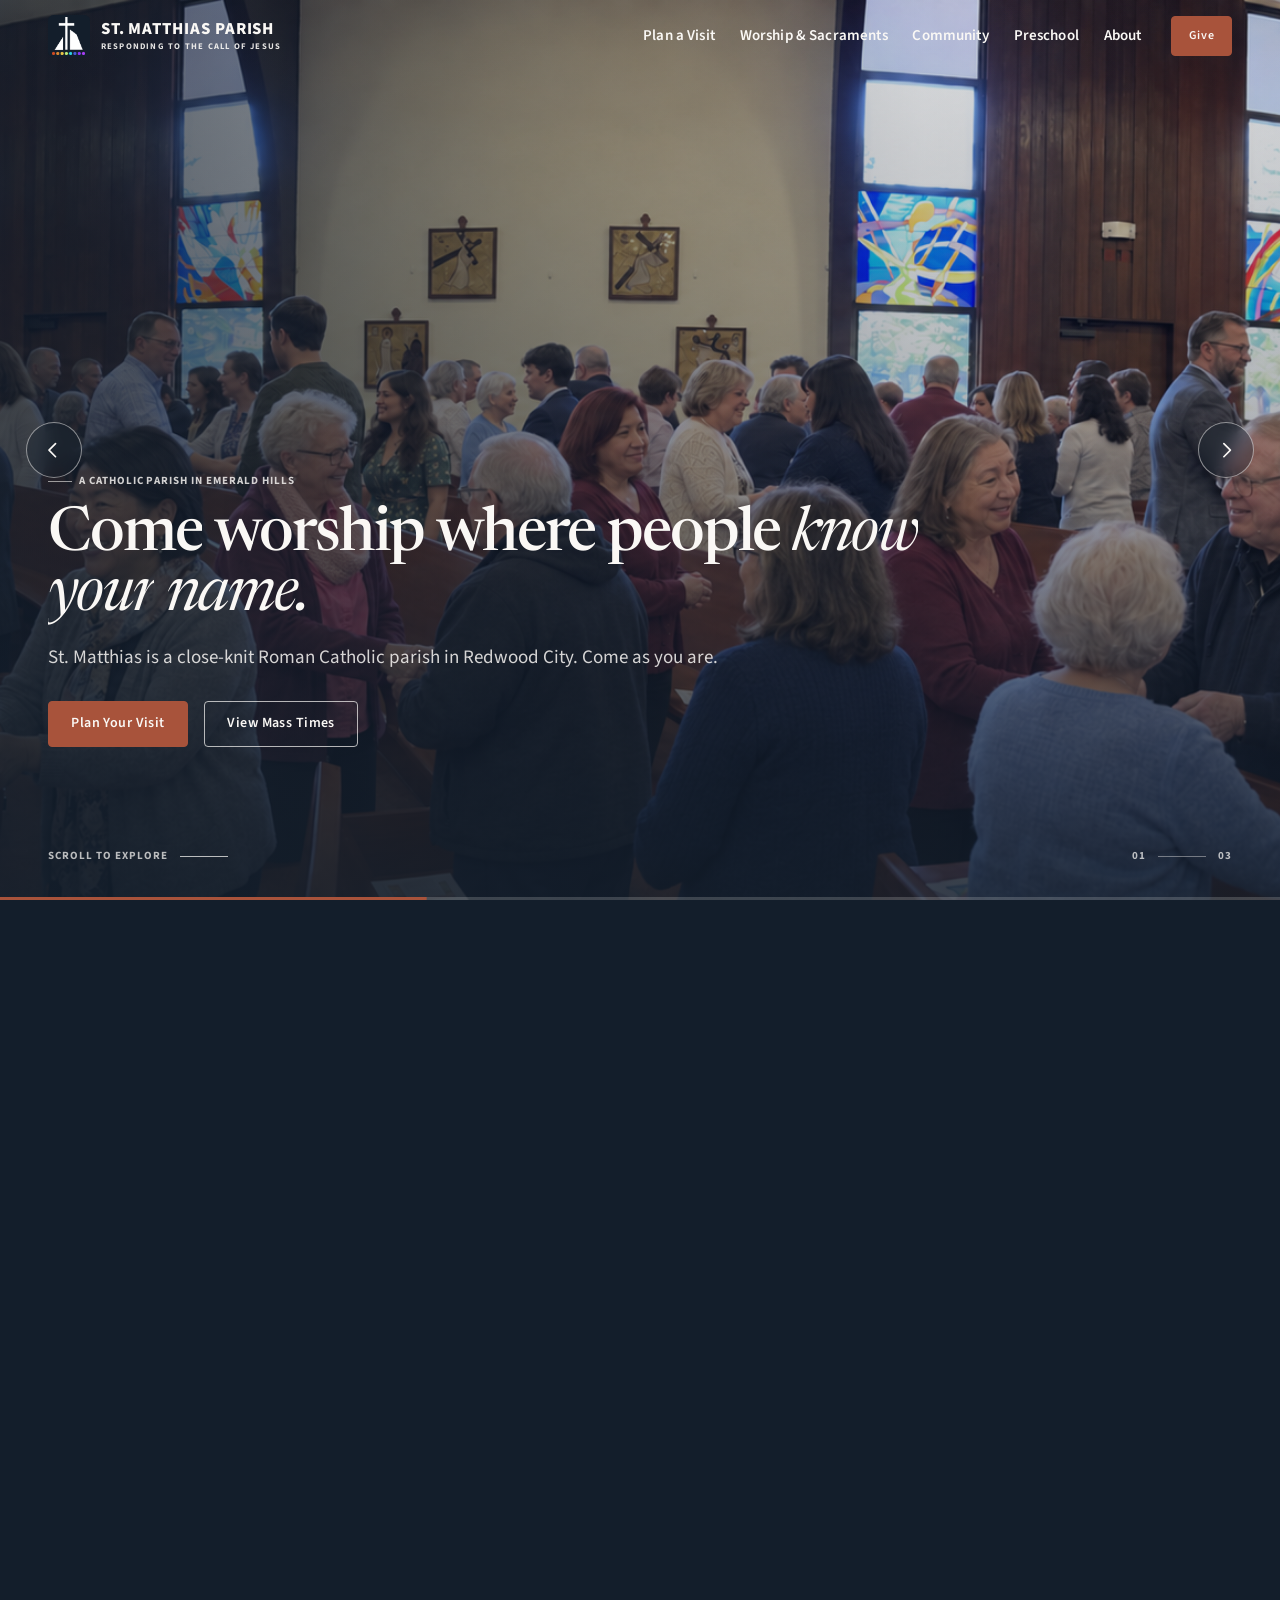
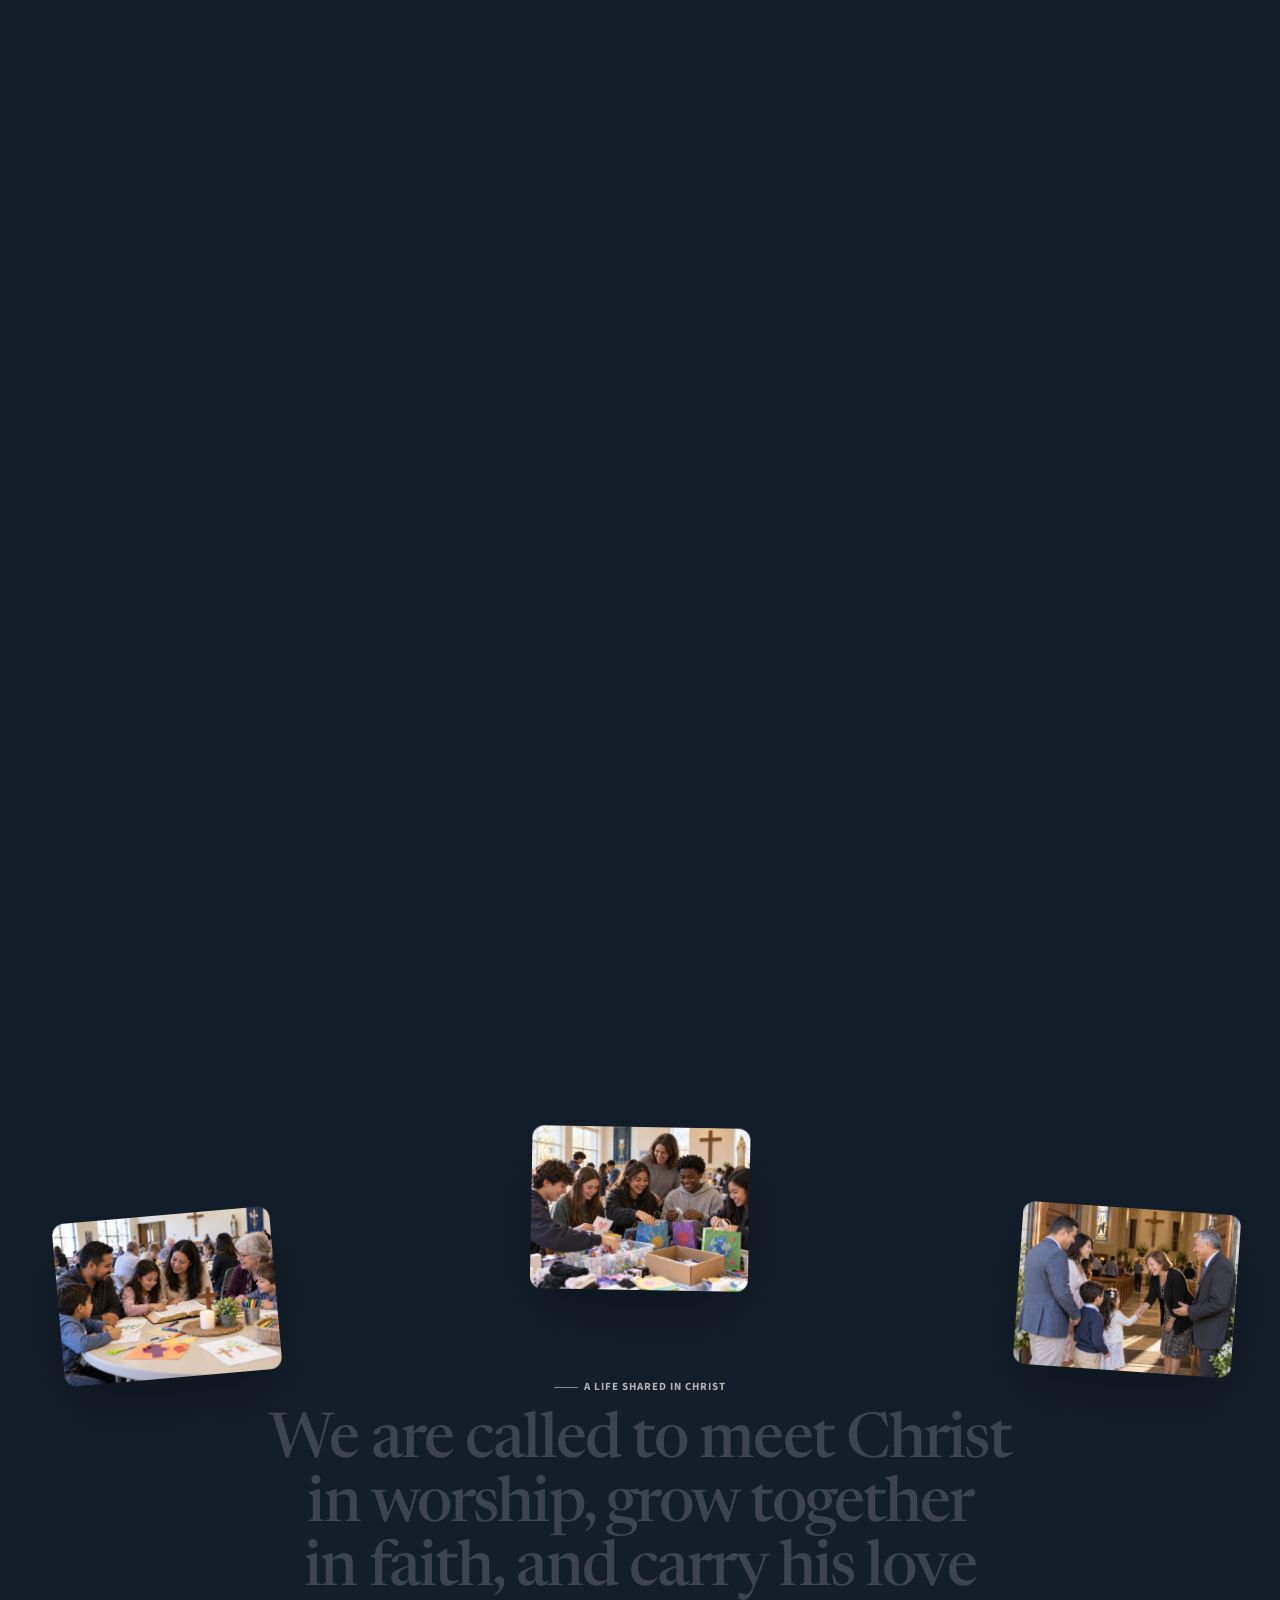
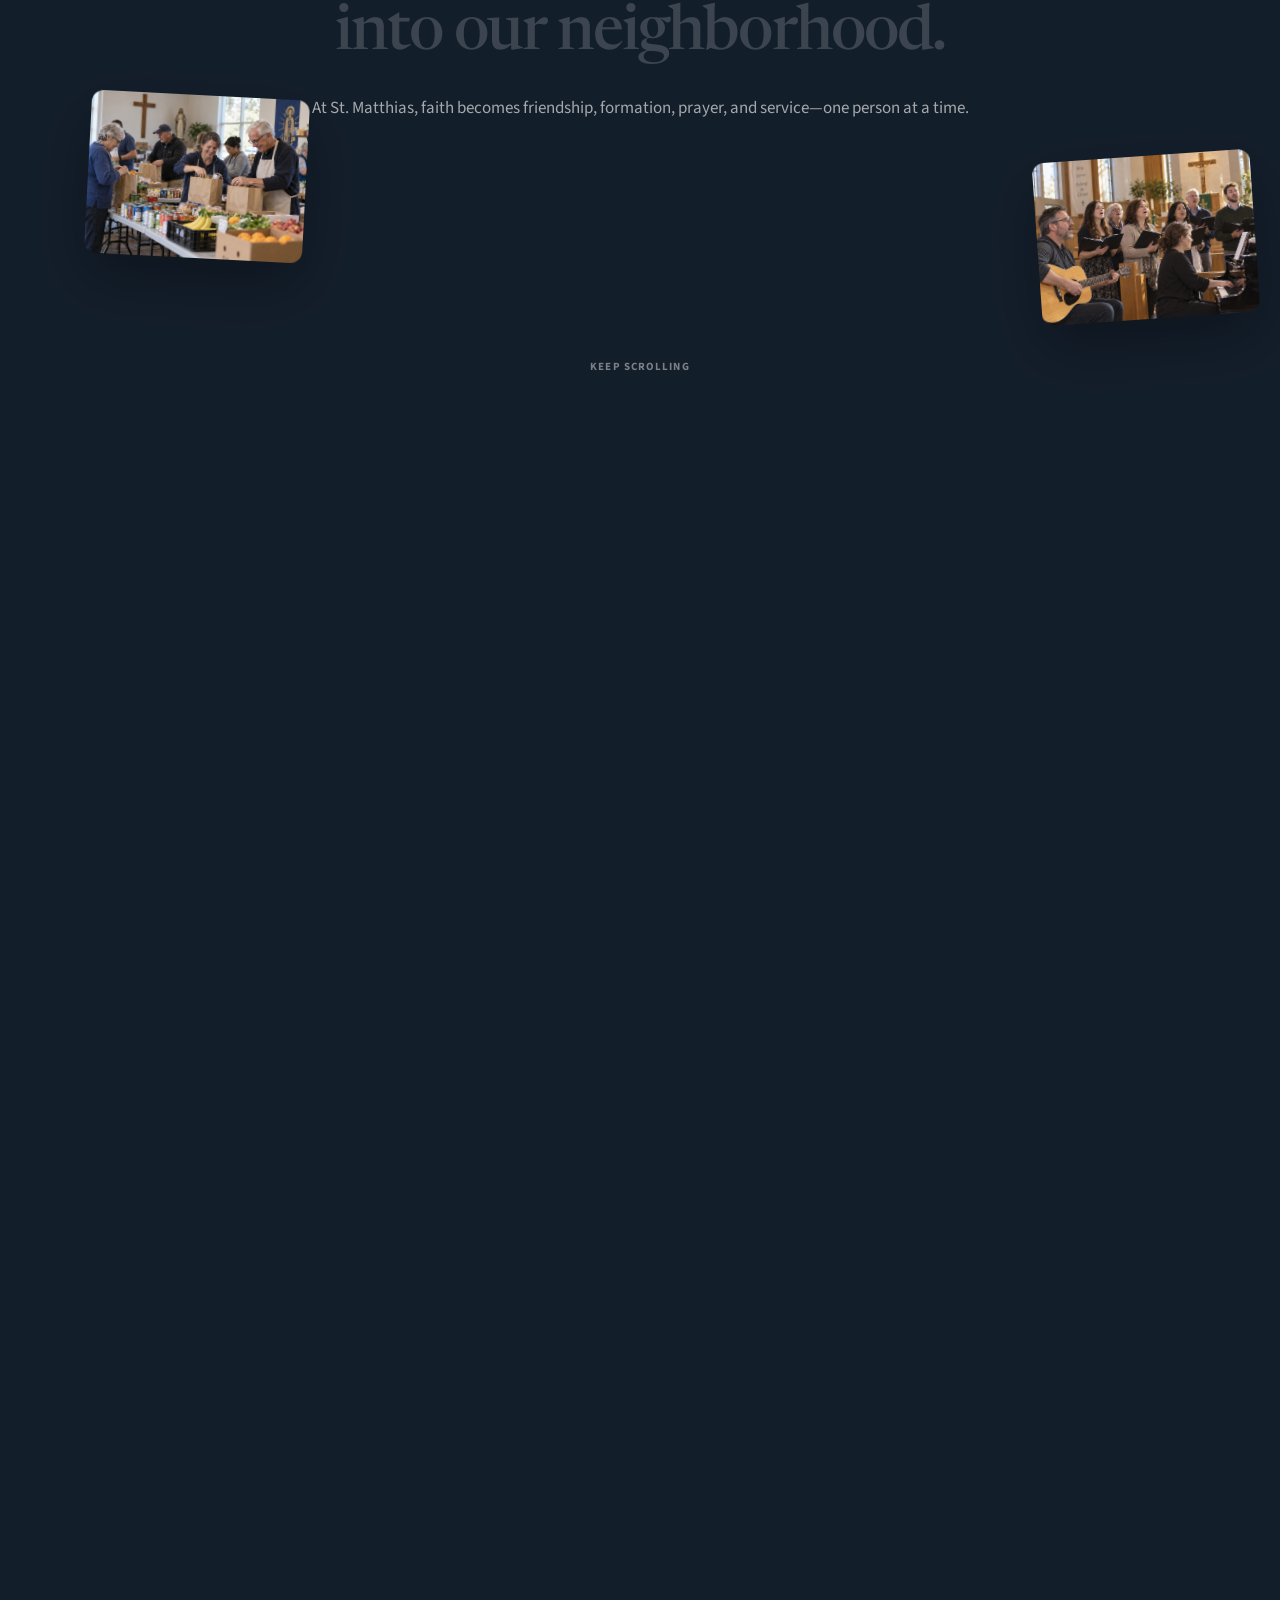
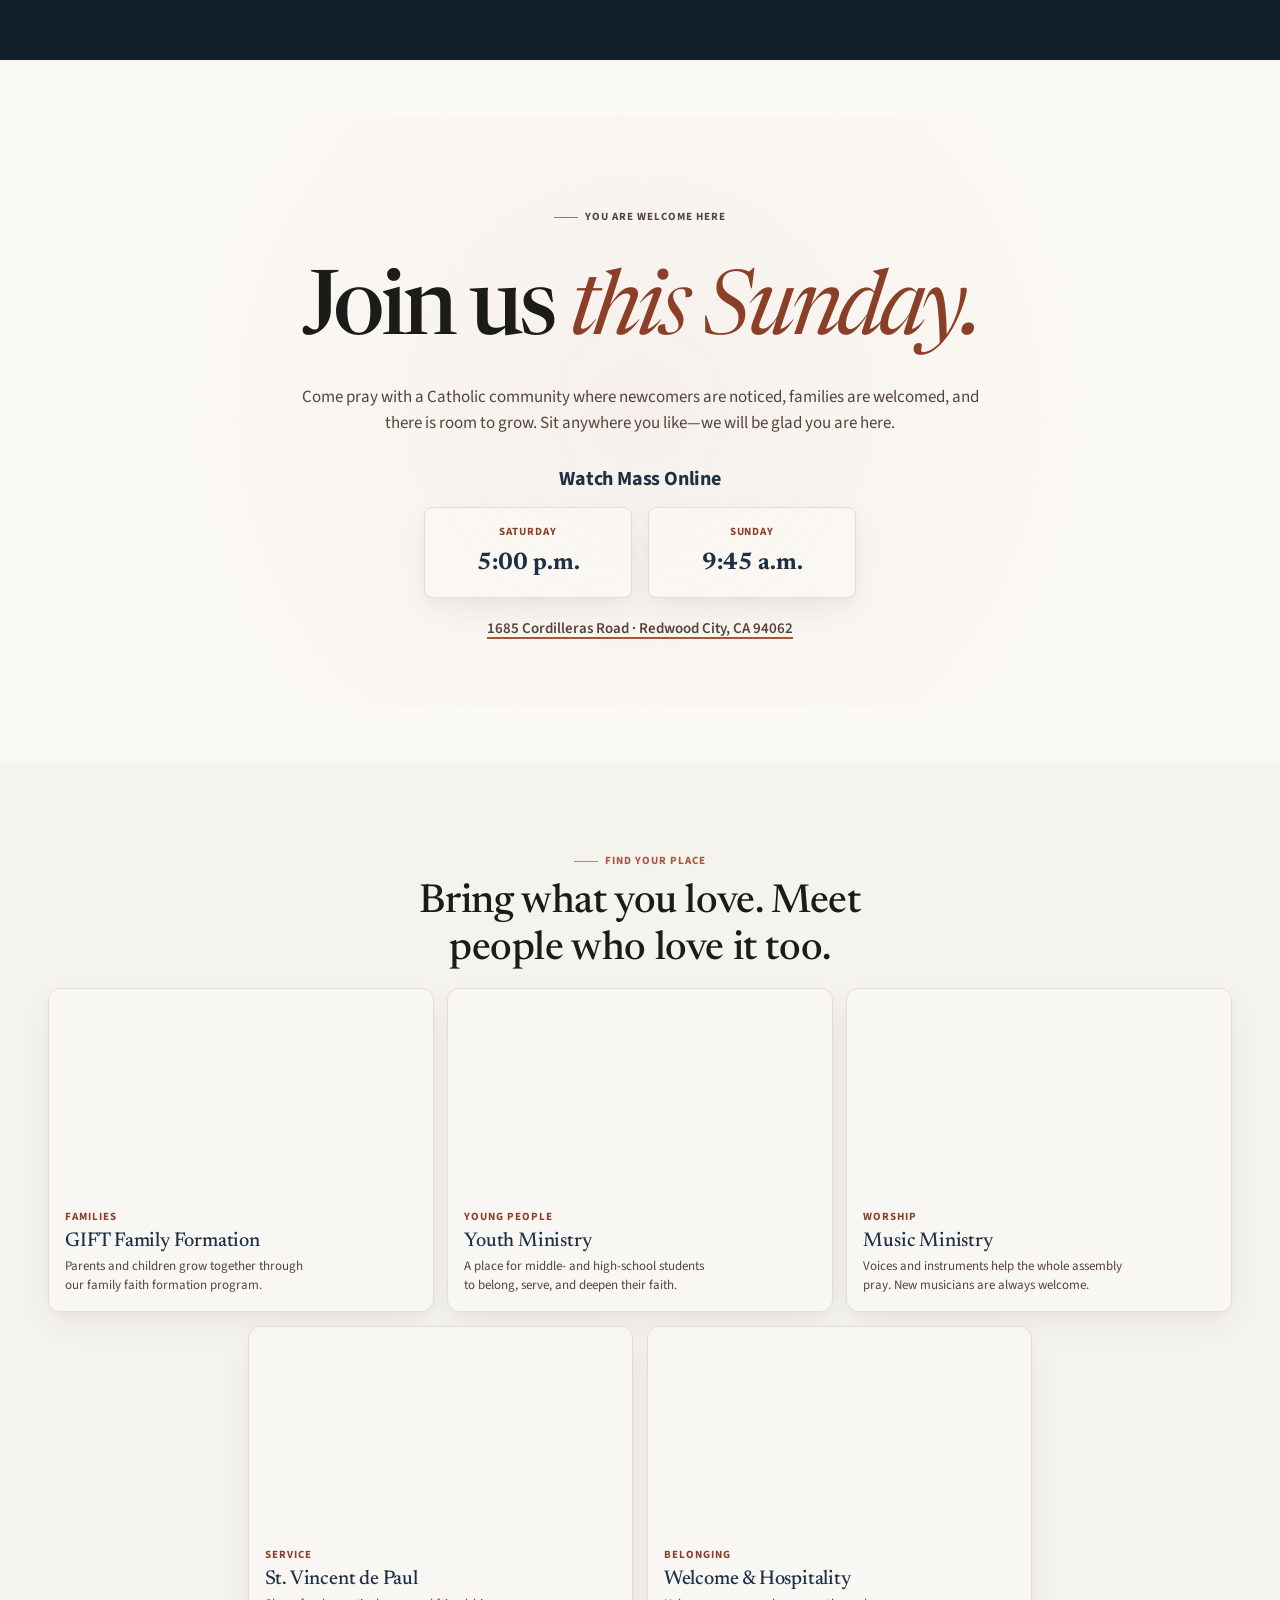
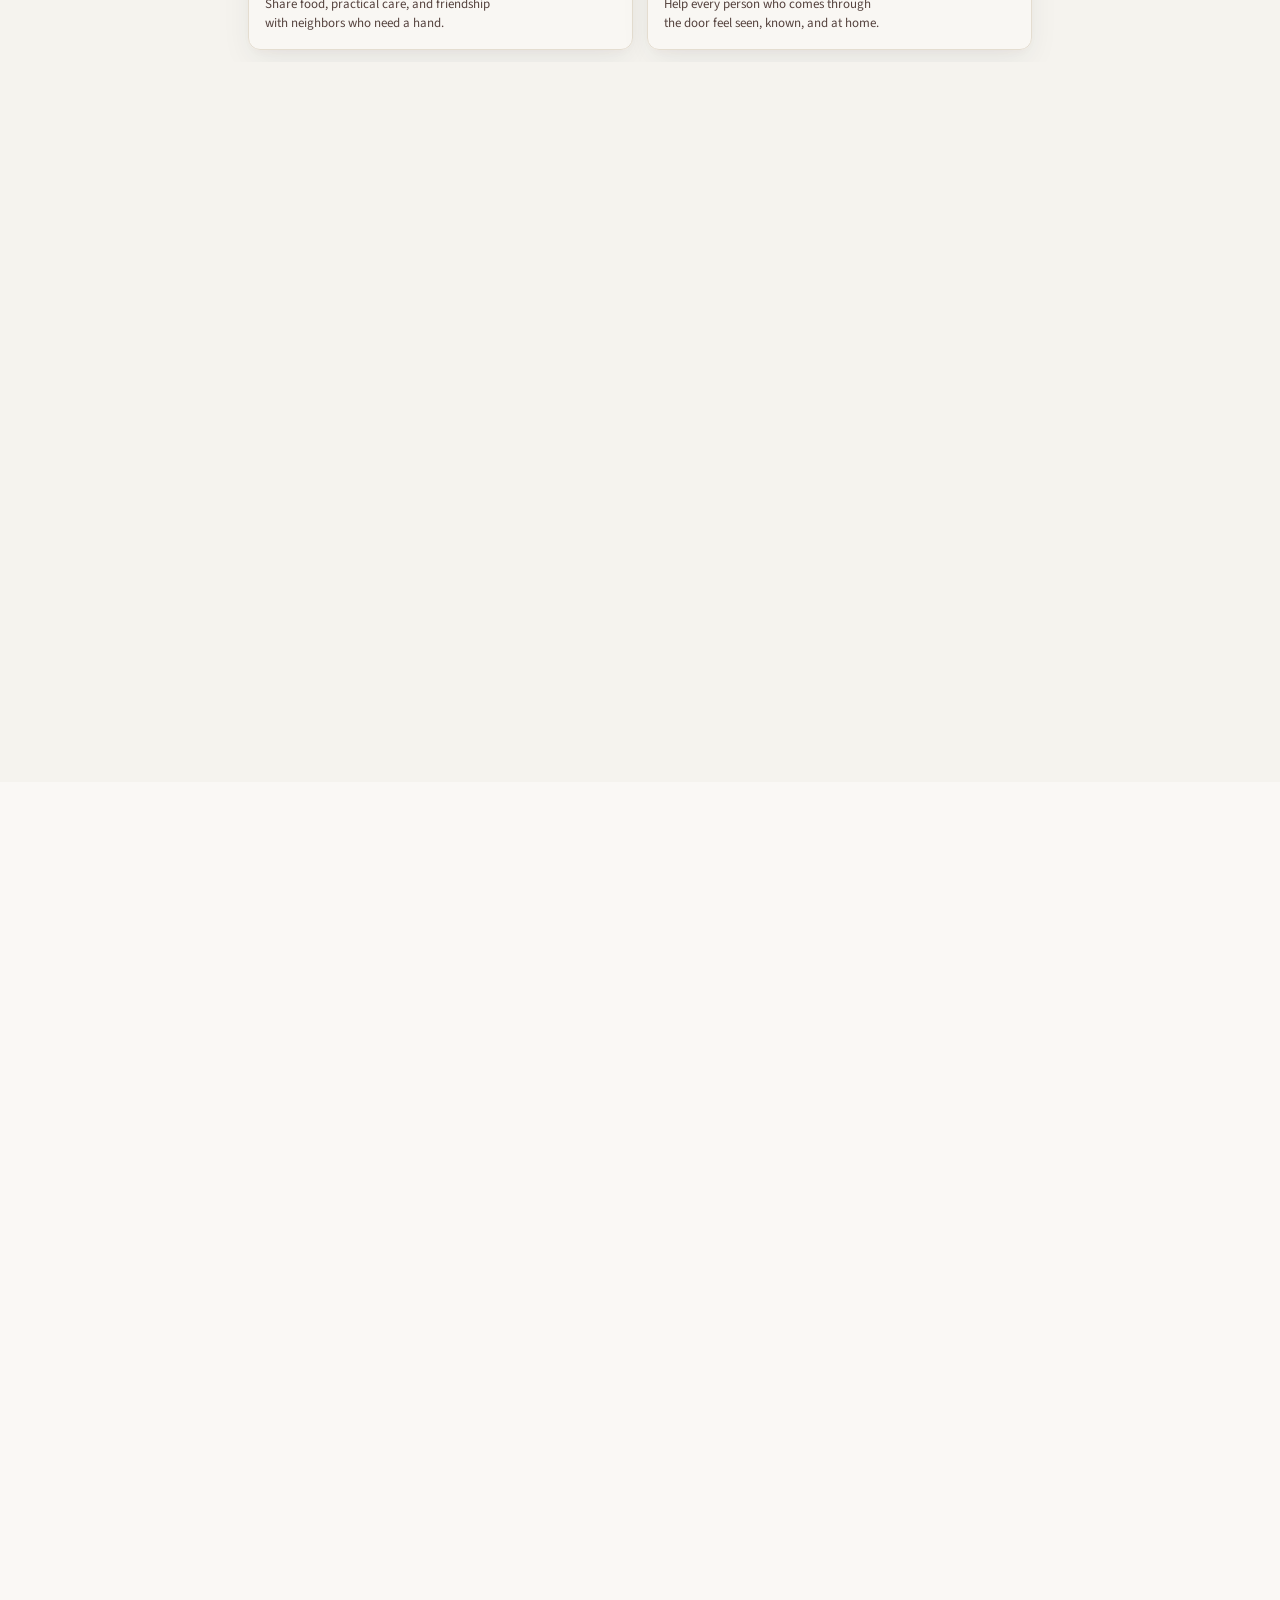
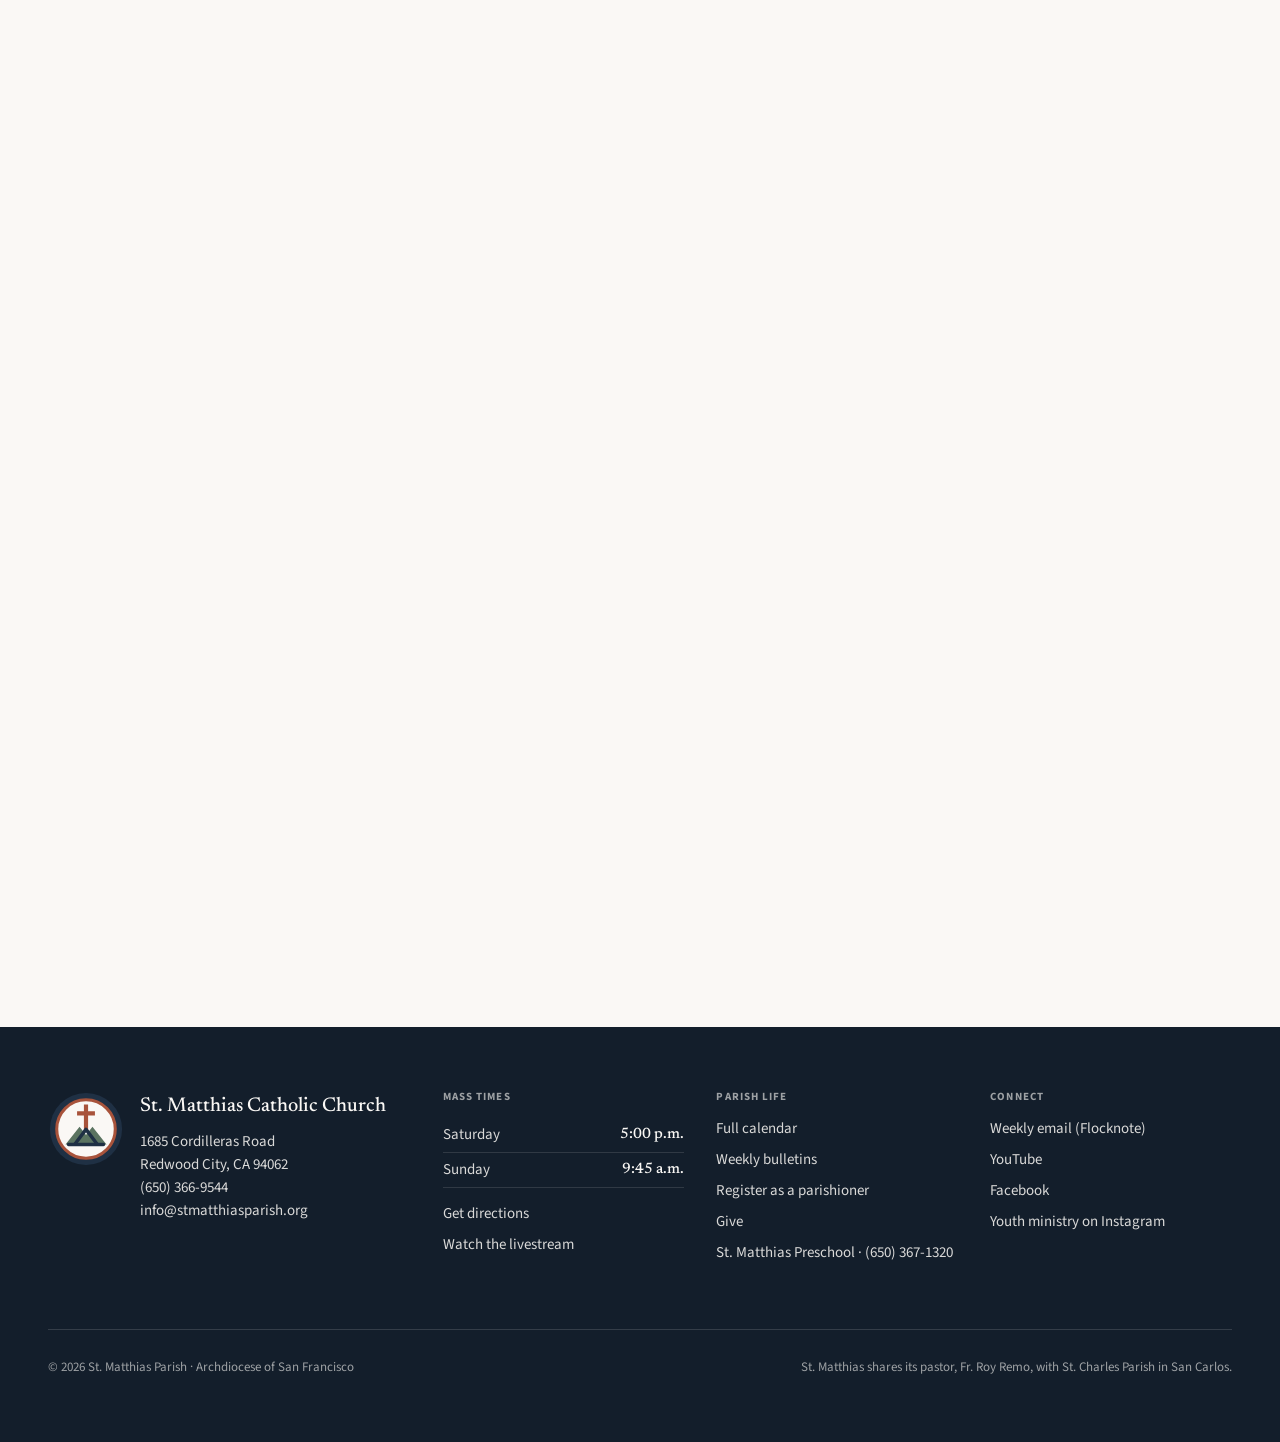
==== index.html @ 7cdb417c "Build St. Matthias concept homepage" ====
<!DOCTYPE html>
<html lang="en" data-direction="warm">
<head>
  <meta charset="utf-8">
  <meta name="viewport" content="width=device-width, initial-scale=1">
  <title>St. Matthias Catholic Church | Catholic Parish in Emerald Hills, Redwood City</title>
  <meta name="description" content="St. Matthias is a welcoming Catholic parish in the Emerald Hills of Redwood City, CA. Mass Saturday 5:00 p.m. and Sunday 9:45 a.m. at 1685 Cordilleras Road. Come as you are.">
  <meta property="og:title" content="St. Matthias Catholic Church, Redwood City">
  <meta property="og:description" content="A welcoming Catholic community in Emerald Hills. Mass Saturday 5:00 p.m. and Sunday 9:45 a.m.">
  <meta property="og:image" content="videos/hero-poster.jpg">
  <meta name="theme-color" content="#1F3044">
  <link rel="icon" href="images/LogoIcon.png" type="image/png">

  <link rel="preconnect" href="https://fonts.googleapis.com">
  <link rel="preconnect" href="https://fonts.gstatic.com" crossorigin>
  <link rel="stylesheet" href="https://fonts.googleapis.com/css2?family=Newsreader:ital,opsz,wght@0,6..72,400;0,6..72,500;0,6..72,600;1,6..72,400&family=Source+Sans+3:wght@400;600;700&display=swap">
  <link rel="stylesheet" href="css/tokens.css">
  <link rel="stylesheet" href="css/site.css">

  <!-- Concept review only: restore the chosen visual direction before first paint. -->
  <script>(function(){try{var d=localStorage.getItem("stm-direction");if(d)document.documentElement.setAttribute("data-direction",d);}catch(e){}})();</script>

  <script type="application/ld+json">
  {
    "@context": "https://schema.org",
    "@type": "Church",
    "name": "St. Matthias Catholic Church",
    "alternateName": "St. Matthias Parish",
    "url": "https://www.stmatthiasparish.org/",
    "telephone": "+1-650-366-9544",
    "email": "info@stmatthiasparish.org",
    "address": {
      "@type": "PostalAddress",
      "streetAddress": "1685 Cordilleras Road",
      "addressLocality": "Redwood City",
      "addressRegion": "CA",
      "postalCode": "94062",
      "addressCountry": "US"
    },
    "areaServed": ["Emerald Hills", "Redwood City", "San Mateo County"],
    "sameAs": [
      "https://www.facebook.com/StMatthiasCatholicChurch",
      "https://www.youtube.com/channel/UCRRy371aMVoldjaDoj8droA"
    ]
  }
  </script>
</head>
<body>
  <a class="skip-link" href="#main">Skip to content</a>

  <!-- ===== Header / navigation ===== -->
  <header class="site-header">
    <div class="container header-inner">
      <a class="brand" href="#main" aria-label="St. Matthias Parish home" data-load style="--d:0ms">
        <img class="brand-mark" src="images/LogoIcon.png" width="427" height="487" alt="">
        <span class="brand-text">
          <span class="brand-name">St. Matthias Parish</span>
          <span class="brand-tag">Responding to the Call of Jesus</span>
        </span>
      </a>

      <nav class="nav-primary" aria-label="Primary" data-load style="--d:120ms">
        <ul>
          <li><a href="#join-us">Plan a Visit</a></li>
          <li><a href="#join-us">Worship &amp; Sacraments</a></li>
          <li><a href="#ministries">Community</a></li>
          <li><a href="https://stmatthiaspreschool.org/" target="_blank" rel="noopener">Preschool</a></li>
          <li><a href="#about">About</a></li>
          <li><a class="btn btn-primary btn-sm nav-give" href="https://www.stmatthiasparish.org/online-donations/">Give</a></li>
        </ul>
      </nav>

      <button class="nav-toggle" type="button" aria-expanded="false" aria-controls="drawer" aria-label="Open menu" data-load style="--d:120ms">
        <span></span><span></span><span></span>
      </button>
    </div>
  </header>

  <!-- Mobile / tablet drawer -->
  <div class="drawer" id="drawer" aria-hidden="true">
    <div class="drawer-scrim"></div>
    <div class="drawer-panel" role="dialog" aria-modal="true" aria-label="Menu">
      <div class="drawer-top">
        <span class="drawer-title">St. Matthias Parish</span>
        <button class="drawer-close" type="button" aria-label="Close menu">
          <svg width="20" height="20" viewBox="0 0 20 20" aria-hidden="true"><path d="M4 4l12 12M16 4L4 16" stroke="currentColor" stroke-width="2" stroke-linecap="round"/></svg>
        </button>
      </div>
      <nav class="drawer-nav" aria-label="Mobile">
        <ul>
          <li><a href="#main">Home <span class="arr" aria-hidden="true">&rarr;</span></a></li>
          <li><a href="#join-us">Plan a Visit <span class="arr" aria-hidden="true">&rarr;</span></a></li>
          <li><a href="#join-us">Worship &amp; Sacraments <span class="arr" aria-hidden="true">&rarr;</span></a></li>
          <li><a href="#ministries">Community <span class="arr" aria-hidden="true">&rarr;</span></a></li>
          <li><a href="https://stmatthiaspreschool.org/" target="_blank" rel="noopener">Preschool <span class="arr" aria-hidden="true">&rarr;</span></a></li>
          <li><a href="#about">About <span class="arr" aria-hidden="true">&rarr;</span></a></li>
        </ul>
        <a class="btn btn-primary drawer-give" href="https://www.stmatthiasparish.org/online-donations/">Give</a>
      </nav>
      <div class="drawer-meta">
        <strong>Mass this weekend</strong>
        <div class="pills">
          <span class="pill"><span class="pill-day">Saturday</span><span class="pill-time">5:00 p.m.</span></span>
          <span class="pill"><span class="pill-day">Sunday</span><span class="pill-time">9:45 a.m.</span></span>
        </div>
        <address>1685 Cordilleras Road<br>Redwood City, CA 94062<br><a href="tel:+16503669544">(650) 366-9544</a></address>
      </div>
    </div>
  </div>

  <main id="main">
    <section class="scroll-hero" data-scroll-scene aria-labelledby="hero-title">
      <div class="scroll-hero-sticky">
        <article class="hero-scene is-active" data-scene>
          <img class="hero-scene-media" src="videos/hero-sign-of-peace-final.png" width="1928" height="815" alt="Parishioners sharing the sign of peace inside St. Matthias Church">
          <div class="hero-scene-shade"></div>
          <div class="container hero-scene-copy">
            <p class="overline" data-load style="--d:200ms">A Catholic parish in Emerald Hills</p>
            <h1 class="display" id="hero-title" data-split style="--d:320ms">Come worship where people <em>know your name.</em></h1>
            <p class="lede" data-load style="--d:900ms">St. Matthias is a close-knit Roman Catholic parish in Redwood City. Come as you are.</p>
            <div class="btn-row" data-load style="--d:1050ms">
              <a class="btn btn-primary" href="#join-us">Plan Your Visit</a>
              <a class="btn btn-ghost" href="#join-us">View Mass Times</a>
            </div>
          </div>
        </article>

        <article class="hero-scene" data-scene aria-hidden="true">
          <img class="hero-scene-media" src="images/generated/car-show.jpg" width="1680" height="945" alt="St. Matthias parishioners enjoying classic cars, food, and conversation in the church parking lot">
          <div class="hero-scene-shade"></div>
          <div class="container hero-scene-copy">
            <p class="overline">Coming up at St. Matthias</p>
            <h2 class="display">A day for chrome, <span class="hero-keep">conversation, and <em>community.</em></span></h2>
            <p class="lede">Classic cars, great food, music, raffles, and family fun with the Highlands Community Club.</p>
            <div class="hero-event-meta"><strong>Saturday, October 17</strong><span>9:00 a.m.–3:00 p.m.</span><span>Free admission</span></div>
          </div>
        </article>

        <article class="hero-scene" data-scene aria-hidden="true">
          <img class="hero-scene-media" src="images/generated/filipino-ministry.jpg" width="1680" height="945" alt="Filipino Ministry hosts welcoming parishioners over doughnuts and coffee in the parish hall">
          <div class="hero-scene-shade"></div>
          <div class="container hero-scene-copy">
            <p class="overline">Coming up at St. Matthias</p>
            <h2 class="display">Coffee, doughnuts, <span class="hero-keep">and a <em>Filipino welcome.</em></span></h2>
            <p class="lede">Meet the Filipino Ministry team and learn about its faith and community work after Sunday Mass.</p>
            <div class="hero-event-meta"><strong>Sunday, September 13</strong><span>After the 9:45 a.m. Mass</span><span>Fr. Lacey Hall</span></div>
          </div>
        </article>

        <button class="hero-arrow hero-arrow-prev" type="button" data-hero-prev aria-label="Show previous hero topic">
          <svg viewBox="0 0 24 24" aria-hidden="true"><path d="m14.5 5-7 7 7 7"/></svg>
        </button>
        <button class="hero-arrow hero-arrow-next" type="button" data-hero-next aria-label="Show next hero topic">
          <svg viewBox="0 0 24 24" aria-hidden="true"><path d="m9.5 5 7 7-7 7"/></svg>
        </button>

        <div class="container hero-chrome" aria-hidden="true">
          <span class="scroll-cue">Scroll to explore</span>
          <div class="scene-count"><span data-scene-current>01</span><i></i><span>03</span></div>
        </div>
        <div class="scene-progress" aria-hidden="true"><span></span></div>
      </div>
    </section>

    <div class="ministry-flight" data-ministry-flight aria-hidden="true">
      <img class="flight-image fi-1" data-flight-image src="images/generated/ministry-gift.jpg" alt="">
      <img class="flight-image fi-2" data-flight-image src="images/generated/ministry-youth.jpg" alt="">
      <img class="flight-image fi-3" data-flight-image src="images/generated/ministry-music.jpg" alt="">
      <img class="flight-image fi-4" data-flight-image src="images/generated/ministry-service.jpg" alt="">
      <img class="flight-image fi-5" data-flight-image src="images/generated/ministry-welcome.jpg" alt="">
    </div>

    <section class="mission-scroll on-dark" data-scrub data-word-light aria-labelledby="mission-title">
      <div class="mission-sticky">
        <div class="mission-images" aria-hidden="true">
          <img class="mission-image mi-1" src="images/generated/ministry-gift.jpg" alt="">
          <img class="mission-image mi-5" src="images/generated/ministry-youth.jpg" alt="">
          <img class="mission-image mi-4" src="images/generated/ministry-music.jpg" alt="">
          <img class="mission-image mi-3" src="images/generated/ministry-service.jpg" alt="">
          <img class="mission-image mi-2" src="images/generated/ministry-welcome.jpg" alt="">
        </div>
        <div class="container mission-copy">
          <p class="overline">A life shared in Christ</p>
          <h2 id="mission-title">We are called to meet Christ in worship, grow together in faith, and carry his love into our neighborhood.</h2>
          <p>At St. Matthias, faith becomes friendship, formation, prayer, and service—one person at a time.</p>
        </div>
        <p class="mission-hint" aria-hidden="true">Keep scrolling</p>
      </div>
    </section>

    <section class="sunday section" id="join-us" aria-labelledby="sunday-title">
      <div class="container sunday-inner" data-reveal>
        <p class="overline">You are welcome here</p>
        <h2 class="sunday-title" id="sunday-title">Join us <em>this Sunday.</em></h2>
        <p>Come pray with a Catholic community where newcomers are noticed, families are welcomed, and there is room to grow. Sit anywhere you like—we will be glad you are here.</p>
        <h3 class="watch-title">Watch Mass Online</h3>
        <div class="sunday-times" aria-label="Weekend Mass times">
          <a href="https://www.youtube.com/channel/UCRRy371aMVoldjaDoj8droA/live" target="_blank" rel="noopener" aria-label="Watch the Saturday 5:00 p.m. Mass online"><span>Saturday</span><strong>5:00 p.m.</strong></a>
          <a href="https://www.youtube.com/channel/UCRRy371aMVoldjaDoj8droA/live" target="_blank" rel="noopener" aria-label="Watch the Sunday 9:45 a.m. Mass online"><span>Sunday</span><strong>9:45 a.m.</strong></a>
        </div>
        <p class="sunday-address"><a href="https://www.google.com/maps/dir/?api=1&amp;destination=1685+Cordilleras+Road,+Redwood+City,+CA+94062" target="_blank" rel="noopener">1685 Cordilleras Road · Redwood City, CA 94062</a></p>
      </div>
    </section>

    <section class="ministry-scroll section-alt" id="ministries" data-scrub aria-labelledby="ministries-title">
      <div class="ministry-sticky">
        <div class="container ministry-heading">
          <p class="overline">Find your place</p>
          <h2 class="h-xl" id="ministries-title">Bring what you love. Meet people who love it too.</h2>
        </div>
        <div class="container ministry-grid">
          <article class="ministry-card" style="--from-x:-34vw;--from-y:-20vh;--turn:-8deg;--delay:0">
            <img src="images/generated/ministry-gift.jpg" alt="Families learning together in GIFT" loading="lazy">
            <div><span>Families</span><h3>GIFT Family Formation</h3><p>Parents and children grow together through our family faith formation program.</p></div>
          </article>
          <article class="ministry-card" style="--from-x:35vw;--from-y:-24vh;--turn:7deg;--delay:.06">
            <img src="images/generated/ministry-youth.jpg" alt="Teens collaborating in youth ministry" loading="lazy">
            <div><span>Young people</span><h3>Youth Ministry</h3><p>A place for middle- and high-school students to belong, serve, and deepen their faith.</p></div>
          </article>
          <article class="ministry-card" style="--from-x:-38vw;--from-y:28vh;--turn:-6deg;--delay:.12">
            <img src="images/generated/ministry-music.jpg" alt="Singers and musicians rehearsing in church" loading="lazy">
            <div><span>Worship</span><h3>Music Ministry</h3><p>Voices and instruments help the whole assembly pray. New musicians are always welcome.</p></div>
          </article>
          <article class="ministry-card" style="--from-x:38vw;--from-y:30vh;--turn:6deg;--delay:.18">
            <img src="images/generated/ministry-service.jpg" alt="Volunteers preparing groceries for neighbors" loading="lazy">
            <div><span>Service</span><h3>St. Vincent de Paul</h3><p>Share food, practical care, and friendship with neighbors who need a hand.</p></div>
          </article>
          <article class="ministry-card" style="--from-x:0vw;--from-y:-35vh;--turn:-7deg;--delay:.24">
            <img src="images/generated/ministry-welcome.jpg" alt="Parish greeters welcoming a family" loading="lazy">
            <div><span>Belonging</span><h3>Welcome &amp; Hospitality</h3><p>Help every person who comes through the door feel seen, known, and at home.</p></div>
          </article>
        </div>
      </div>
    </section>

    <section class="events-scroll" id="events" data-scrub aria-labelledby="events-title">
      <div class="events-sticky">
        <div class="container events-intro">
          <p class="overline">What&rsquo;s coming up</p>
          <h2 class="h-xl" id="events-title">Come for an event. Leave knowing someone.</h2>
          <a class="btn btn-secondary" href="https://www.stmatthiasparish.org/calendar/">See All Events</a>
        </div>
        <div class="event-stack">
          <article class="event-poster ep-1">
            <img src="images/generated/ministry-music.jpg" alt="Parishioners gathered in prayer inside the church" loading="lazy">
            <div><time datetime="2026-09-17T10:00">September 17 · 10:00 a.m.</time><h3>Rosary for Peace</h3><p>Gather in the church to pray the Rosary together for peace in our world.</p></div>
          </article>
          <article class="event-poster ep-2">
            <img src="images/generated/ministry-welcome.jpg" alt="A family being welcomed at church" loading="lazy">
            <div><time datetime="2026-09-12">September 12–13</time><h3>Welcome Weekend</h3><p>Hospitality after both Masses, with Mexican food and a piñata Saturday and coffee, doughnuts, and fellowship Sunday.</p></div>
          </article>
          <article class="event-poster ep-3">
            <img src="images/generated/filipino-ministry.jpg" alt="Filipino Ministry hosts sharing coffee and doughnuts with parishioners" loading="lazy">
            <div><time datetime="2026-09-13">September 13 · after 9:45 Mass</time><h3>Filipino Ministry Invitation</h3><p>Meet the ministry team and learn about its faith and community work during Doughnut Sunday.</p></div>
          </article>
          <article class="event-poster ep-4">
            <img src="images/generated/car-show.jpg" alt="Classic cars and parishioners at the St. Matthias car show" loading="lazy">
            <div><time datetime="2026-10-17">October 17 · 9:00 a.m.–3:00 p.m.</time><h3>Community Car Show</h3><p>Amazing cars, great food, music, raffles, and family fun. Admission is free and all are welcome.</p></div>
          </article>
          <article class="event-poster ep-5">
            <img src="images/generated/ministry-service.jpg" alt="Parish volunteers sharing food and practical care with neighbors" loading="lazy">
            <div><time datetime="2026-09-24T19:00">September 24 · 7:00 p.m.</time><h3>The Catholic Worker Movement</h3><p>St. Vincent de Paul presents an evening in Fr. Lacey Hall on faith, dignity, and service.</p></div>
          </article>
        </div>
      </div>
    </section>
  </main>

  <!-- ===== 9. Footer ===== -->
  <footer class="site-footer on-dark" id="about">
    <div class="container">
      <div class="footer-grid">
        <div class="footer-brand">
          <img class="footer-badge" src="images/logo-badge-bold.svg" width="400" height="400" alt="St. Matthias Parish. Responding to the Call of Jesus." loading="lazy">
          <div>
            <strong>St. Matthias Catholic Church</strong>
            <address>1685 Cordilleras Road<br>Redwood City, CA 94062<br>
              <a href="tel:+16503669544">(650) 366-9544</a><br>
              <a href="mailto:info@stmatthiasparish.org">info@stmatthiasparish.org</a></address>
          </div>
        </div>
        <div>
          <h2>Mass times</h2>
          <ul class="footer-times">
            <li><span>Saturday</span><strong>5:00 p.m.</strong></li>
            <li><span>Sunday</span><strong>9:45 a.m.</strong></li>
          </ul>
          <ul class="footer-links" style="margin-top:.9rem">
            <li><a href="https://www.google.com/maps/dir/?api=1&amp;destination=1685+Cordilleras+Road,+Redwood+City,+CA+94062" target="_blank" rel="noopener">Get directions</a></li>
            <li><a href="https://www.youtube.com/channel/UCRRy371aMVoldjaDoj8droA" target="_blank" rel="noopener">Watch the livestream</a></li>
          </ul>
        </div>
        <div>
          <h2>Parish life</h2>
          <ul class="footer-links">
            <li><a href="/community/calendar/">Full calendar</a></li>
            <li><a href="/about/bulletins/">Weekly bulletins</a></li>
            <li><a href="http://stmatthias.flocknote.com/" target="_blank" rel="noopener">Register as a parishioner</a></li>
            <li><a href="https://www.stmatthiasparish.org/online-donations/">Give</a></li>
            <li><a href="https://stmatthiaspreschool.org/" target="_blank" rel="noopener">St. Matthias Preschool</a> &middot; <a href="tel:+16503671320">(650) 367-1320</a></li>
          </ul>
        </div>
        <div>
          <h2>Connect</h2>
          <ul class="footer-links">
            <li><a href="http://stmatthias.flocknote.com/" target="_blank" rel="noopener">Weekly email (Flocknote)</a></li>
            <li><a href="https://www.youtube.com/channel/UCRRy371aMVoldjaDoj8droA" target="_blank" rel="noopener">YouTube</a></li>
            <li><a href="https://www.facebook.com/StMatthiasCatholicChurch" target="_blank" rel="noopener">Facebook</a></li>
            <li><a href="https://www.instagram.com/st_matthias_youth/" target="_blank" rel="noopener">Youth ministry on Instagram</a></li>
          </ul>
        </div>
      </div>
      <div class="footer-bottom">
        <span>&copy; 2026 St. Matthias Parish &middot; Archdiocese of San Francisco</span>
        <span>St. Matthias shares its pastor, Fr. Roy Remo, with <a href="https://www.stcharlesparish.org/" target="_blank" rel="noopener">St. Charles Parish</a> in San Carlos.</span>
      </div>
    </div>
  </footer>

  <div class="coming-soon-toast" id="coming-soon-toast" role="status" aria-live="polite" aria-atomic="true"></div>

  <script src="js/nav.js" defer></script>
  <script src="js/motion.js" defer></script>
</body>
</html>
---- css/tokens.css ----
/* ------------------------------------------------------------------
   St. Matthias Parish — design tokens
   Source of truth: docs/DESIGN.md ("Sanctuary Editorial")
   ------------------------------------------------------------------ */

:root {
  /* Palette */
  --surface: #fbf9f4;
  --surface-low: #f5f3ee;
  --surface-container: #f0eee9;
  --surface-high: #eae8e3;
  --surface-highest: #e4e2dd;
  --on-surface: #1b1c19;
  --on-surface-variant: #55433e;
  --inverse-surface: #30312e;
  --inverse-on-surface: #f2f1ec;
  --outline: #88726d;
  --outline-variant: #dbc1ba;

  --primary: #893c26;
  --primary-container: #a8533b;
  --on-primary: #ffffff;
  --secondary: #4f6076;
  --tertiary: #405947;
  --tertiary-container: #58715e;

  --terracotta: #A8533B;
  --terracotta-deep: #8B3E28;
  --terracotta-soft: #F4ECE9;
  --navy: #1F3044;
  --navy-deep: #131E2B;
  --navy-soft: #EAEFF5;
  --sage: #5A7360;
  --sage-moss: #3F5344;
  --sage-wash: #EDF2EE;
  --stone-linen: #EDE8DE;
  --stone-parchment: #FAF8F5;
  --parchment: #F7F5F0;
  --charcoal-ink: #1E1E1C;
  --warm-border: #E4DDD0;

  /* Type */
  --font-display: "Newsreader", "Iowan Old Style", Georgia, serif;
  --font-body: "Source Sans 3", "Source Sans Pro", "Helvetica Neue", Arial, sans-serif;

  --display-lg: clamp(2.375rem, 1.9rem + 2.1vw, 3.5rem);   /* 38 → 56 */
  --display-lh: 1.12;
  --headline-xl: clamp(1.875rem, 1.55rem + 1.2vw, 2.5rem); /* 30 → 40 */
  --headline-lg: clamp(1.625rem, 1.45rem + 0.6vw, 2rem);   /* 26 → 32 */
  --headline-md: 1.5rem;                                   /* 24 */
  --headline-sm: 1.25rem;                                  /* 20 */
  --body-xl: 1.1875rem;                                    /* 19/30 */
  --body-lg: 1.0625rem;                                    /* 17/26 */
  --body-md: 0.9375rem;                                    /* 15/24 */
  --body-sm: 0.8125rem;                                    /* 13/20 */
  --label-lg: 0.875rem;                                    /* 14/20 .04em */
  --label-md: 0.75rem;                                     /* 12/18 .05em */
  --label-sm: 0.6875rem;                                   /* 11/16 .06em */

  /* Shape */
  --r-sm: 0.125rem;
  --r: 0.25rem;
  --r-md: 0.375rem;
  --r-lg: 0.5rem;
  --r-xl: 0.75rem;
  --r-full: 9999px;

  /* Space */
  --gutter: 1rem;
  --margin: 1.25rem;
  --s-xs: 0.25rem;
  --s-sm: 0.5rem;
  --s-md: 1rem;
  --s-lg: 1.75rem;
  --s-xl: 2.5rem;
  --s-2xl: 4rem;
  --s-3xl: 6rem;

  --container: 1200px;
  --reading: 760px;

  /* Elevation */
  --shadow-float: 0 12px 32px -4px rgba(31, 48, 68, 0.08), 0 4px 12px -2px rgba(168, 83, 59, 0.04);
  --shadow-lift: 0 18px 40px -8px rgba(31, 48, 68, 0.14), 0 6px 16px -4px rgba(168, 83, 59, 0.06);

  /* Motion */
  --ease-out: cubic-bezier(0.22, 1, 0.36, 1);
  --ease-in-out: cubic-bezier(0.65, 0, 0.35, 1);
  --dur-fast: 200ms;
  --dur: 480ms;
  --dur-slow: 900ms;

  /* Component-level knobs (visual directions override these) */
  --section-pad: var(--s-2xl);
  --header-h: 4rem;
  --card-bg: var(--stone-parchment);
  --card-border: var(--warm-border);
  --card-radius: var(--r-lg);
  --overline-color: var(--terracotta);
  --pill-bg: var(--sage-wash);
  --pill-fg: var(--sage-moss);
  --band-bg: var(--navy);
  --band-fg: var(--stone-parchment);
  --hero-overlay-a: rgba(19, 30, 43, 0.62);
  --hero-overlay-b: rgba(19, 30, 43, 0.18);
  --tile-rot: 1;
  --tile-filter: none;
  --heading-weight: 500;
}

@media (min-width: 768px) {
  :root {
    --gutter: 1.5rem;
    --margin: 2rem;
    --section-pad: 5rem;
  }
}

@media (min-width: 1024px) {
  :root {
    --gutter: 2rem;
    --margin: 3rem;
    --section-pad: var(--s-3xl);
    --header-h: 4.5rem;
  }
}
---- css/site.css ----
/* ------------------------------------------------------------------
   St. Matthias Parish — homepage + navigation
   Depends on tokens.css. Concept build: homepage and nav only.
   ------------------------------------------------------------------ */

/* ===== Base ===== */
*,
*::before,
*::after { box-sizing: border-box; }

html {
  -webkit-text-size-adjust: 100%;
  scroll-padding-top: calc(var(--header-h) + 1rem);
}
@media (prefers-reduced-motion: no-preference) {
  html { scroll-behavior: smooth; }
}

body {
  margin: 0;
  background: var(--surface);
  color: var(--on-surface);
  font-family: var(--font-body);
  font-size: var(--body-lg);
  line-height: 1.53;
  -webkit-font-smoothing: antialiased;
  text-rendering: optimizeLegibility;
}

h1, h2, h3, h4 {
  margin: 0;
  font-family: var(--font-display);
  font-weight: var(--heading-weight);
  font-optical-sizing: auto;
  line-height: 1.15;
  letter-spacing: -0.01em;
  text-wrap: balance;
}
p { margin: 0; text-wrap: pretty; }
ul, ol { margin: 0; padding: 0; list-style: none; }
img, video, svg { display: block; max-width: 100%; }
img { height: auto; } /* width/height attributes only reserve space */
a { color: inherit; text-decoration-color: var(--terracotta); text-underline-offset: 4px; }
button { font: inherit; color: inherit; background: none; border: 0; padding: 0; cursor: pointer; }
address { font-style: normal; }
:focus-visible { outline: 2px solid var(--terracotta); outline-offset: 3px; border-radius: 2px; }

.visually-hidden {
  position: absolute !important;
  width: 1px; height: 1px;
  overflow: hidden;
  clip: rect(0 0 0 0);
  clip-path: inset(50%);
  white-space: nowrap;
}
.skip-link {
  position: fixed; top: .75rem; left: .75rem; z-index: 100;
  padding: .6rem 1rem;
  background: var(--navy); color: var(--stone-parchment);
  border-radius: var(--r);
  transform: translateY(-200%);
  transition: transform var(--dur-fast);
}
.skip-link:focus { transform: none; }

.container { width: min(100% - 2 * var(--margin), var(--container)); margin-inline: auto; }
.section { padding-block: var(--section-pad); }
.section-alt { background: var(--surface-low); }
.section-head { max-width: var(--reading); }

/* ===== Type ===== */
.overline {
  display: inline-flex; align-items: center; gap: .6em;
  margin-bottom: var(--s-md);
  font-family: var(--font-body);
  font-size: var(--label-sm); font-weight: 700;
  letter-spacing: .09em; text-transform: uppercase;
  color: var(--overline-color);
}
.overline::before { content: ""; width: 1.5rem; height: 1px; background: currentColor; opacity: .7; }
.display { font-size: var(--display-lg); line-height: var(--display-lh); }
.display em { font-style: italic; font-weight: 400; }
.h-xl { font-size: var(--headline-xl); line-height: 1.18; }
.h-lg { font-size: var(--headline-lg); line-height: 1.25; }
.h-md { font-size: var(--headline-md); line-height: 1.3; }
.lede { margin-top: var(--s-md); font-size: var(--body-xl); line-height: 1.58; color: var(--on-surface-variant); max-width: 38rem; }
.copy { margin-top: var(--s-md); color: var(--on-surface-variant); max-width: 36rem; }
.copy + .copy { margin-top: .9rem; }
.note { font-size: var(--body-sm); line-height: 1.55; color: var(--on-surface-variant); }

/* ===== Buttons and links ===== */
.btn {
  --btn-bg: transparent; --btn-fg: var(--navy); --btn-bd: var(--navy);
  display: inline-flex; align-items: center; justify-content: center; gap: .5rem;
  min-height: 2.9rem; padding: .7rem 1.4rem;
  border: 1.5px solid var(--btn-bd); border-radius: var(--btn-radius, var(--r));
  background: var(--btn-bg); color: var(--btn-fg);
  font-family: var(--font-body); font-size: var(--label-lg); font-weight: 600;
  letter-spacing: .03em; line-height: 1.2; text-decoration: none; white-space: nowrap;
  transition: background var(--dur-fast), color var(--dur-fast), border-color var(--dur-fast),
              transform var(--dur-fast), box-shadow var(--dur-fast);
}
.btn:hover { transform: translateY(-2px); box-shadow: var(--shadow-float); }
.btn:active { transform: none; }
.btn-primary { --btn-bg: var(--terracotta); --btn-fg: var(--stone-parchment); --btn-bd: var(--terracotta); }
.btn-primary:hover { --btn-bg: var(--terracotta-deep); --btn-bd: var(--terracotta-deep); }
.btn-secondary:hover { --btn-bg: var(--navy-soft); }
.btn-ghost { --btn-fg: var(--stone-parchment); --btn-bd: rgba(250, 248, 245, .7); }
.btn-ghost:hover { --btn-bg: rgba(250, 248, 245, .12); --btn-bd: var(--stone-parchment); }
.btn-sm { min-height: 2.5rem; padding: .5rem 1.05rem; font-size: var(--label-md); letter-spacing: .05em; }
.btn-row { display: flex; flex-wrap: wrap; align-items: center; gap: .75rem 1rem; margin-top: var(--s-lg); }

.link {
  font-weight: 600; text-decoration: underline;
  text-decoration-thickness: 1.5px; text-decoration-color: var(--terracotta); text-underline-offset: 4px;
  transition: color var(--dur-fast);
}
.link:hover { color: var(--terracotta-deep); }
.link-arrow {
  display: inline-flex; align-items: center; gap: .4em;
  font-weight: 600; color: var(--terracotta-deep); text-decoration: none;
}
.link-arrow .arr { transition: transform var(--dur-fast) var(--ease-out); }
.link-arrow:hover .arr { transform: translateX(4px); }
.link-arrow:hover { text-decoration: underline; text-decoration-thickness: 1.5px; }

.coming-soon-toast {
  position: fixed; left: 50%; bottom: 1.25rem; z-index: 80;
  width: max-content; max-width: calc(100vw - 2rem);
  padding: .8rem 1rem; border-radius: var(--r-md);
  color: var(--stone-parchment); background: var(--navy-deep);
  box-shadow: var(--shadow-float); font-size: var(--body-md); font-weight: 600;
  opacity: 0; pointer-events: none;
  transform: translate(-50%, .75rem);
  transition: opacity var(--dur-fast), transform var(--dur) var(--ease-out);
}
.coming-soon-toast.is-visible { opacity: 1; transform: translate(-50%, 0); }

/* Mass-time pills */
.pills { display: flex; flex-wrap: wrap; gap: .75rem; }
.pill {
  display: inline-flex; flex-direction: column; gap: .15rem;
  padding: .8rem 1.15rem; border-radius: var(--r-md);
  background: var(--pill-bg); color: var(--pill-fg);
}
.pill-day { font-size: var(--label-sm); font-weight: 700; letter-spacing: .09em; text-transform: uppercase; opacity: .85; }
.pill-time { font-family: var(--font-display); font-size: var(--headline-md); font-weight: 500; line-height: 1.1; }

.live {
  display: inline-flex; align-items: center; gap: .5rem;
  font-size: var(--label-md); font-weight: 700; letter-spacing: .06em; text-transform: uppercase;
  color: var(--terracotta-deep); text-decoration: none;
}
.live::before {
  content: ""; width: .5rem; height: .5rem; border-radius: 50%; background: var(--terracotta);
  animation: pulse 2.4s ease-out infinite;
}
@keyframes pulse {
  0% { box-shadow: 0 0 0 0 rgba(168, 83, 59, .45); }
  70% { box-shadow: 0 0 0 8px rgba(168, 83, 59, 0); }
  100% { box-shadow: 0 0 0 0 rgba(168, 83, 59, 0); }
}

/* Cards */
.card {
  position: relative;
  display: flex; flex-direction: column; gap: .6rem;
  padding: var(--s-lg);
  background: var(--card-bg); border: 1px solid var(--card-border); border-radius: var(--card-radius);
  transition: transform var(--dur) var(--ease-out), box-shadow var(--dur) var(--ease-out), border-color var(--dur-fast);
}
.card:hover { transform: translateY(-3px); box-shadow: var(--shadow-float); border-color: var(--outline-variant); }
.card .eyebrow { font-size: var(--label-sm); font-weight: 700; letter-spacing: .09em; text-transform: uppercase; color: var(--overline-color); }
.card h3 { font-size: var(--headline-sm); font-weight: 600; line-height: 1.35; }
.card p { font-size: var(--body-md); line-height: 1.6; color: var(--on-surface-variant); }
.card .link-arrow { margin-top: auto; padding-top: .6rem; font-size: var(--body-md); }
.card-link::after { content: ""; position: absolute; inset: 0; border-radius: inherit; }

/* Marker for unverified content */
.needs-confirm {
  display: inline;
  padding: .1em .45em;
  font: 700 var(--label-sm) / 1.5 var(--font-body); letter-spacing: .04em;
  color: var(--terracotta-deep); background: var(--terracotta-soft);
  border: 1px dashed var(--terracotta); border-radius: var(--r-sm);
  -webkit-box-decoration-break: clone; box-decoration-break: clone;
}
.on-dark .needs-confirm { color: #F3D9CF; background: rgba(168, 83, 59, .22); border-color: rgba(243, 217, 207, .6); }

/* ===== Header ===== */
.site-header {
  position: fixed; top: 0; left: 0; right: 0; z-index: 50;
  height: var(--header-h);
  color: var(--stone-parchment);
  --nav-ink: var(--stone-parchment); --nav-line: var(--stone-parchment);
  transition: color var(--dur) var(--ease-out);
}
.site-header::before {
  content: ""; position: absolute; inset: 0;
  background: rgba(247, 245, 240, .92);
  -webkit-backdrop-filter: blur(10px); backdrop-filter: blur(10px);
  border-bottom: 1px solid var(--warm-border);
  opacity: 0; transition: opacity var(--dur) var(--ease-out);
}
.site-header.is-solid { color: var(--on-surface); --nav-ink: var(--on-surface); --nav-line: var(--terracotta); --brand-tag: var(--terracotta); }
.site-header.is-solid::before { opacity: 1; }
.header-inner { position: relative; display: flex; align-items: center; justify-content: space-between; gap: var(--s-lg); height: 100%; }

.brand { display: inline-flex; align-items: center; gap: .7rem; height: 2.6rem; color: inherit; text-decoration: none; }
.brand-mark {
  width: 2.6rem;
  height: 2.6rem;
  padding: .12rem;
  flex: none;
  object-fit: contain;
  background: var(--navy-deep);
  border-radius: .35rem;
}
.brand-text { display: flex; flex-direction: column; justify-content: center; gap: .3rem; height: 2.6rem; }
.brand-name { font-family: var(--font-body); font-size: 1.05rem; font-weight: 800; line-height: 1; letter-spacing: .055em; text-transform: uppercase; white-space: nowrap; }
.brand-tag { font-size: .54rem; font-weight: 700; line-height: 1; letter-spacing: .14em; text-transform: uppercase; white-space: nowrap; color: var(--brand-tag, currentColor); opacity: .9; }
@media (max-width: 380px) { .brand-tag { display: none; } }

.nav-primary { display: none; }
.nav-primary ul { display: flex; align-items: center; gap: .15rem; }
.nav-primary a:not(.btn) {
  position: relative; display: inline-block; padding: .5rem .7rem;
  font-size: var(--body-md); font-weight: 600; letter-spacing: .01em;
  color: var(--nav-ink); text-decoration: none;
}
.nav-primary a:not(.btn)::after {
  content: ""; position: absolute; left: .7rem; right: .7rem; bottom: .2rem; height: 1.5px;
  background: var(--nav-line); transform: scaleX(0); transform-origin: left;
  transition: transform var(--dur) var(--ease-out);
}
.nav-primary a:not(.btn):hover::after,
.nav-primary a[aria-current="page"]::after { transform: scaleX(1); }
.nav-give { margin-left: 1rem; }
@media (min-width: 1024px) { .nav-primary { display: flex; align-items: center; } }

.nav-toggle {
  display: inline-flex; flex-direction: column; justify-content: center; gap: 6px;
  width: 2.75rem; height: 2.75rem; padding: 0 .65rem; border-radius: var(--r); color: inherit;
}
.nav-toggle span { display: block; height: 2px; width: 100%; background: currentColor; border-radius: 2px; }
@media (min-width: 1024px) { .nav-toggle { display: none; } }

/* ===== Mobile drawer ===== */
.drawer { position: fixed; inset: 0; z-index: 60; visibility: hidden; pointer-events: none; }
.drawer.is-open { visibility: visible; pointer-events: auto; }
.drawer-scrim { position: absolute; inset: 0; background: rgba(19, 30, 43, .55); opacity: 0; transition: opacity var(--dur) var(--ease-out); }
.drawer-panel {
  position: absolute; top: 0; right: 0; bottom: 0;
  width: min(100%, 26rem);
  display: flex; flex-direction: column;
  padding: 1rem var(--margin) 2rem;
  background: var(--parchment); color: var(--on-surface);
  box-shadow: var(--shadow-lift);
  overflow-y: auto;
  transform: translateX(100%);
  transition: transform var(--dur-slow) var(--ease-out), visibility 0s linear var(--dur-slow);
}
.drawer.is-open .drawer-scrim { opacity: 1; }
.drawer.is-open .drawer-panel { transform: none; }
.drawer-top { display: flex; align-items: center; justify-content: space-between; min-height: calc(var(--header-h) - 1rem); }
.drawer-title { font-family: var(--font-display); font-size: var(--headline-sm); color: var(--navy); }
.drawer-close { display: grid; place-items: center; width: 2.75rem; height: 2.75rem; border-radius: var(--r); }
.drawer-nav { margin-top: var(--s-md); }
.drawer-nav li { border-top: 1px solid var(--warm-border); opacity: 0; transform: translateX(14px); transition: opacity .5s var(--ease-out), transform .6s var(--ease-out); transition-delay: calc(120ms + var(--i, 0) * 40ms); }
.drawer-nav li:last-child { border-bottom: 1px solid var(--warm-border); }
.drawer.is-open .drawer-nav li { opacity: 1; transform: none; }
.drawer-nav li a {
  display: flex; align-items: center; justify-content: space-between; gap: 1rem;
  padding: .9rem 0;
  font-family: var(--font-display); font-size: var(--headline-md); font-weight: 500;
  color: var(--navy); text-decoration: none;
}
.drawer-nav li a .arr { font-family: var(--font-body); color: var(--terracotta); }
.drawer-give { width: 100%; margin-top: var(--s-lg); }
.drawer-meta { margin-top: auto; padding-top: var(--s-xl); font-size: var(--body-md); color: var(--on-surface-variant); }
.drawer-meta .pills { margin-top: .75rem; }
.drawer-meta address { margin-top: var(--s-md); line-height: 1.5; }
html.drawer-open { overflow: hidden; }

/* ===== Hero ===== */
.hero {
  position: relative; isolation: isolate;
  display: flex; flex-direction: column; justify-content: flex-end;
  min-height: 100svh;
  background: var(--navy-deep); color: var(--stone-parchment);
  overflow: clip;
}
.hero-media { position: absolute; inset: 0; z-index: -1; transform: translate3d(0, var(--hero-y, 0px), 0); will-change: transform; }
.hero-media video, .hero-media img { width: 100%; height: 100%; object-fit: cover; object-position: center; }
.hero-media::after {
  content: ""; position: absolute; inset: 0;
  background:
    linear-gradient(180deg, var(--hero-overlay-b) 0%, rgba(19, 30, 43, .32) 45%, var(--hero-overlay-a) 100%),
    linear-gradient(90deg, rgba(19, 30, 43, .45) 0%, rgba(19, 30, 43, 0) 60%);
}
.hero-content {
  position: relative;
  padding-top: calc(var(--header-h) + var(--s-2xl));
  padding-bottom: var(--s-xl);
  opacity: var(--hero-fade, 1);
  transform: translate3d(0, calc(var(--hero-y, 0px) * -.35), 0);
}
.hero-grid { display: grid; gap: var(--s-xl) var(--gutter); }
.hero .overline { color: rgba(250, 248, 245, .85); }
.hero h1 { max-width: 12.5em; }
.hero .lede { color: rgba(250, 248, 245, .86); max-width: 34rem; }
.hero-aside { display: flex; flex-direction: column; gap: .6rem; align-items: flex-start; font-size: var(--body-md); color: rgba(250, 248, 245, .8); }
.hero-aside strong { display: block; font-family: var(--font-display); font-size: var(--headline-sm); font-weight: 500; color: var(--stone-parchment); }
.hero-aside .live { color: rgba(250, 248, 245, .9); }
.hero-bottom {
  position: relative;
  display: flex; justify-content: space-between; align-items: center; gap: 1rem;
  padding-bottom: 4rem; /* clears the concept switcher */
  font-size: var(--label-sm); font-weight: 700; letter-spacing: .09em; text-transform: uppercase;
  color: rgba(250, 248, 245, .7);
}
.scroll-cue { display: inline-flex; align-items: center; gap: .75rem; }
.scroll-cue::after { content: ""; width: 3rem; height: 1px; background: currentColor; animation: cue 2.6s var(--ease-in-out) infinite; }
@keyframes cue {
  0% { transform: scaleX(0); transform-origin: left; }
  45% { transform: scaleX(1); transform-origin: left; }
  55% { transform: scaleX(1); transform-origin: right; }
  100% { transform: scaleX(0); transform-origin: right; }
}
@media (min-width: 1024px) {
  .hero-grid { grid-template-columns: 7fr 5fr; align-items: end; }
  .hero-aside { align-items: flex-end; text-align: right; padding-bottom: .4rem; }
}

/* Word-mask reveal for the hero headline */
.js .split .w { display: inline-block; overflow: hidden; vertical-align: bottom; padding: .1em 0 .14em; margin: -.1em 0 -.14em; }
.js .split .w > span {
  display: inline-block;
  transform: translateY(125%);
  transition: transform 1.1s var(--ease-out);
  transition-delay: calc(var(--d, 0ms) + var(--i, 0) * 42ms);
}
.js.is-ready .split .w > span { transform: none; }

/* Page-load stagger */
.js [data-load] { opacity: 0; transform: translateY(16px); transition: opacity .9s var(--ease-out), transform 1s var(--ease-out); transition-delay: var(--d, 0ms); }
.js.is-ready [data-load] { opacity: 1; transform: none; }
.js .site-header [data-load] { transform: translateY(-10px); }
.js.is-ready .site-header [data-load] { transform: none; }

/* Scroll reveals */
.js [data-reveal] {
  opacity: 0; transform: translateY(28px) rotate(var(--rv-rot, 0deg));
  transition: opacity .8s var(--ease-out), transform 1s var(--ease-out);
  transition-delay: var(--d, 0ms);
}
.js [data-reveal].is-in { opacity: 1; transform: none; }
.js [data-reveal-stagger] > * {
  opacity: 0; transform: translateY(24px) rotate(var(--rv-rot, 0deg));
  transition: opacity .8s var(--ease-out), transform 1s var(--ease-out);
  transition-delay: calc(var(--i, 0) * 90ms);
}
.js [data-reveal-stagger].is-in > * { opacity: 1; transform: none; }

/* ===== Mass times ===== */
.mass-grid { display: grid; gap: var(--s-xl) var(--gutter); }
.mass-main .pills { margin-top: var(--s-lg); }
.mass-main .live { margin-top: var(--s-md); }
.mass-card { display: flex; flex-direction: column; gap: 1.1rem; }
.mass-card h3 { font-family: var(--font-body); font-size: var(--label-sm); font-weight: 700; letter-spacing: .09em; text-transform: uppercase; color: var(--sage-moss); }
.mass-card address { font-family: var(--font-display); font-size: var(--headline-sm); line-height: 1.4; color: var(--navy); }
.mass-card dl { display: grid; grid-template-columns: auto 1fr; gap: .5rem 1rem; font-size: var(--body-md); }
.mass-card dt { font-weight: 700; color: var(--on-surface); }
.mass-card dd { margin: 0; color: var(--on-surface-variant); }
.mass-card .note { padding-top: 1rem; border-top: 1px solid var(--warm-border); }
@media (min-width: 1024px) {
  .mass-grid { grid-template-columns: 7fr 5fr; align-items: start; }
}

/* ===== Why people come: scroll collage ===== */
.collage { --p: 0; position: relative; background: var(--surface); }
.collage-center { max-width: var(--reading); }
.collage-center .copy { max-width: none; }
.collage-stage { display: grid; grid-template-columns: 1fr 1fr; gap: var(--gutter); width: min(100% - 2 * var(--margin), var(--container)); margin: var(--s-xl) auto 0; }
.tile { margin: 0; }
.tile-img { overflow: hidden; aspect-ratio: var(--ar, 4 / 3); background: var(--stone-linen); border-radius: var(--card-radius); box-shadow: var(--shadow-lift); }
.tile-img img { width: 100%; height: 100%; object-fit: cover; filter: var(--tile-filter); }
.tile figcaption { display: flex; align-items: baseline; gap: .5rem; margin-top: .65rem; font-size: var(--label-md); font-weight: 600; letter-spacing: .02em; line-height: 1.4; color: var(--on-surface-variant); }
.tile figcaption::before { content: ""; flex: none; width: .4rem; height: .4rem; border-radius: 50%; background: var(--terracotta); transform: translateY(-.1rem); }
.collage-stage .tile:nth-child(2n) { margin-top: 2.5rem; }
.collage-stage .tile:nth-child(5) { grid-column: 1 / -1; width: min(100%, 28rem); margin-inline: auto; margin-top: 0; }

@media (min-width: 1024px) {
  .collage { height: 280vh; }
  .collage-sticky { position: sticky; top: 0; height: 100vh; overflow: hidden; }
  .collage-stage { position: absolute; inset: 0; display: block; width: auto; margin: 0; }
  .collage-center {
    position: absolute; left: 50%; top: 50%; z-index: 2;
    width: min(32rem, 40vw);
    translate: -50% -54%; /* not transform: the reveal animates transform */
    text-align: center;
  }
  .collage-center .overline { justify-content: center; }
  .collage-center .copy { margin-inline: auto; }
  .collage-stage .tile { margin: 0; }
  .collage-stage .tile:nth-child(5) { width: var(--w); margin: 0; }
  .tile {
    position: absolute; top: var(--top); left: var(--left); width: var(--w);
    --pi: clamp(0, calc((var(--p) - var(--s)) / .5), 1);
    transform:
      translate3d(calc(var(--dx) * (1 - var(--pi))), calc(var(--dy) * (1 - var(--pi))), 0)
      rotate(calc((var(--rot) * (1 - var(--pi)) + var(--rest, 0deg) * var(--pi)) * var(--tile-rot)))
      scale(calc(.7 + .3 * var(--pi)));
    opacity: clamp(0, calc(var(--pi) * 4), 1);
    will-change: transform;
  }
  .tile figcaption { opacity: clamp(0, calc((var(--pi) - .78) * 5), 1); transform: translateY(calc((1 - var(--pi)) * 10px)); }
  .collage-scrub-hint {
    position: absolute; left: 50%; bottom: 1.25rem; z-index: 2; translate: -50% 0;
    font-size: var(--label-sm); font-weight: 700; letter-spacing: .09em; text-transform: uppercase;
    color: var(--on-surface-variant);
    opacity: calc(1 - var(--p) * 1.6);
  }
}
@media (min-width: 1024px) and (max-height: 720px) {
  .tile { width: calc(var(--w) * .8); }
  .collage-center { width: min(28rem, 36vw); }
}
.collage-scrub-hint { display: none; }
@media (min-width: 1024px) { .collage-scrub-hint { display: block; } }

/* ===== New here ===== */
.newhere-grid { display: grid; gap: var(--s-xl) var(--gutter); }
.arch { overflow: hidden; aspect-ratio: 4 / 5; border-radius: 4rem 4rem var(--card-radius) var(--card-radius); background: var(--stone-linen); box-shadow: var(--shadow-float); }
.arch img { width: 100%; height: 100%; object-fit: cover; filter: var(--tile-filter); }
.checks { display: grid; gap: .75rem; margin-top: var(--s-lg); }
.checks li { position: relative; padding-left: 1.75rem; color: var(--on-surface-variant); font-size: var(--body-md); line-height: 1.6; }
.checks li::before { content: ""; position: absolute; left: 0; top: .55em; width: .9rem; height: .5rem; border-left: 2px solid var(--sage); border-bottom: 2px solid var(--sage); transform: rotate(-45deg); }
@media (min-width: 1024px) {
  .newhere-grid { grid-template-columns: 5fr 7fr; align-items: center; }
  .newhere-grid > .arch { margin-right: var(--s-xl); }
}

/* ===== Events ===== */
.events-head { display: flex; flex-wrap: wrap; align-items: end; justify-content: space-between; gap: var(--s-md) var(--s-xl); }
.events-grid { display: grid; gap: var(--gutter); margin-top: var(--s-xl); }
.event { --rv-rot: -1.5deg; }
.event-date { display: flex; align-items: baseline; gap: .5rem; color: var(--navy); }
.event-date .day { font-family: var(--font-display); font-size: 2.75rem; font-weight: 500; line-height: 1; letter-spacing: -.02em; }
.event-date .mon { font-size: var(--label-md); font-weight: 700; letter-spacing: .09em; text-transform: uppercase; color: var(--terracotta-deep); }
.event-meta { font-size: var(--body-sm); font-weight: 600; letter-spacing: .01em; color: var(--sage-moss); }
@media (min-width: 768px) { .events-grid { grid-template-columns: repeat(3, 1fr); } }

/* ===== Find your place ===== */
.places { display: grid; gap: var(--gutter); margin-top: var(--s-xl); }
@media (min-width: 768px) {
  .places { grid-template-columns: repeat(6, 1fr); }
  .places > * { grid-column: span 3; }
}
@media (min-width: 1024px) {
  .places > :nth-child(-n + 3) { grid-column: span 2; }
}

/* ===== Newsletter band ===== */
.band { padding-block: var(--s-2xl); background: var(--band-bg); color: var(--band-fg); }
.band-inner { display: grid; gap: var(--s-lg); align-items: center; }
.band .overline { color: var(--band-overline, rgba(250, 248, 245, .8)); }
.band .copy { color: inherit; opacity: .85; }
.band .btn { --btn-bg: var(--band-fg); --btn-fg: var(--band-bg); --btn-bd: var(--band-fg); }
.band .btn:hover { --btn-bg: #fff; }
.band-action { display: flex; flex-direction: column; gap: .75rem; align-items: flex-start; }
.band-action .note { color: inherit; opacity: .7; }
@media (min-width: 1024px) {
  .band-inner { grid-template-columns: 7fr 5fr; }
  .band-action { align-items: flex-end; text-align: right; }
}

/* ===== Giving ===== */
.give-grid { display: grid; gap: var(--s-xl) var(--gutter); }
.trust h3 { font-family: var(--font-body); font-size: var(--label-sm); font-weight: 700; letter-spacing: .09em; text-transform: uppercase; color: var(--sage-moss); }
.trust dl { display: grid; gap: .9rem; margin-top: .25rem; }
.trust dt { font-weight: 700; }
.trust dd { margin: .15rem 0 0; font-size: var(--body-md); line-height: 1.6; color: var(--on-surface-variant); }
.trust .note { padding-top: 1rem; border-top: 1px solid var(--warm-border); }
@media (min-width: 1024px) {
  .give-grid { grid-template-columns: 7fr 5fr; align-items: start; }
}

/* ===== Footer ===== */
.site-footer { padding-block: var(--s-2xl); background: var(--navy-deep); color: rgba(250, 248, 245, .86); font-size: var(--body-md); }
.footer-grid { display: grid; gap: var(--s-xl) var(--gutter); }
.footer-brand { display: flex; gap: 1rem; align-items: flex-start; }
.footer-badge { width: 4.75rem; flex: none; }
.footer-brand strong { display: block; font-family: var(--font-display); font-size: var(--headline-sm); font-weight: 500; color: var(--stone-parchment); }
.footer-brand address { margin-top: .5rem; line-height: 1.55; }
.site-footer h2 { margin-bottom: .9rem; font-family: var(--font-body); font-size: var(--label-sm); font-weight: 700; letter-spacing: .1em; text-transform: uppercase; color: rgba(250, 248, 245, .6); }
.site-footer a { text-decoration: none; }
.site-footer a:hover { text-decoration: underline; text-decoration-thickness: 1.5px; text-decoration-color: var(--terracotta); }
.footer-links li + li { margin-top: .5rem; }
.footer-times li { display: flex; justify-content: space-between; gap: 1rem; padding: .35rem 0; border-bottom: 1px solid rgba(250, 248, 245, .12); }
.footer-times strong { font-family: var(--font-display); font-weight: 500; color: var(--stone-parchment); }
.footer-bottom {
  display: flex; flex-wrap: wrap; justify-content: space-between; gap: .75rem 2rem;
  margin-top: var(--s-2xl); padding-top: var(--s-lg);
  border-top: 1px solid rgba(250, 248, 245, .14);
  font-size: var(--body-sm); color: rgba(250, 248, 245, .6);
}
@media (min-width: 768px) { .footer-grid { grid-template-columns: 1.5fr 1fr 1fr 1fr; } }

/* ===== Concept-only direction switcher ===== */
.concept-switch {
  position: fixed; left: .75rem; bottom: .75rem; z-index: 40;
  display: flex; align-items: center; gap: .15rem;
  padding: .25rem .25rem .25rem .8rem;
  background: var(--parchment); color: var(--on-surface-variant);
  border: 1px solid var(--warm-border); border-radius: var(--r-full);
  box-shadow: var(--shadow-float);
  font-size: var(--label-sm); font-weight: 700; letter-spacing: .07em; text-transform: uppercase;
}
.concept-switch > span { margin-right: .4rem; opacity: .7; }
.concept-switch button { padding: .4rem .7rem; border-radius: var(--r-full); font: inherit; letter-spacing: inherit; color: inherit; transition: background var(--dur-fast), color var(--dur-fast); }
.concept-switch button:hover { background: var(--navy-soft); }
.concept-switch button[aria-pressed="true"] { background: var(--navy); color: var(--stone-parchment); }

/* ===== Visual directions (override tokens) ===== */
html[data-direction="quiet"] {
  --surface: #FAF8F5;
  --surface-low: #F4F1EA;
  --section-pad: clamp(4.5rem, 3.5rem + 3.5vw, 7rem);
  --heading-weight: 400;
  --tile-rot: 0;
  --card-bg: var(--surface);
  --card-border: var(--navy-soft);
  --card-radius: var(--r);
  --overline-color: var(--navy);
  --pill-bg: var(--navy-soft);
  --pill-fg: var(--navy);
  --band-bg: var(--stone-linen);
  --band-fg: var(--navy);
  --band-overline: var(--terracotta);
  --hero-overlay-a: rgba(19, 30, 43, .74);
  --hero-overlay-b: rgba(19, 30, 43, .3);
  --tile-filter: saturate(.8) contrast(1.04);
  --btn-radius: var(--r-sm);
}
html[data-direction="quiet"] h1, html[data-direction="quiet"] h2 { letter-spacing: -.015em; }
html[data-direction="quiet"] .overline::before { display: none; }
html[data-direction="quiet"] .card:hover { transform: none; box-shadow: none; border-color: var(--outline-variant); }
html[data-direction="quiet"] .tile-img { box-shadow: var(--shadow-float); }
html[data-direction="quiet"] .band .btn:hover { --btn-bg: var(--navy-deep); }
@media (min-width: 1024px) { html[data-direction="quiet"] .collage-center { width: min(30rem, 36vw); } }

html[data-direction="hub"] {
  --section-pad: clamp(3.5rem, 3rem + 1.5vw, 4.5rem);
  --heading-weight: 600;
  --card-bg: var(--navy-soft);
  --card-border: transparent;
  --card-radius: var(--r-xl);
  --overline-color: var(--sage-moss);
  --pill-bg: var(--terracotta-soft);
  --pill-fg: var(--terracotta-deep);
  --band-bg: var(--sage-moss);
  --band-fg: var(--stone-parchment);
  --hero-overlay-a: rgba(31, 48, 68, .66);
  --hero-overlay-b: rgba(63, 83, 68, .16);
  --tile-rot: 1.4;
  --tile-filter: saturate(1.08);
  --btn-radius: var(--r-full);
}
html[data-direction="hub"] .places > :nth-child(2n) { --card-bg: var(--sage-wash); }
html[data-direction="hub"] .places > :nth-child(3n) { --card-bg: var(--terracotta-soft); }
html[data-direction="hub"] .event { --card-bg: var(--stone-parchment); --card-border: var(--warm-border); }
html[data-direction="hub"] .mass-card, html[data-direction="hub"] .trust { --card-bg: var(--sage-wash); }
html[data-direction="hub"] .section-alt { background: var(--stone-linen); }
html[data-direction="hub"] .arch { border-radius: var(--r-xl); }
html[data-direction="hub"] .overline::before { width: .5rem; height: .5rem; border-radius: 50%; opacity: 1; }
@media (min-width: 768px) { html[data-direction="hub"] .section-pad-tight { padding-block: 3.5rem; } }

/* ===== Reduced motion ===== */
@media (prefers-reduced-motion: reduce) {
  html { scroll-behavior: auto; }
  .js [data-reveal], .js [data-reveal-stagger] > *, .js [data-load], .js .split .w > span {
    opacity: 1 !important; transform: none !important; transition: none !important;
  }
  .collage { --p: 1 !important; }
  .live::before, .scroll-cue::after { animation: none; }
  .hero-media, .hero-content { transform: none !important; opacity: 1 !important; }
  .btn:hover, .card:hover { transform: none; }
  .drawer-panel, .drawer-scrim, .drawer-nav li { transition: none; }
}

/* ===== Narrative scroll homepage ===== */
.scroll-hero {
  --hero-p: 0;
  position: relative;
  height: 300svh;
  background: var(--navy-deep);
}
.scroll-hero-sticky {
  position: sticky;
  top: 0;
  height: 100svh;
  overflow: clip;
  background: var(--navy-deep);
}
.hero-scene {
  position: absolute;
  inset: 0;
  display: flex;
  align-items: flex-end;
  color: var(--stone-parchment);
  opacity: 0;
  visibility: hidden;
  transition: opacity 700ms var(--ease-in-out), visibility 700ms;
}
.hero-scene.is-active { opacity: 1; visibility: visible; }
.hero-scene-media {
  position: absolute;
  inset: 0;
  width: 100%;
  height: 100%;
  object-fit: cover;
  object-position: center;
  transform: scale(1.045);
  transition: transform 2.2s var(--ease-out);
}
.hero-scene.is-active .hero-scene-media { transform: scale(1); }
.hero-scene-shade {
  position: absolute;
  inset: 0;
  background:
    linear-gradient(180deg, rgba(19, 30, 43, .08) 0%, rgba(19, 30, 43, .28) 48%, rgba(19, 30, 43, .84) 100%),
    linear-gradient(90deg, rgba(19, 30, 43, .7) 0%, rgba(19, 30, 43, .08) 72%);
}
.hero-scene-copy {
  position: relative;
  z-index: 2;
  padding-top: calc(var(--header-h) + var(--s-xl));
  padding-bottom: clamp(8rem, 17vh, 11rem);
}
.hero-scene-copy > * { max-width: 52rem; }
.hero-scene-copy .overline { color: rgba(250, 248, 245, .82); }
.hero-scene-copy .lede { max-width: 50rem; color: rgba(250, 248, 245, .84); }
.hero-scene-copy .display { max-width: 55rem; font-size: clamp(2.7rem, 4.8vw, 5.2rem); line-height: .98; letter-spacing: -.035em; text-wrap: pretty; }
.hero-keep { white-space: nowrap; }
.hero-event-meta { display: flex; flex-wrap: wrap; gap: .75rem 1.3rem; margin-top: var(--s-lg); font-size: var(--body-md); }
.hero-event-meta strong { color: var(--stone-parchment); }
.hero-event-meta span { color: rgba(250, 248, 245, .76); }
.hero-event-meta span + span::before { content: "·"; margin-right: 1.3rem; }
.hero-arrow {
  position: absolute;
  top: 50%;
  z-index: 5;
  display: grid;
  place-items: center;
  width: 3.5rem;
  height: 3.5rem;
  border: 1px solid rgba(250, 248, 245, .5);
  border-radius: 50%;
  color: var(--stone-parchment);
  background: rgba(19, 30, 43, .34);
  -webkit-backdrop-filter: blur(8px);
  backdrop-filter: blur(8px);
  transform: translateY(-50%);
  transition: background var(--dur-fast), border-color var(--dur-fast), transform var(--dur-fast);
}
.hero-arrow-prev { left: clamp(.8rem, 2vw, 2rem); }
.hero-arrow-next { right: clamp(.8rem, 2vw, 2rem); }
.hero-arrow svg { width: 1.4rem; height: 1.4rem; fill: none; stroke: currentColor; stroke-width: 1.8; stroke-linecap: round; stroke-linejoin: round; }
.hero-arrow:hover { border-color: var(--stone-parchment); background: rgba(19, 30, 43, .62); transform: translateY(-50%) scale(1.05); }
.hero-arrow:active { transform: translateY(-50%); }
.hero-chrome {
  position: absolute;
  left: 50%;
  bottom: 2.2rem;
  z-index: 3;
  display: flex;
  justify-content: space-between;
  align-items: center;
  translate: -50% 0;
  color: rgba(250, 248, 245, .72);
  font-size: var(--label-sm);
  font-weight: 700;
  letter-spacing: .09em;
  text-transform: uppercase;
}
.scene-count { display: flex; align-items: center; gap: .75rem; }
.scene-count i { display: block; width: 3rem; height: 1px; background: currentColor; opacity: .55; }
.scene-progress { position: absolute; left: 0; right: 0; bottom: 0; z-index: 4; height: 3px; background: rgba(250, 248, 245, .18); }
.scene-progress span { display: block; width: 100%; height: 100%; background: var(--terracotta); transform: scaleX(var(--hero-p)); transform-origin: left; }

.mission-scroll {
  --p: 0;
  position: relative;
  height: 240svh;
  background: var(--navy-deep);
  color: var(--stone-parchment);
}
.mission-sticky { position: sticky; top: 0; height: 100svh; overflow: clip; }
.mission-copy {
  position: absolute;
  inset: 0;
  z-index: 30;
  display: grid;
  place-content: center;
  text-align: center;
  pointer-events: none;
}
.mission-copy .overline { justify-self: center; color: rgba(250, 248, 245, .68); }
.mission-copy h2 {
  width: min(12.8em, 78vw);
  margin-inline: auto;
  font-size: clamp(2.35rem, 4.9vw, 5.4rem);
  line-height: 1.02;
  letter-spacing: -.03em;
}
.mission-copy h2 .lit-word { color: rgba(250, 248, 245, .18); transition: color 240ms linear; }
.mission-copy h2 .lit-word.is-lit { color: var(--stone-parchment); }
.mission-copy > p:last-child { max-width: 43rem; margin: var(--s-lg) auto 0; color: rgba(250, 248, 245, .63); }
.mission-image {
  position: absolute;
  z-index: 1;
  width: clamp(8.5rem, 17vw, 15rem);
  aspect-ratio: 4 / 3;
  object-fit: cover;
  border-radius: var(--r-xl);
  box-shadow: 0 24px 60px rgba(0, 0, 0, .32);
  opacity: 1;
  transform: rotate(var(--tilt));
  will-change: transform;
}
.mi-1 { left: calc(3vw + 20px); top: calc(15vh - 20px); --tilt: -5deg; }
.mi-2 { right: max(0px, calc(5vw - 20px)); top: 12vh; --tilt: 4deg; }
.mi-3 { left: calc(10vw - 40px); bottom: calc(18vh - 20px); --tilt: 3deg; }
.mi-4 { right: 2vw; bottom: 9vh; --tilt: -4deg; }
.mi-5 { left: 50%; top: 3vh; --tilt: 1deg; translate: -50% 0; }
.mission-hint { position: absolute; left: 50%; bottom: 1.5rem; translate: -50% 0; color: rgba(250,248,245,.45); font-size: var(--label-sm); font-weight: 700; letter-spacing: .1em; text-transform: uppercase; opacity: calc(1 - var(--p) * 2); }

.ministry-flight {
  position: fixed;
  inset: 0;
  z-index: 20;
  pointer-events: none;
  visibility: hidden;
}
.flight-image {
  position: absolute;
  left: 0;
  top: 0;
  width: clamp(8.5rem, 16vw, 14rem);
  aspect-ratio: 4 / 3;
  object-fit: cover;
  border-radius: var(--r-xl);
  box-shadow: 0 24px 60px rgba(0, 0, 0, .3);
  transform-origin: center;
  will-change: left, top, width, height, transform, opacity, filter;
}
@media (min-width: 768px) {
  .js .mission-images { visibility: visible; }
}

.sunday {
  position: relative;
  isolation: isolate;
  min-height: 78svh;
  display: grid;
  place-items: center;
  overflow: clip;
}
.sunday::before { content: ""; position: absolute; inset: 8% 0; z-index: -1; background: radial-gradient(circle at center, var(--terracotta-soft), transparent 64%); opacity: .7; }
.sunday-inner { position: relative; z-index: 30; max-width: 48rem; text-align: center; }
.sunday-inner .overline { justify-content: center; margin-bottom: clamp(2rem, 5vh, 3.5rem); }
.sunday-title { font-size: clamp(3.3rem, 7vw, 7rem); line-height: .95; letter-spacing: -.045em; }
.sunday-title em { font-weight: 400; color: var(--terracotta-deep); }
.sunday-inner > p { max-width: 44rem; margin: var(--s-lg) auto 0; color: var(--on-surface-variant); }
.watch-title { margin-top: 2rem; font-family: var(--font-body); font-size: var(--headline-sm); font-weight: 700; color: var(--navy); }
.sunday-times { display: flex; justify-content: center; flex-wrap: wrap; gap: 1rem; margin-top: 1rem; }
.sunday-times a { min-width: 13rem; padding: 1rem 1.5rem; border: 1px solid var(--warm-border); border-radius: var(--r-lg); background: rgba(250,248,245,.82); text-decoration: none; box-shadow: var(--shadow-float); transition: transform var(--dur) var(--ease-out), border-color var(--dur-fast); }
.sunday-times a:hover { transform: translateY(-3px); border-color: var(--terracotta); }
.sunday-times span { display: block; color: var(--terracotta-deep); font-size: var(--label-sm); font-weight: 700; letter-spacing: .09em; text-transform: uppercase; }
.sunday-times strong { display: block; margin-top: .25rem; font-family: var(--font-display); font-size: var(--headline-md); color: var(--navy); }
.sunday-inner .sunday-address { margin-top: 1.25rem; font-size: var(--body-md); }
.sunday-address a { font-weight: 600; text-decoration-color: var(--terracotta); text-decoration-thickness: 1.5px; }

.ministry-scroll { --p: 0; position: relative; height: 180svh; }
.ministry-sticky {
  position: sticky;
  top: 0;
  height: 100svh;
  display: grid;
  grid-template-rows: auto minmax(0, 1fr);
  padding: calc(var(--header-h) + .65rem) 0 .75rem;
  overflow: clip;
}
.ministry-heading { position: relative; z-index: 30; text-align: center; }
.ministry-heading .overline { justify-content: center; margin-bottom: .6rem; }
.ministry-heading h2 { max-width: 19em; margin-inline: auto; }
.ministry-grid {
  display: grid;
  grid-template-columns: repeat(6, 1fr);
  grid-template-rows: repeat(2, minmax(0, 1fr));
  min-height: 0;
  gap: .85rem;
  margin-top: .85rem;
}
.ministry-card {
  --cp: clamp(0, calc((var(--p) - var(--delay)) / .48), 1);
  grid-column: span 2;
  display: grid;
  grid-template-rows: minmax(0, 2fr) auto;
  min-width: 0;
  min-height: 0;
  padding: .55rem;
  background: rgba(250, 248, 245, .78);
  border: 1px solid var(--warm-border);
  border-radius: var(--r-xl);
  box-shadow: var(--shadow-float);
  overflow: hidden;
}
.ministry-card:nth-child(4) { grid-column: 2 / span 2; }
.ministry-card img {
  width: 100%;
  height: 100%;
  min-height: 0;
  aspect-ratio: auto;
  object-fit: cover;
  border-radius: var(--r-lg);
  opacity: 1;
}
.ministry-card > div { padding: .55rem .45rem .45rem; opacity: 1; transform: none; }
.ministry-card span { color: var(--terracotta-deep); font-size: var(--label-sm); font-weight: 700; letter-spacing: .09em; text-transform: uppercase; }
.ministry-card h3 { margin-top: .15rem; font-size: var(--headline-sm); color: var(--navy); }
.ministry-card p { margin-top: .25rem; color: var(--on-surface-variant); font-size: var(--body-sm); line-height: 1.45; text-wrap: balance; }

.events-scroll { --p: 0; position: relative; height: 205svh; background: var(--stone-parchment); }
.events-sticky { position: sticky; top: 0; height: 100svh; overflow: clip; }
.events-intro {
  position: absolute;
  top: calc(var(--header-h) + min(52vh, 32rem));
  left: 50%;
  width: min(100% - 2 * var(--margin), var(--container));
  text-align: center;
  opacity: clamp(0, calc((var(--p) - .08) * 3.2), 1);
  transform: translate(-50%, calc((1 - var(--p)) * 2rem));
  will-change: opacity, transform;
}
.events-intro .overline { justify-content: center; margin-bottom: .65rem; }
.events-intro h2 { max-width: 18em; margin-inline: auto; }
.events-intro .btn { margin-top: 1rem; }
.event-stack {
  position: absolute;
  top: calc(var(--header-h) + .8rem);
  left: 50%;
  width: min(112vw, 104rem);
  height: min(48vh, 30rem);
  transform: translateX(-50%);
  perspective: 1200px;
}
.event-poster {
  position: absolute;
  left: var(--fan-x);
  top: var(--fan-y);
  z-index: var(--fan-z);
  width: clamp(14.5rem, 23vw, 21rem);
  height: calc(100% - 2.4rem);
  background: var(--navy-deep);
  color: var(--stone-parchment);
  border-radius: var(--r-xl);
  overflow: hidden;
  box-shadow: 0 24px 54px rgba(31, 48, 68, .24);
  translate: -50% 0;
  transform: rotate(var(--fan-tilt));
  transform-origin: 50% 88%;
  will-change: opacity, transform;
}
.ep-1 { --fan-x: 7%; --fan-y: 2.4rem; --fan-z: 1; --fan-tilt: -8deg; }
.ep-2 { --fan-x: 28.5%; --fan-y: .8rem; --fan-z: 2; --fan-tilt: -4deg; }
.ep-3 { --fan-x: 50%; --fan-y: 0; --fan-z: 3; --fan-tilt: 0deg; }
.ep-4 { --fan-x: 71.5%; --fan-y: .8rem; --fan-z: 2; --fan-tilt: 4deg; }
.ep-5 { --fan-x: 93%; --fan-y: 2.4rem; --fan-z: 1; --fan-tilt: 8deg; }
.event-poster::after {
  content: "";
  position: absolute;
  inset: 35% 0 0;
  background: linear-gradient(to bottom, transparent, rgba(19, 31, 47, .93) 64%, var(--navy-deep));
  pointer-events: none;
}
.event-poster img { width: 100%; height: 100%; object-fit: cover; }
.event-poster > div { position: absolute; inset: auto 0 0; z-index: 1; padding: 1rem 1.05rem 1.1rem; }
.event-poster time { color: #EAC7BC; font-size: var(--label-sm); font-weight: 700; letter-spacing: .08em; text-transform: uppercase; }
.event-poster h3 { margin-top: .25rem; font-size: clamp(1.25rem, 1.8vw, var(--headline-md)); line-height: 1.12; }
.event-poster p { margin-top: .35rem; color: rgba(250, 248, 245, .76); font-size: clamp(.72rem, .85vw, var(--body-sm)); line-height: 1.42; display: -webkit-box; overflow: hidden; -webkit-line-clamp: 2; -webkit-box-orient: vertical; }

@media (max-width: 767px) {
  .hero-keep { white-space: normal; }
  .ministry-flight { display: none; }
  .mission-scroll, .ministry-scroll, .events-scroll { height: auto; }
  .mission-sticky, .ministry-sticky, .events-sticky { position: relative; height: auto; overflow: visible; }
  .ministry-sticky { display: block; }
  .scroll-hero { height: 100svh; min-height: 42rem; }
  .scroll-hero-sticky { position: relative; height: 100%; min-height: 42rem; overflow: clip; }
  .hero-scene { position: absolute; inset: 0; min-height: 0; opacity: 0; visibility: hidden; }
  .hero-scene.is-active { opacity: 1; visibility: visible; }
  .hero-scene-copy { padding-bottom: 5rem; }
  .hero-scene-copy .display { font-size: clamp(2.65rem, 13vw, 4.5rem); }
  .hero-arrow { top: 46%; width: 2.8rem; height: 2.8rem; }
  .hero-arrow-prev { left: .65rem; }
  .hero-arrow-next { right: .65rem; }
  .hero-chrome, .scene-progress, .mission-hint { display: none; }
  .mission-sticky { min-height: 100svh; padding-block: 6rem; }
  .mission-copy { position: relative; min-height: 65svh; }
  .mission-copy h2 { width: min(13em, 92vw); font-size: clamp(2.3rem, 10vw, 4rem); }
  .mission-copy h2 .lit-word { color: var(--stone-parchment); }
  .mission-images { display: grid; grid-template-columns: repeat(2, 1fr); gap: .75rem; width: min(100% - 2 * var(--margin), 34rem); margin: 0 auto; }
  .mission-image { position: static; width: 100%; opacity: 1; transform: none; translate: none; }
  .mission-image:last-child { grid-column: 1 / -1; width: 55%; justify-self: center; }
  .sunday { min-height: auto; padding-block: 5rem; }
  .ministry-sticky, .events-sticky { padding-block: 5rem; }
  .events-sticky { display: flex; flex-direction: column; }
  .events-intro { position: static; order: 0; width: min(100% - 2 * var(--margin), var(--container)); margin-inline: auto; opacity: 1; transform: none; }
  .event-stack { position: static; order: 1; width: min(100% - 2 * var(--margin), var(--container)); height: auto; margin: 2rem auto 0; display: grid; grid-template-columns: 1fr; gap: 1rem; transform: none; }
  .ministry-grid { grid-template-columns: 1fr; grid-template-rows: none; }
  .ministry-card, .ministry-card:nth-child(4) { grid-column: auto; min-height: 18rem; }
  .ministry-card img, .ministry-card > div, .event-poster { opacity: 1; transform: none; }
  .event-poster { position: relative; left: auto; top: auto; width: 100%; height: auto; min-height: 32rem; translate: none; }
}

@media (min-width: 768px) and (max-height: 760px) {
  .ministry-sticky, .events-sticky { padding-top: calc(var(--header-h) + .7rem); }
  .ministry-grid { margin-top: .8rem; }
  .ministry-card { padding: .5rem; }
  .ministry-card img { aspect-ratio: 16 / 5.2; }
  .ministry-card > div { padding: .45rem .4rem .35rem; }
  .ministry-card p { font-size: .75rem; line-height: 1.35; }
  .event-poster { height: calc(100% - 2rem); }
}

@media (min-width: 1024px) and (max-height: 760px) {
  .ministry-grid { grid-template-columns: repeat(10, 1fr); grid-template-rows: minmax(0, 1fr); }
  .ministry-card,
  .ministry-card:nth-child(4) { grid-column: span 2; }
}

@media (prefers-reduced-motion: reduce) {
  .ministry-flight { display: none; }
  .js .mission-images { visibility: visible; }
  .mission-scroll, .ministry-scroll, .events-scroll { height: auto; }
  .mission-sticky, .ministry-sticky, .events-sticky { position: relative; height: auto; overflow: visible; }
  .ministry-sticky { display: block; }
  .scroll-hero { height: 100svh; min-height: 42rem; }
  .scroll-hero-sticky { position: relative; height: 100%; min-height: 42rem; overflow: clip; }
  .hero-scene { position: absolute; inset: 0; min-height: 0; opacity: 0; visibility: hidden; transition: none; }
  .hero-scene.is-active { opacity: 1; visibility: visible; }
  .hero-arrow { transition: none; }
  .hero-chrome, .scene-progress, .mission-hint { display: none; }
  .mission-sticky { min-height: 100svh; padding-block: 6rem; }
  .mission-copy { position: relative; min-height: 70svh; }
  .mission-copy h2 .lit-word { color: var(--stone-parchment); }
  .mission-image, .ministry-card img, .ministry-card > div, .event-poster { opacity: 1; transform: none; transition: none; }
  .ministry-sticky, .events-sticky { padding-block: 5rem; }
  .ministry-grid { grid-template-rows: none; }
  .events-sticky { display: flex; flex-direction: column; }
  .events-intro { position: static; order: 0; width: min(100% - 2 * var(--margin), var(--container)); margin-inline: auto; opacity: 1; transform: none; }
  .event-stack { position: static; order: 1; width: min(100% - 2 * var(--margin), var(--container)); height: auto; margin: 2rem auto 0; display: grid; grid-template-columns: repeat(auto-fit, minmax(min(100%, 17rem), 1fr)); gap: 1rem; transform: none; }
  .event-poster { position: relative; left: auto; top: auto; width: auto; height: auto; min-height: 30rem; translate: none; }
}
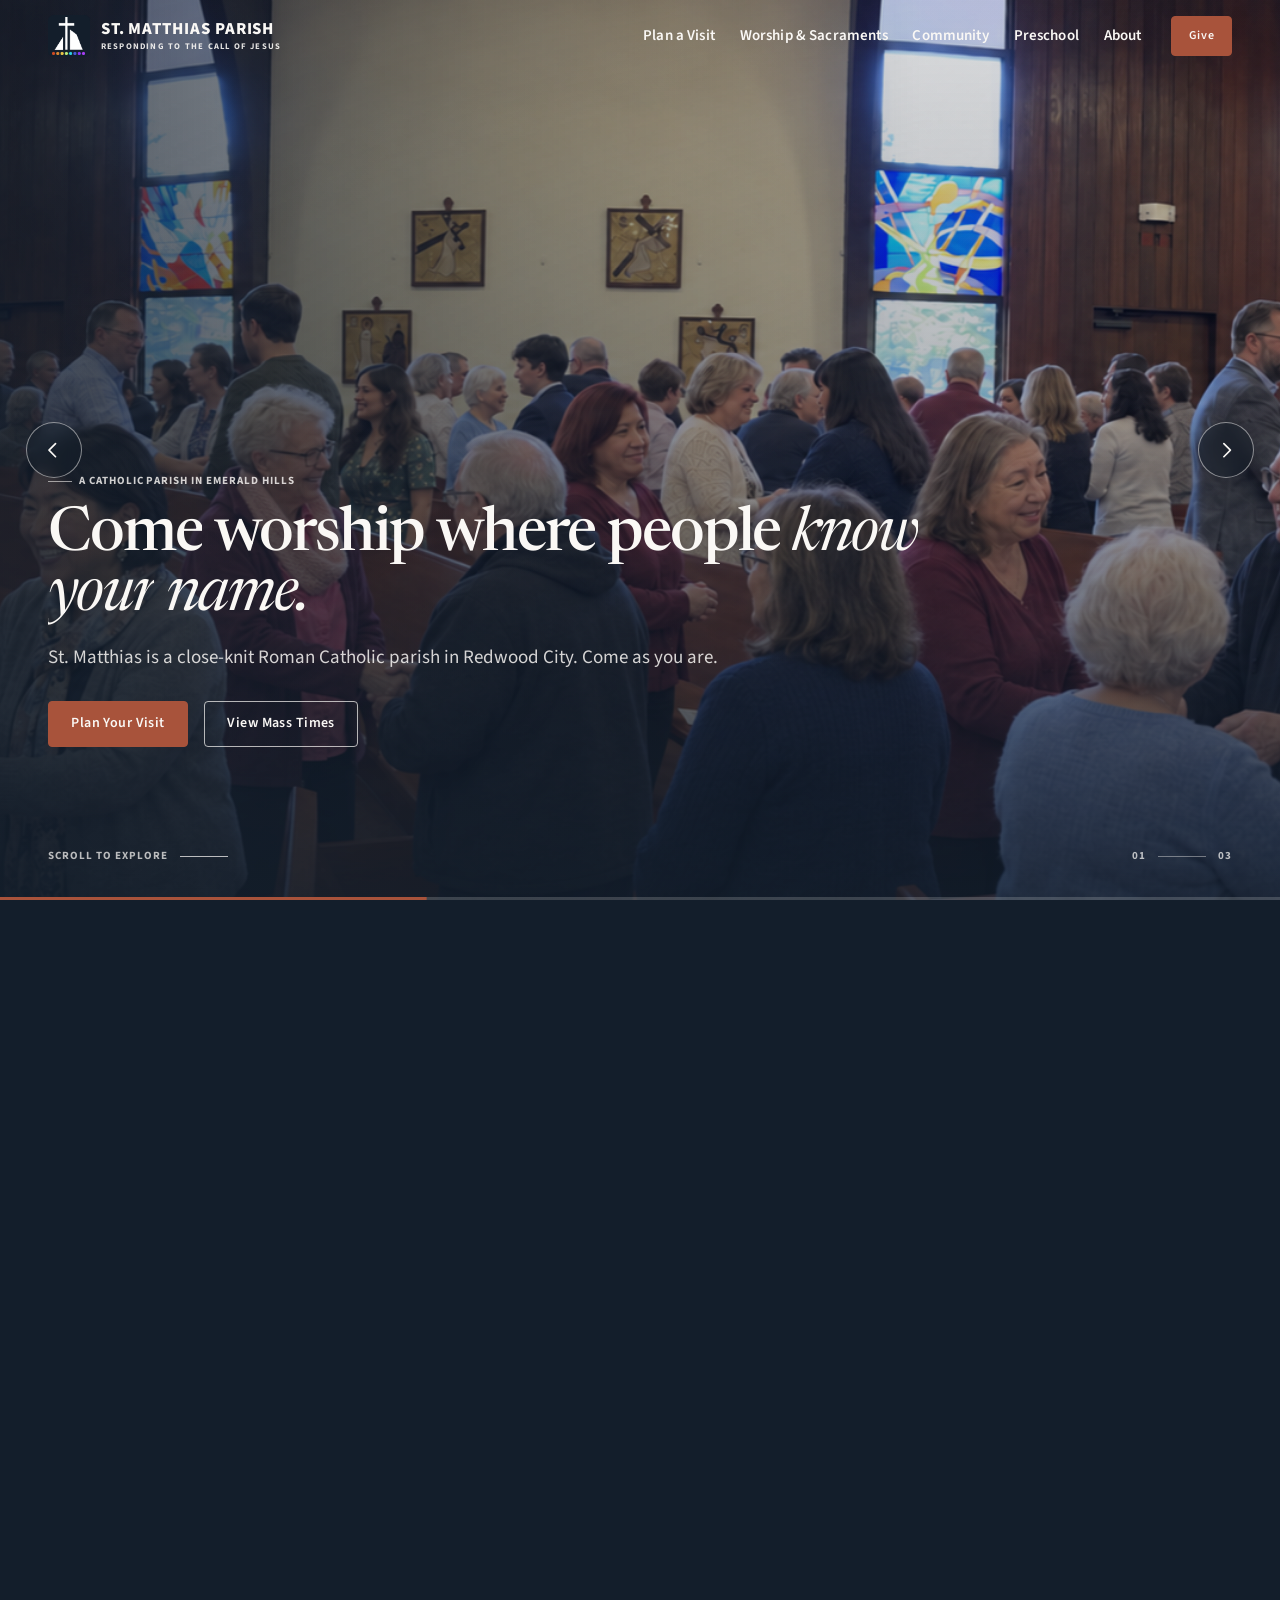
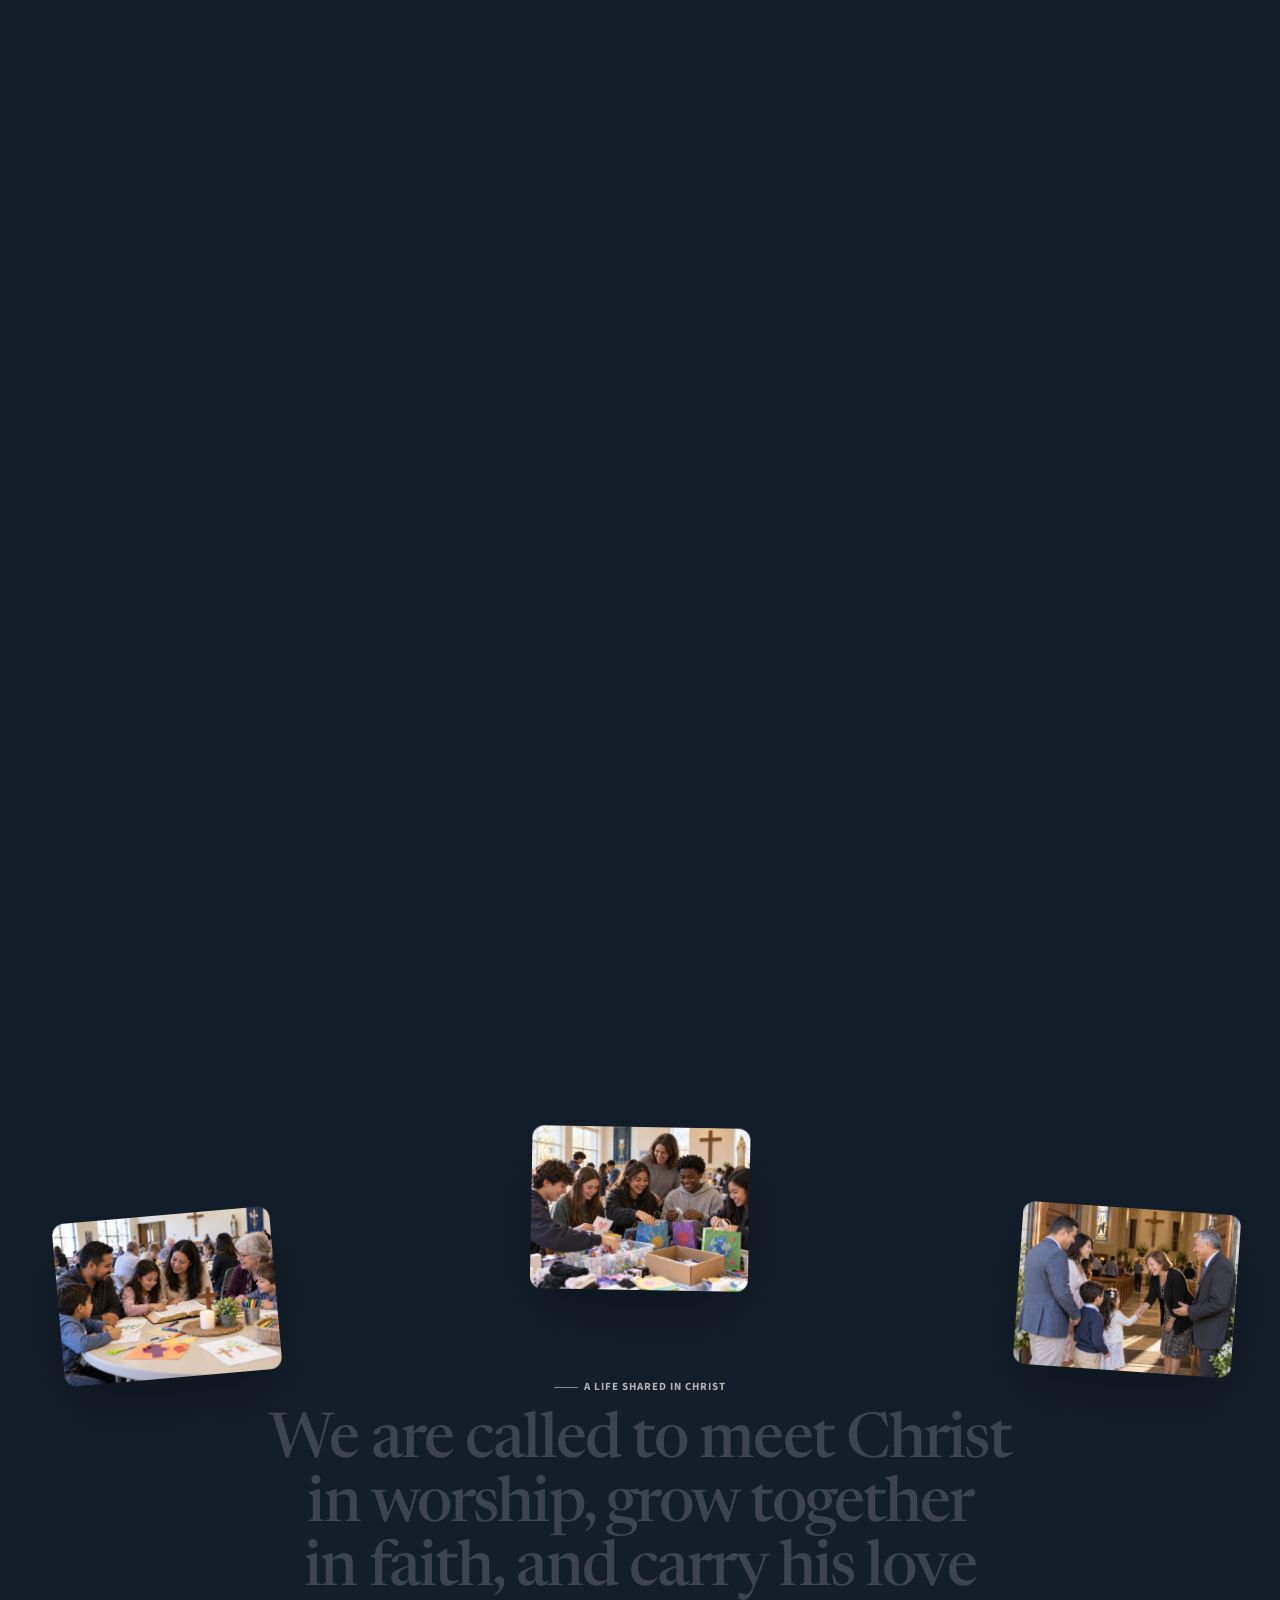
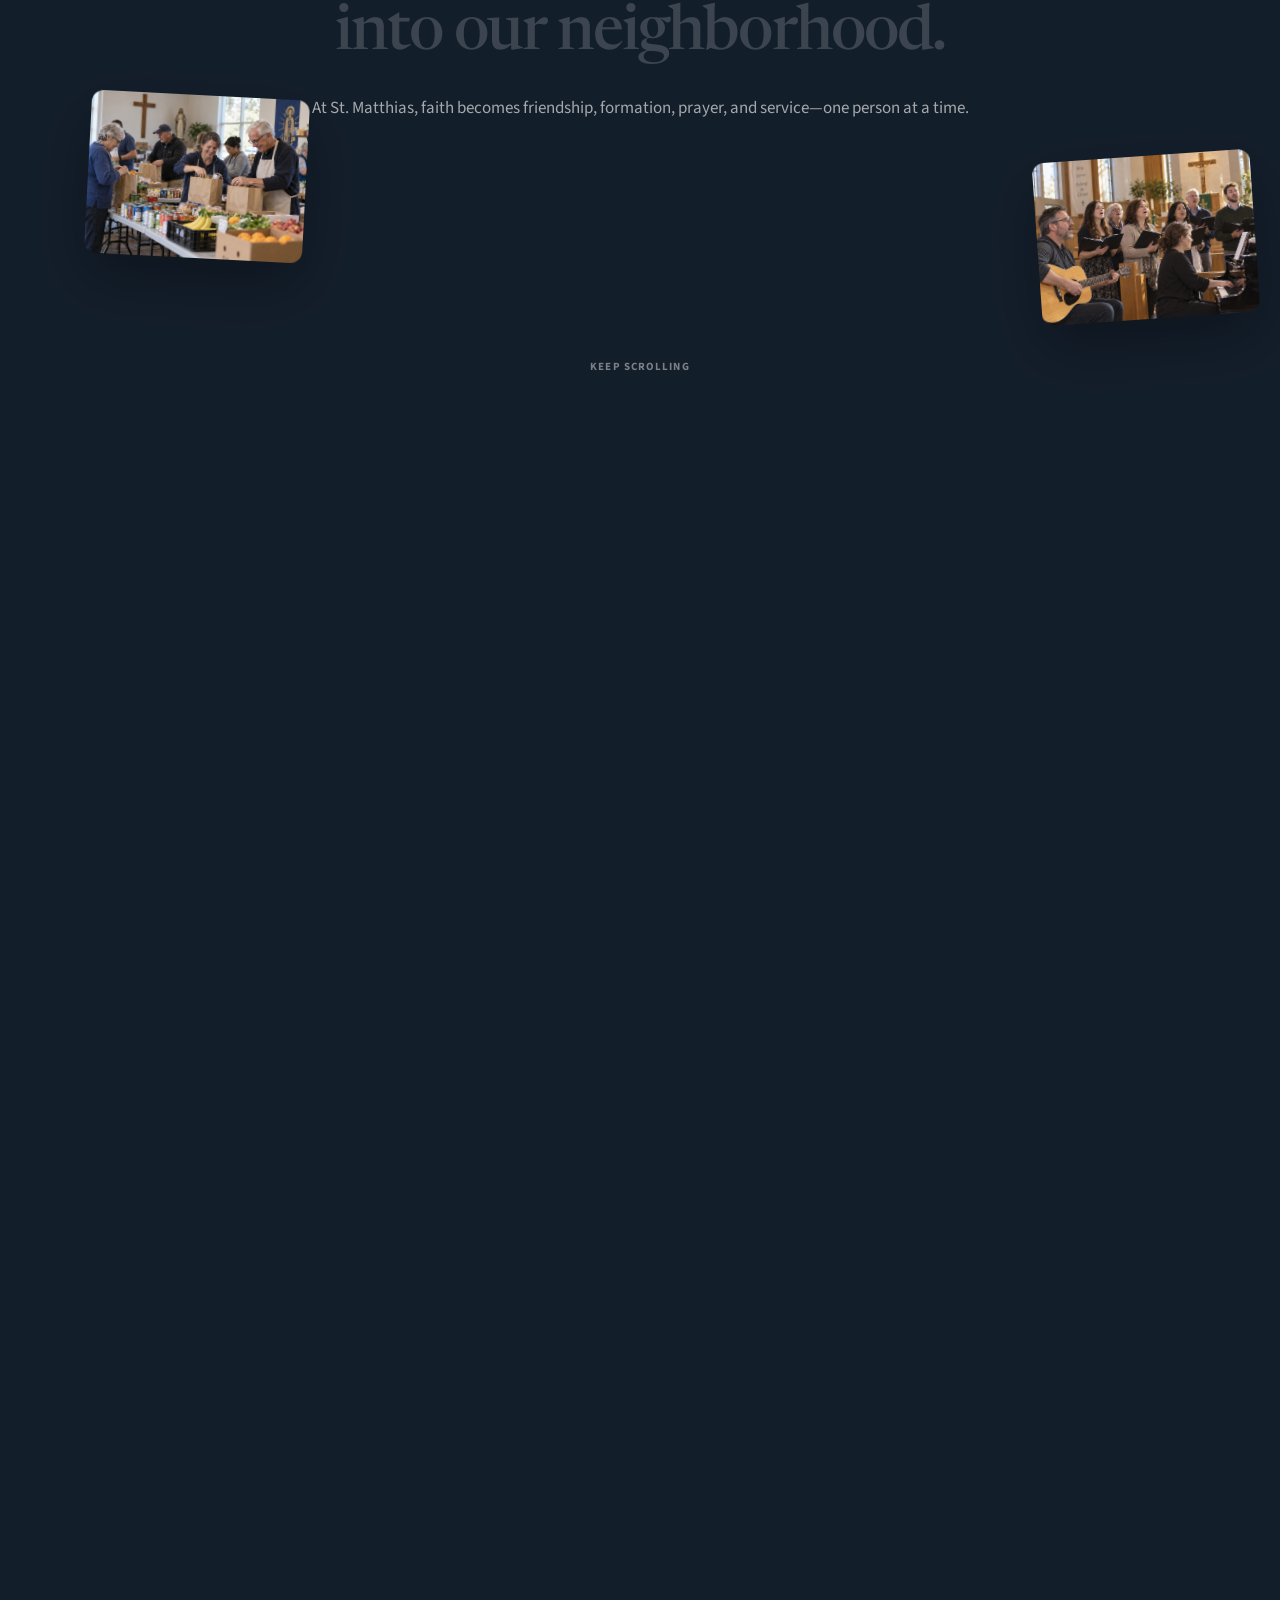
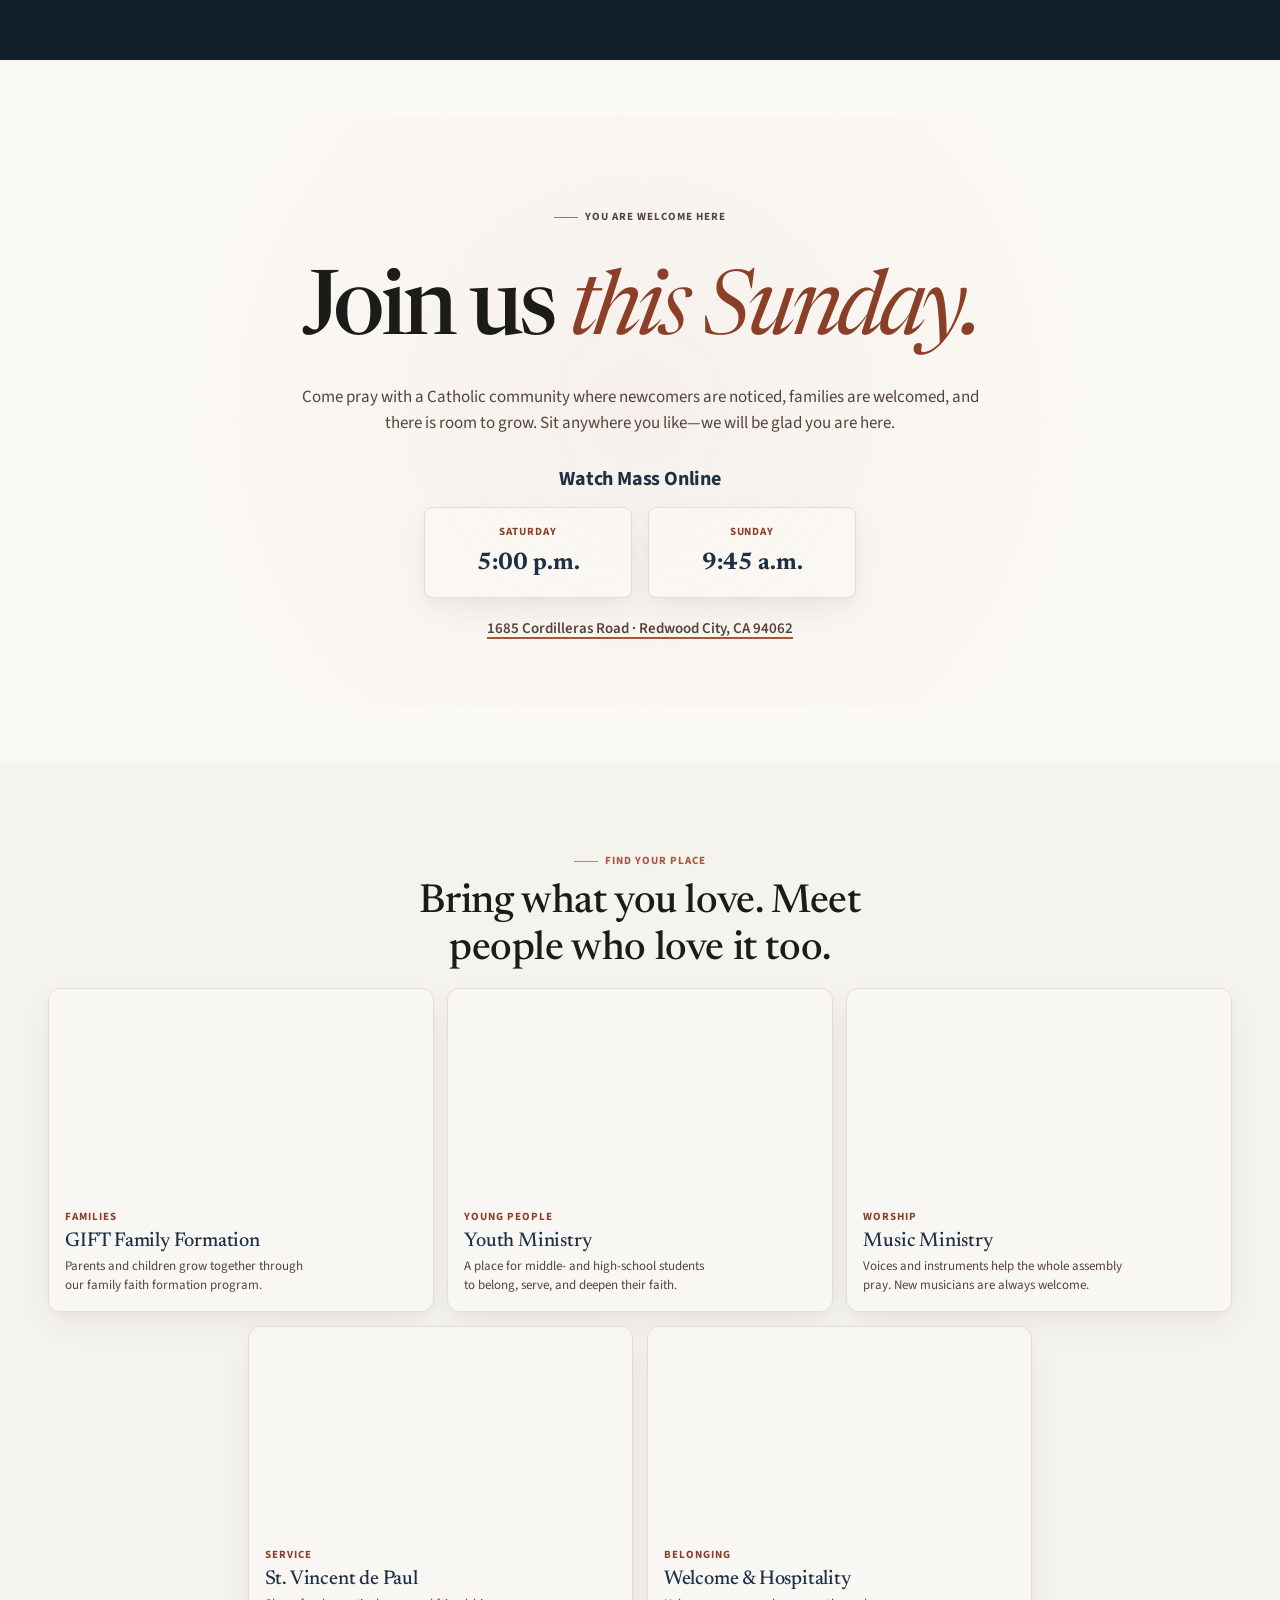
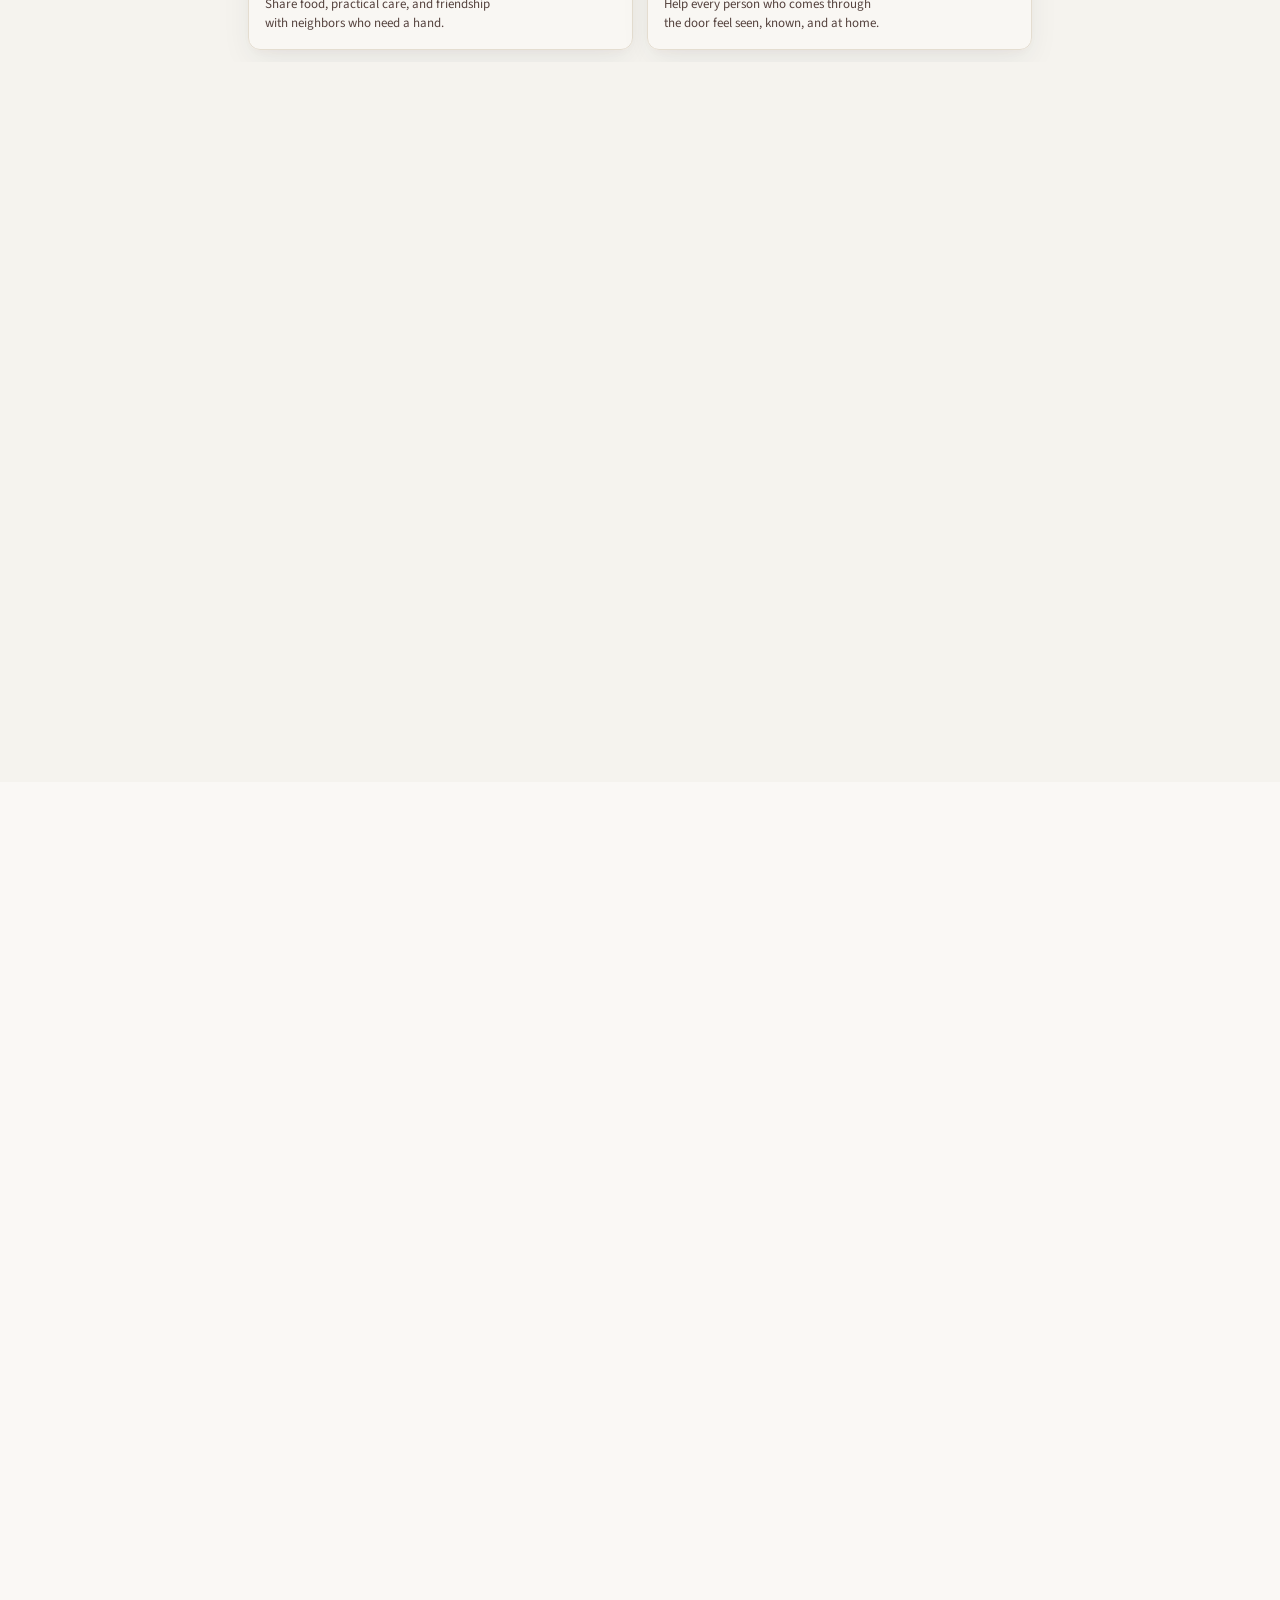
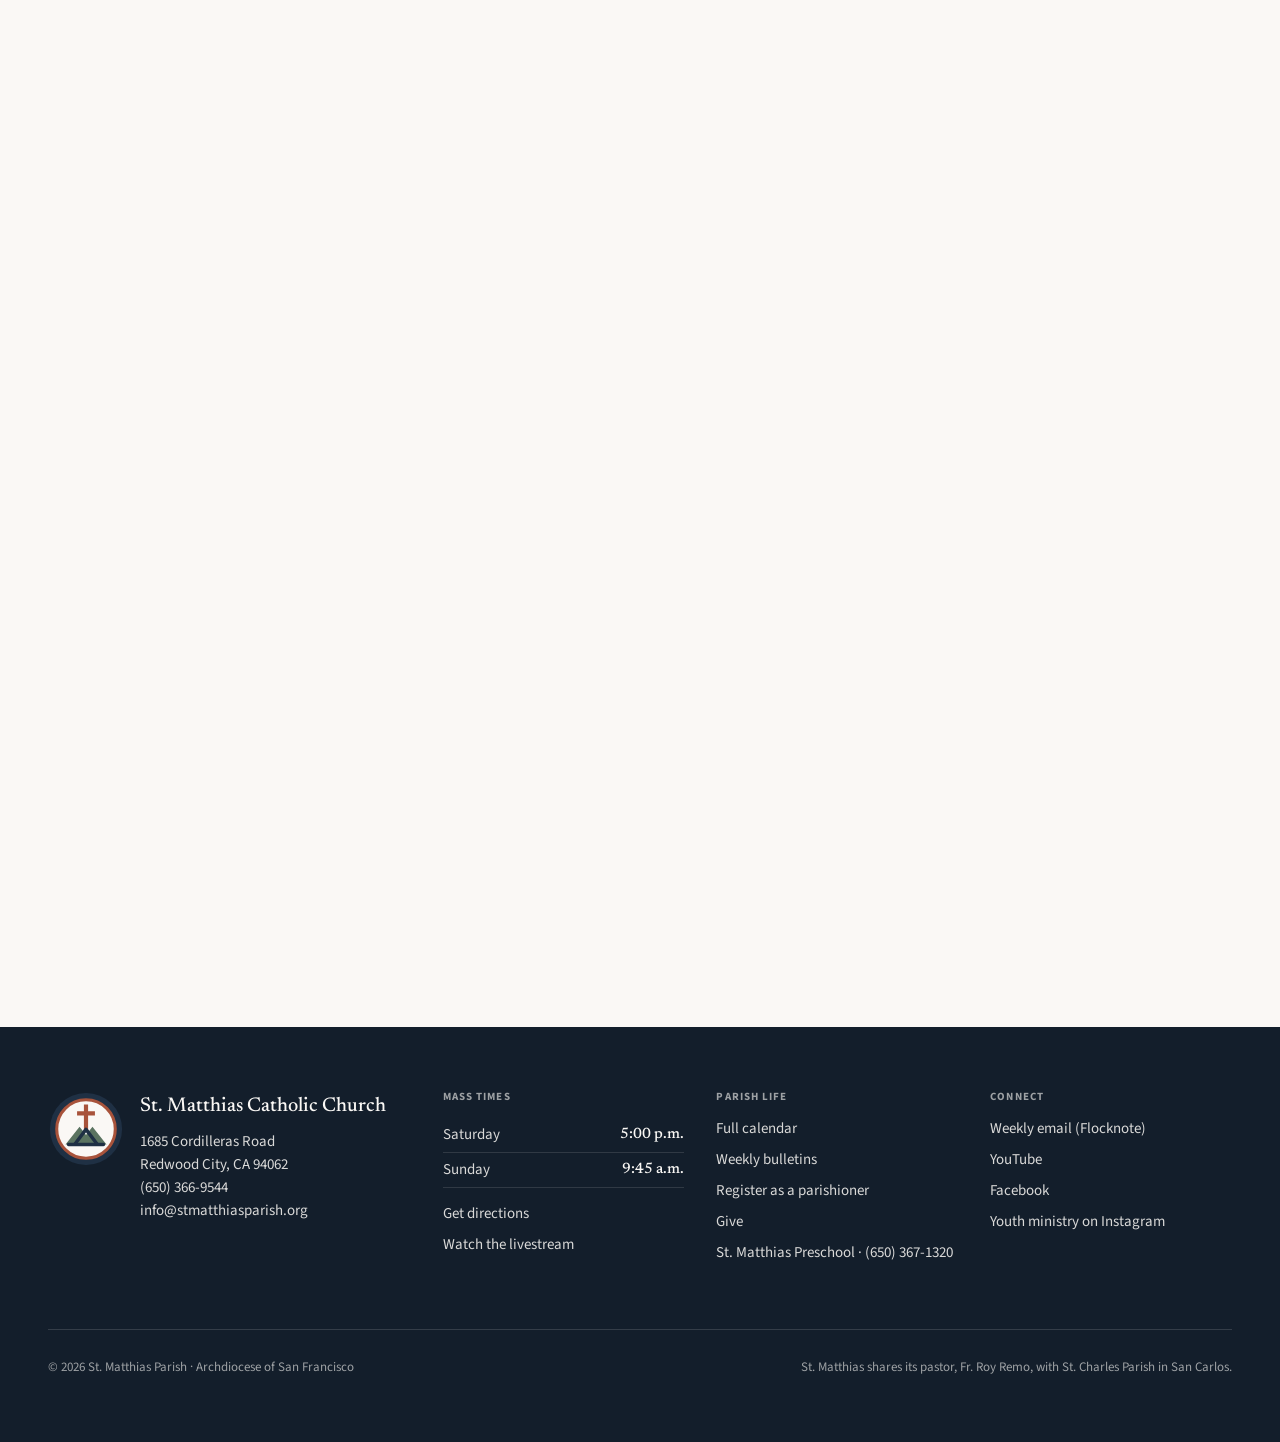
==== commit f6694c54: "Refine hero carousel motion" ====
--- a/index.html
+++ b/index.html
@@ -111,7 +111,7 @@
   <main id="main">
     <section class="scroll-hero" data-scroll-scene aria-labelledby="hero-title">
       <div class="scroll-hero-sticky">
-        <article class="hero-scene is-active" data-scene>
+        <article class="hero-scene is-active" data-scene data-hero-motion="pan">
           <img class="hero-scene-media" src="videos/hero-sign-of-peace-final.png" width="1928" height="815" alt="Parishioners sharing the sign of peace inside St. Matthias Church">
           <div class="hero-scene-shade"></div>
           <div class="container hero-scene-copy">
@@ -125,7 +125,7 @@
           </div>
         </article>
 
-        <article class="hero-scene" data-scene aria-hidden="true">
+        <article class="hero-scene" data-scene data-hero-motion="zoom" data-hero-framing="right" aria-hidden="true">
           <img class="hero-scene-media" src="images/generated/car-show.jpg" width="1680" height="945" alt="St. Matthias parishioners enjoying classic cars, food, and conversation in the church parking lot">
           <div class="hero-scene-shade"></div>
           <div class="container hero-scene-copy">
@@ -136,7 +136,7 @@
           </div>
         </article>
 
-        <article class="hero-scene" data-scene aria-hidden="true">
+        <article class="hero-scene" data-scene data-hero-motion="zoom" aria-hidden="true">
           <img class="hero-scene-media" src="images/generated/filipino-ministry.jpg" width="1680" height="945" alt="Filipino Ministry hosts welcoming parishioners over doughnuts and coffee in the parish hall">
           <div class="hero-scene-shade"></div>
           <div class="container hero-scene-copy">
--- a/css/site.css
+++ b/css/site.css
@@ -592,6 +592,8 @@
 /* ===== Narrative scroll homepage ===== */
 .scroll-hero {
   --hero-p: 0;
+  --hero-motion-duration: 10s;
+  --hero-crossfade-duration: 1.2s;
   position: relative;
   height: 300svh;
   background: var(--navy-deep);
@@ -611,9 +613,15 @@
   color: var(--stone-parchment);
   opacity: 0;
   visibility: hidden;
-  transition: opacity 700ms var(--ease-in-out), visibility 700ms;
-}
-.hero-scene.is-active { opacity: 1; visibility: visible; }
+  transition:
+    opacity var(--hero-crossfade-duration) var(--ease-in-out),
+    visibility 0s linear var(--hero-crossfade-duration);
+}
+.hero-scene.is-active {
+  opacity: 1;
+  visibility: visible;
+  transition-delay: 0s;
+}
 .hero-scene-media {
   position: absolute;
   inset: 0;
@@ -621,10 +629,35 @@
   height: 100%;
   object-fit: cover;
   object-position: center;
-  transform: scale(1.045);
-  transition: transform 2.2s var(--ease-out);
-}
-.hero-scene.is-active .hero-scene-media { transform: scale(1); }
+  transform: translate3d(0, 0, 0) scale(1);
+  transform-origin: center;
+  will-change: transform;
+}
+.hero-scene[data-hero-motion="pan"] .hero-scene-media {
+  transform: translate3d(-4%, 0, 0) scale(1.08);
+}
+.hero-scene[data-hero-motion="zoom"] .hero-scene-media {
+  object-position: 58% center;
+  transform-origin: 58% center;
+}
+.hero-scene[data-hero-framing="right"] .hero-scene-media {
+  object-position: right center;
+  transform-origin: right center;
+}
+.hero-scene[data-hero-motion="pan"]:is(.is-active, .is-leaving) .hero-scene-media {
+  animation: hero-pan-right var(--hero-motion-duration) linear forwards;
+}
+.hero-scene[data-hero-motion="zoom"]:is(.is-active, .is-leaving) .hero-scene-media {
+  animation: hero-zoom-in var(--hero-motion-duration) linear forwards;
+}
+@keyframes hero-pan-right {
+  from { transform: translate3d(-4%, 0, 0) scale(1.08); }
+  to { transform: translate3d(0, 0, 0) scale(1.08); }
+}
+@keyframes hero-zoom-in {
+  from { transform: translate3d(0, 0, 0) scale(1); }
+  to { transform: translate3d(0, 0, 0) scale(1.06); }
+}
 .hero-scene-shade {
   position: absolute;
   inset: 0;
@@ -951,6 +984,7 @@
   .scroll-hero-sticky { position: relative; height: 100%; min-height: 42rem; overflow: clip; }
   .hero-scene { position: absolute; inset: 0; min-height: 0; opacity: 0; visibility: hidden; transition: none; }
   .hero-scene.is-active { opacity: 1; visibility: visible; }
+  .hero-scene-media { animation: none !important; transform: none !important; }
   .hero-arrow { transition: none; }
   .hero-chrome, .scene-progress, .mission-hint { display: none; }
   .mission-sticky { min-height: 100svh; padding-block: 6rem; }
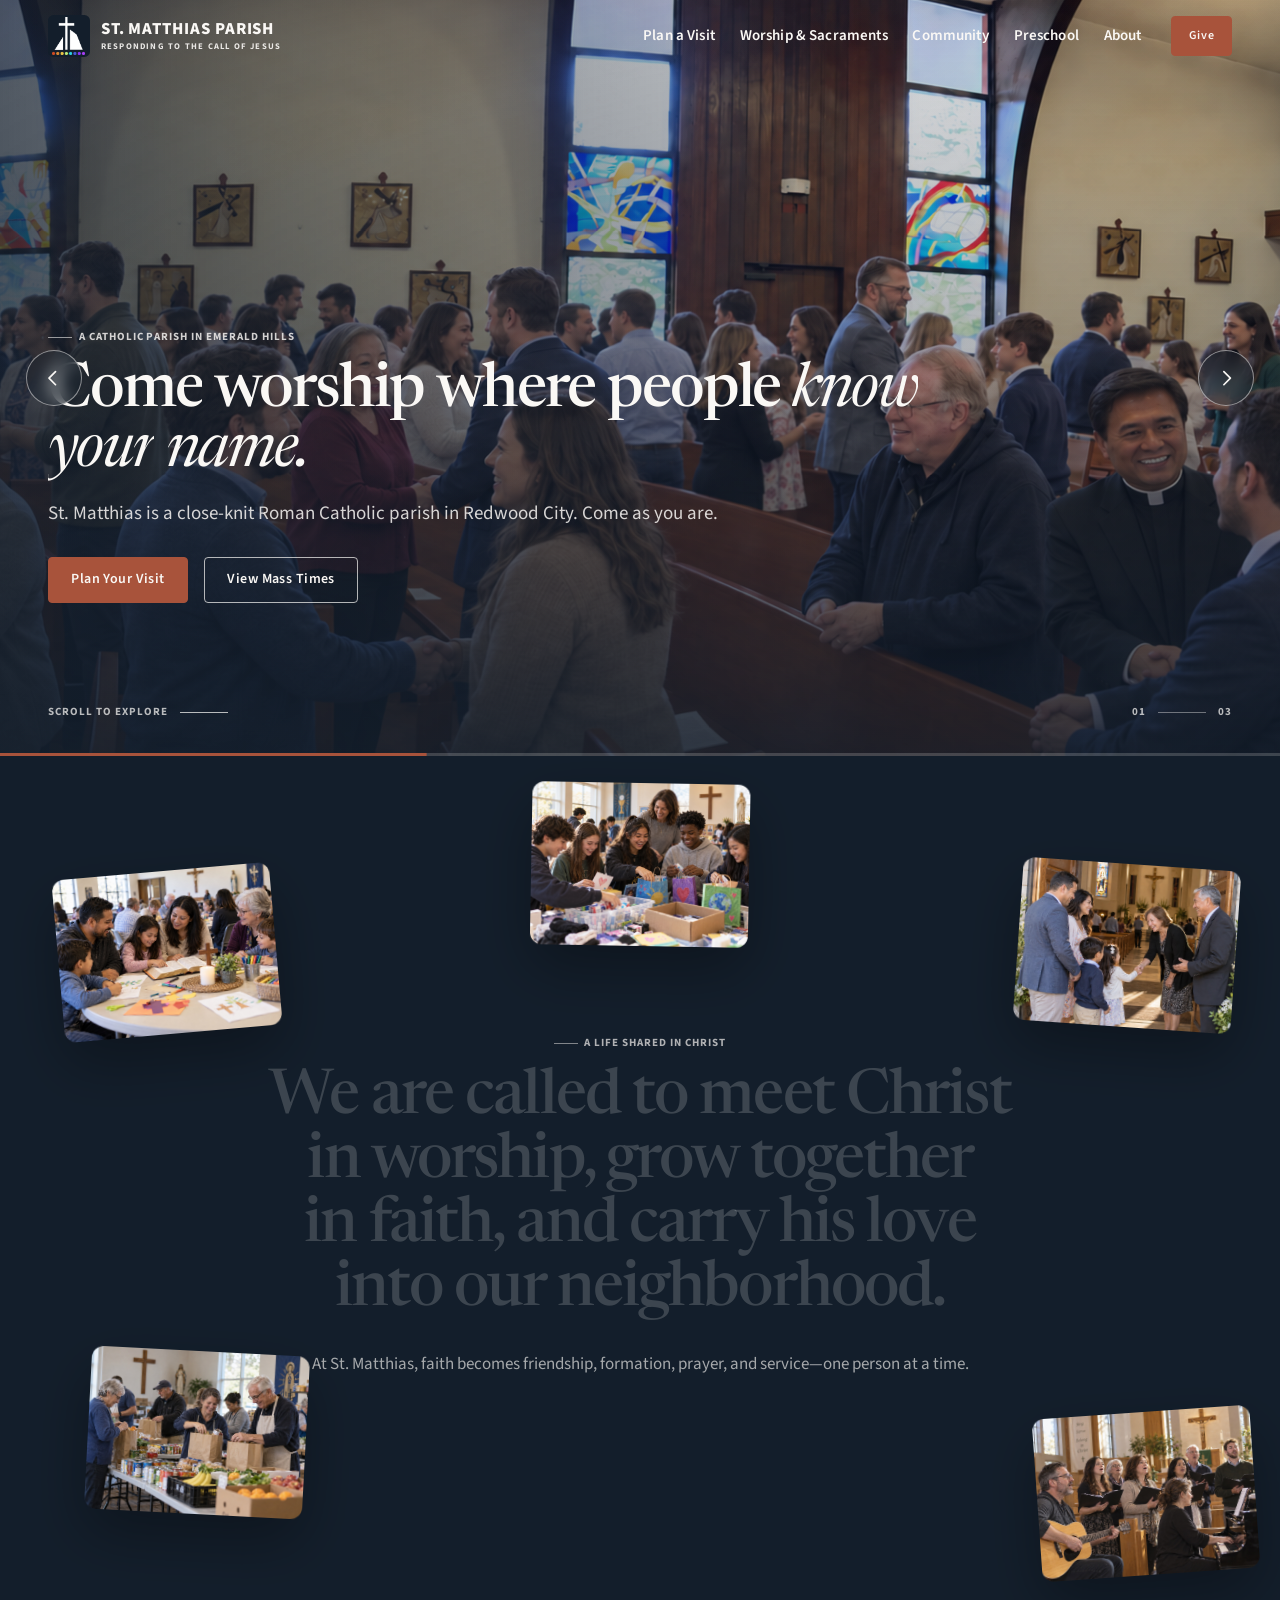
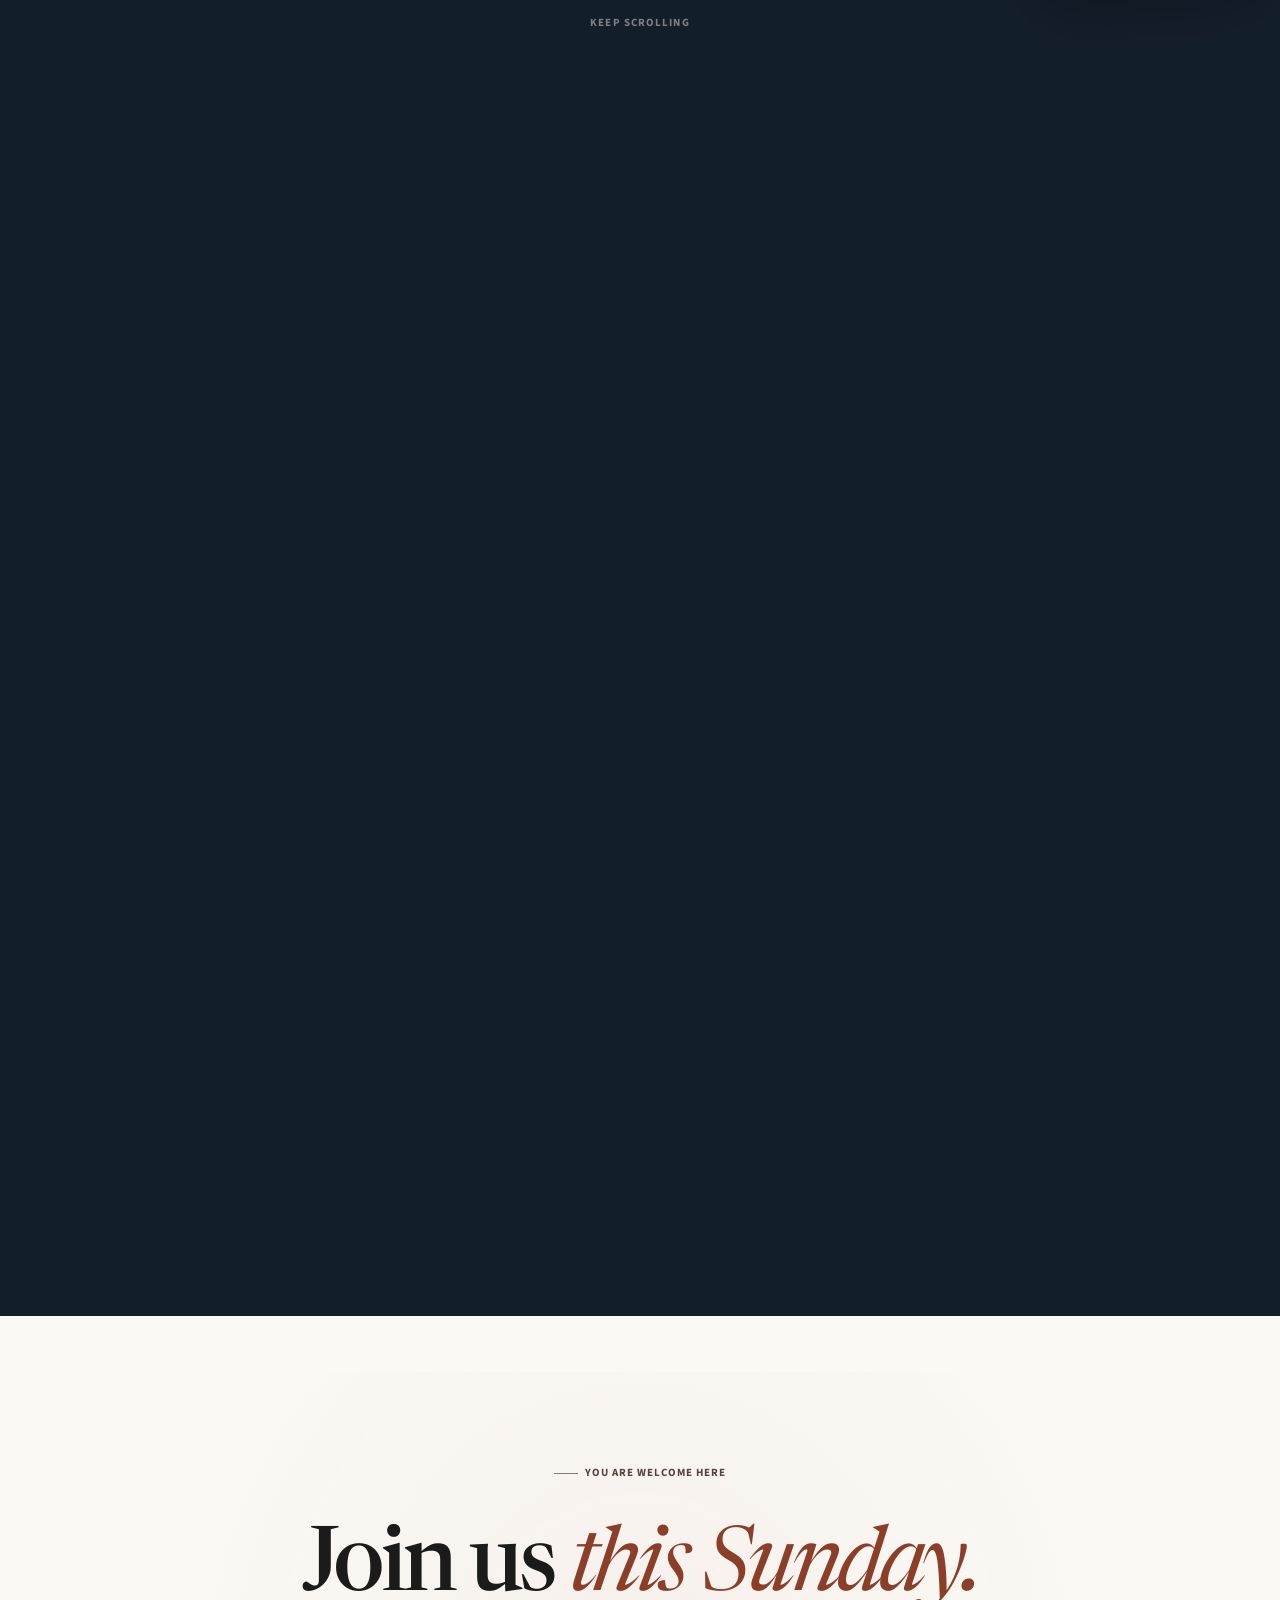
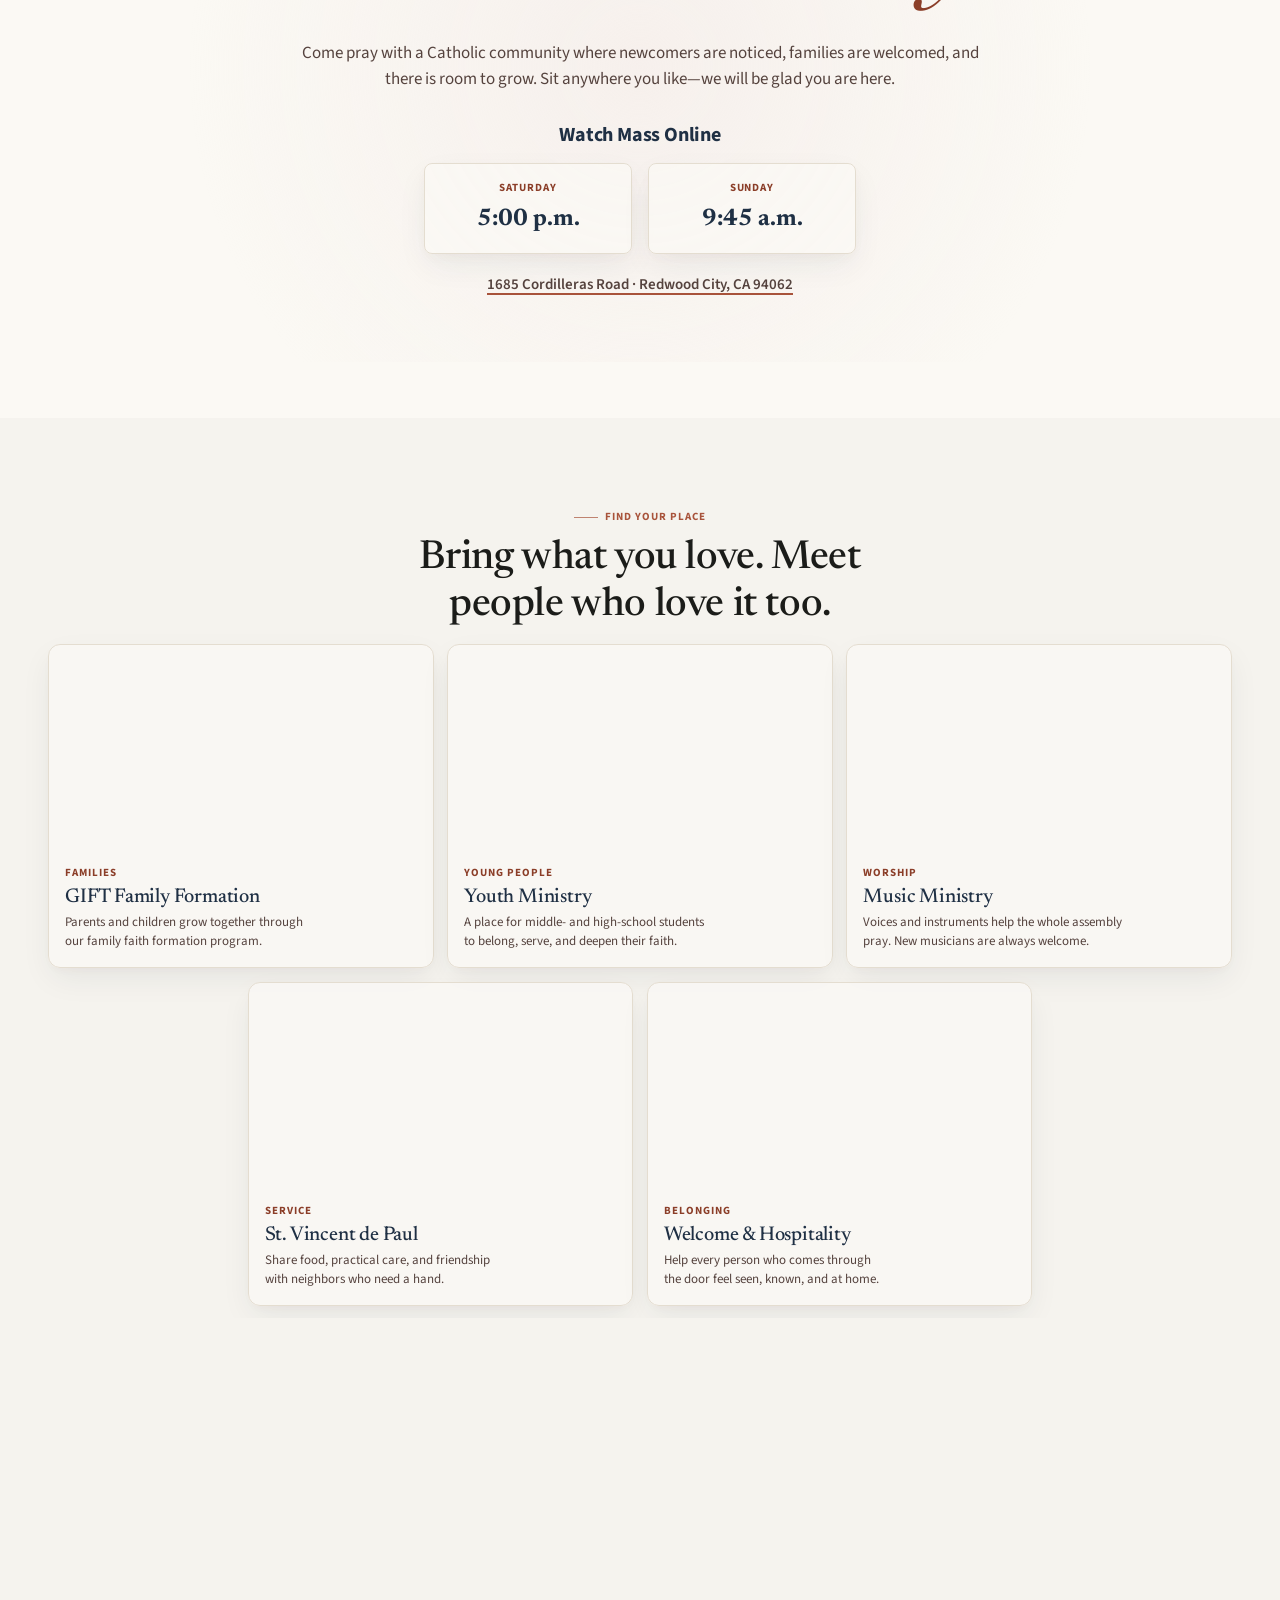
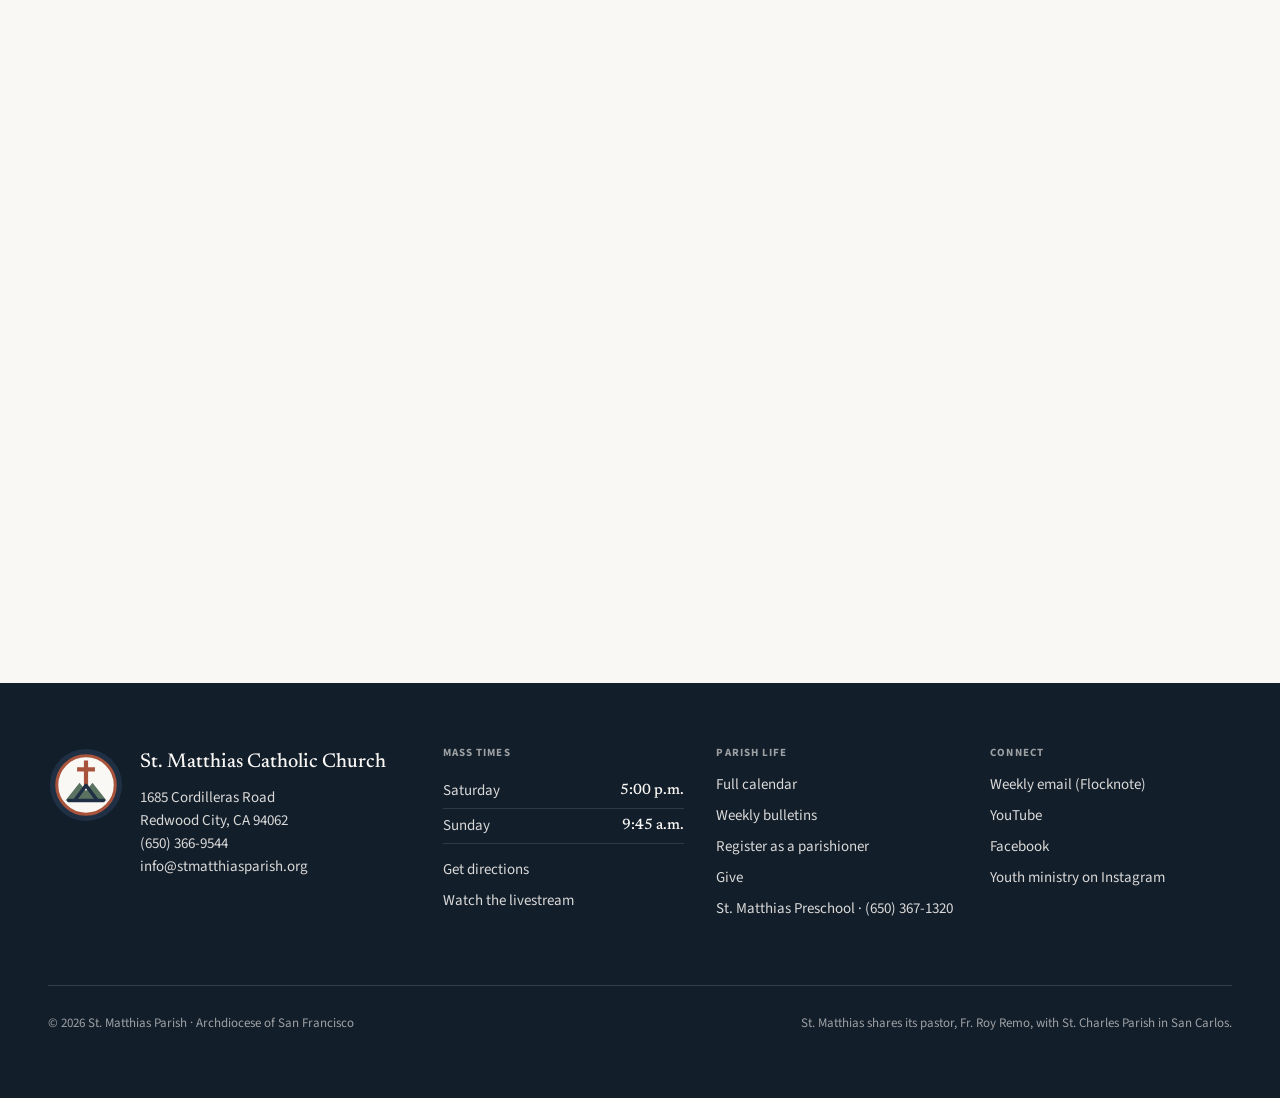
==== commit 4615b860: "Update hero imagery and opening layout" ====
--- a/index.html
+++ b/index.html
@@ -112,7 +112,7 @@
     <section class="scroll-hero" data-scroll-scene aria-labelledby="hero-title">
       <div class="scroll-hero-sticky">
         <article class="hero-scene is-active" data-scene data-hero-motion="pan">
-          <img class="hero-scene-media" src="videos/hero-sign-of-peace-final.png" width="1928" height="815" alt="Parishioners sharing the sign of peace inside St. Matthias Church">
+          <img class="hero-scene-media" src="images/Congregation-v2.png" width="1926" height="816" alt="A multigenerational congregation sharing the sign of peace inside St. Matthias Church">
           <div class="hero-scene-shade"></div>
           <div class="container hero-scene-copy">
             <p class="overline" data-load style="--d:200ms">A Catholic parish in Emerald Hills</p>
--- a/css/site.css
+++ b/css/site.css
@@ -593,15 +593,15 @@
 .scroll-hero {
   --hero-p: 0;
   --hero-motion-duration: 10s;
+  --hero-pan-duration: 15s;
   --hero-crossfade-duration: 1.2s;
   position: relative;
-  height: 300svh;
+  height: 84svh;
   background: var(--navy-deep);
 }
 .scroll-hero-sticky {
-  position: sticky;
-  top: 0;
-  height: 100svh;
+  position: relative;
+  height: 100%;
   overflow: clip;
   background: var(--navy-deep);
 }
@@ -634,7 +634,8 @@
   will-change: transform;
 }
 .hero-scene[data-hero-motion="pan"] .hero-scene-media {
-  transform: translate3d(-4%, 0, 0) scale(1.08);
+  object-position: 0% 50%;
+  transform: scale(1.04);
 }
 .hero-scene[data-hero-motion="zoom"] .hero-scene-media {
   object-position: 58% center;
@@ -645,14 +646,14 @@
   transform-origin: right center;
 }
 .hero-scene[data-hero-motion="pan"]:is(.is-active, .is-leaving) .hero-scene-media {
-  animation: hero-pan-right var(--hero-motion-duration) linear forwards;
+  animation: hero-pan-right var(--hero-pan-duration) linear forwards;
 }
 .hero-scene[data-hero-motion="zoom"]:is(.is-active, .is-leaving) .hero-scene-media {
   animation: hero-zoom-in var(--hero-motion-duration) linear forwards;
 }
 @keyframes hero-pan-right {
-  from { transform: translate3d(-4%, 0, 0) scale(1.08); }
-  to { transform: translate3d(0, 0, 0) scale(1.08); }
+  from { object-position: 0% 50%; transform: scale(1.04); }
+  to { object-position: 100% 50%; transform: scale(1.04); }
 }
 @keyframes hero-zoom-in {
   from { transform: translate3d(0, 0, 0) scale(1); }
@@ -930,8 +931,8 @@
   .mission-scroll, .ministry-scroll, .events-scroll { height: auto; }
   .mission-sticky, .ministry-sticky, .events-sticky { position: relative; height: auto; overflow: visible; }
   .ministry-sticky { display: block; }
-  .scroll-hero { height: 100svh; min-height: 42rem; }
-  .scroll-hero-sticky { position: relative; height: 100%; min-height: 42rem; overflow: clip; }
+  .scroll-hero { height: 84svh; min-height: 0; }
+  .scroll-hero-sticky { position: relative; height: 100%; min-height: 0; overflow: clip; }
   .hero-scene { position: absolute; inset: 0; min-height: 0; opacity: 0; visibility: hidden; }
   .hero-scene.is-active { opacity: 1; visibility: visible; }
   .hero-scene-copy { padding-bottom: 5rem; }
@@ -980,8 +981,8 @@
   .mission-scroll, .ministry-scroll, .events-scroll { height: auto; }
   .mission-sticky, .ministry-sticky, .events-sticky { position: relative; height: auto; overflow: visible; }
   .ministry-sticky { display: block; }
-  .scroll-hero { height: 100svh; min-height: 42rem; }
-  .scroll-hero-sticky { position: relative; height: 100%; min-height: 42rem; overflow: clip; }
+  .scroll-hero { height: 84svh; min-height: 0; }
+  .scroll-hero-sticky { position: relative; height: 100%; min-height: 0; overflow: clip; }
   .hero-scene { position: absolute; inset: 0; min-height: 0; opacity: 0; visibility: hidden; transition: none; }
   .hero-scene.is-active { opacity: 1; visibility: visible; }
   .hero-scene-media { animation: none !important; transform: none !important; }
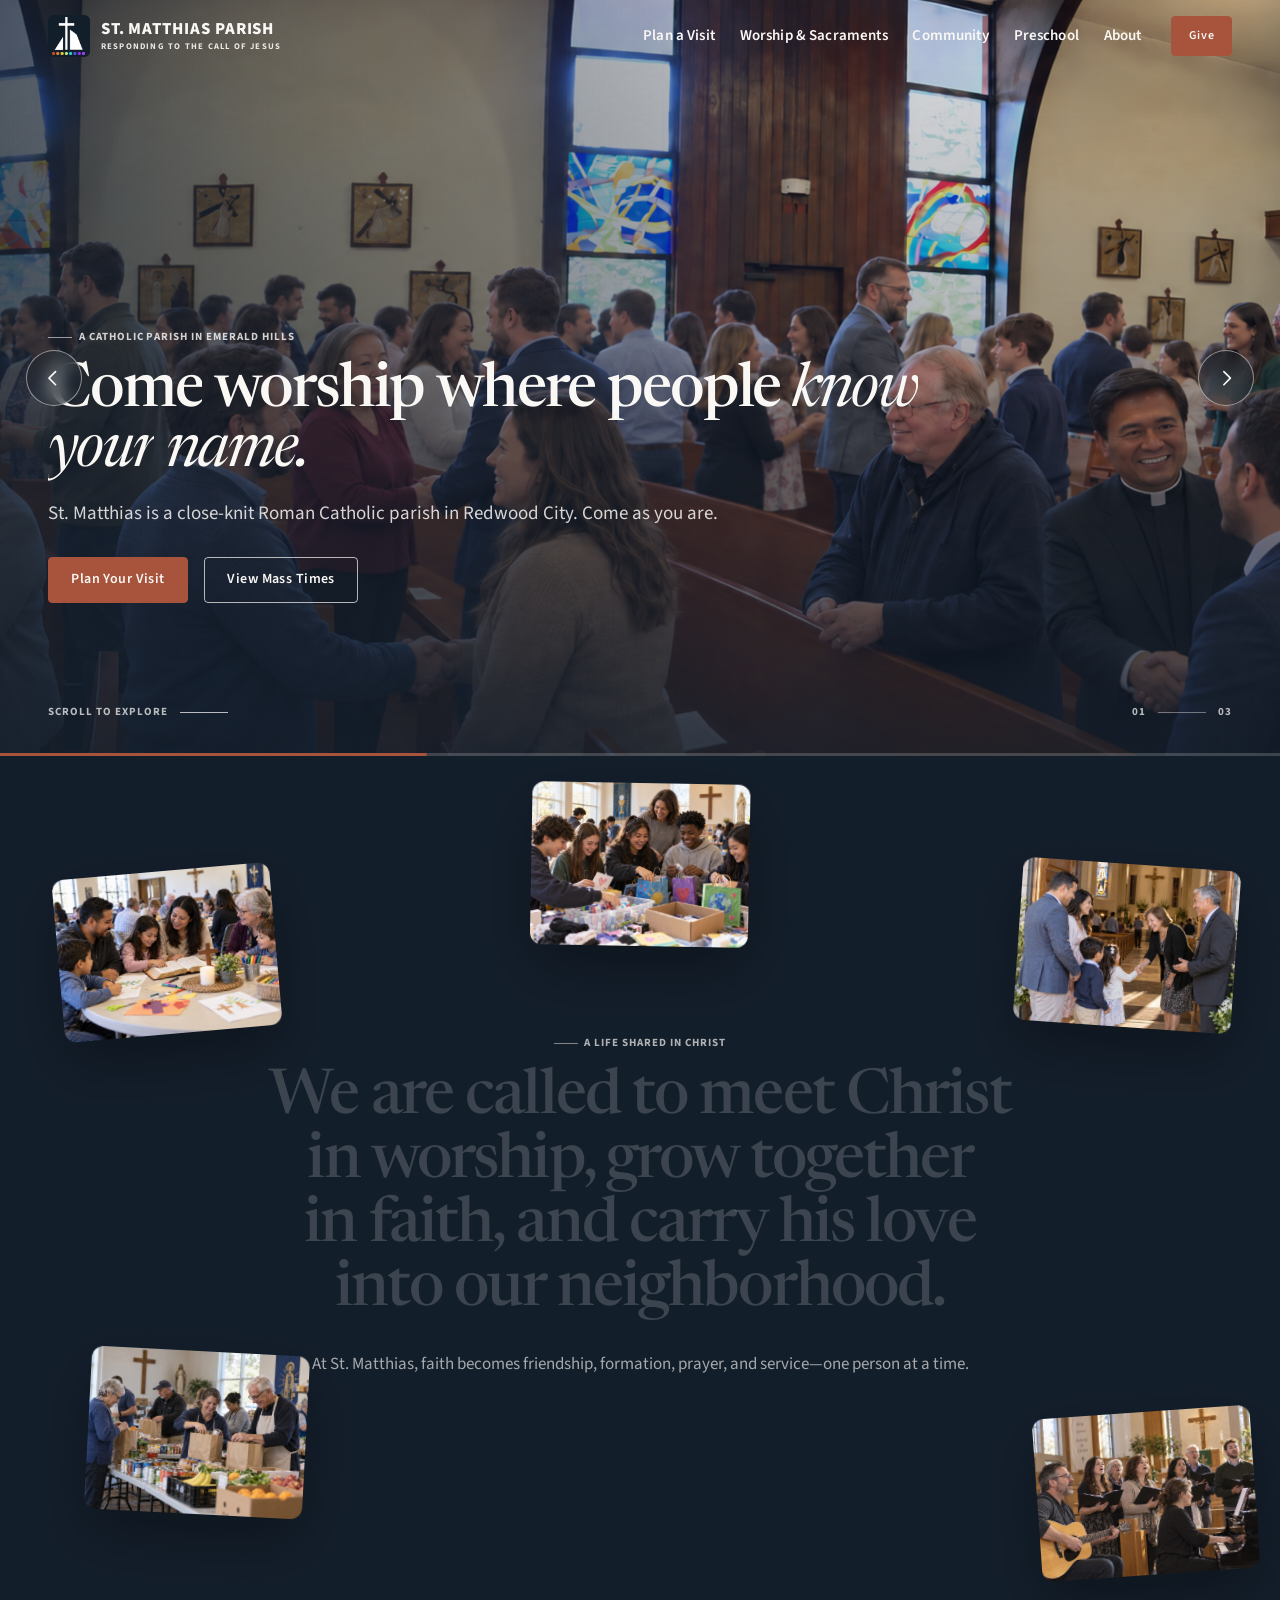
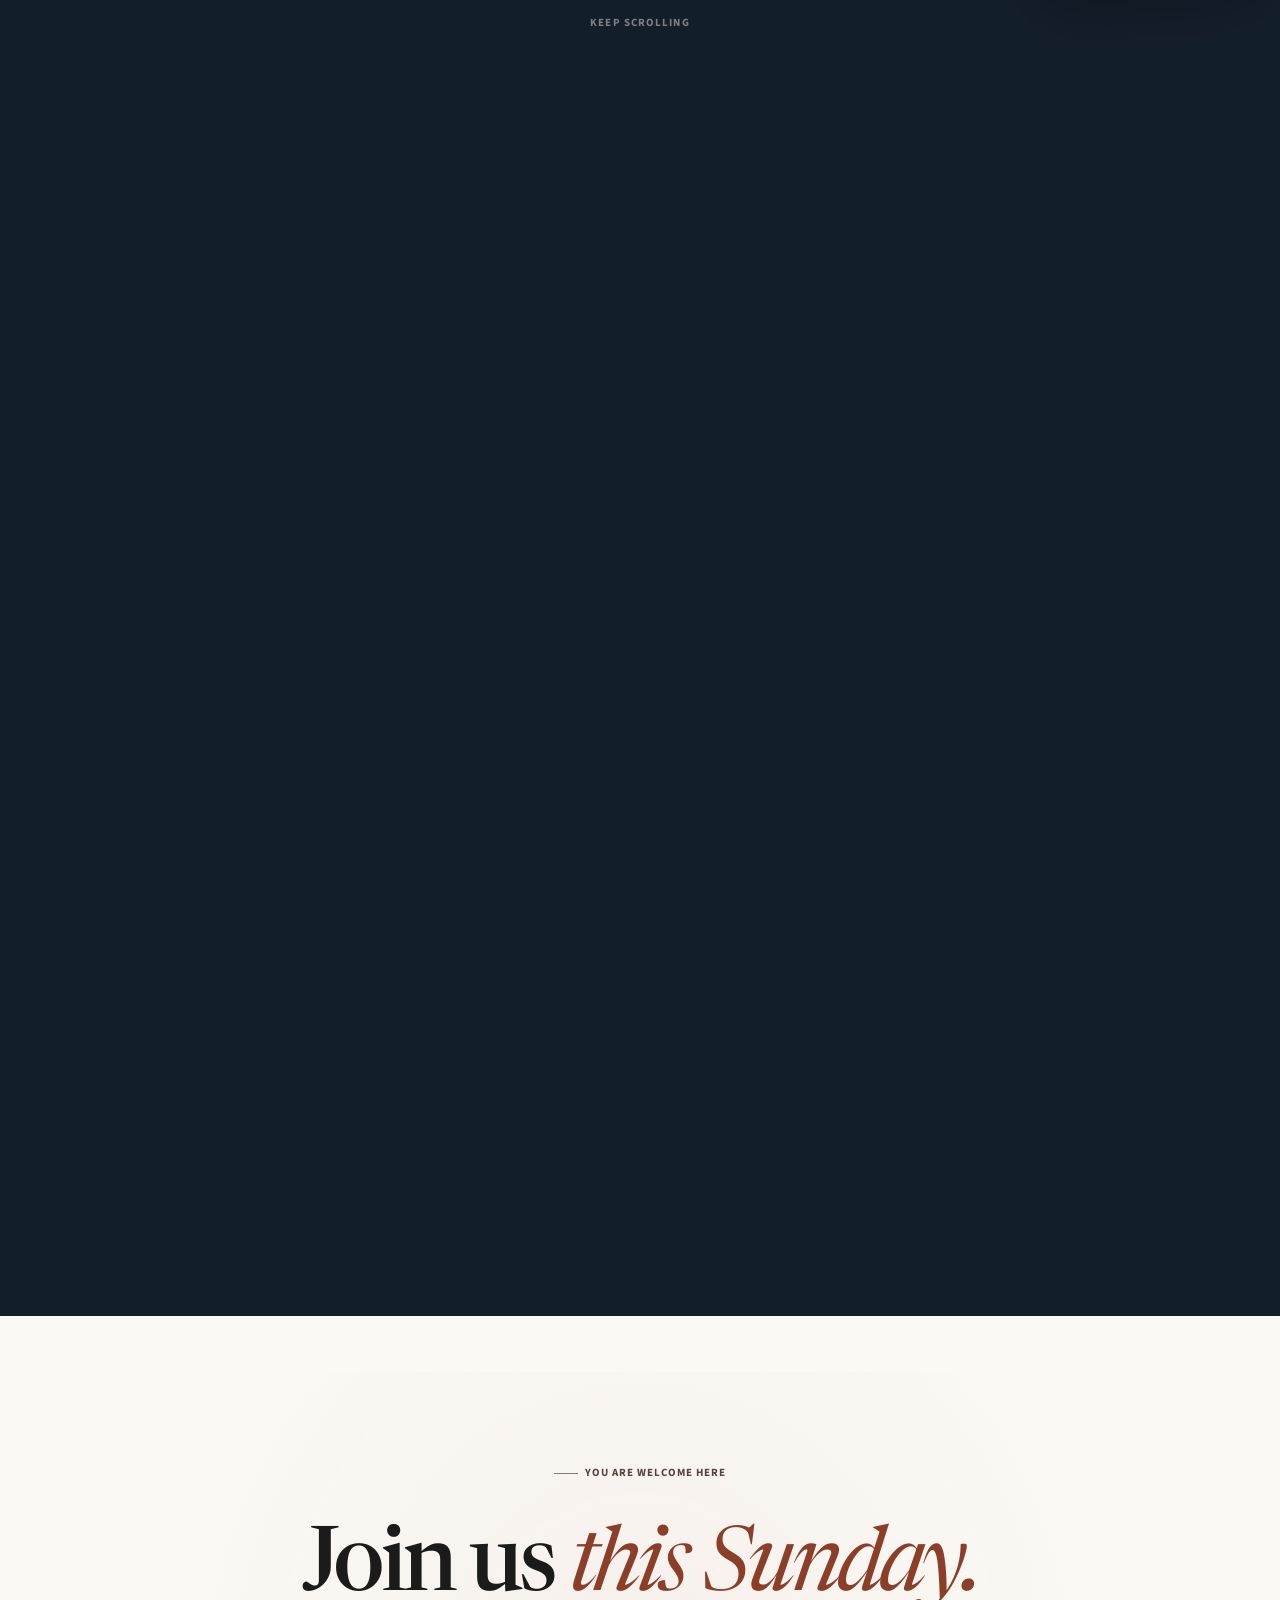
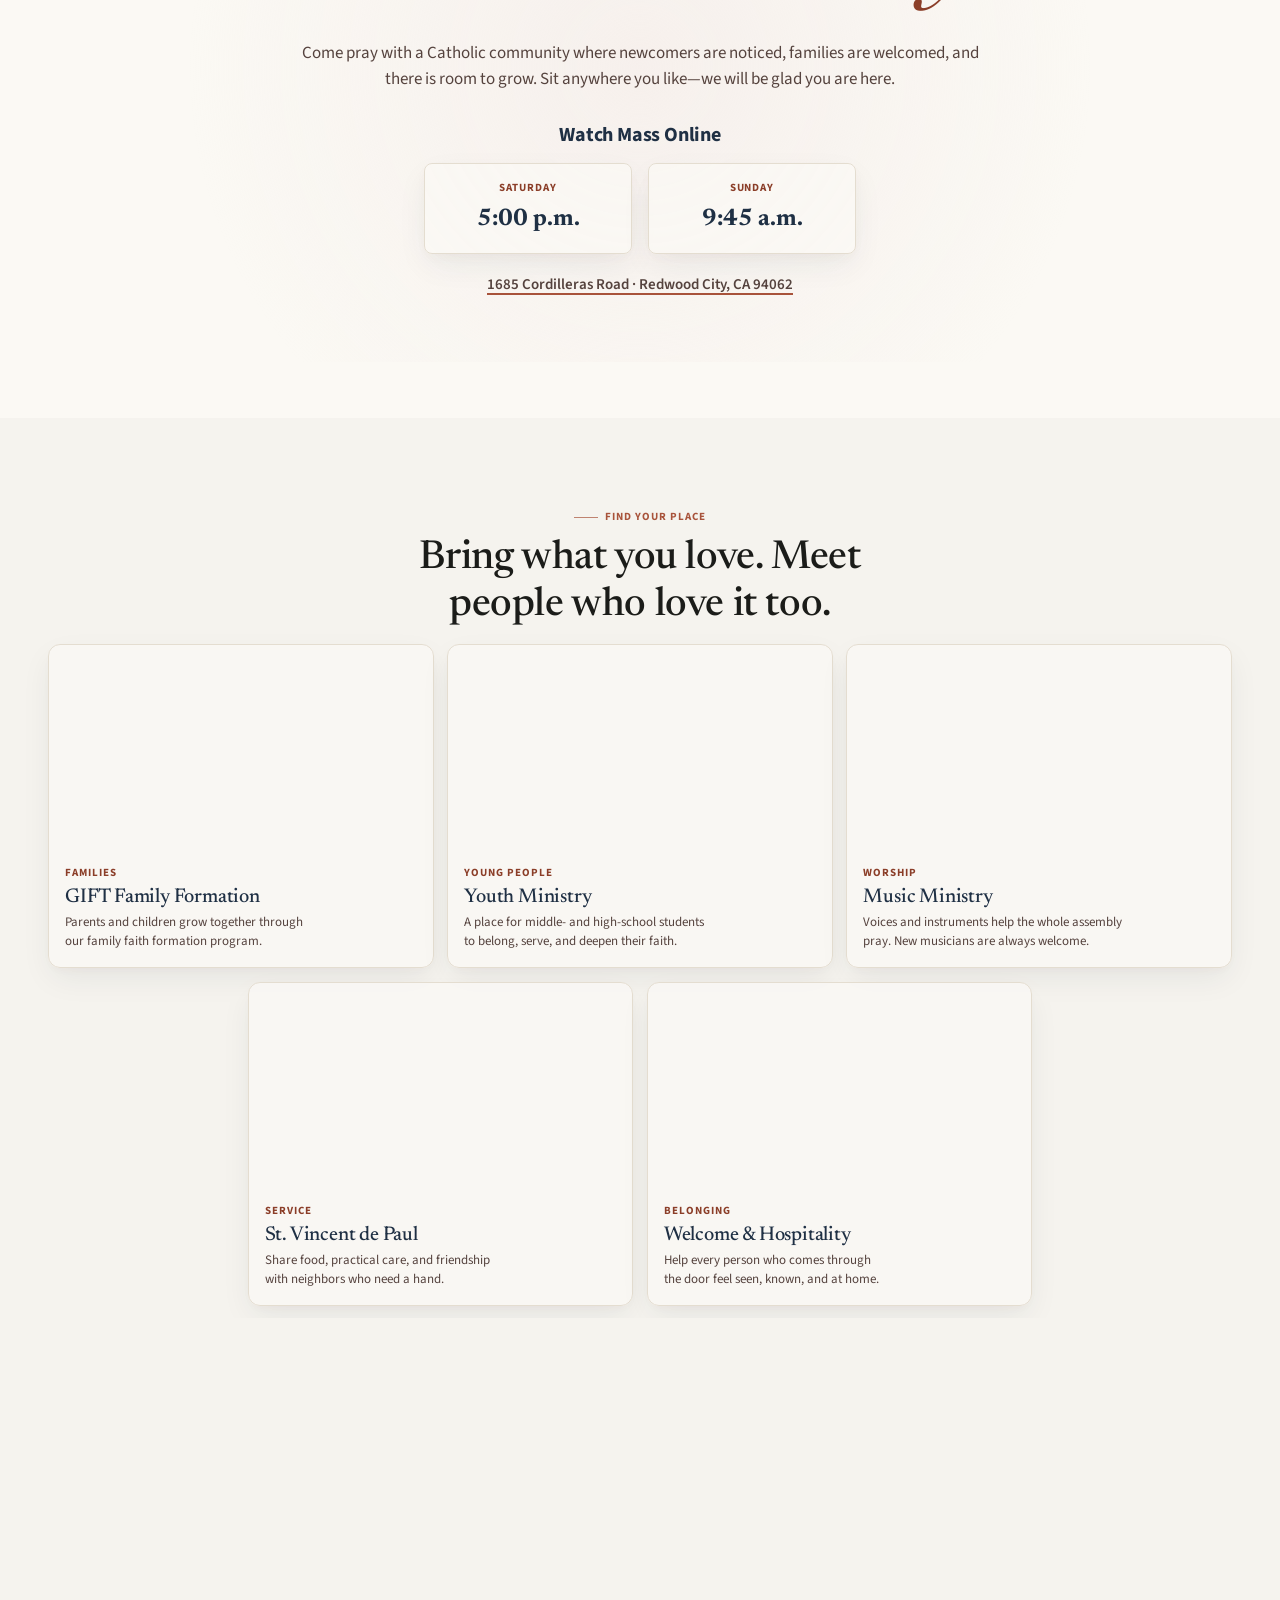
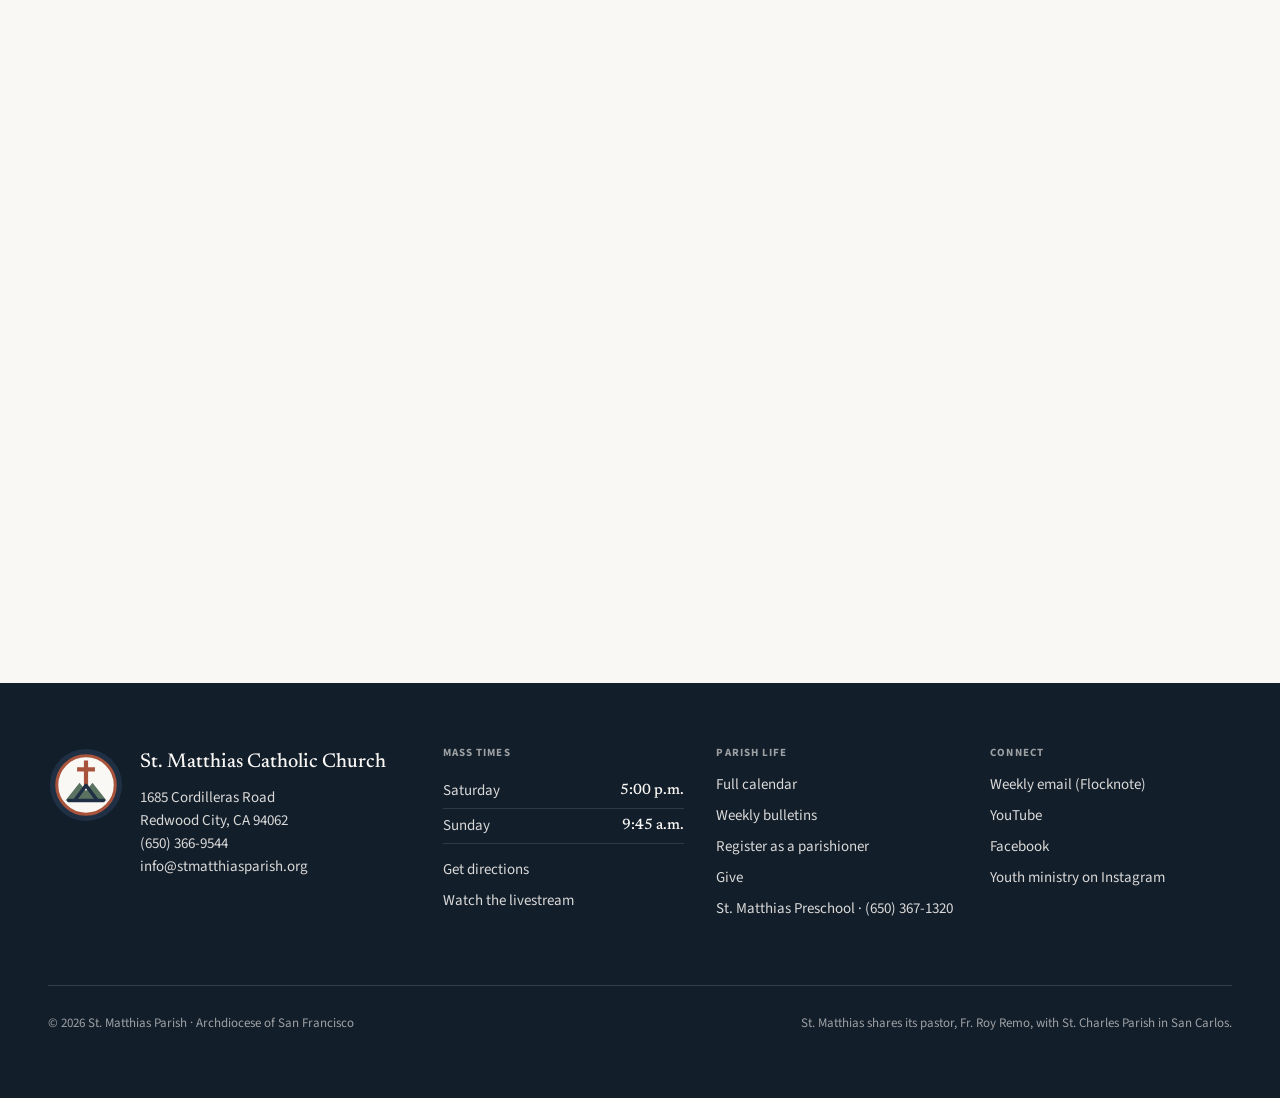
==== commit b1eebbd5: "Correct hero image anatomy" ====
--- a/index.html
+++ b/index.html
@@ -112,7 +112,7 @@
     <section class="scroll-hero" data-scroll-scene aria-labelledby="hero-title">
       <div class="scroll-hero-sticky">
         <article class="hero-scene is-active" data-scene data-hero-motion="pan">
-          <img class="hero-scene-media" src="images/Congregation-v2.png" width="1926" height="816" alt="A multigenerational congregation sharing the sign of peace inside St. Matthias Church">
+          <img class="hero-scene-media" src="images/Congregation-v3.png" width="1926" height="816" alt="A multigenerational congregation sharing the sign of peace inside St. Matthias Church">
           <div class="hero-scene-shade"></div>
           <div class="container hero-scene-copy">
             <p class="overline" data-load style="--d:200ms">A Catholic parish in Emerald Hills</p>
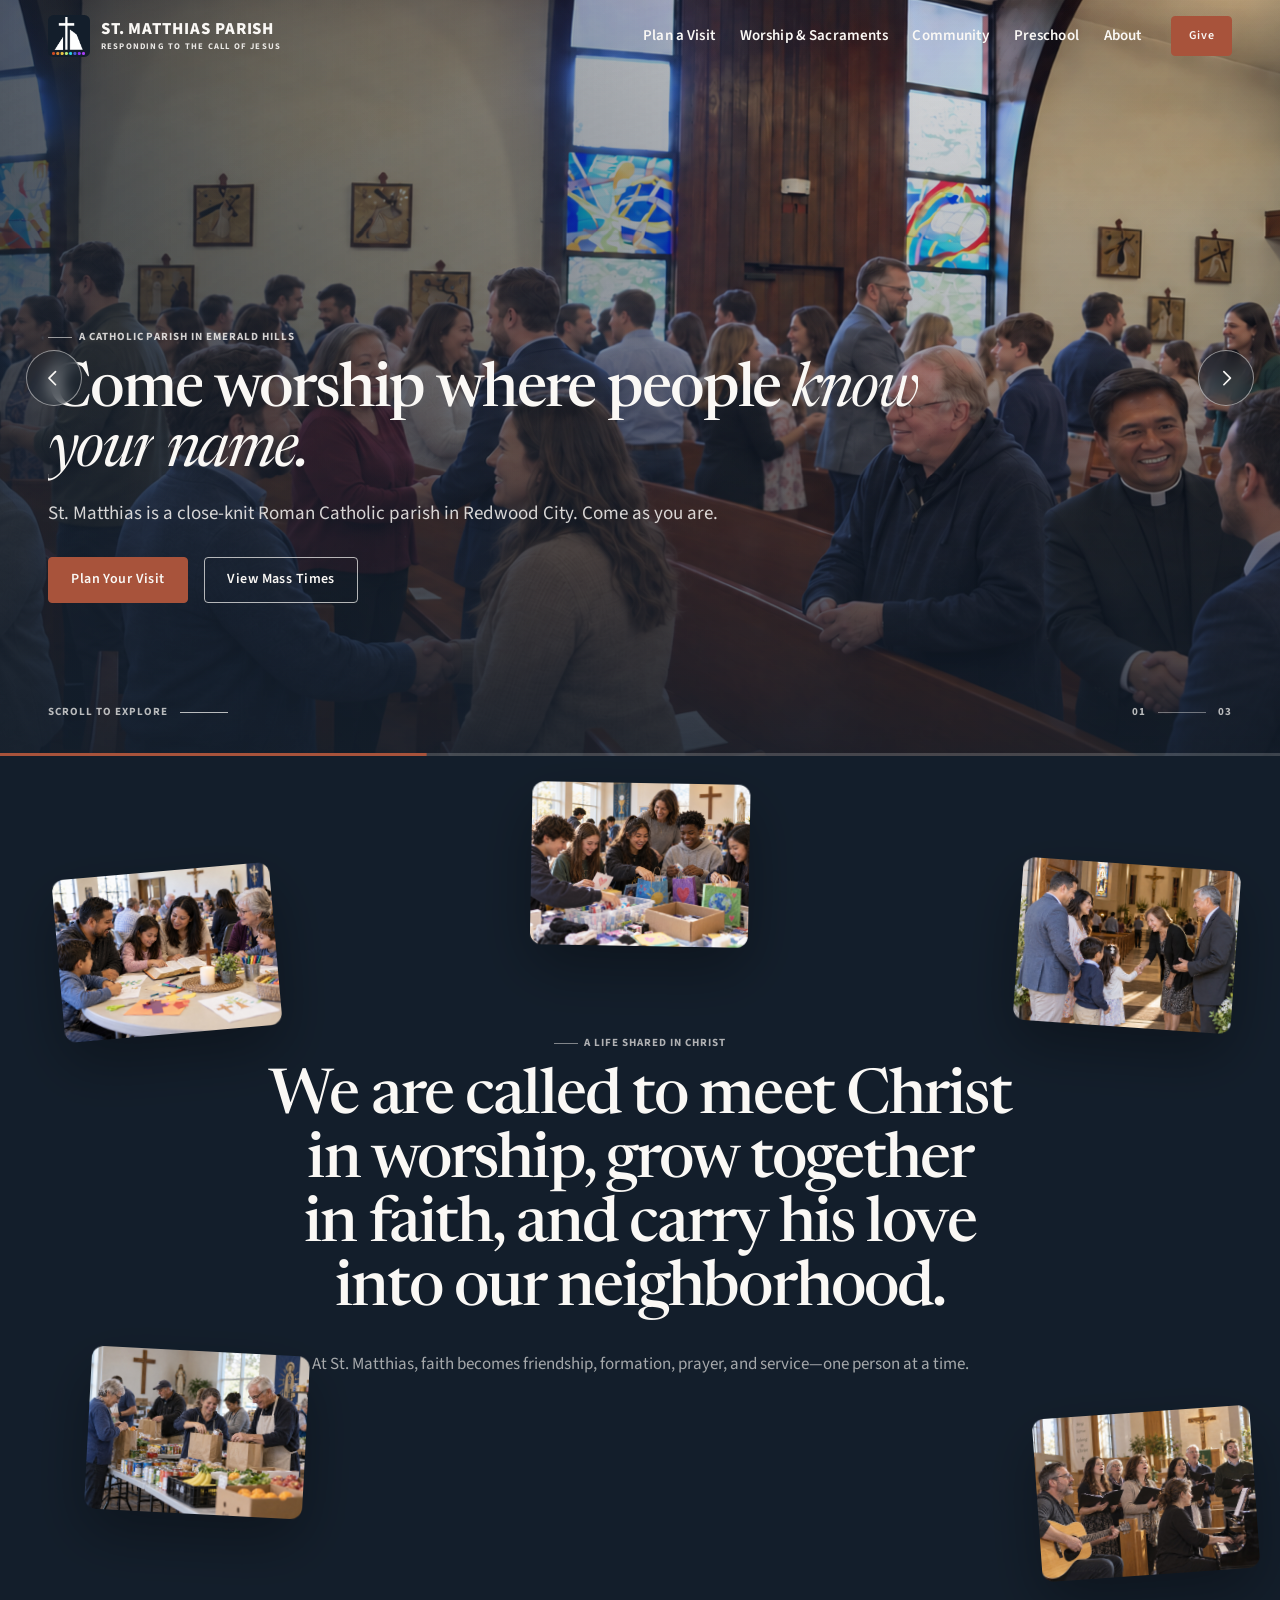
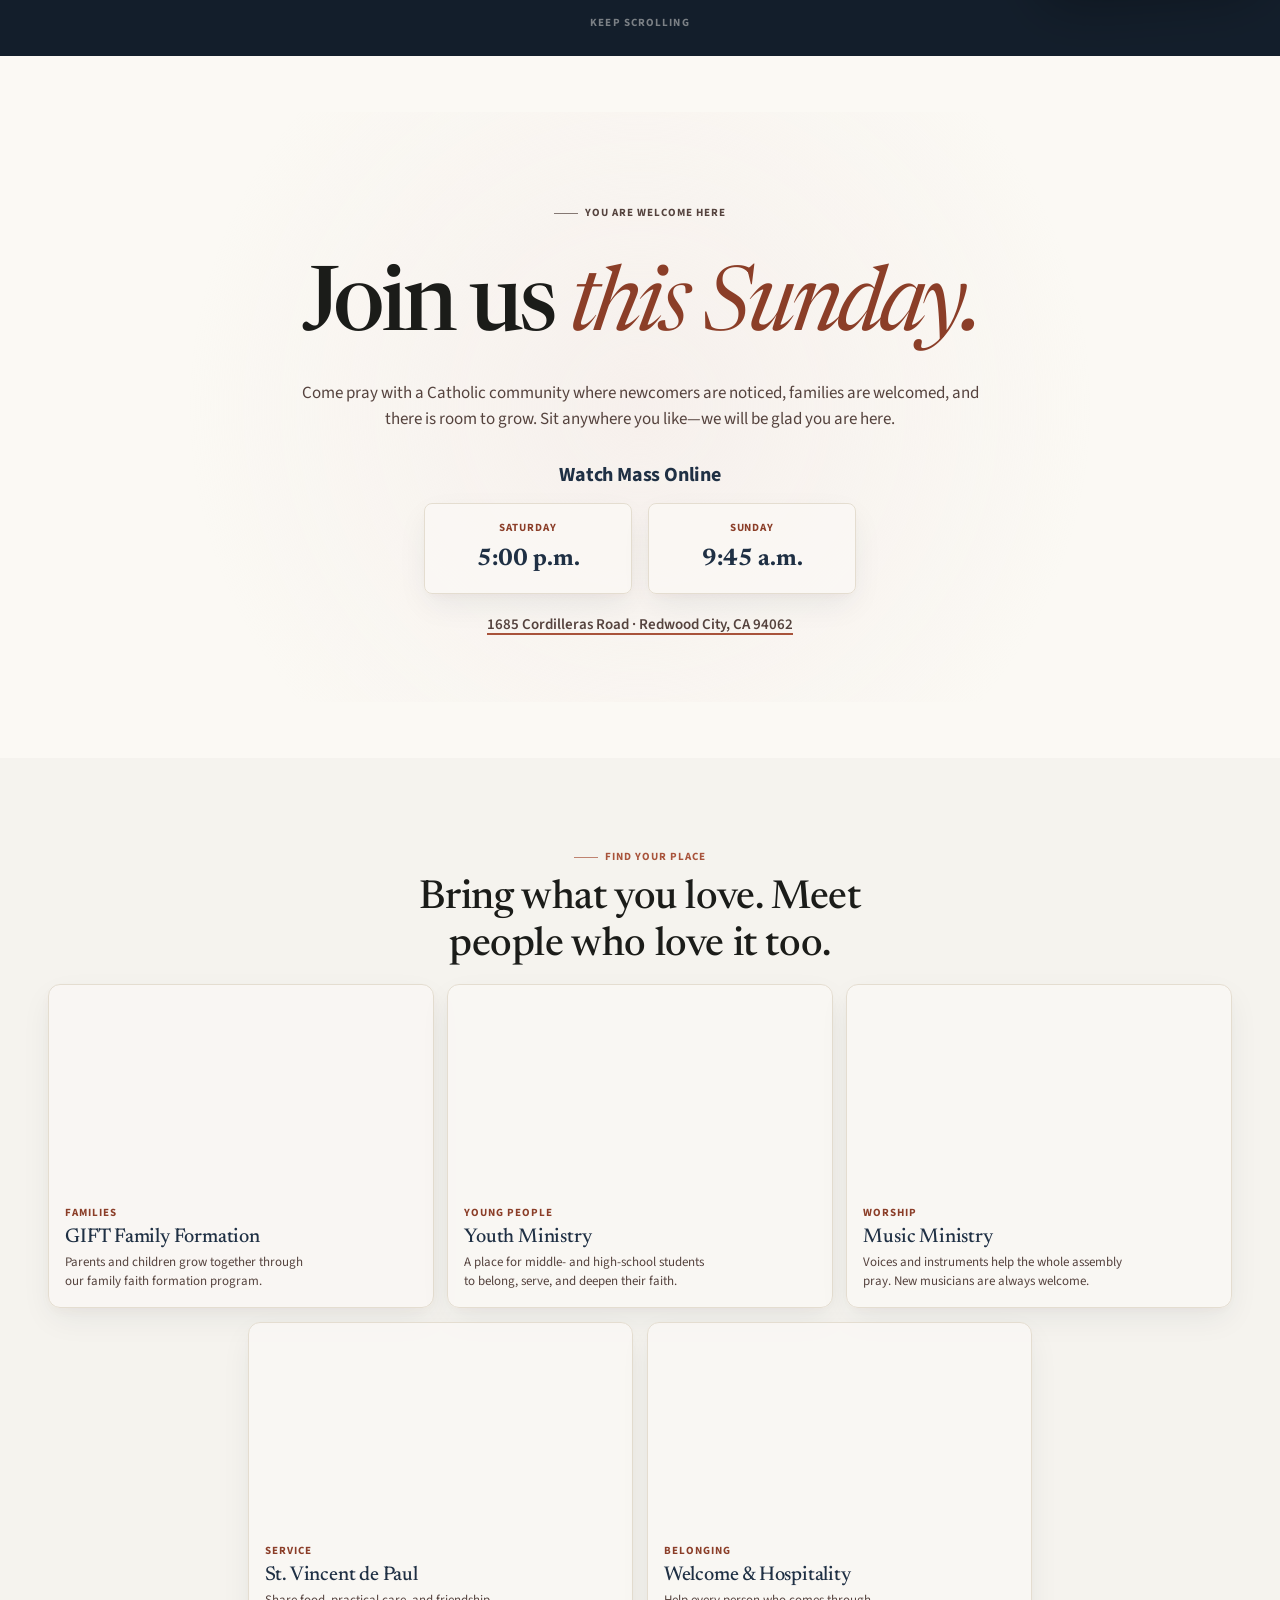
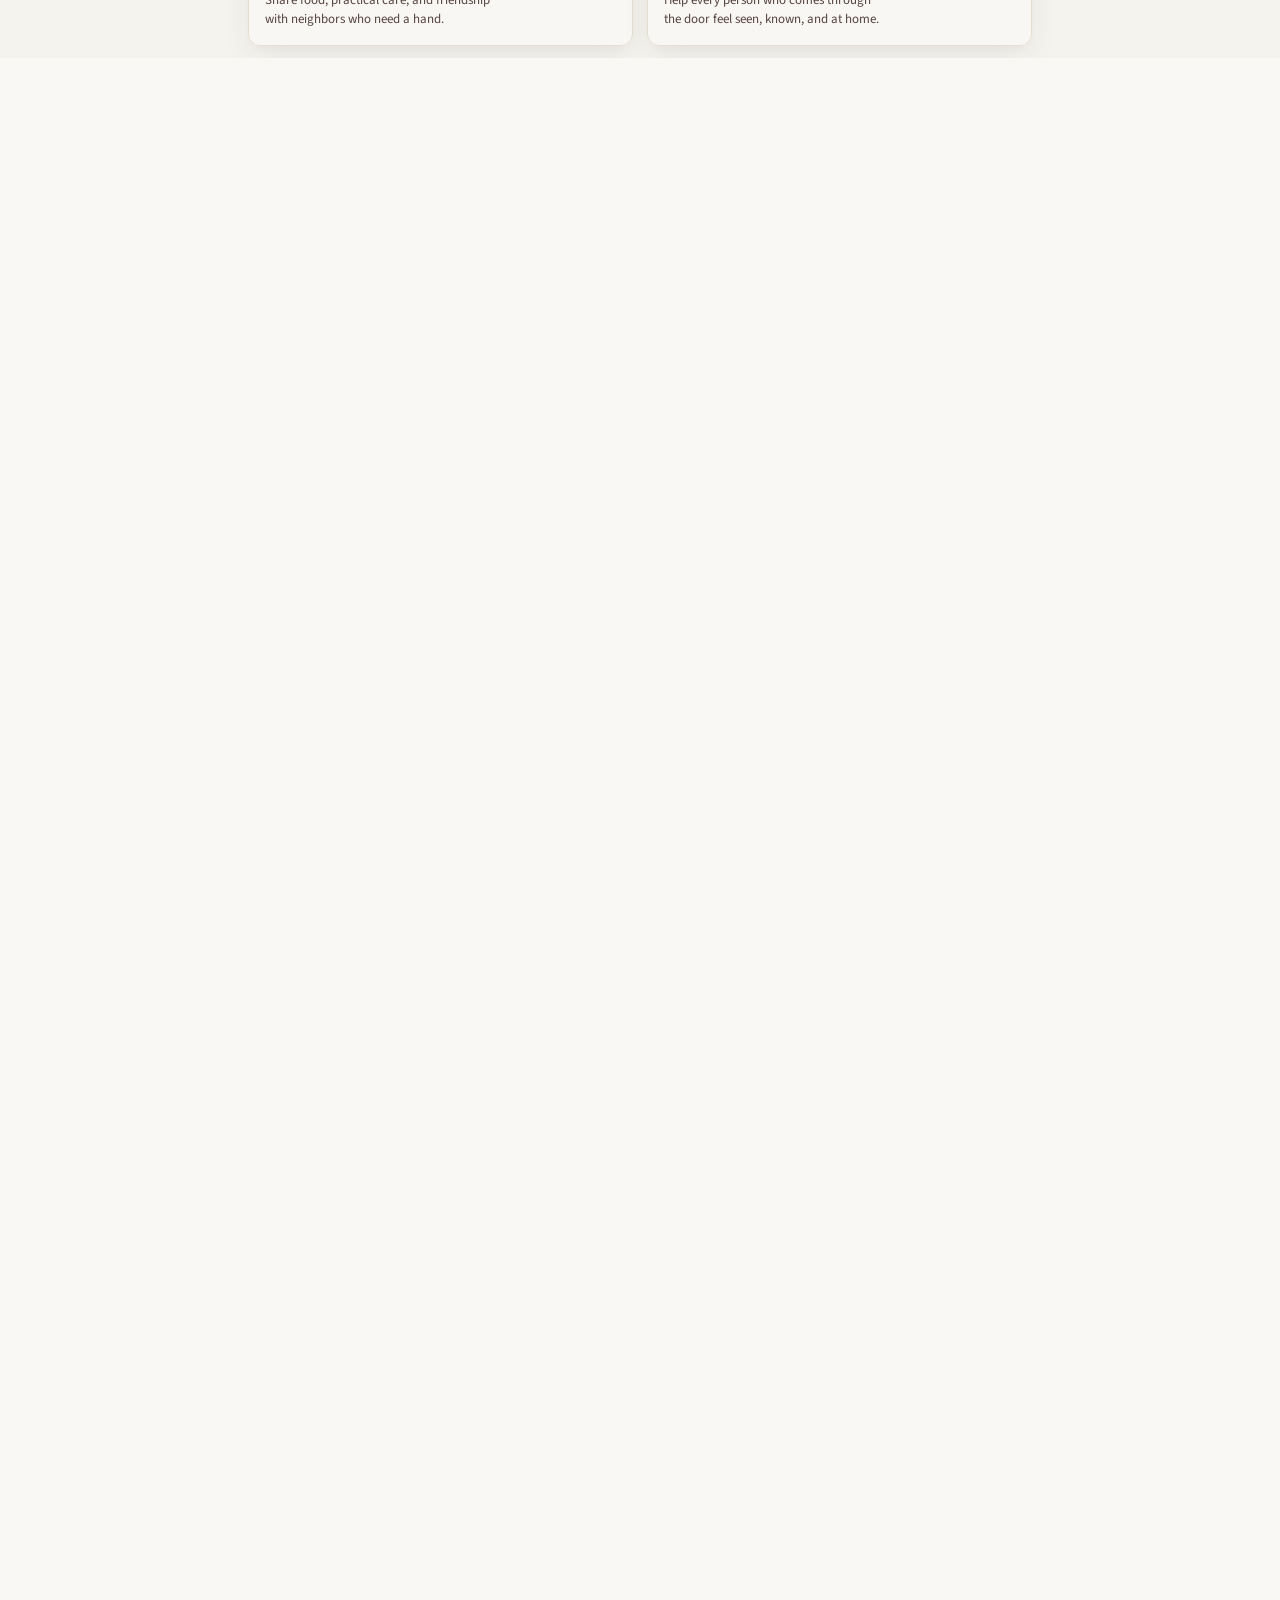
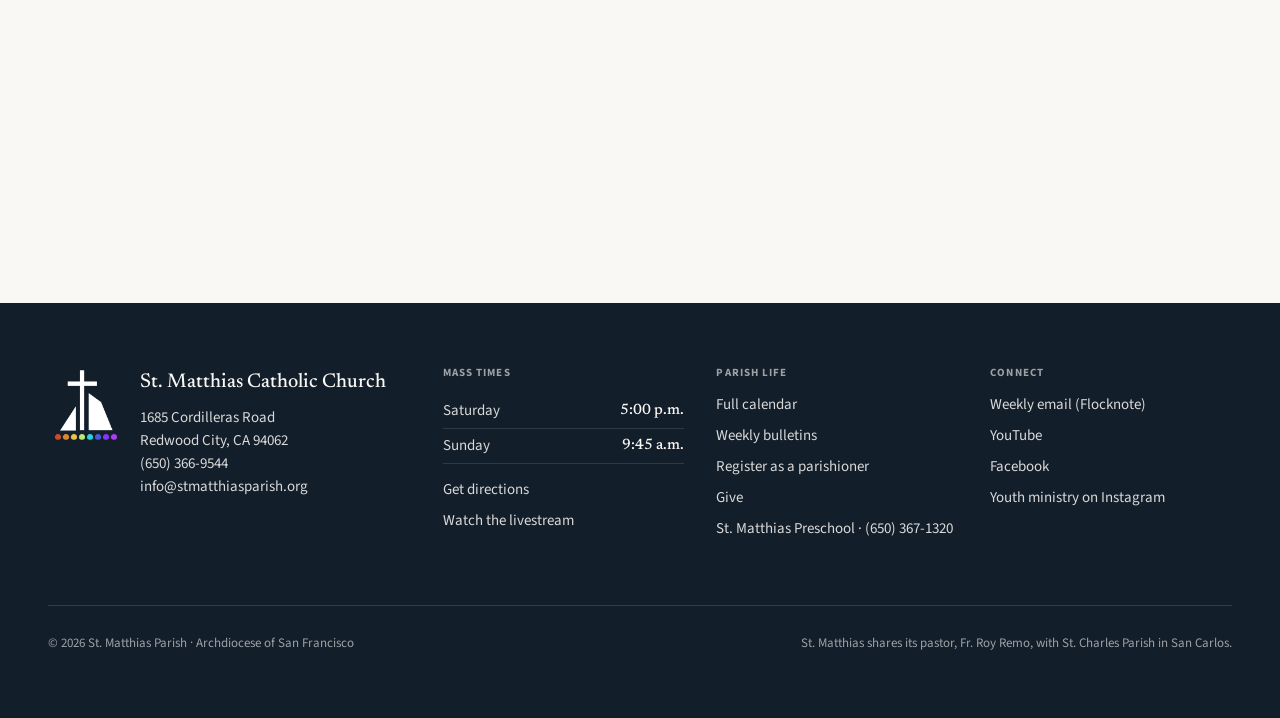
==== commit 72b803ec: "Match footer and header logos" ====
--- a/index.html
+++ b/index.html
@@ -271,7 +271,7 @@
     <div class="container">
       <div class="footer-grid">
         <div class="footer-brand">
-          <img class="footer-badge" src="images/logo-badge-bold.svg" width="400" height="400" alt="St. Matthias Parish. Responding to the Call of Jesus." loading="lazy">
+          <img class="footer-badge" src="images/LogoIcon.png" width="427" height="487" alt="St. Matthias Parish logo" loading="lazy">
           <div>
             <strong>St. Matthias Catholic Church</strong>
             <address>1685 Cordilleras Road<br>Redwood City, CA 94062<br>
--- a/css/site.css
+++ b/css/site.css
@@ -490,7 +490,7 @@
 .site-footer { padding-block: var(--s-2xl); background: var(--navy-deep); color: rgba(250, 248, 245, .86); font-size: var(--body-md); }
 .footer-grid { display: grid; gap: var(--s-xl) var(--gutter); }
 .footer-brand { display: flex; gap: 1rem; align-items: flex-start; }
-.footer-badge { width: 4.75rem; flex: none; }
+.footer-badge { width: 4.75rem; height: 4.75rem; padding: .2rem; flex: none; object-fit: contain; border-radius: .5rem; }
 .footer-brand strong { display: block; font-family: var(--font-display); font-size: var(--headline-sm); font-weight: 500; color: var(--stone-parchment); }
 .footer-brand address { margin-top: .5rem; line-height: 1.55; }
 .site-footer h2 { margin-bottom: .9rem; font-family: var(--font-body); font-size: var(--label-sm); font-weight: 700; letter-spacing: .1em; text-transform: uppercase; color: rgba(250, 248, 245, .6); }
@@ -726,11 +726,11 @@
 .mission-scroll {
   --p: 0;
   position: relative;
-  height: 240svh;
+  height: 100svh;
   background: var(--navy-deep);
   color: var(--stone-parchment);
 }
-.mission-sticky { position: sticky; top: 0; height: 100svh; overflow: clip; }
+.mission-sticky { position: relative; height: 100svh; overflow: clip; }
 .mission-copy {
   position: absolute;
   inset: 0;
@@ -748,8 +748,8 @@
   line-height: 1.02;
   letter-spacing: -.03em;
 }
-.mission-copy h2 .lit-word { color: rgba(250, 248, 245, .18); transition: color 240ms linear; }
-.mission-copy h2 .lit-word.is-lit { color: var(--stone-parchment); }
+.mission-copy h2 .lit-word { color: var(--stone-parchment); opacity: var(--word-light, .18); }
+.mission-copy h2 .lit-word.is-lit { opacity: 1; }
 .mission-copy > p:last-child { max-width: 43rem; margin: var(--s-lg) auto 0; color: rgba(250, 248, 245, .63); }
 .mission-image {
   position: absolute;
@@ -816,10 +816,9 @@
 .sunday-inner .sunday-address { margin-top: 1.25rem; font-size: var(--body-md); }
 .sunday-address a { font-weight: 600; text-decoration-color: var(--terracotta); text-decoration-thickness: 1.5px; }
 
-.ministry-scroll { --p: 0; position: relative; height: 180svh; }
+.ministry-scroll { --p: 0; position: relative; height: 100svh; }
 .ministry-sticky {
-  position: sticky;
-  top: 0;
+  position: relative;
   height: 100svh;
   display: grid;
   grid-template-rows: auto minmax(0, 1fr);
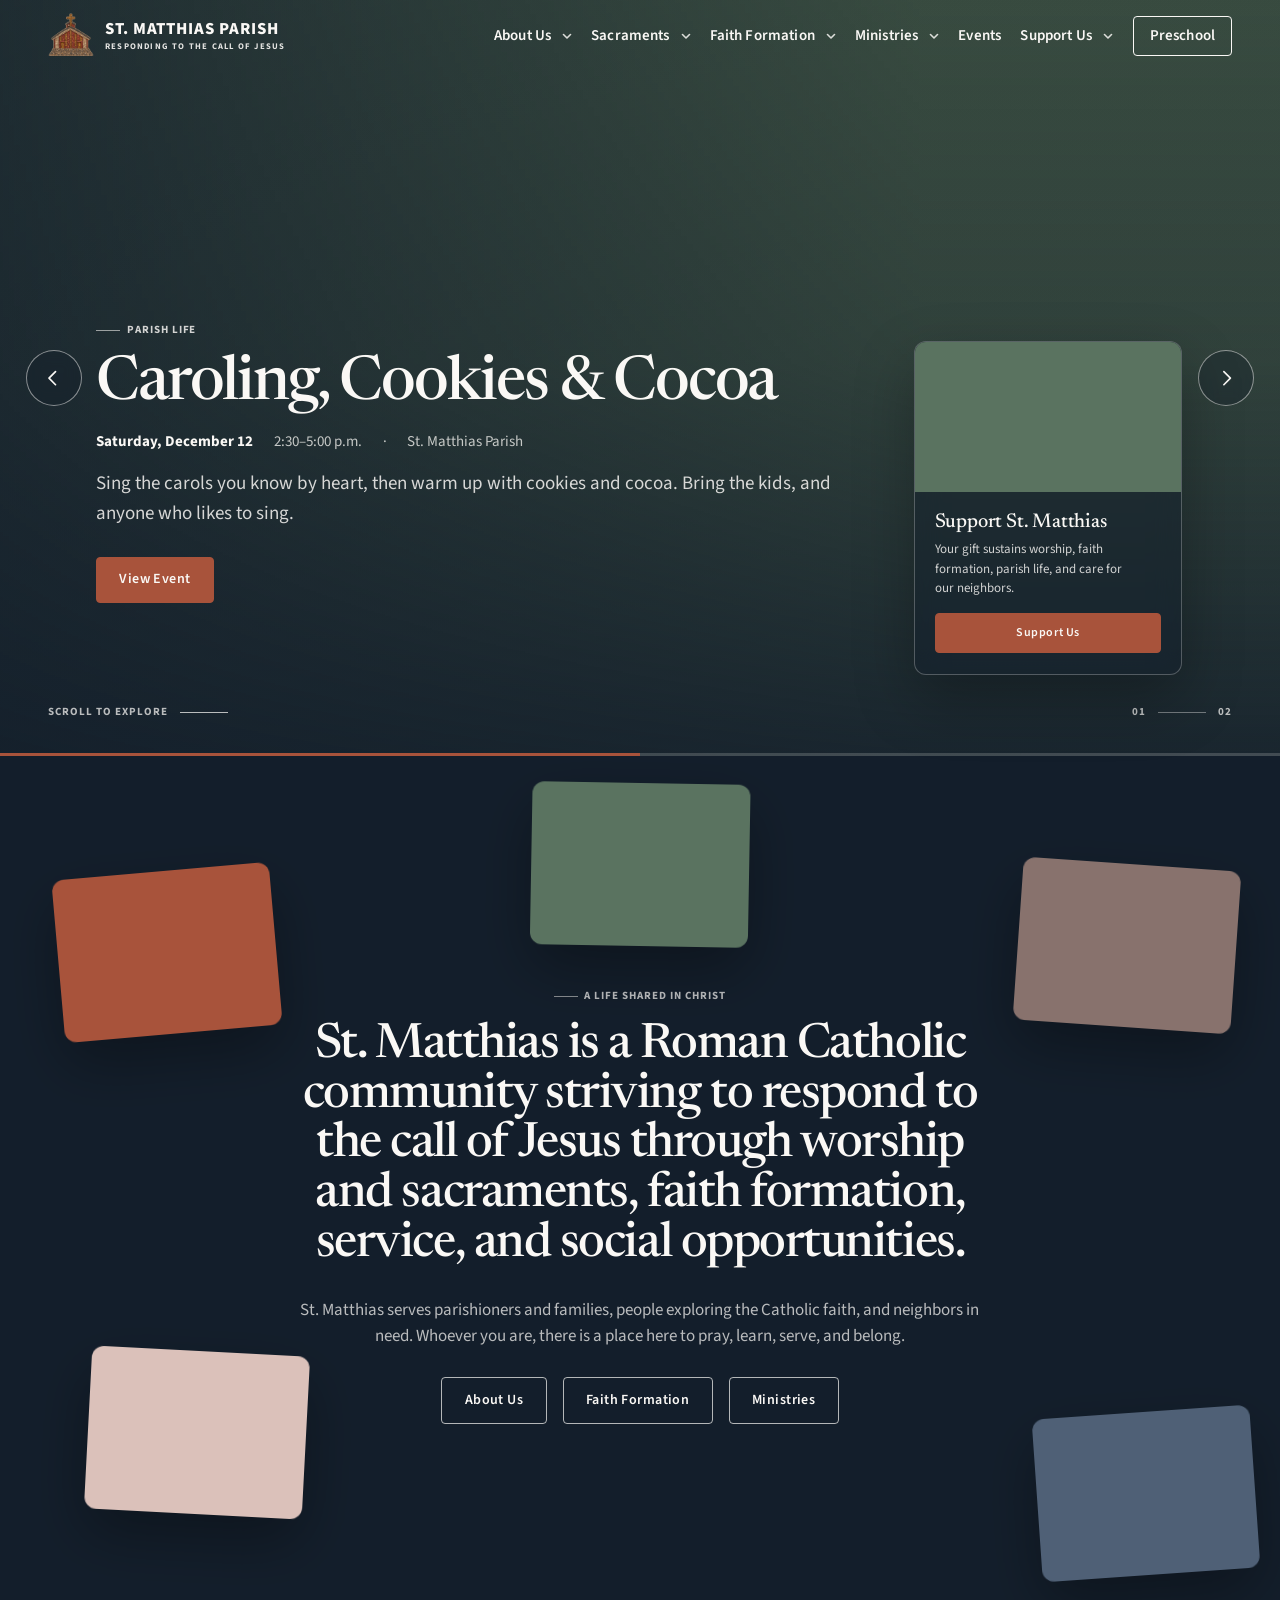
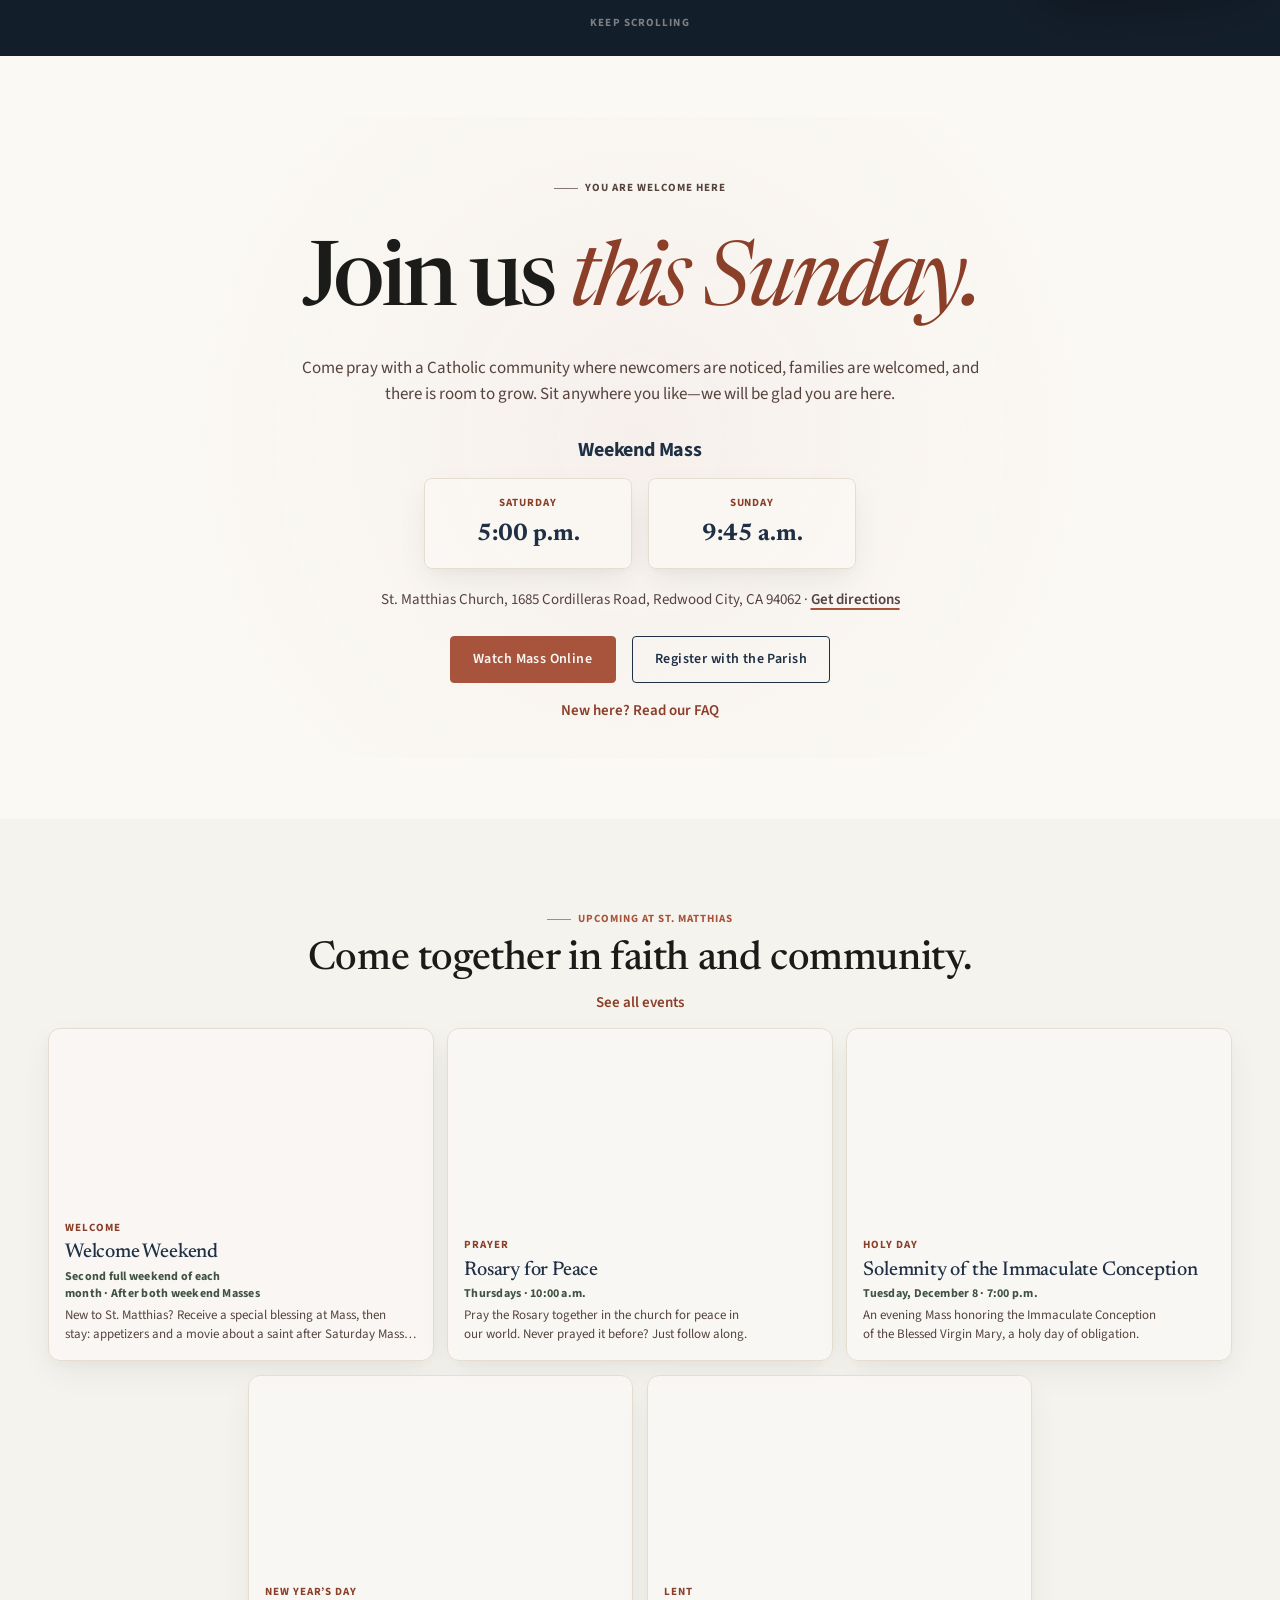
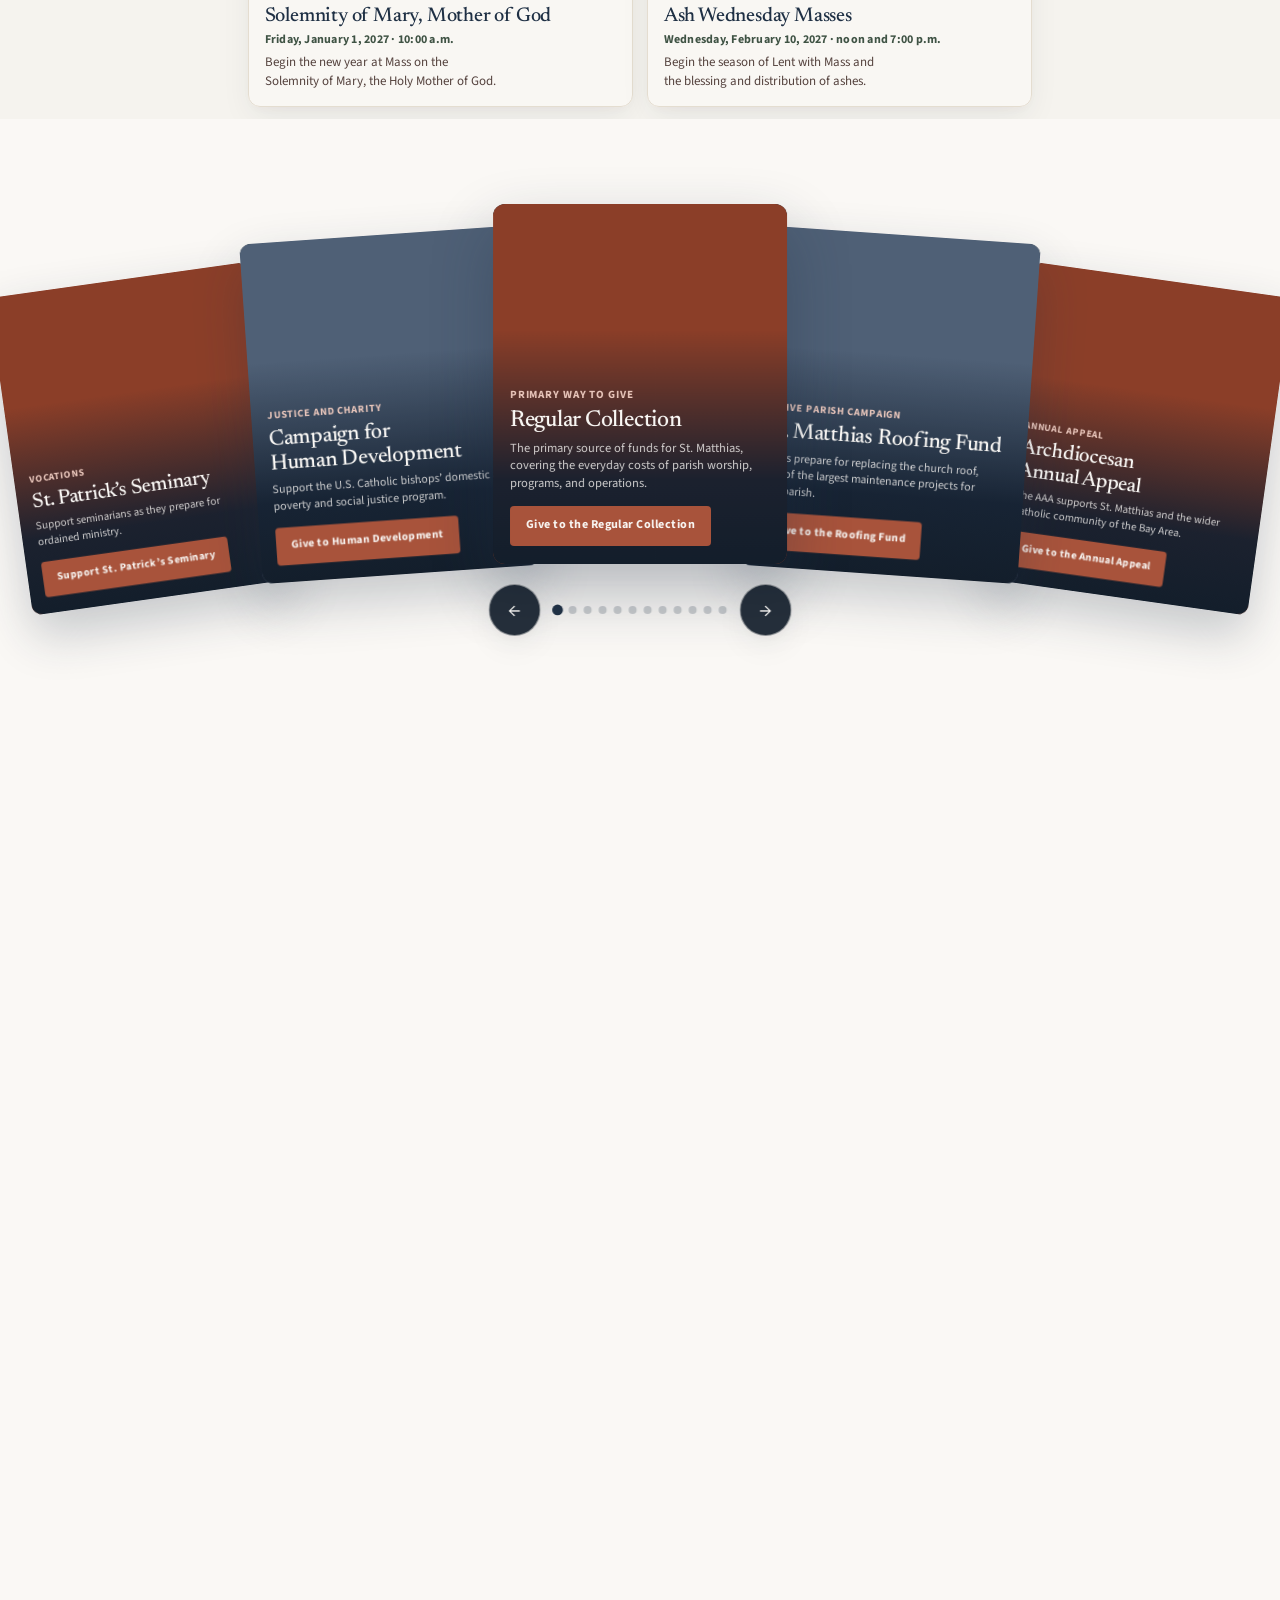
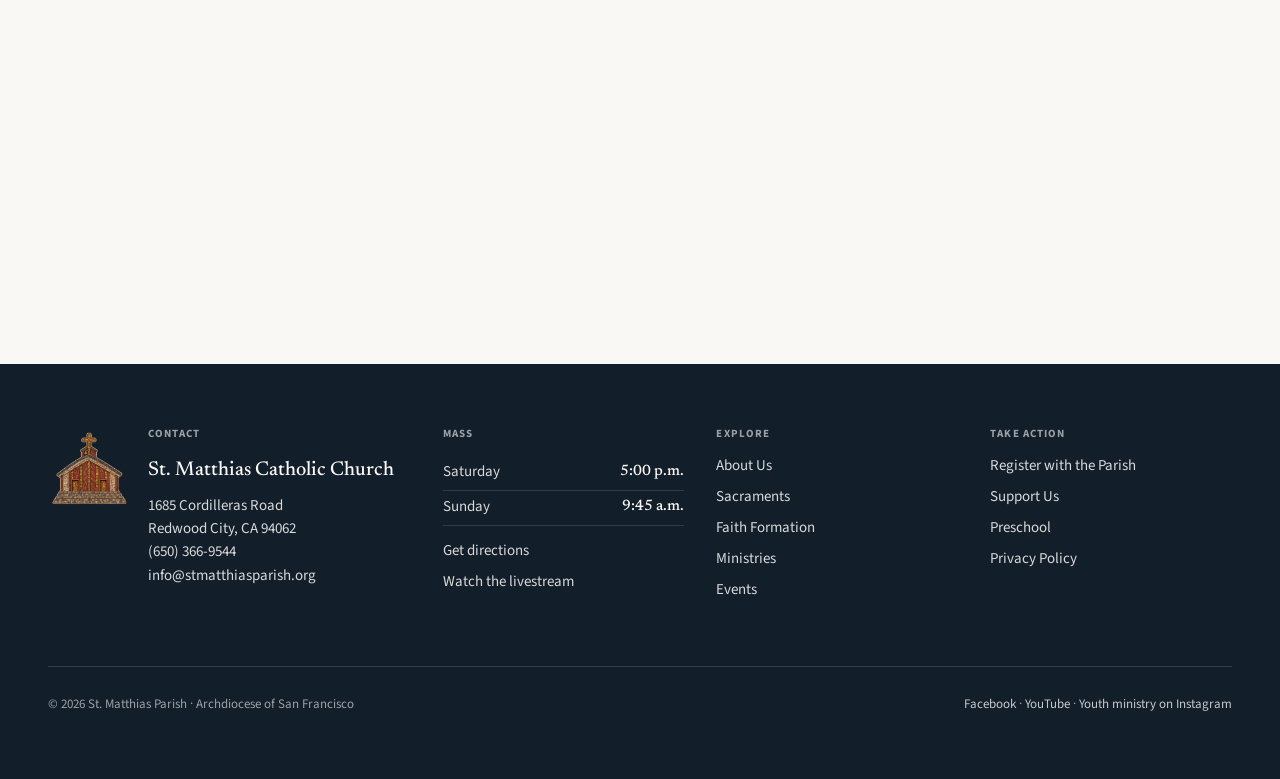
==== commit 7205b9ae: "Build out secondary pages, redesign Support Us, and update the logo - Add About Us, Sacraments, Fait" ====
--- a/index.html
+++ b/index.html
@@ -4,21 +4,18 @@
   <meta charset="utf-8">
   <meta name="viewport" content="width=device-width, initial-scale=1">
   <title>St. Matthias Catholic Church | Catholic Parish in Emerald Hills, Redwood City</title>
-  <meta name="description" content="St. Matthias is a welcoming Catholic parish in the Emerald Hills of Redwood City, CA. Mass Saturday 5:00 p.m. and Sunday 9:45 a.m. at 1685 Cordilleras Road. Come as you are.">
+  <meta name="description" content="St. Matthias is a Roman Catholic community in Redwood City responding to the call of Jesus through worship and sacraments, faith formation, service, and social opportunities. Mass Saturday 5:00 p.m. and Sunday 9:45 a.m.">
   <meta property="og:title" content="St. Matthias Catholic Church, Redwood City">
-  <meta property="og:description" content="A welcoming Catholic community in Emerald Hills. Mass Saturday 5:00 p.m. and Sunday 9:45 a.m.">
-  <meta property="og:image" content="videos/hero-poster.jpg">
+  <meta property="og:description" content="A Roman Catholic community in the Emerald Hills of Redwood City. Mass Saturday 5:00 p.m. and Sunday 9:45 a.m.">
+  <meta property="og:image" content="/images/NewLogo_Aged.png">
   <meta name="theme-color" content="#1F3044">
-  <link rel="icon" href="images/LogoIcon.png" type="image/png">
+  <link rel="icon" href="/images/logo-icon.png" type="image/png">
 
   <link rel="preconnect" href="https://fonts.googleapis.com">
   <link rel="preconnect" href="https://fonts.gstatic.com" crossorigin>
   <link rel="stylesheet" href="https://fonts.googleapis.com/css2?family=Newsreader:ital,opsz,wght@0,6..72,400;0,6..72,500;0,6..72,600;1,6..72,400&family=Source+Sans+3:wght@400;600;700&display=swap">
-  <link rel="stylesheet" href="css/tokens.css">
-  <link rel="stylesheet" href="css/site.css">
-
-  <!-- Concept review only: restore the chosen visual direction before first paint. -->
-  <script>(function(){try{var d=localStorage.getItem("stm-direction");if(d)document.documentElement.setAttribute("data-direction",d);}catch(e){}})();</script>
+  <link rel="stylesheet" href="/css/tokens.css">
+  <link rel="stylesheet" href="/css/site.css">
 
   <script type="application/ld+json">
   {
@@ -26,7 +23,7 @@
     "@type": "Church",
     "name": "St. Matthias Catholic Church",
     "alternateName": "St. Matthias Parish",
-    "url": "https://www.stmatthiasparish.org/",
+    "description": "A Roman Catholic community in the Archdiocese of San Francisco striving to respond to the call of Jesus through worship and sacraments, faith formation, service, and social opportunities.",
     "telephone": "+1-650-366-9544",
     "email": "info@stmatthiasparish.org",
     "address": {
@@ -48,278 +45,433 @@
 <body>
   <a class="skip-link" href="#main">Skip to content</a>
 
-  <!-- ===== Header / navigation ===== -->
-  <header class="site-header">
-    <div class="container header-inner">
-      <a class="brand" href="#main" aria-label="St. Matthias Parish home" data-load style="--d:0ms">
-        <img class="brand-mark" src="images/LogoIcon.png" width="427" height="487" alt="">
-        <span class="brand-text">
-          <span class="brand-name">St. Matthias Parish</span>
-          <span class="brand-tag">Responding to the Call of Jesus</span>
-        </span>
-      </a>
-
-      <nav class="nav-primary" aria-label="Primary" data-load style="--d:120ms">
-        <ul>
-          <li><a href="#join-us">Plan a Visit</a></li>
-          <li><a href="#join-us">Worship &amp; Sacraments</a></li>
-          <li><a href="#ministries">Community</a></li>
-          <li><a href="https://stmatthiaspreschool.org/" target="_blank" rel="noopener">Preschool</a></li>
-          <li><a href="#about">About</a></li>
-          <li><a class="btn btn-primary btn-sm nav-give" href="https://www.stmatthiasparish.org/online-donations/">Give</a></li>
-        </ul>
-      </nav>
-
-      <button class="nav-toggle" type="button" aria-expanded="false" aria-controls="drawer" aria-label="Open menu" data-load style="--d:120ms">
-        <span></span><span></span><span></span>
+<!-- build:header -->
+<header class="site-header">
+  <div class="container header-inner">
+    <a class="brand" href="/" aria-label="St. Matthias Parish home" data-load style="--d:0ms">
+      <img class="brand-mark" src="/images/logo-icon.png" width="256" height="256" alt="">
+      <span class="brand-text"><span class="brand-name">St. Matthias Parish</span><span class="brand-tag">Responding to the Call of Jesus</span></span>
+    </a>
+    <nav class="nav-primary" aria-label="Primary" data-load style="--d:120ms">
+      <ul class="nav-list">
+        <li class="nav-item has-sub"><a class="nav-link" href="/about-us/">About Us</a><button class="sub-toggle" type="button" aria-expanded="false" aria-controls="sub-about-us"><span class="visually-hidden">About Us menu</span><svg class="chev" viewBox="0 0 12 12" width="12" height="12" aria-hidden="true" focusable="false"><path d="M2.5 4.5 6 8l3.5-3.5" fill="none" stroke="currentColor" stroke-width="1.6" stroke-linecap="round" stroke-linejoin="round"/></svg></button><ul class="subnav" id="sub-about-us"><li><a href="/about-us/#mission">Our Parish &amp; Mission</a></li><li><a href="/about-us/#staff-leadership">Staff &amp; Leadership</a></li><li><a href="/about-us/#faq">New Here? FAQ</a></li><li><a href="/about-us/#contact">Contact &amp; Nonprofit Information</a></li></ul></li>
+        <li class="nav-item has-sub"><a class="nav-link" href="/sacraments/">Sacraments</a><button class="sub-toggle" type="button" aria-expanded="false" aria-controls="sub-sacraments"><span class="visually-hidden">Sacraments menu</span><svg class="chev" viewBox="0 0 12 12" width="12" height="12" aria-hidden="true" focusable="false"><path d="M2.5 4.5 6 8l3.5-3.5" fill="none" stroke="currentColor" stroke-width="1.6" stroke-linecap="round" stroke-linejoin="round"/></svg></button><ul class="subnav" id="sub-sacraments"><li><a href="/sacraments/#baptism">Baptism</a></li><li><a href="/sacraments/#reconciliation">Reconciliation</a></li><li><a href="/sacraments/#first-communion">First Communion &amp; Eucharist</a></li><li><a href="/sacraments/#confirmation">Confirmation</a></li><li><a href="/sacraments/#marriage">Marriage</a></li><li><a href="/sacraments/#anointing-of-the-sick">Anointing of the Sick</a></li><li><a href="/sacraments/#holy-orders">Holy Orders &amp; Vocations</a></li></ul></li>
+        <li class="nav-item has-sub"><a class="nav-link" href="/faith-formation/">Faith Formation</a><button class="sub-toggle" type="button" aria-expanded="false" aria-controls="sub-faith-formation"><span class="visually-hidden">Faith Formation menu</span><svg class="chev" viewBox="0 0 12 12" width="12" height="12" aria-hidden="true" focusable="false"><path d="M2.5 4.5 6 8l3.5-3.5" fill="none" stroke="currentColor" stroke-width="1.6" stroke-linecap="round" stroke-linejoin="round"/></svg></button><ul class="subnav" id="sub-faith-formation"><li><a href="/faith-formation/#children-families">Children &amp; Families</a></li><li><a href="/faith-formation/#youth">Youth</a></li><li><a href="/faith-formation/#adults">Adults</a></li><li><a href="/faith-formation/#becoming-catholic">Becoming Catholic</a></li></ul></li>
+        <li class="nav-item has-sub"><a class="nav-link" href="/ministries/">Ministries</a><button class="sub-toggle" type="button" aria-expanded="false" aria-controls="sub-ministries"><span class="visually-hidden">Ministries menu</span><svg class="chev" viewBox="0 0 12 12" width="12" height="12" aria-hidden="true" focusable="false"><path d="M2.5 4.5 6 8l3.5-3.5" fill="none" stroke="currentColor" stroke-width="1.6" stroke-linecap="round" stroke-linejoin="round"/></svg></button><ul class="subnav" id="sub-ministries"><li><a href="/ministries/#worship">Worship at Mass</a></li><li><a href="/ministries/#service">Serve Our Neighbors</a></li><li><a href="/ministries/#welcome">Welcome &amp; Community</a></li><li><a href="/ministries/#care">Care &amp; Support</a></li><li><a href="/ministries/#parish-support">Help the Parish</a></li></ul></li>
+        <li class="nav-item"><a class="nav-link" href="/events/">Events</a></li>
+        <li class="nav-item has-sub nav-item-support"><a class="nav-link" href="/support-us/">Support Us</a><button class="sub-toggle" type="button" aria-expanded="false" aria-controls="sub-support-us"><span class="visually-hidden">Support Us menu</span><svg class="chev" viewBox="0 0 12 12" width="12" height="12" aria-hidden="true" focusable="false"><path d="M2.5 4.5 6 8l3.5-3.5" fill="none" stroke="currentColor" stroke-width="1.6" stroke-linecap="round" stroke-linejoin="round"/></svg></button><ul class="subnav" id="sub-support-us"><li><a href="/support-us/#regular-collection">Regular Collection</a></li><li><a href="/support-us/#roofing-fund">St. Matthias Roofing Fund</a></li><li><a href="/support-us/#annual-appeal">Archdiocesan Annual Appeal</a></li><li><a href="/support-us/#building-fund">Building Fund</a></li><li><a href="/support-us/#st-vincent-de-paul">St. Vincent de Paul</a></li><li><a href="/support-us/#faith-formation">Faith Formation</a></li><li><a href="/support-us/#mass-stipend">Mass Stipend</a></li><li><a href="/support-us/#flower-offering">Flower Offering</a></li><li><a href="/support-us/#holy-days">Holy Days — All Saints &amp; All Souls</a></li><li><a href="/support-us/#world-mission-sunday">World Mission Sunday</a></li><li><a href="/support-us/#st-patricks-seminary">St. Patrick’s Seminary</a></li><li><a href="/support-us/#human-development">Campaign for Human Development</a></li></ul></li>
+        <li class="nav-item nav-item-external"><a class="nav-link nav-external" href="https://stmatthiaspreschool.org/" target="_blank" rel="noopener">Preschool<span class="visually-hidden"> (opens in a new tab)</span></a></li>
+      </ul>
+    </nav>
+    <button class="nav-toggle" type="button" aria-expanded="false" aria-controls="drawer" aria-label="Open menu" data-load style="--d:120ms">
+      <span></span><span></span><span></span>
+    </button>
+  </div>
+</header>
+
+<div class="drawer" id="drawer" aria-hidden="true">
+  <div class="drawer-scrim"></div>
+  <div class="drawer-panel" role="dialog" aria-modal="true" aria-label="Menu">
+    <div class="drawer-top">
+      <a class="drawer-title" href="/">St. Matthias Parish</a>
+      <button class="drawer-close" type="button" aria-label="Close menu">
+        <svg width="20" height="20" viewBox="0 0 20 20" aria-hidden="true"><path d="M4 4l12 12M16 4L4 16" stroke="currentColor" stroke-width="2" stroke-linecap="round"/></svg>
       </button>
     </div>
-  </header>
-
-  <!-- Mobile / tablet drawer -->
-  <div class="drawer" id="drawer" aria-hidden="true">
-    <div class="drawer-scrim"></div>
-    <div class="drawer-panel" role="dialog" aria-modal="true" aria-label="Menu">
-      <div class="drawer-top">
-        <span class="drawer-title">St. Matthias Parish</span>
-        <button class="drawer-close" type="button" aria-label="Close menu">
-          <svg width="20" height="20" viewBox="0 0 20 20" aria-hidden="true"><path d="M4 4l12 12M16 4L4 16" stroke="currentColor" stroke-width="2" stroke-linecap="round"/></svg>
-        </button>
-      </div>
-      <nav class="drawer-nav" aria-label="Mobile">
-        <ul>
-          <li><a href="#main">Home <span class="arr" aria-hidden="true">&rarr;</span></a></li>
-          <li><a href="#join-us">Plan a Visit <span class="arr" aria-hidden="true">&rarr;</span></a></li>
-          <li><a href="#join-us">Worship &amp; Sacraments <span class="arr" aria-hidden="true">&rarr;</span></a></li>
-          <li><a href="#ministries">Community <span class="arr" aria-hidden="true">&rarr;</span></a></li>
-          <li><a href="https://stmatthiaspreschool.org/" target="_blank" rel="noopener">Preschool <span class="arr" aria-hidden="true">&rarr;</span></a></li>
-          <li><a href="#about">About <span class="arr" aria-hidden="true">&rarr;</span></a></li>
-        </ul>
-        <a class="btn btn-primary drawer-give" href="https://www.stmatthiasparish.org/online-donations/">Give</a>
-      </nav>
-      <div class="drawer-meta">
-        <strong>Mass this weekend</strong>
-        <div class="pills">
-          <span class="pill"><span class="pill-day">Saturday</span><span class="pill-time">5:00 p.m.</span></span>
-          <span class="pill"><span class="pill-day">Sunday</span><span class="pill-time">9:45 a.m.</span></span>
-        </div>
-        <address>1685 Cordilleras Road<br>Redwood City, CA 94062<br><a href="tel:+16503669544">(650) 366-9544</a></address>
-      </div>
+    <nav class="drawer-nav" aria-label="Mobile">
+      <ul>
+        <li class="drawer-item"><div class="drawer-row"><a href="/about-us/">About Us</a><button class="drawer-sub-toggle" type="button" aria-expanded="false" aria-controls="dsub-about-us"><span class="visually-hidden">Show About Us links</span><svg class="chev" viewBox="0 0 12 12" width="12" height="12" aria-hidden="true" focusable="false"><path d="M2.5 4.5 6 8l3.5-3.5" fill="none" stroke="currentColor" stroke-width="1.6" stroke-linecap="round" stroke-linejoin="round"/></svg></button></div><ul class="drawer-sub" id="dsub-about-us" hidden><li><a href="/about-us/#mission">Our Parish &amp; Mission</a></li><li><a href="/about-us/#staff-leadership">Staff &amp; Leadership</a></li><li><a href="/about-us/#faq">New Here? FAQ</a></li><li><a href="/about-us/#contact">Contact &amp; Nonprofit Information</a></li></ul></li>
+        <li class="drawer-item"><div class="drawer-row"><a href="/sacraments/">Sacraments</a><button class="drawer-sub-toggle" type="button" aria-expanded="false" aria-controls="dsub-sacraments"><span class="visually-hidden">Show Sacraments links</span><svg class="chev" viewBox="0 0 12 12" width="12" height="12" aria-hidden="true" focusable="false"><path d="M2.5 4.5 6 8l3.5-3.5" fill="none" stroke="currentColor" stroke-width="1.6" stroke-linecap="round" stroke-linejoin="round"/></svg></button></div><ul class="drawer-sub" id="dsub-sacraments" hidden><li><a href="/sacraments/#baptism">Baptism</a></li><li><a href="/sacraments/#reconciliation">Reconciliation</a></li><li><a href="/sacraments/#first-communion">First Communion &amp; Eucharist</a></li><li><a href="/sacraments/#confirmation">Confirmation</a></li><li><a href="/sacraments/#marriage">Marriage</a></li><li><a href="/sacraments/#anointing-of-the-sick">Anointing of the Sick</a></li><li><a href="/sacraments/#holy-orders">Holy Orders &amp; Vocations</a></li></ul></li>
+        <li class="drawer-item"><div class="drawer-row"><a href="/faith-formation/">Faith Formation</a><button class="drawer-sub-toggle" type="button" aria-expanded="false" aria-controls="dsub-faith-formation"><span class="visually-hidden">Show Faith Formation links</span><svg class="chev" viewBox="0 0 12 12" width="12" height="12" aria-hidden="true" focusable="false"><path d="M2.5 4.5 6 8l3.5-3.5" fill="none" stroke="currentColor" stroke-width="1.6" stroke-linecap="round" stroke-linejoin="round"/></svg></button></div><ul class="drawer-sub" id="dsub-faith-formation" hidden><li><a href="/faith-formation/#children-families">Children &amp; Families</a></li><li><a href="/faith-formation/#youth">Youth</a></li><li><a href="/faith-formation/#adults">Adults</a></li><li><a href="/faith-formation/#becoming-catholic">Becoming Catholic</a></li></ul></li>
+        <li class="drawer-item"><div class="drawer-row"><a href="/ministries/">Ministries</a><button class="drawer-sub-toggle" type="button" aria-expanded="false" aria-controls="dsub-ministries"><span class="visually-hidden">Show Ministries links</span><svg class="chev" viewBox="0 0 12 12" width="12" height="12" aria-hidden="true" focusable="false"><path d="M2.5 4.5 6 8l3.5-3.5" fill="none" stroke="currentColor" stroke-width="1.6" stroke-linecap="round" stroke-linejoin="round"/></svg></button></div><ul class="drawer-sub" id="dsub-ministries" hidden><li><a href="/ministries/#worship">Worship at Mass</a></li><li><a href="/ministries/#service">Serve Our Neighbors</a></li><li><a href="/ministries/#welcome">Welcome &amp; Community</a></li><li><a href="/ministries/#care">Care &amp; Support</a></li><li><a href="/ministries/#parish-support">Help the Parish</a></li></ul></li>
+        <li class="drawer-item"><div class="drawer-row"><a href="/events/">Events</a></div></li>
+        <li class="drawer-item drawer-item-support"><div class="drawer-row"><a href="/support-us/">Support Us</a><button class="drawer-sub-toggle" type="button" aria-expanded="false" aria-controls="dsub-support-us"><span class="visually-hidden">Show Support Us links</span><svg class="chev" viewBox="0 0 12 12" width="12" height="12" aria-hidden="true" focusable="false"><path d="M2.5 4.5 6 8l3.5-3.5" fill="none" stroke="currentColor" stroke-width="1.6" stroke-linecap="round" stroke-linejoin="round"/></svg></button></div><ul class="drawer-sub" id="dsub-support-us" hidden><li><a href="/support-us/#regular-collection">Regular Collection</a></li><li><a href="/support-us/#roofing-fund">St. Matthias Roofing Fund</a></li><li><a href="/support-us/#annual-appeal">Archdiocesan Annual Appeal</a></li><li><a href="/support-us/#building-fund">Building Fund</a></li><li><a href="/support-us/#st-vincent-de-paul">St. Vincent de Paul</a></li><li><a href="/support-us/#faith-formation">Faith Formation</a></li><li><a href="/support-us/#mass-stipend">Mass Stipend</a></li><li><a href="/support-us/#flower-offering">Flower Offering</a></li><li><a href="/support-us/#holy-days">Holy Days — All Saints &amp; All Souls</a></li><li><a href="/support-us/#world-mission-sunday">World Mission Sunday</a></li><li><a href="/support-us/#st-patricks-seminary">St. Patrick’s Seminary</a></li><li><a href="/support-us/#human-development">Campaign for Human Development</a></li></ul></li>
+        <li class="drawer-item drawer-item-external"><div class="drawer-row"><a href="https://stmatthiaspreschool.org/" target="_blank" rel="noopener">Preschool<span class="visually-hidden"> (opens in a new tab)</span></a></div></li>
+      </ul>
+    </nav>
+    <div class="drawer-meta">
+      <strong>Mass this weekend</strong>
+      <div class="pills"><span class="pill"><span class="pill-day">Saturday</span><span class="pill-time">5:00 p.m.</span></span><span class="pill"><span class="pill-day">Sunday</span><span class="pill-time">9:45 a.m.</span></span></div>
+      <address>1685 Cordilleras Road<br>Redwood City, CA 94062<br><a href="tel:+16503669544">(650) 366-9544</a></address>
     </div>
   </div>
+</div>
+<!-- /build:header -->
 
   <main id="main">
-    <section class="scroll-hero" data-scroll-scene aria-labelledby="hero-title">
+    <h1 class="visually-hidden">St. Matthias Catholic Church, a Roman Catholic parish in Emerald Hills, Redwood City</h1>
+
+    <!-- 1. Hero carousel: featured upcoming events from data/events.json -->
+    <section class="scroll-hero" data-scroll-scene aria-label="Featured upcoming events">
       <div class="scroll-hero-sticky">
-        <article class="hero-scene is-active" data-scene data-hero-motion="pan">
-          <img class="hero-scene-media" src="images/Congregation-v3.png" width="1926" height="816" alt="A multigenerational congregation sharing the sign of peace inside St. Matthias Church">
-          <div class="hero-scene-shade"></div>
-          <div class="container hero-scene-copy">
-            <p class="overline" data-load style="--d:200ms">A Catholic parish in Emerald Hills</p>
-            <h1 class="display" id="hero-title" data-split style="--d:320ms">Come worship where people <em>know your name.</em></h1>
-            <p class="lede" data-load style="--d:900ms">St. Matthias is a close-knit Roman Catholic parish in Redwood City. Come as you are.</p>
-            <div class="btn-row" data-load style="--d:1050ms">
-              <a class="btn btn-primary" href="#join-us">Plan Your Visit</a>
-              <a class="btn btn-ghost" href="#join-us">View Mass Times</a>
-            </div>
-          </div>
-        </article>
-
-        <article class="hero-scene" data-scene data-hero-motion="zoom" data-hero-framing="right" aria-hidden="true">
-          <img class="hero-scene-media" src="images/generated/car-show.jpg" width="1680" height="945" alt="St. Matthias parishioners enjoying classic cars, food, and conversation in the church parking lot">
-          <div class="hero-scene-shade"></div>
-          <div class="container hero-scene-copy">
-            <p class="overline">Coming up at St. Matthias</p>
-            <h2 class="display">A day for chrome, <span class="hero-keep">conversation, and <em>community.</em></span></h2>
-            <p class="lede">Classic cars, great food, music, raffles, and family fun with the Highlands Community Club.</p>
-            <div class="hero-event-meta"><strong>Saturday, October 17</strong><span>9:00 a.m.–3:00 p.m.</span><span>Free admission</span></div>
-          </div>
-        </article>
-
-        <article class="hero-scene" data-scene data-hero-motion="zoom" aria-hidden="true">
-          <img class="hero-scene-media" src="images/generated/filipino-ministry.jpg" width="1680" height="945" alt="Filipino Ministry hosts welcoming parishioners over doughnuts and coffee in the parish hall">
-          <div class="hero-scene-shade"></div>
-          <div class="container hero-scene-copy">
-            <p class="overline">Coming up at St. Matthias</p>
-            <h2 class="display">Coffee, doughnuts, <span class="hero-keep">and a <em>Filipino welcome.</em></span></h2>
-            <p class="lede">Meet the Filipino Ministry team and learn about its faith and community work after Sunday Mass.</p>
-            <div class="hero-event-meta"><strong>Sunday, September 13</strong><span>After the 9:45 a.m. Mass</span><span>Fr. Lacey Hall</span></div>
-          </div>
-        </article>
-
-        <button class="hero-arrow hero-arrow-prev" type="button" data-hero-prev aria-label="Show previous hero topic">
+<!-- build:home-hero -->
+<article class="hero-scene is-active" data-scene data-hero-motion="pan" data-event-end="2026-11-08T10:45:00-08:00" aria-labelledby="hero-event-masses-of-remembrance">
+  <div class="hero-scene-media media-ph ph-navy" data-image-slot="featured-event-1" aria-hidden="true"></div>
+  <div class="hero-scene-shade"></div>
+  <div class="container hero-scene-copy">
+    <p class="overline" data-load style="--d:200ms">Worship</p>
+    <h2 class="display" id="hero-event-masses-of-remembrance" data-split style="--d:320ms">Masses of Remembrance</h2>
+    <p class="hero-event-meta" data-load style="--d:760ms"><strong><time datetime="2026-11-07T17:00:00-08:00">November 7–8</time></strong><span>Saturday 5:00 p.m. · Sunday 9:45 a.m.</span><span>St. Matthias Church</span></p>
+    <p class="lede" data-load style="--d:900ms">Each November the Church prays for all who have died. Come remember the people you love at either weekend Mass, or join Sunday’s Mass online.</p>
+    <div class="btn-row" data-load style="--d:1050ms"><a class="btn btn-primary" href="/events/#masses-of-remembrance">View Event<span class="visually-hidden">: Masses of Remembrance</span></a></div>
+  </div>
+</article>
+<article class="hero-scene" data-scene data-hero-motion="zoom" data-event-end="2026-12-12T17:00:00-08:00" aria-hidden="true" aria-labelledby="hero-event-caroling-cookies-cocoa">
+  <div class="hero-scene-media media-ph ph-moss" data-image-slot="featured-event-2" aria-hidden="true"></div>
+  <div class="hero-scene-shade"></div>
+  <div class="container hero-scene-copy">
+    <p class="overline">Parish life</p>
+    <h2 class="display" id="hero-event-caroling-cookies-cocoa">Caroling, Cookies &amp; Cocoa</h2>
+    <p class="hero-event-meta"><strong><time datetime="2026-12-12T14:30:00-08:00">Saturday, December 12</time></strong><span>2:30–5:00 p.m.</span><span>St. Matthias Parish</span></p>
+    <p class="lede">Sing the carols you know by heart, then warm up with cookies and cocoa. Bring the kids, and anyone who likes to sing.</p>
+    <div class="btn-row"><a class="btn btn-primary" href="/events/#caroling-cookies-cocoa">View Event<span class="visually-hidden">: Caroling, Cookies &amp; Cocoa</span></a></div>
+  </div>
+</article>
+<article class="hero-scene" data-scene data-hero-motion="zoom" data-event-end="2026-12-24T22:00:00-08:00" aria-hidden="true" aria-labelledby="hero-event-christmas-eve-masses">
+  <div class="hero-scene-media media-ph ph-clay" data-image-slot="featured-event-3" aria-hidden="true"></div>
+  <div class="hero-scene-shade"></div>
+  <div class="container hero-scene-copy">
+    <p class="overline">Christmas</p>
+    <h2 class="display" id="hero-event-christmas-eve-masses">Christmas Eve Masses</h2>
+    <p class="hero-event-meta"><strong><time datetime="2026-12-24T16:00:00-08:00">Thursday, December 24</time></strong><span>4:00 p.m. and 9:00 p.m.</span><span>St. Matthias Church</span></p>
+    <p class="lede">Welcome the birth of Jesus Christ at an afternoon or evening Mass. Visiting family and friends are welcome too.</p>
+    <div class="btn-row"><a class="btn btn-primary" href="/events/#christmas-eve-masses">View Event<span class="visually-hidden">: Christmas Eve Masses</span></a></div>
+  </div>
+</article>
+<article class="hero-scene" data-scene-fallback hidden aria-labelledby="hero-fallback-title">
+  <div class="hero-scene-media media-ph ph-navy" data-image-slot="featured-event-fallback" aria-hidden="true"></div>
+  <div class="hero-scene-shade"></div>
+  <div class="container hero-scene-copy">
+    <p class="overline">Join us this weekend</p>
+    <h2 class="display" id="hero-fallback-title">Mass at St. Matthias</h2>
+    <p class="hero-event-meta"><strong>Saturday 5:00 p.m.</strong><span>Sunday 9:45 a.m.</span><span>St. Matthias Church</span></p>
+    <div class="btn-row"><a class="btn btn-primary" href="/events/">See Upcoming Events</a></div>
+  </div>
+</article>
+<!-- /build:home-hero -->
+
+        <button class="hero-arrow hero-arrow-prev" type="button" data-hero-prev aria-label="Show previous featured event">
           <svg viewBox="0 0 24 24" aria-hidden="true"><path d="m14.5 5-7 7 7 7"/></svg>
         </button>
-        <button class="hero-arrow hero-arrow-next" type="button" data-hero-next aria-label="Show next hero topic">
+        <button class="hero-arrow hero-arrow-next" type="button" data-hero-next aria-label="Show next featured event">
           <svg viewBox="0 0 24 24" aria-hidden="true"><path d="m9.5 5 7 7-7 7"/></svg>
         </button>
 
         <div class="container hero-chrome" aria-hidden="true">
           <span class="scroll-cue">Scroll to explore</span>
-          <div class="scene-count"><span data-scene-current>01</span><i></i><span>03</span></div>
+          <div class="scene-count"><span data-scene-current>01</span><i></i><!-- build:home-hero-count -->
+<span data-scene-total>03</span>
+<!-- /build:home-hero-count --></div>
         </div>
         <div class="scene-progress" aria-hidden="true"><span></span></div>
       </div>
+
+      <aside class="hero-support" aria-labelledby="support-card-title">
+        <div class="support-card">
+          <div class="support-card-media media-ph ph-sage" data-image-slot="support-the-parish" aria-hidden="true"></div>
+          <div class="support-card-body">
+            <h2 id="support-card-title">Support St. Matthias</h2>
+            <p>Your gift sustains worship, faith formation, parish life, and care for our neighbors.</p>
+            <a class="btn btn-primary btn-sm" href="/support-us/#regular-collection">Support Us</a>
+          </div>
+        </div>
+      </aside>
     </section>
 
     <div class="ministry-flight" data-ministry-flight aria-hidden="true">
-      <img class="flight-image fi-1" data-flight-image src="images/generated/ministry-gift.jpg" alt="">
-      <img class="flight-image fi-2" data-flight-image src="images/generated/ministry-youth.jpg" alt="">
-      <img class="flight-image fi-3" data-flight-image src="images/generated/ministry-music.jpg" alt="">
-      <img class="flight-image fi-4" data-flight-image src="images/generated/ministry-service.jpg" alt="">
-      <img class="flight-image fi-5" data-flight-image src="images/generated/ministry-welcome.jpg" alt="">
+      <div class="flight-image fi-1 media-ph ph-1" data-flight-image></div>
+      <div class="flight-image fi-2 media-ph ph-2" data-flight-image></div>
+      <div class="flight-image fi-3 media-ph ph-3" data-flight-image></div>
+      <div class="flight-image fi-4 media-ph ph-4" data-flight-image></div>
+      <div class="flight-image fi-5 media-ph ph-5" data-flight-image></div>
     </div>
 
-    <section class="mission-scroll on-dark" data-scrub data-word-light aria-labelledby="mission-title">
+    <!-- 2. A life shared in Christ: the parish mission -->
+    <section class="mission-scroll on-dark" id="mission" data-scrub data-word-light aria-labelledby="mission-title">
       <div class="mission-sticky">
         <div class="mission-images" aria-hidden="true">
-          <img class="mission-image mi-1" src="images/generated/ministry-gift.jpg" alt="">
-          <img class="mission-image mi-5" src="images/generated/ministry-youth.jpg" alt="">
-          <img class="mission-image mi-4" src="images/generated/ministry-music.jpg" alt="">
-          <img class="mission-image mi-3" src="images/generated/ministry-service.jpg" alt="">
-          <img class="mission-image mi-2" src="images/generated/ministry-welcome.jpg" alt="">
+          <div class="mission-image mi-1 media-ph ph-1" data-image-slot="mission-worship"></div>
+          <div class="mission-image mi-5 media-ph ph-2" data-image-slot="mission-faith-formation"></div>
+          <div class="mission-image mi-4 media-ph ph-3" data-image-slot="mission-service"></div>
+          <div class="mission-image mi-3 media-ph ph-4" data-image-slot="mission-welcome"></div>
+          <div class="mission-image mi-2 media-ph ph-5" data-image-slot="mission-community"></div>
         </div>
         <div class="container mission-copy">
           <p class="overline">A life shared in Christ</p>
-          <h2 id="mission-title">We are called to meet Christ in worship, grow together in faith, and carry his love into our neighborhood.</h2>
-          <p>At St. Matthias, faith becomes friendship, formation, prayer, and service—one person at a time.</p>
+          <h2 id="mission-title">St. Matthias is a Roman Catholic community striving to respond to the call of Jesus through worship and sacraments, faith formation, service, and social opportunities.</h2>
+          <p class="mission-support">St. Matthias serves parishioners and families, people exploring the Catholic faith, and neighbors in need. Whoever you are, there is a place here to pray, learn, serve, and belong.</p>
+          <div class="mission-links">
+            <a class="btn btn-ghost" href="/about-us/">About Us</a>
+            <a class="btn btn-ghost" href="/faith-formation/">Faith Formation</a>
+            <a class="btn btn-ghost" href="/ministries/">Ministries</a>
+          </div>
         </div>
         <p class="mission-hint" aria-hidden="true">Keep scrolling</p>
       </div>
     </section>
 
+    <!-- 3. Join us this Sunday / Watch online -->
     <section class="sunday section" id="join-us" aria-labelledby="sunday-title">
       <div class="container sunday-inner" data-reveal>
         <p class="overline">You are welcome here</p>
         <h2 class="sunday-title" id="sunday-title">Join us <em>this Sunday.</em></h2>
         <p>Come pray with a Catholic community where newcomers are noticed, families are welcomed, and there is room to grow. Sit anywhere you like—we will be glad you are here.</p>
-        <h3 class="watch-title">Watch Mass Online</h3>
+        <h3 class="watch-title">Weekend Mass</h3>
         <div class="sunday-times" aria-label="Weekend Mass times">
-          <a href="https://www.youtube.com/channel/UCRRy371aMVoldjaDoj8droA/live" target="_blank" rel="noopener" aria-label="Watch the Saturday 5:00 p.m. Mass online"><span>Saturday</span><strong>5:00 p.m.</strong></a>
-          <a href="https://www.youtube.com/channel/UCRRy371aMVoldjaDoj8droA/live" target="_blank" rel="noopener" aria-label="Watch the Sunday 9:45 a.m. Mass online"><span>Sunday</span><strong>9:45 a.m.</strong></a>
-        </div>
-        <p class="sunday-address"><a href="https://www.google.com/maps/dir/?api=1&amp;destination=1685+Cordilleras+Road,+Redwood+City,+CA+94062" target="_blank" rel="noopener">1685 Cordilleras Road · Redwood City, CA 94062</a></p>
+          <div><span>Saturday</span><strong>5:00 p.m.</strong></div>
+          <div><span>Sunday</span><strong>9:45 a.m.</strong></div>
+        </div>
+        <p class="sunday-address">St. Matthias Church, 1685 Cordilleras Road, Redwood City, CA 94062 &middot; <a href="https://www.google.com/maps/dir/?api=1&amp;destination=1685+Cordilleras+Road,+Redwood+City,+CA+94062" target="_blank" rel="noopener">Get directions<span class="visually-hidden"> (opens in a new tab)</span></a></p>
+        <div class="btn-row">
+          <a class="btn btn-primary" href="https://www.youtube.com/channel/UCRRy371aMVoldjaDoj8droA/live" target="_blank" rel="noopener">Watch Mass Online<span class="visually-hidden"> (opens YouTube in a new tab)</span></a>
+          <a class="btn btn-secondary" href="https://stmatthias.flocknote.com/" target="_blank" rel="noopener">Register with the Parish<span class="visually-hidden"> (opens in a new tab)</span></a>
+        </div>
+        <p class="sunday-faq"><a class="link-arrow" href="/about-us/#faq">New here? Read our FAQ</a></p>
       </div>
     </section>
 
-    <section class="ministry-scroll section-alt" id="ministries" data-scrub aria-labelledby="ministries-title">
+    <!-- 4. Upcoming at St. Matthias: next events from data/events.json -->
+    <section class="ministry-scroll section-alt" id="upcoming" data-scrub aria-labelledby="upcoming-title">
       <div class="ministry-sticky">
         <div class="container ministry-heading">
-          <p class="overline">Find your place</p>
-          <h2 class="h-xl" id="ministries-title">Bring what you love. Meet people who love it too.</h2>
-        </div>
-        <div class="container ministry-grid">
-          <article class="ministry-card" style="--from-x:-34vw;--from-y:-20vh;--turn:-8deg;--delay:0">
-            <img src="images/generated/ministry-gift.jpg" alt="Families learning together in GIFT" loading="lazy">
-            <div><span>Families</span><h3>GIFT Family Formation</h3><p>Parents and children grow together through our family faith formation program.</p></div>
-          </article>
-          <article class="ministry-card" style="--from-x:35vw;--from-y:-24vh;--turn:7deg;--delay:.06">
-            <img src="images/generated/ministry-youth.jpg" alt="Teens collaborating in youth ministry" loading="lazy">
-            <div><span>Young people</span><h3>Youth Ministry</h3><p>A place for middle- and high-school students to belong, serve, and deepen their faith.</p></div>
-          </article>
-          <article class="ministry-card" style="--from-x:-38vw;--from-y:28vh;--turn:-6deg;--delay:.12">
-            <img src="images/generated/ministry-music.jpg" alt="Singers and musicians rehearsing in church" loading="lazy">
-            <div><span>Worship</span><h3>Music Ministry</h3><p>Voices and instruments help the whole assembly pray. New musicians are always welcome.</p></div>
-          </article>
-          <article class="ministry-card" style="--from-x:38vw;--from-y:30vh;--turn:6deg;--delay:.18">
-            <img src="images/generated/ministry-service.jpg" alt="Volunteers preparing groceries for neighbors" loading="lazy">
-            <div><span>Service</span><h3>St. Vincent de Paul</h3><p>Share food, practical care, and friendship with neighbors who need a hand.</p></div>
-          </article>
-          <article class="ministry-card" style="--from-x:0vw;--from-y:-35vh;--turn:-7deg;--delay:.24">
-            <img src="images/generated/ministry-welcome.jpg" alt="Parish greeters welcoming a family" loading="lazy">
-            <div><span>Belonging</span><h3>Welcome &amp; Hospitality</h3><p>Help every person who comes through the door feel seen, known, and at home.</p></div>
-          </article>
-        </div>
+          <p class="overline">Upcoming at St. Matthias</p>
+          <h2 class="h-xl" id="upcoming-title">Come together in faith and community.</h2>
+          <a class="link-arrow" href="/events/">See all events</a>
+        </div>
+<!-- build:home-upcoming -->
+<div class="container ministry-grid" data-upcoming data-count="5">
+<article class="ministry-card">
+  <div class="card-media media-ph" data-image-slot="event-welcome-weekend" aria-hidden="true"></div>
+  <div>
+    <span>Welcome</span>
+    <h3><a class="card-link" href="/events/#welcome-weekend">Welcome Weekend</a></h3>
+    <p class="card-when">Second full weekend of each month &middot; After both weekend Masses</p>
+    <p class="card-desc">New to St. Matthias? Receive a special blessing at Mass, then stay: appetizers and a movie about a saint after Saturday Mass, donuts and coffee in Fr. Lacey Hall after Sunday Mass.</p>
+  </div>
+</article>
+<article class="ministry-card">
+  <div class="card-media media-ph" data-image-slot="event-rosary-for-peace" aria-hidden="true"></div>
+  <div>
+    <span>Prayer</span>
+    <h3><a class="card-link" href="/events/#rosary-for-peace">Rosary for Peace</a></h3>
+    <p class="card-when">Thursdays &middot; 10:00 a.m.</p>
+    <p class="card-desc">Pray the Rosary together in the church for peace in our world. Never prayed it before? Just follow along.</p>
+  </div>
+</article>
+<article class="ministry-card" data-event-end="2026-11-26T11:00:00-08:00">
+  <div class="card-media media-ph" data-image-slot="event-thanksgiving-mass" aria-hidden="true"></div>
+  <div>
+    <span>Worship</span>
+    <h3><a class="card-link" href="/events/#thanksgiving-mass">Thanksgiving Day Mass</a></h3>
+    <p class="card-when"><time datetime="2026-11-26T10:00:00-08:00">Thursday, November 26</time> &middot; 10:00 a.m.</p>
+    <p class="card-desc">Begin Thanksgiving Day by giving thanks to God together at Mass.</p>
+  </div>
+</article>
+<article class="ministry-card" data-event-end="2026-12-08T20:00:00-08:00">
+  <div class="card-media media-ph" data-image-slot="event-immaculate-conception" aria-hidden="true"></div>
+  <div>
+    <span>Holy day</span>
+    <h3><a class="card-link" href="/events/#immaculate-conception">Solemnity of the Immaculate Conception</a></h3>
+    <p class="card-when"><time datetime="2026-12-08T19:00:00-08:00">Tuesday, December 8</time> &middot; 7:00 p.m.</p>
+    <p class="card-desc">An evening Mass honoring the Immaculate Conception of the Blessed Virgin Mary, a holy day of obligation.</p>
+  </div>
+</article>
+<article class="ministry-card" data-event-end="2027-01-01T11:00:00-08:00">
+  <div class="card-media media-ph" data-image-slot="event-mary-mother-of-god" aria-hidden="true"></div>
+  <div>
+    <span>New Year’s Day</span>
+    <h3><a class="card-link" href="/events/#mary-mother-of-god">Solemnity of Mary, Mother of God</a></h3>
+    <p class="card-when"><time datetime="2027-01-01T10:00:00-08:00">Friday, January 1, 2027</time> &middot; 10:00 a.m.</p>
+    <p class="card-desc">Begin the new year at Mass on the Solemnity of Mary, the Holy Mother of God.</p>
+  </div>
+</article>
+<article class="ministry-card" data-event-end="2027-02-10T20:00:00-08:00" hidden>
+  <div class="card-media media-ph" data-image-slot="event-ash-wednesday" aria-hidden="true"></div>
+  <div>
+    <span>Lent</span>
+    <h3><a class="card-link" href="/events/#ash-wednesday">Ash Wednesday Masses</a></h3>
+    <p class="card-when"><time datetime="2027-02-10T12:00:00-08:00">Wednesday, February 10, 2027</time> &middot; noon and 7:00 p.m.</p>
+    <p class="card-desc">Begin the season of Lent with Mass and the blessing and distribution of ashes.</p>
+  </div>
+</article>
+</div>
+<p class="container upcoming-empty" data-upcoming-empty hidden>New events are added regularly. <a class="link" href="/events/">See all upcoming events</a> or call the parish office.</p>
+<!-- /build:home-upcoming -->
       </div>
     </section>
 
-    <section class="events-scroll" id="events" data-scrub aria-labelledby="events-title">
+    <!-- 5. Support St. Matthias: giving options from data/giving.json -->
+    <section class="events-scroll" id="support" data-scrub aria-labelledby="support-title">
       <div class="events-sticky">
         <div class="container events-intro">
-          <p class="overline">What&rsquo;s coming up</p>
-          <h2 class="h-xl" id="events-title">Come for an event. Leave knowing someone.</h2>
-          <a class="btn btn-secondary" href="https://www.stmatthiasparish.org/calendar/">See All Events</a>
-        </div>
-        <div class="event-stack">
-          <article class="event-poster ep-1">
-            <img src="images/generated/ministry-music.jpg" alt="Parishioners gathered in prayer inside the church" loading="lazy">
-            <div><time datetime="2026-09-17T10:00">September 17 · 10:00 a.m.</time><h3>Rosary for Peace</h3><p>Gather in the church to pray the Rosary together for peace in our world.</p></div>
-          </article>
-          <article class="event-poster ep-2">
-            <img src="images/generated/ministry-welcome.jpg" alt="A family being welcomed at church" loading="lazy">
-            <div><time datetime="2026-09-12">September 12–13</time><h3>Welcome Weekend</h3><p>Hospitality after both Masses, with Mexican food and a piñata Saturday and coffee, doughnuts, and fellowship Sunday.</p></div>
-          </article>
-          <article class="event-poster ep-3">
-            <img src="images/generated/filipino-ministry.jpg" alt="Filipino Ministry hosts sharing coffee and doughnuts with parishioners" loading="lazy">
-            <div><time datetime="2026-09-13">September 13 · after 9:45 Mass</time><h3>Filipino Ministry Invitation</h3><p>Meet the ministry team and learn about its faith and community work during Doughnut Sunday.</p></div>
-          </article>
-          <article class="event-poster ep-4">
-            <img src="images/generated/car-show.jpg" alt="Classic cars and parishioners at the St. Matthias car show" loading="lazy">
-            <div><time datetime="2026-10-17">October 17 · 9:00 a.m.–3:00 p.m.</time><h3>Community Car Show</h3><p>Amazing cars, great food, music, raffles, and family fun. Admission is free and all are welcome.</p></div>
-          </article>
-          <article class="event-poster ep-5">
-            <img src="images/generated/ministry-service.jpg" alt="Parish volunteers sharing food and practical care with neighbors" loading="lazy">
-            <div><time datetime="2026-09-24T19:00">September 24 · 7:00 p.m.</time><h3>The Catholic Worker Movement</h3><p>St. Vincent de Paul presents an evening in Fr. Lacey Hall on faith, dignity, and service.</p></div>
-          </article>
-        </div>
+          <p class="overline">Support St. Matthias</p>
+          <h2 class="h-xl" id="support-title">Help our parish worship, form, serve, and welcome.</h2>        </div>
+<!-- build:home-giving -->
+<div class="event-stack" data-support-carousel data-count="12" tabindex="0" aria-label="Giving options carousel">
+<article class="event-poster" data-carousel-card style="--fan-x:7.00%;--fan-y:2.4rem;--fan-z:3;--fan-tilt:-8deg">
+  <div class="card-media media-ph ph-clay" data-image-slot="support-regular-collection" aria-hidden="true"></div>
+  <div class="poster-body">
+    <span class="poster-label">Primary way to give</span>
+    <h3>Regular Collection</h3>
+    <p>The primary source of funds for St. Matthias, covering the everyday costs of parish worship, programs, and operations.</p>
+    <a class="poster-action" href="https://secure.myvanco.com/L-ZAJ1/campaign/C-13RZH">Give to the Regular Collection</a>
+  </div>
+</article>
+<article class="event-poster" data-carousel-card style="--fan-x:28.50%;--fan-y:0.8rem;--fan-z:4;--fan-tilt:-4deg">
+  <div class="card-media media-ph ph-slate" data-image-slot="support-roofing-fund" aria-hidden="true"></div>
+  <div class="poster-body">
+    <span class="poster-label">Active parish campaign</span>
+    <h3>St. Matthias Roofing Fund</h3>
+    <p>Helps prepare for replacing the church roof, one of the largest maintenance projects for any parish.</p>
+    <a class="poster-action" href="https://secure.myvanco.com/L-ZAJ1/campaign/C-16KPV">Give to the Roofing Fund</a>
+  </div>
+</article>
+<article class="event-poster" data-carousel-card style="--fan-x:50.00%;--fan-y:0rem;--fan-z:5;--fan-tilt:0deg">
+  <div class="card-media media-ph ph-clay" data-image-slot="support-annual-appeal" aria-hidden="true"></div>
+  <div class="poster-body">
+    <span class="poster-label">Annual appeal</span>
+    <h3>Archdiocesan Annual Appeal</h3>
+    <p>The AAA supports St. Matthias and the wider Catholic community of the Bay Area.</p>
+    <a class="poster-action" href="https://secure.myvanco.com/L-ZAJ1/campaign/C-13RZN">Give to the Annual Appeal</a>
+  </div>
+</article>
+<article class="event-poster" data-carousel-card style="--fan-x:71.50%;--fan-y:0.8rem;--fan-z:4;--fan-tilt:4deg">
+  <div class="card-media media-ph ph-slate" data-image-slot="support-building-fund" aria-hidden="true"></div>
+  <div class="poster-body">
+    <span class="poster-label">Parish facilities</span>
+    <h3>Building Fund</h3>
+    <p>Quarterly collections for necessary improvements and maintenance of the parish facilities.</p>
+    <a class="poster-action" href="https://secure.myvanco.com/L-ZAJ1/campaign/C-13RZJ">Give to the Building Fund</a>
+  </div>
+</article>
+<article class="event-poster" data-carousel-card style="--fan-x:93.00%;--fan-y:2.4rem;--fan-z:3;--fan-tilt:8deg">
+  <div class="card-media media-ph ph-clay" data-image-slot="support-st-vincent-de-paul" aria-hidden="true"></div>
+  <div class="poster-body">
+    <span class="poster-label">Neighbors in need</span>
+    <h3>St. Vincent de Paul</h3>
+    <p>Second collections that continue the ministry of the parish St. Vincent de Paul conference.</p>
+    <a class="poster-action" href="https://secure.myvanco.com/L-ZAJ1/campaign/C-13RZP">Give to St. Vincent de Paul</a>
+  </div>
+</article>
+<article class="event-poster" data-carousel-card hidden style="--fan-x:93.00%;--fan-y:2.4rem;--fan-z:3;--fan-tilt:8deg">
+  <div class="card-media media-ph ph-slate" data-image-slot="support-faith-formation" aria-hidden="true"></div>
+  <div class="poster-body">
+    <span class="poster-label">Program registration</span>
+    <h3>Faith Formation</h3>
+    <p>Pay annual fees for GIFT, OCIA for Youth, Middle School Youth Ministry, First Communion, and Confirmation preparation.</p>
+    <a class="poster-action" href="https://secure.myvanco.com/L-ZAJ1/campaign/C-13RZX">Pay Faith Formation Fees</a>
+  </div>
+</article>
+<article class="event-poster" data-carousel-card hidden style="--fan-x:93.00%;--fan-y:2.4rem;--fan-z:3;--fan-tilt:8deg">
+  <div class="card-media media-ph ph-clay" data-image-slot="support-mass-stipend" aria-hidden="true"></div>
+  <div class="poster-body">
+    <span class="poster-label">Mass intentions</span>
+    <h3>Mass Stipend</h3>
+    <p>Offer the customary $10 stipend when a Mass is scheduled for a special intention or a deceased loved one.</p>
+    <a class="poster-action" href="https://secure.myvanco.com/L-ZAJ1/campaign/C-13SX8">Give a Mass Stipend</a>
+  </div>
+</article>
+<article class="event-poster" data-carousel-card hidden style="--fan-x:93.00%;--fan-y:2.4rem;--fan-z:3;--fan-tilt:8deg">
+  <div class="card-media media-ph ph-slate" data-image-slot="support-flower-offering" aria-hidden="true"></div>
+  <div class="poster-body">
+    <span class="poster-label">Worship and liturgy</span>
+    <h3>Flower Offering</h3>
+    <p>Contribute to the flowers and seasonal environment that prepare our church for worship.</p>
+    <a class="poster-action" href="https://secure.myvanco.com/L-ZAJ1/campaign/C-15A7M">Make a Flower Offering</a>
+  </div>
+</article>
+<article class="event-poster" data-carousel-card hidden style="--fan-x:93.00%;--fan-y:2.4rem;--fan-z:3;--fan-tilt:8deg">
+  <div class="card-media media-ph ph-clay" data-image-slot="support-holy-days" aria-hidden="true"></div>
+  <div class="poster-body">
+    <span class="poster-label">Offering of remembrance</span>
+    <h3>Holy Days — All Saints &amp; All Souls</h3>
+    <p>Remember the saints and all who have died through the parish’s All Saints and All Souls offering.</p>
+    <a class="poster-action" href="https://secure.myvanco.com/L-ZAJ1/campaign/C-13RZT">Make an Offering of Remembrance</a>
+  </div>
+</article>
+<article class="event-poster" data-carousel-card hidden style="--fan-x:93.00%;--fan-y:2.4rem;--fan-z:3;--fan-tilt:8deg">
+  <div class="card-media media-ph ph-slate" data-image-slot="support-world-mission-sunday" aria-hidden="true"></div>
+  <div class="poster-body">
+    <span class="poster-label">Mission collection</span>
+    <h3>World Mission Sunday</h3>
+    <p>Support missionary work that brings the Catholic faith to remote territories around the world.</p>
+    <a class="poster-action" href="https://secure.myvanco.com/L-ZAJ1/campaign/C-13SSW">Give to World Mission Sunday</a>
+  </div>
+</article>
+<article class="event-poster" data-carousel-card hidden style="--fan-x:93.00%;--fan-y:2.4rem;--fan-z:3;--fan-tilt:8deg">
+  <div class="card-media media-ph ph-clay" data-image-slot="support-st-patricks-seminary" aria-hidden="true"></div>
+  <div class="poster-body">
+    <span class="poster-label">Vocations</span>
+    <h3>St. Patrick’s Seminary</h3>
+    <p>Support seminarians as they prepare for ordained ministry.</p>
+    <a class="poster-action" href="https://secure.myvanco.com/L-ZAJ1/campaign/C-13SX9">Support St. Patrick’s Seminary</a>
+  </div>
+</article>
+<article class="event-poster" data-carousel-card hidden style="--fan-x:93.00%;--fan-y:2.4rem;--fan-z:3;--fan-tilt:8deg">
+  <div class="card-media media-ph ph-slate" data-image-slot="support-human-development" aria-hidden="true"></div>
+  <div class="poster-body">
+    <span class="poster-label">Justice and charity</span>
+    <h3>Campaign for Human Development</h3>
+    <p>Support the U.S. Catholic bishops’ domestic anti-poverty and social justice program.</p>
+    <a class="poster-action" href="https://secure.myvanco.com/L-ZAJ1/campaign/C-13SSX">Give to Human Development</a>
+  </div>
+</article>
+  <div class="support-carousel-controls">
+    <button class="support-carousel-arrow support-carousel-prev" type="button" data-support-prev aria-label="Show previous giving option"><span aria-hidden="true">&#8592;</span></button>
+    <div class="support-carousel-pagination" aria-label="Choose a giving option"><button type="button" data-support-dot data-index="0" aria-label="Show Regular Collection" aria-current="true"></button><button type="button" data-support-dot data-index="1" aria-label="Show St. Matthias Roofing Fund"></button><button type="button" data-support-dot data-index="2" aria-label="Show Archdiocesan Annual Appeal"></button><button type="button" data-support-dot data-index="3" aria-label="Show Building Fund"></button><button type="button" data-support-dot data-index="4" aria-label="Show St. Vincent de Paul"></button><button type="button" data-support-dot data-index="5" aria-label="Show Faith Formation"></button><button type="button" data-support-dot data-index="6" aria-label="Show Mass Stipend"></button><button type="button" data-support-dot data-index="7" aria-label="Show Flower Offering"></button><button type="button" data-support-dot data-index="8" aria-label="Show Holy Days — All Saints &amp; All Souls"></button><button type="button" data-support-dot data-index="9" aria-label="Show World Mission Sunday"></button><button type="button" data-support-dot data-index="10" aria-label="Show St. Patrick’s Seminary"></button><button type="button" data-support-dot data-index="11" aria-label="Show Campaign for Human Development"></button></div>
+    <button class="support-carousel-arrow support-carousel-next" type="button" data-support-next aria-label="Show next giving option"><span aria-hidden="true">&#8594;</span></button>
+  </div>
+  <p class="visually-hidden" data-support-status aria-live="polite">Regular Collection, 1 of 12</p>
+</div>
+<!-- /build:home-giving -->
       </div>
     </section>
   </main>
 
-  <!-- ===== 9. Footer ===== -->
-  <footer class="site-footer on-dark" id="about">
-    <div class="container">
-      <div class="footer-grid">
-        <div class="footer-brand">
-          <img class="footer-badge" src="images/LogoIcon.png" width="427" height="487" alt="St. Matthias Parish logo" loading="lazy">
-          <div>
-            <strong>St. Matthias Catholic Church</strong>
-            <address>1685 Cordilleras Road<br>Redwood City, CA 94062<br>
-              <a href="tel:+16503669544">(650) 366-9544</a><br>
-              <a href="mailto:info@stmatthiasparish.org">info@stmatthiasparish.org</a></address>
-          </div>
-        </div>
+<!-- build:footer -->
+<footer class="site-footer on-dark">
+  <div class="container">
+    <div class="footer-grid">
+      <div class="footer-brand">
+        <img class="footer-badge" src="/images/logo-icon.png" width="256" height="256" alt="St. Matthias Parish logo" loading="lazy">
         <div>
-          <h2>Mass times</h2>
-          <ul class="footer-times">
-            <li><span>Saturday</span><strong>5:00 p.m.</strong></li>
-            <li><span>Sunday</span><strong>9:45 a.m.</strong></li>
-          </ul>
-          <ul class="footer-links" style="margin-top:.9rem">
-            <li><a href="https://www.google.com/maps/dir/?api=1&amp;destination=1685+Cordilleras+Road,+Redwood+City,+CA+94062" target="_blank" rel="noopener">Get directions</a></li>
-            <li><a href="https://www.youtube.com/channel/UCRRy371aMVoldjaDoj8droA" target="_blank" rel="noopener">Watch the livestream</a></li>
-          </ul>
-        </div>
-        <div>
-          <h2>Parish life</h2>
-          <ul class="footer-links">
-            <li><a href="/community/calendar/">Full calendar</a></li>
-            <li><a href="/about/bulletins/">Weekly bulletins</a></li>
-            <li><a href="http://stmatthias.flocknote.com/" target="_blank" rel="noopener">Register as a parishioner</a></li>
-            <li><a href="https://www.stmatthiasparish.org/online-donations/">Give</a></li>
-            <li><a href="https://stmatthiaspreschool.org/" target="_blank" rel="noopener">St. Matthias Preschool</a> &middot; <a href="tel:+16503671320">(650) 367-1320</a></li>
-          </ul>
-        </div>
-        <div>
-          <h2>Connect</h2>
-          <ul class="footer-links">
-            <li><a href="http://stmatthias.flocknote.com/" target="_blank" rel="noopener">Weekly email (Flocknote)</a></li>
-            <li><a href="https://www.youtube.com/channel/UCRRy371aMVoldjaDoj8droA" target="_blank" rel="noopener">YouTube</a></li>
-            <li><a href="https://www.facebook.com/StMatthiasCatholicChurch" target="_blank" rel="noopener">Facebook</a></li>
-            <li><a href="https://www.instagram.com/st_matthias_youth/" target="_blank" rel="noopener">Youth ministry on Instagram</a></li>
-          </ul>
-        </div>
-      </div>
-      <div class="footer-bottom">
-        <span>&copy; 2026 St. Matthias Parish &middot; Archdiocese of San Francisco</span>
-        <span>St. Matthias shares its pastor, Fr. Roy Remo, with <a href="https://www.stcharlesparish.org/" target="_blank" rel="noopener">St. Charles Parish</a> in San Carlos.</span>
+          <h2>Contact</h2>
+          <strong>St. Matthias Catholic Church</strong>
+          <address>1685 Cordilleras Road<br>Redwood City, CA 94062<br>
+            <a href="tel:+16503669544">(650) 366-9544</a><br>
+            <a href="mailto:info@stmatthiasparish.org">info@stmatthiasparish.org</a></address>
+        </div>
+      </div>
+      <div>
+        <h2>Mass</h2>
+        <ul class="footer-times"><li><span>Saturday</span><strong>5:00 p.m.</strong></li><li><span>Sunday</span><strong>9:45 a.m.</strong></li></ul>
+        <ul class="footer-links footer-links-tight">
+          <li><a href="https://www.google.com/maps/dir/?api=1&amp;destination=1685+Cordilleras+Road,+Redwood+City,+CA+94062" target="_blank" rel="noopener">Get directions<span class="visually-hidden"> (opens in a new tab)</span></a></li>
+          <li><a href="https://www.youtube.com/channel/UCRRy371aMVoldjaDoj8droA/live" target="_blank" rel="noopener">Watch the livestream<span class="visually-hidden"> (opens in a new tab)</span></a></li>
+        </ul>
+      </div>
+      <div>
+        <h2>Explore</h2>
+        <ul class="footer-links"><li><a href="/about-us/">About Us</a></li><li><a href="/sacraments/">Sacraments</a></li><li><a href="/faith-formation/">Faith Formation</a></li><li><a href="/ministries/">Ministries</a></li><li><a href="/events/">Events</a></li></ul>
+      </div>
+      <div>
+        <h2>Take Action</h2>
+        <ul class="footer-links"><li><a href="https://stmatthias.flocknote.com/" target="_blank" rel="noopener">Register with the Parish<span class="visually-hidden"> (opens in a new tab)</span></a></li><li><a href="/support-us/">Support Us</a></li><li><a href="https://stmatthiaspreschool.org/" target="_blank" rel="noopener">Preschool<span class="visually-hidden"> (opens in a new tab)</span></a></li><li><a href="/privacy/">Privacy Policy</a></li></ul>
       </div>
     </div>
-  </footer>
-
-  <div class="coming-soon-toast" id="coming-soon-toast" role="status" aria-live="polite" aria-atomic="true"></div>
-
-  <script src="js/nav.js" defer></script>
-  <script src="js/motion.js" defer></script>
+    <div class="footer-bottom">
+      <div class="footer-identity">
+        <p>&copy; 2026 St. Matthias Parish &middot; Archdiocese of San Francisco</p>
+        <!-- Legal identity: set legalName, nonprofitStatus, and ein in data/site.json once confirmed. -->
+      </div>
+      <p class="footer-social"><a href="https://www.facebook.com/StMatthiasCatholicChurch" target="_blank" rel="noopener">Facebook<span class="visually-hidden"> (opens in a new tab)</span></a> &middot; <a href="https://www.youtube.com/channel/UCRRy371aMVoldjaDoj8droA" target="_blank" rel="noopener">YouTube<span class="visually-hidden"> (opens in a new tab)</span></a> &middot; <a href="https://www.instagram.com/st_matthias_youth/" target="_blank" rel="noopener">Youth ministry on Instagram<span class="visually-hidden"> (opens in a new tab)</span></a></p>
+    </div>
+  </div>
+</footer>
+<!-- /build:footer -->
+
+  <script src="/js/events.js" defer></script>
+  <script src="/js/nav.js" defer></script>
+  <script src="/js/motion.js" defer></script>
 </body>
 </html>
--- a/css/site.css
+++ b/css/site.css
@@ -53,6 +53,8 @@
   clip-path: inset(50%);
   white-space: nowrap;
 }
+[hidden] { display: none !important; }
+
 .skip-link {
   position: fixed; top: .75rem; left: .75rem; z-index: 100;
   padding: .6rem 1rem;
@@ -120,21 +122,7 @@
   display: inline-flex; align-items: center; gap: .4em;
   font-weight: 600; color: var(--terracotta-deep); text-decoration: none;
 }
-.link-arrow .arr { transition: transform var(--dur-fast) var(--ease-out); }
-.link-arrow:hover .arr { transform: translateX(4px); }
 .link-arrow:hover { text-decoration: underline; text-decoration-thickness: 1.5px; }
-
-.coming-soon-toast {
-  position: fixed; left: 50%; bottom: 1.25rem; z-index: 80;
-  width: max-content; max-width: calc(100vw - 2rem);
-  padding: .8rem 1rem; border-radius: var(--r-md);
-  color: var(--stone-parchment); background: var(--navy-deep);
-  box-shadow: var(--shadow-float); font-size: var(--body-md); font-weight: 600;
-  opacity: 0; pointer-events: none;
-  transform: translate(-50%, .75rem);
-  transition: opacity var(--dur-fast), transform var(--dur) var(--ease-out);
-}
-.coming-soon-toast.is-visible { opacity: 1; transform: translate(-50%, 0); }
 
 /* Mass-time pills */
 .pills { display: flex; flex-wrap: wrap; gap: .75rem; }
@@ -206,15 +194,12 @@
 .site-header.is-solid::before { opacity: 1; }
 .header-inner { position: relative; display: flex; align-items: center; justify-content: space-between; gap: var(--s-lg); height: 100%; }
 
-.brand { display: inline-flex; align-items: center; gap: .7rem; height: 2.6rem; color: inherit; text-decoration: none; }
+.brand { display: inline-flex; align-items: center; gap: .7rem; height: 2.86rem; color: inherit; text-decoration: none; }
 .brand-mark {
-  width: 2.6rem;
-  height: 2.6rem;
-  padding: .12rem;
+  width: 2.86rem;
+  height: 2.86rem;
   flex: none;
   object-fit: contain;
-  background: var(--navy-deep);
-  border-radius: .35rem;
 }
 .brand-text { display: flex; flex-direction: column; justify-content: center; gap: .3rem; height: 2.6rem; }
 .brand-name { font-family: var(--font-body); font-size: 1.05rem; font-weight: 800; line-height: 1; letter-spacing: .055em; text-transform: uppercase; white-space: nowrap; }
@@ -222,28 +207,74 @@
 @media (max-width: 380px) { .brand-tag { display: none; } }
 
 .nav-primary { display: none; }
-.nav-primary ul { display: flex; align-items: center; gap: .15rem; }
-.nav-primary a:not(.btn) {
-  position: relative; display: inline-block; padding: .5rem .7rem;
-  font-size: var(--body-md); font-weight: 600; letter-spacing: .01em;
+.nav-list { display: flex; align-items: center; gap: .1rem; }
+.nav-item { position: relative; display: flex; align-items: center; }
+.nav-link {
+  position: relative; display: inline-block; padding: .5rem .55rem;
+  font-size: var(--body-md); font-weight: 600; letter-spacing: .01em; white-space: nowrap;
   color: var(--nav-ink); text-decoration: none;
 }
-.nav-primary a:not(.btn)::after {
-  content: ""; position: absolute; left: .7rem; right: .7rem; bottom: .2rem; height: 1.5px;
+.nav-item.has-sub > .nav-link { padding-right: .15rem; }
+.nav-link::after {
+  content: ""; position: absolute; left: .55rem; right: .55rem; bottom: .2rem; height: 1.5px;
   background: var(--nav-line); transform: scaleX(0); transform-origin: left;
   transition: transform var(--dur) var(--ease-out);
 }
-.nav-primary a:not(.btn):hover::after,
-.nav-primary a[aria-current="page"]::after { transform: scaleX(1); }
-.nav-give { margin-left: 1rem; }
-@media (min-width: 1024px) { .nav-primary { display: flex; align-items: center; } }
+.nav-item.has-sub > .nav-link::after { right: .15rem; }
+.nav-link:hover::after,
+.nav-link[aria-current="page"]::after { transform: scaleX(1); }
+.sub-toggle {
+  display: grid; place-items: center; width: 1.7rem; height: 2.25rem;
+  border-radius: var(--r); color: var(--nav-ink); opacity: .85;
+  transition: background var(--dur-fast), opacity var(--dur-fast);
+}
+.sub-toggle:hover { opacity: 1; background: rgba(127, 127, 127, .14); }
+.sub-toggle .chev { transition: transform var(--dur-fast) var(--ease-out); }
+.nav-item.is-open > .sub-toggle .chev { transform: rotate(180deg); }
+
+.subnav {
+  position: absolute; top: calc(100% + .4rem); left: 0; z-index: 5;
+  min-width: 15.5rem; padding: .45rem;
+  background: var(--parchment); color: var(--on-surface);
+  border: 1px solid var(--warm-border); border-radius: var(--r-lg);
+  box-shadow: var(--shadow-lift);
+  opacity: 0; visibility: hidden; transform: translateY(-6px);
+  transition: opacity var(--dur-fast) var(--ease-out), transform var(--dur-fast) var(--ease-out), visibility 0s linear var(--dur-fast);
+}
+.subnav::before { content: ""; position: absolute; left: 0; right: 0; top: -.6rem; height: .6rem; } /* hover bridge */
+.nav-item.is-open > .subnav,
+html:not(.nav-js) .nav-item.has-sub:hover > .subnav,
+html:not(.nav-js) .nav-item.has-sub:focus-within > .subnav {
+  opacity: 1; visibility: visible; transform: none; transition-delay: 0s;
+}
+.subnav a {
+  display: block; padding: .55rem .75rem; border-radius: var(--r-md);
+  font-size: var(--body-md); font-weight: 600; line-height: 1.35; white-space: nowrap;
+  color: var(--navy); text-decoration: none;
+}
+.subnav a:hover, .subnav a:focus-visible { background: var(--terracotta-soft); color: var(--terracotta-deep); }
+.nav-item:nth-last-child(-n + 3) > .subnav { left: auto; right: 0; }
+
+/* Support Us lists every giving option; long enough to need its own scroll on short screens. */
+.nav-item-support > .subnav { max-height: calc(100vh - var(--header-h) - 1.5rem); overflow-y: auto; }
+
+/* Preschool is always last: the only boxed item, an outline-only button. */
+.nav-item-external { margin-left: .6rem; }
+.nav-external {
+  display: inline-flex; align-items: center; min-height: 2.5rem; padding: .45rem 1rem;
+  border: 1.5px solid currentColor; border-radius: var(--btn-radius, var(--r));
+  transition: background var(--dur-fast), color var(--dur-fast);
+}
+.nav-external::after { display: none; }
+.nav-external:hover { background: rgba(127, 127, 127, .14); }
+@media (min-width: 1200px) { .nav-primary { display: flex; align-items: center; } }
 
 .nav-toggle {
   display: inline-flex; flex-direction: column; justify-content: center; gap: 6px;
   width: 2.75rem; height: 2.75rem; padding: 0 .65rem; border-radius: var(--r); color: inherit;
 }
 .nav-toggle span { display: block; height: 2px; width: 100%; background: currentColor; border-radius: 2px; }
-@media (min-width: 1024px) { .nav-toggle { display: none; } }
+@media (min-width: 1200px) { .nav-toggle { display: none; } }
 
 /* ===== Mobile drawer ===== */
 .drawer { position: fixed; inset: 0; z-index: 60; visibility: hidden; pointer-events: none; }
@@ -263,20 +294,30 @@
 .drawer.is-open .drawer-scrim { opacity: 1; }
 .drawer.is-open .drawer-panel { transform: none; }
 .drawer-top { display: flex; align-items: center; justify-content: space-between; min-height: calc(var(--header-h) - 1rem); }
-.drawer-title { font-family: var(--font-display); font-size: var(--headline-sm); color: var(--navy); }
+.drawer-title { font-family: var(--font-display); font-size: var(--headline-sm); color: var(--navy); text-decoration: none; }
 .drawer-close { display: grid; place-items: center; width: 2.75rem; height: 2.75rem; border-radius: var(--r); }
 .drawer-nav { margin-top: var(--s-md); }
-.drawer-nav li { border-top: 1px solid var(--warm-border); opacity: 0; transform: translateX(14px); transition: opacity .5s var(--ease-out), transform .6s var(--ease-out); transition-delay: calc(120ms + var(--i, 0) * 40ms); }
-.drawer-nav li:last-child { border-bottom: 1px solid var(--warm-border); }
-.drawer.is-open .drawer-nav li { opacity: 1; transform: none; }
-.drawer-nav li a {
-  display: flex; align-items: center; justify-content: space-between; gap: 1rem;
-  padding: .9rem 0;
-  font-family: var(--font-display); font-size: var(--headline-md); font-weight: 500;
+.drawer-nav > ul > li { border-top: 1px solid var(--warm-border); opacity: 0; transform: translateX(14px); transition: opacity .5s var(--ease-out), transform .6s var(--ease-out); transition-delay: calc(120ms + var(--i, 0) * 40ms); }
+.drawer-nav > ul > li:last-child { border-bottom: 1px solid var(--warm-border); }
+.drawer.is-open .drawer-nav > ul > li { opacity: 1; transform: none; }
+.drawer-row { display: flex; align-items: center; justify-content: space-between; gap: .5rem; }
+.drawer-row > a {
+  flex: 1; padding: .8rem 0;
+  font-family: var(--font-display); font-size: var(--headline-md); font-weight: 500; line-height: 1.2;
   color: var(--navy); text-decoration: none;
 }
-.drawer-nav li a .arr { font-family: var(--font-body); color: var(--terracotta); }
-.drawer-give { width: 100%; margin-top: var(--s-lg); }
+.drawer-row > a[aria-current="page"] { text-decoration: underline; text-decoration-color: var(--terracotta); text-decoration-thickness: 1.5px; }
+.drawer-sub-toggle { display: grid; place-items: center; flex: none; width: 2.75rem; height: 2.75rem; border-radius: var(--r); color: var(--terracotta-deep); }
+.drawer-sub-toggle .chev { width: 16px; height: 16px; transition: transform var(--dur-fast) var(--ease-out); }
+.drawer-sub-toggle[aria-expanded="true"] .chev { transform: rotate(180deg); }
+.drawer-sub-toggle:hover { background: var(--terracotta-soft); }
+.drawer-sub { display: grid; gap: .1rem; padding: 0 0 .9rem .15rem; }
+.drawer-sub a {
+  display: block; padding: .5rem .8rem; border-left: 2px solid var(--warm-border);
+  font-size: var(--body-lg); color: var(--on-surface-variant); text-decoration: none;
+}
+.drawer-sub a:hover { color: var(--terracotta-deep); border-color: var(--terracotta); }
+.drawer-item-external .drawer-row > a { font-family: var(--font-body); font-size: var(--body-lg); font-weight: 600; color: var(--on-surface-variant); }
 .drawer-meta { margin-top: auto; padding-top: var(--s-xl); font-size: var(--body-md); color: var(--on-surface-variant); }
 .drawer-meta .pills { margin-top: .75rem; }
 .drawer-meta address { margin-top: var(--s-md); line-height: 1.5; }
@@ -490,13 +531,16 @@
 .site-footer { padding-block: var(--s-2xl); background: var(--navy-deep); color: rgba(250, 248, 245, .86); font-size: var(--body-md); }
 .footer-grid { display: grid; gap: var(--s-xl) var(--gutter); }
 .footer-brand { display: flex; gap: 1rem; align-items: flex-start; }
-.footer-badge { width: 4.75rem; height: 4.75rem; padding: .2rem; flex: none; object-fit: contain; border-radius: .5rem; }
+.footer-badge { width: 5.225rem; height: 5.225rem; padding: .2rem; flex: none; object-fit: contain; border-radius: .5rem; }
 .footer-brand strong { display: block; font-family: var(--font-display); font-size: var(--headline-sm); font-weight: 500; color: var(--stone-parchment); }
 .footer-brand address { margin-top: .5rem; line-height: 1.55; }
 .site-footer h2 { margin-bottom: .9rem; font-family: var(--font-body); font-size: var(--label-sm); font-weight: 700; letter-spacing: .1em; text-transform: uppercase; color: rgba(250, 248, 245, .6); }
 .site-footer a { text-decoration: none; }
 .site-footer a:hover { text-decoration: underline; text-decoration-thickness: 1.5px; text-decoration-color: var(--terracotta); }
 .footer-links li + li { margin-top: .5rem; }
+.footer-links-tight { margin-top: .9rem; }
+.footer-identity p + p { margin-top: .3rem; }
+.footer-social a { color: rgba(250, 248, 245, .78); }
 .footer-times li { display: flex; justify-content: space-between; gap: 1rem; padding: .35rem 0; border-bottom: 1px solid rgba(250, 248, 245, .12); }
 .footer-times strong { font-family: var(--font-display); font-weight: 500; color: var(--stone-parchment); }
 .footer-bottom {
@@ -586,7 +630,7 @@
   .live::before, .scroll-cue::after { animation: none; }
   .hero-media, .hero-content { transform: none !important; opacity: 1 !important; }
   .btn:hover, .card:hover { transform: none; }
-  .drawer-panel, .drawer-scrim, .drawer-nav li { transition: none; }
+  .drawer-panel, .drawer-scrim, .drawer-nav > ul > li, .subnav, .sub-toggle .chev, .drawer-sub-toggle .chev { transition: none; }
 }
 
 /* ===== Narrative scroll homepage ===== */
@@ -596,12 +640,11 @@
   --hero-pan-duration: 15s;
   --hero-crossfade-duration: 1.2s;
   position: relative;
-  height: 84svh;
   background: var(--navy-deep);
 }
 .scroll-hero-sticky {
   position: relative;
-  height: 100%;
+  height: 84svh;
   overflow: clip;
   background: var(--navy-deep);
 }
@@ -742,15 +785,16 @@
 }
 .mission-copy .overline { justify-self: center; color: rgba(250, 248, 245, .68); }
 .mission-copy h2 {
-  width: min(12.8em, 78vw);
+  width: min(14.5em, 78vw);
   margin-inline: auto;
-  font-size: clamp(2.35rem, 4.9vw, 5.4rem);
+  font-size: clamp(2.2rem, 3.8vw, 4.3rem);
   line-height: 1.02;
   letter-spacing: -.03em;
 }
 .mission-copy h2 .lit-word { color: var(--stone-parchment); opacity: var(--word-light, .18); }
 .mission-copy h2 .lit-word.is-lit { opacity: 1; }
-.mission-copy > p:last-child { max-width: 43rem; margin: var(--s-lg) auto 0; color: rgba(250, 248, 245, .63); }
+.mission-copy > .mission-support { max-width: 43rem; margin: var(--s-lg) auto 0; color: rgba(250, 248, 245, .72); }
+.mission-links { display: flex; flex-wrap: wrap; justify-content: center; gap: .75rem 1rem; margin-top: var(--s-lg); pointer-events: auto; }
 .mission-image {
   position: absolute;
   z-index: 1;
@@ -809,12 +853,13 @@
 .sunday-inner > p { max-width: 44rem; margin: var(--s-lg) auto 0; color: var(--on-surface-variant); }
 .watch-title { margin-top: 2rem; font-family: var(--font-body); font-size: var(--headline-sm); font-weight: 700; color: var(--navy); }
 .sunday-times { display: flex; justify-content: center; flex-wrap: wrap; gap: 1rem; margin-top: 1rem; }
-.sunday-times a { min-width: 13rem; padding: 1rem 1.5rem; border: 1px solid var(--warm-border); border-radius: var(--r-lg); background: rgba(250,248,245,.82); text-decoration: none; box-shadow: var(--shadow-float); transition: transform var(--dur) var(--ease-out), border-color var(--dur-fast); }
-.sunday-times a:hover { transform: translateY(-3px); border-color: var(--terracotta); }
+.sunday-times > * { min-width: 13rem; padding: 1rem 1.5rem; border: 1px solid var(--warm-border); border-radius: var(--r-lg); background: rgba(250,248,245,.82); text-decoration: none; box-shadow: var(--shadow-float); transition: transform var(--dur) var(--ease-out), border-color var(--dur-fast); }
 .sunday-times span { display: block; color: var(--terracotta-deep); font-size: var(--label-sm); font-weight: 700; letter-spacing: .09em; text-transform: uppercase; }
 .sunday-times strong { display: block; margin-top: .25rem; font-family: var(--font-display); font-size: var(--headline-md); color: var(--navy); }
 .sunday-inner .sunday-address { margin-top: 1.25rem; font-size: var(--body-md); }
 .sunday-address a { font-weight: 600; text-decoration-color: var(--terracotta); text-decoration-thickness: 1.5px; }
+.sunday-inner .btn-row { justify-content: center; margin-top: 1.5rem; }
+.sunday-inner .sunday-faq { margin-top: 1.1rem; font-size: var(--body-md); }
 
 .ministry-scroll { --p: 0; position: relative; height: 100svh; }
 .ministry-sticky {
@@ -851,19 +896,34 @@
   overflow: hidden;
 }
 .ministry-card:nth-child(4) { grid-column: 2 / span 2; }
-.ministry-card img {
+.ministry-card { position: relative; transition: border-color var(--dur-fast); }
+.ministry-card:hover { border-color: var(--terracotta); }
+.ministry-card:focus-within { outline: 2px solid var(--terracotta); outline-offset: 3px; }
+.ministry-card .card-media {
   width: 100%;
   height: 100%;
   min-height: 0;
-  aspect-ratio: auto;
-  object-fit: cover;
   border-radius: var(--r-lg);
   opacity: 1;
 }
+.card-link { color: inherit; text-decoration: none; }
+.card-link:focus-visible { outline: none; }
+.card-link::after { content: ""; position: absolute; inset: 0; border-radius: inherit; }
 .ministry-card > div { padding: .55rem .45rem .45rem; opacity: 1; transform: none; }
 .ministry-card span { color: var(--terracotta-deep); font-size: var(--label-sm); font-weight: 700; letter-spacing: .09em; text-transform: uppercase; }
 .ministry-card h3 { margin-top: .15rem; font-size: var(--headline-sm); color: var(--navy); }
 .ministry-card p { margin-top: .25rem; color: var(--on-surface-variant); font-size: var(--body-sm); line-height: 1.45; text-wrap: balance; }
+.ministry-card .card-when { margin-top: .2rem; color: var(--sage-moss); font-size: var(--label-md); font-weight: 700; letter-spacing: .02em; }
+.ministry-card .card-desc { display: -webkit-box; overflow: hidden; -webkit-line-clamp: 2; -webkit-box-orient: vertical; }
+.ministry-heading .link-arrow { margin-top: .45rem; font-size: var(--body-md); }
+.ministry-grid[data-count="4"] .ministry-card,
+.ministry-grid[data-count="4"] .ministry-card:nth-child(4) { grid-column: span 3; }
+.ministry-grid[data-count="3"],
+.ministry-grid[data-count="2"],
+.ministry-grid[data-count="1"] { grid-template-rows: minmax(0, 26rem); align-content: center; }
+.ministry-grid[data-count="2"] .ministry-card:first-child { grid-column: 2 / span 2; }
+.ministry-grid[data-count="1"] .ministry-card { grid-column: 3 / span 2; }
+.upcoming-empty { position: relative; z-index: 30; margin-top: 2rem; text-align: center; color: var(--on-surface-variant); }
 
 .events-scroll { --p: 0; position: relative; height: 205svh; background: var(--stone-parchment); }
 .events-sticky { position: sticky; top: 0; height: 100svh; overflow: clip; }
@@ -918,11 +978,82 @@
   background: linear-gradient(to bottom, transparent, rgba(19, 31, 47, .93) 64%, var(--navy-deep));
   pointer-events: none;
 }
-.event-poster img { width: 100%; height: 100%; object-fit: cover; }
-.event-poster > div { position: absolute; inset: auto 0 0; z-index: 1; padding: 1rem 1.05rem 1.1rem; }
-.event-poster time { color: #EAC7BC; font-size: var(--label-sm); font-weight: 700; letter-spacing: .08em; text-transform: uppercase; }
+.event-poster .card-media { position: absolute; inset: 0; }
+.event-poster > .poster-body { position: absolute; inset: auto 0 0; z-index: 1; padding: 1rem 1.05rem 1.15rem; }
+.poster-label { display: block; color: #EAC7BC; font-size: var(--label-sm); font-weight: 700; letter-spacing: .08em; text-transform: uppercase; }
 .event-poster h3 { margin-top: .25rem; font-size: clamp(1.25rem, 1.8vw, var(--headline-md)); line-height: 1.12; }
-.event-poster p { margin-top: .35rem; color: rgba(250, 248, 245, .76); font-size: clamp(.72rem, .85vw, var(--body-sm)); line-height: 1.42; display: -webkit-box; overflow: hidden; -webkit-line-clamp: 2; -webkit-box-orient: vertical; }
+.event-poster p { margin-top: .35rem; color: rgba(250, 248, 245, .8); font-size: clamp(.78rem, .9vw, var(--body-sm)); line-height: 1.42; display: -webkit-box; overflow: hidden; -webkit-line-clamp: 3; -webkit-box-orient: vertical; }
+.poster-action {
+  display: inline-flex; align-items: center; min-height: 2.5rem; margin-top: .8rem; padding: .5rem 1rem;
+  border-radius: var(--btn-radius, var(--r)); background: var(--terracotta); color: var(--stone-parchment);
+  font-size: var(--label-md); font-weight: 700; letter-spacing: .04em; text-decoration: none;
+  transition: background var(--dur-fast);
+}
+.poster-action:hover { background: var(--terracotta-deep); }
+
+/* Giving carousel keeps the original poster fan while making a larger set browsable. */
+.event-stack[data-support-carousel] { outline: none; }
+.js .event-stack[data-support-carousel] .event-poster {
+  left: 50%;
+  top: 0;
+  z-index: var(--slot-z, 1);
+  opacity: 0;
+  visibility: hidden;
+  pointer-events: none;
+  height: calc(100% - 4.5rem);
+  transform: translate3d(var(--slot-x, 0), var(--slot-y, 0), 0) rotate(var(--slot-tilt, 0deg)) scale(var(--slot-scale, .88));
+  transition: opacity 280ms ease, visibility 280ms ease, transform var(--dur) var(--ease-out), box-shadow var(--dur-fast);
+}
+.js .event-stack[data-support-carousel] .event-poster.is-carousel-visible {
+  opacity: 1;
+  visibility: visible;
+  pointer-events: auto;
+}
+.js .event-stack[data-support-carousel] .event-poster.is-carousel-current {
+  box-shadow: 0 28px 62px rgba(31, 48, 68, .32);
+}
+.support-carousel-controls {
+  position: absolute;
+  left: 50%;
+  bottom: 0;
+  z-index: 30;
+  display: flex;
+  align-items: center;
+  gap: .8rem;
+  transform: translateX(-50%);
+}
+.support-carousel-arrow {
+  display: grid;
+  place-items: center;
+  width: 3.25rem;
+  height: 3.25rem;
+  border: 1px solid rgba(250, 248, 245, .48);
+  border-radius: 50%;
+  background: rgba(19, 30, 43, .92);
+  color: var(--stone-parchment);
+  box-shadow: var(--shadow-float);
+  font-size: 1.25rem;
+  transition: background var(--dur-fast), transform var(--dur-fast), border-color var(--dur-fast);
+}
+.support-carousel-arrow:hover { background: var(--terracotta-deep); border-color: var(--terracotta-deep); transform: translateY(-2px); }
+.support-carousel-arrow:active { transform: none; }
+.support-carousel-pagination {
+  display: flex;
+  align-items: center;
+  gap: .42rem;
+}
+.support-carousel-pagination button {
+  width: .52rem;
+  height: .52rem;
+  border-radius: 50%;
+  background: rgba(31, 48, 68, .22);
+  transition: background var(--dur-fast), transform var(--dur-fast);
+}
+.support-carousel-pagination button:hover { background: rgba(31, 48, 68, .5); }
+.support-carousel-pagination button[aria-current="true"] {
+  background: var(--navy);
+  transform: scale(1.35);
+}
 
 @media (max-width: 767px) {
   .hero-keep { white-space: normal; }
@@ -930,8 +1061,8 @@
   .mission-scroll, .ministry-scroll, .events-scroll { height: auto; }
   .mission-sticky, .ministry-sticky, .events-sticky { position: relative; height: auto; overflow: visible; }
   .ministry-sticky { display: block; }
-  .scroll-hero { height: 84svh; min-height: 0; }
-  .scroll-hero-sticky { position: relative; height: 100%; min-height: 0; overflow: clip; }
+  .scroll-hero { min-height: 0; }
+  .scroll-hero-sticky { position: relative; height: 84svh; min-height: 0; overflow: clip; }
   .hero-scene { position: absolute; inset: 0; min-height: 0; opacity: 0; visibility: hidden; }
   .hero-scene.is-active { opacity: 1; visibility: visible; }
   .hero-scene-copy { padding-bottom: 5rem; }
@@ -954,15 +1085,39 @@
   .event-stack { position: static; order: 1; width: min(100% - 2 * var(--margin), var(--container)); height: auto; margin: 2rem auto 0; display: grid; grid-template-columns: 1fr; gap: 1rem; transform: none; }
   .ministry-grid { grid-template-columns: 1fr; grid-template-rows: none; }
   .ministry-card, .ministry-card:nth-child(4) { grid-column: auto; min-height: 18rem; }
-  .ministry-card img, .ministry-card > div, .event-poster { opacity: 1; transform: none; }
-  .event-poster { position: relative; left: auto; top: auto; width: 100%; height: auto; min-height: 32rem; translate: none; }
+  .ministry-card .card-media, .ministry-card > div, .event-poster { opacity: 1; transform: none; }
+  .ministry-card .card-media { min-height: 10rem; }
+  .event-poster { position: relative; left: auto; top: auto; width: 100%; height: auto; min-height: 22rem; translate: none; }
+  .event-stack[data-support-carousel] {
+    position: relative;
+    left: auto;
+    top: auto;
+    display: block;
+    width: min(100% - 2 * var(--margin), 35rem);
+    height: 31rem;
+    overflow: hidden;
+  }
+  .js .event-stack[data-support-carousel] .event-poster {
+    position: absolute;
+    left: 50%;
+    top: 0;
+    width: calc(100% - 3.25rem);
+    height: 26.5rem;
+    min-height: 0;
+    translate: -50% 0;
+    transform: translate3d(var(--slot-x-mobile, 0), var(--slot-y, 0), 0) rotate(var(--slot-tilt, 0deg)) scale(var(--slot-scale, .88));
+  }
+  .support-carousel-controls { width: 100%; justify-content: center; gap: .6rem; }
+  .support-carousel-arrow { width: 2.9rem; height: 2.9rem; }
+  .support-carousel-pagination { gap: .32rem; }
+  .support-carousel-pagination button { width: .45rem; height: .45rem; }
 }
 
 @media (min-width: 768px) and (max-height: 760px) {
   .ministry-sticky, .events-sticky { padding-top: calc(var(--header-h) + .7rem); }
   .ministry-grid { margin-top: .8rem; }
   .ministry-card { padding: .5rem; }
-  .ministry-card img { aspect-ratio: 16 / 5.2; }
+  .ministry-card .card-media { aspect-ratio: 16 / 5.2; }
   .ministry-card > div { padding: .45rem .4rem .35rem; }
   .ministry-card p { font-size: .75rem; line-height: 1.35; }
   .event-poster { height: calc(100% - 2rem); }
@@ -980,8 +1135,8 @@
   .mission-scroll, .ministry-scroll, .events-scroll { height: auto; }
   .mission-sticky, .ministry-sticky, .events-sticky { position: relative; height: auto; overflow: visible; }
   .ministry-sticky { display: block; }
-  .scroll-hero { height: 84svh; min-height: 0; }
-  .scroll-hero-sticky { position: relative; height: 100%; min-height: 0; overflow: clip; }
+  .scroll-hero { min-height: 0; }
+  .scroll-hero-sticky { position: relative; height: 84svh; min-height: 0; overflow: clip; }
   .hero-scene { position: absolute; inset: 0; min-height: 0; opacity: 0; visibility: hidden; transition: none; }
   .hero-scene.is-active { opacity: 1; visibility: visible; }
   .hero-scene-media { animation: none !important; transform: none !important; }
@@ -990,11 +1145,312 @@
   .mission-sticky { min-height: 100svh; padding-block: 6rem; }
   .mission-copy { position: relative; min-height: 70svh; }
   .mission-copy h2 .lit-word { color: var(--stone-parchment); }
-  .mission-image, .ministry-card img, .ministry-card > div, .event-poster { opacity: 1; transform: none; transition: none; }
+  .mission-image, .ministry-card .card-media, .ministry-card > div, .event-poster { opacity: 1; transform: none; transition: none; }
   .ministry-sticky, .events-sticky { padding-block: 5rem; }
   .ministry-grid { grid-template-rows: none; }
   .events-sticky { display: flex; flex-direction: column; }
   .events-intro { position: static; order: 0; width: min(100% - 2 * var(--margin), var(--container)); margin-inline: auto; opacity: 1; transform: none; }
   .event-stack { position: static; order: 1; width: min(100% - 2 * var(--margin), var(--container)); height: auto; margin: 2rem auto 0; display: grid; grid-template-columns: repeat(auto-fit, minmax(min(100%, 17rem), 1fr)); gap: 1rem; transform: none; }
-  .event-poster { position: relative; left: auto; top: auto; width: auto; height: auto; min-height: 30rem; translate: none; }
-}
+  .event-poster { position: relative; left: auto; top: auto; width: auto; height: auto; min-height: 22rem; translate: none; }
+  .event-stack[data-support-carousel] { position: relative; left: auto; top: auto; display: block; height: min(48vh, 30rem); overflow: hidden; }
+  .js .event-stack[data-support-carousel] .event-poster { position: absolute; left: 50%; top: 0; width: clamp(14.5rem, 23vw, 21rem); height: calc(100% - 2.4rem); min-height: 0; translate: -50% 0; transition: none; }
+}
+
+/* ===== Media placeholders (replace with parish photography before nonprofit review) =====
+   Every non-logo image slot is a solid colour from the design tokens. The data-image-slot
+   attribute names the photo each one is waiting for (see docs/needs-parish-confirmation.md). */
+.media-ph { display: block; background-color: var(--ph, var(--stone-linen)); }
+.ph-1 { --ph: var(--terracotta); }
+.ph-2 { --ph: var(--sage); }
+.ph-3 { --ph: var(--secondary); }
+.ph-4 { --ph: var(--outline-variant); }
+.ph-5 { --ph: var(--outline); }
+.ph-navy { --ph: var(--navy); }
+.ph-moss { --ph: var(--sage-moss); }
+.ph-clay { --ph: var(--terracotta-deep); }
+.ph-slate { --ph: var(--secondary); }
+.ph-sage { --ph: var(--sage); }
+/* Upcoming cards pick up the colour of the tile that flies into them. */
+.ministry-card:nth-child(1) .card-media { --ph: var(--terracotta); }
+.ministry-card:nth-child(2) .card-media { --ph: var(--sage); }
+.ministry-card:nth-child(3) .card-media { --ph: var(--secondary); }
+.ministry-card:nth-child(4) .card-media { --ph: var(--outline-variant); }
+.ministry-card:nth-child(5) .card-media { --ph: var(--outline); }
+.event-item:nth-child(5n + 1) .event-item-media { --ph: var(--terracotta); }
+.event-item:nth-child(5n + 2) .event-item-media { --ph: var(--sage); }
+.event-item:nth-child(5n + 3) .event-item-media { --ph: var(--secondary); }
+.event-item:nth-child(5n + 4) .event-item-media { --ph: var(--outline-variant); }
+.event-item:nth-child(5n + 5) .event-item-media { --ph: var(--outline); }
+
+/* ===== Hero: featured events + Support Us card ===== */
+.hero-event-meta { margin-top: var(--s-md); }
+.scroll-hero .hero-scene-copy .lede { margin-top: .9rem; }
+.scroll-hero .btn-row { margin-top: var(--s-lg); }
+.scroll-hero.is-single .hero-arrow,
+.scroll-hero.is-single .scene-progress,
+.scroll-hero.is-single .scene-count { display: none; }
+
+.hero-support { position: relative; z-index: 6; padding: 1rem var(--margin) 1.25rem; background: var(--navy-deep); }
+.support-card {
+  display: grid; grid-template-columns: minmax(5.5rem, 7.5rem) 1fr; overflow: hidden;
+  width: min(100%, 34rem); margin-inline: auto;
+  color: var(--stone-parchment);
+  background: rgba(250, 248, 245, .07);
+  -webkit-backdrop-filter: blur(14px) saturate(1.1); backdrop-filter: blur(14px) saturate(1.1);
+  border: 1px solid rgba(250, 248, 245, .26);
+  border-radius: var(--r-xl);
+  box-shadow: 0 24px 60px rgba(0, 0, 0, .28);
+}
+.support-card-media { min-height: 100%; }
+.support-card-body { padding: 1rem 1.1rem 1.15rem; }
+.support-card h2 { font-size: var(--headline-sm); line-height: 1.2; color: var(--stone-parchment); }
+.support-card p { margin-top: .4rem; font-size: var(--body-sm); line-height: 1.5; color: rgba(250, 248, 245, .82); }
+.support-card .btn { margin-top: .9rem; }
+@media (min-width: 1024px) {
+  .hero-support {
+    position: absolute; padding: 0; background: none;
+    right: max(var(--margin), calc((100% - var(--container)) / 2), calc(clamp(.8rem, 2vw, 2rem) + 4.5rem));
+    bottom: clamp(4.75rem, 9vh, 6rem);
+    width: clamp(15.5rem, 21vw, 19rem);
+  }
+  .support-card { grid-template-columns: 1fr; width: 100%; background: rgba(19, 30, 43, .46); }
+  .support-card-media { aspect-ratio: 16 / 9; min-height: 0; }
+  .support-card-body { padding: 1.1rem 1.25rem 1.3rem; }
+  .support-card .btn { width: 100%; }
+  /* Keep each event's copy clear of the card. */
+  .scroll-hero .hero-scene-copy > * { max-width: min(52rem, calc(100% - 25rem)); }
+}
+@media (min-width: 1024px) and (max-height: 680px) {
+  .support-card-media { display: none; }
+}
+/* Keep event copy clear of the side arrows until the container margin is wide enough. */
+@media (min-width: 768px) and (max-width: 1379px) {
+  .scroll-hero .hero-scene-copy { padding-left: 3rem; }
+}
+@media (min-width: 768px) and (max-width: 1023px) {
+  .scroll-hero .hero-scene-copy { padding-right: 3rem; }
+}
+@media (max-width: 1279px) {
+  .scroll-hero .hero-event-meta { row-gap: .15rem; }
+  .scroll-hero .hero-event-meta span:last-child { flex-basis: 100%; }
+  .scroll-hero .hero-event-meta span:last-child::before { content: none; }
+}
+@media (max-width: 767px) {
+  .scroll-hero .hero-event-meta { flex-direction: column; }
+  .scroll-hero .hero-event-meta span + span::before { content: none; }
+}
+/* Short laptop screens: keep every slide's copy below the header. */
+@media (min-width: 768px) and (max-height: 820px) {
+  .scroll-hero .hero-scene-copy { padding-bottom: clamp(5.5rem, 13vh, 8rem); }
+  .scroll-hero .hero-scene-copy .display { font-size: clamp(2.4rem, 4.2vw, 4.4rem); }
+  .scroll-hero .hero-scene-copy .lede { display: -webkit-box; overflow: hidden; -webkit-line-clamp: 2; -webkit-box-orient: vertical; }
+  .scroll-hero .hero-event-meta { margin-top: .75rem; }
+  .scroll-hero .btn-row { margin-top: 1.1rem; }
+}
+@media (max-width: 420px) {
+  .support-card { grid-template-columns: 1fr; }
+  .support-card-media { display: none; }
+}
+@media (max-width: 767px) {
+  .scroll-hero .hero-scene-copy { padding-bottom: 4.25rem; }
+  .scroll-hero .hero-scene-copy .display { font-size: clamp(2.3rem, 10.5vw, 3.6rem); }
+  .scroll-hero .hero-scene-copy .lede { font-size: var(--body-lg); display: -webkit-box; overflow: hidden; -webkit-line-clamp: 3; -webkit-box-orient: vertical; }
+  /* Event copy fills the slide on phones, so the arrows move to the bottom corner. */
+  .scroll-hero .hero-arrow { top: auto; bottom: 1.1rem; transform: none; }
+  .scroll-hero .hero-arrow:hover, .scroll-hero .hero-arrow:active { transform: none; }
+  .scroll-hero .hero-arrow-prev { left: auto; right: 4.1rem; }
+  .ministry-grid[data-count] .ministry-card { grid-column: auto; }
+  .ministry-grid[data-count] { grid-template-rows: none; }
+}
+
+/* ===== Secondary pages ===== */
+.page-hero {
+  position: relative; isolation: isolate; overflow: clip;
+  padding: calc(var(--header-h) + clamp(3rem, 7vw, 5.5rem)) 0 clamp(3rem, 6vw, 4.5rem);
+  background: var(--navy-deep); color: var(--stone-parchment);
+}
+.page-hero::before {
+  content: ""; position: absolute; inset: 0; z-index: -1;
+  background: radial-gradient(circle at 85% 15%, rgba(168, 83, 59, .28), transparent 55%);
+}
+.page-hero .overline { color: rgba(250, 248, 245, .78); }
+.page-hero h1 { max-width: 15em; font-size: clamp(2.6rem, 5.2vw, 4.6rem); line-height: 1; letter-spacing: -.03em; }
+.page-hero h1 em { font-style: italic; font-weight: 400; color: #EAC7BC; }
+.page-hero .lede { max-width: 44rem; color: rgba(250, 248, 245, .84); }
+.page-hero .btn-row { margin-top: var(--s-lg); }
+.jump-links { display: flex; flex-wrap: wrap; gap: .5rem; margin-top: var(--s-xl); }
+.jump-links a {
+  display: inline-flex; align-items: center; min-height: 2.5rem; padding: .45rem .95rem;
+  border: 1px solid rgba(250, 248, 245, .35); border-radius: var(--r-full);
+  font-size: var(--body-sm); font-weight: 600; color: var(--stone-parchment); text-decoration: none;
+  transition: background var(--dur-fast), border-color var(--dur-fast);
+}
+.jump-links a:hover { background: rgba(250, 248, 245, .12); border-color: var(--stone-parchment); }
+
+.page-section { padding-block: var(--section-pad); }
+.page-section + .page-section { border-top: 1px solid var(--warm-border); }
+.page-grid { display: grid; gap: var(--s-lg) var(--gutter); }
+.page-grid > .section-intro .overline { margin-bottom: .75rem; }
+.page-grid > .section-intro h2 { font-size: var(--headline-xl); line-height: 1.15; color: var(--navy); }
+.page-grid > .section-intro p { margin-top: var(--s-md); color: var(--on-surface-variant); }
+@media (min-width: 1024px) {
+  .page-grid { grid-template-columns: 4fr 8fr; gap: var(--s-xl) calc(var(--gutter) * 2); align-items: start; }
+  .page-grid > .section-intro { position: sticky; top: calc(var(--header-h) + 2rem); }
+}
+
+.prose { max-width: var(--reading); color: var(--on-surface-variant); }
+.prose > * + * { margin-top: 1rem; }
+.prose h3 { margin-top: 2.25rem; font-size: var(--headline-md); font-weight: 500; color: var(--navy); }
+.prose > h3:first-child { margin-top: 0; }
+.prose h4 {
+  margin-top: 1.6rem; font-family: var(--font-body); font-size: var(--label-sm); font-weight: 700;
+  letter-spacing: .09em; text-transform: uppercase; color: var(--terracotta-deep);
+}
+.prose h4 + p, .prose h4 + ul { margin-top: .5rem; }
+.prose strong { color: var(--on-surface); }
+.prose a:not(.btn):not(.link-arrow) { font-weight: 600; color: var(--terracotta-deep); text-decoration: underline; text-decoration-thickness: 1.5px; text-underline-offset: 3px; }
+.bullets { display: grid; gap: .45rem; }
+.bullets li { position: relative; padding-left: 1.3rem; }
+.bullets li::before { content: ""; position: absolute; left: .1rem; top: .68em; width: .4rem; height: .4rem; border-radius: 50%; background: var(--terracotta); }
+.prose blockquote { margin: 1.25rem 0 0; padding-left: 1rem; border-left: 2px solid var(--terracotta); font-family: var(--font-display); font-size: var(--body-xl); font-style: italic; color: var(--navy); }
+
+.facts {
+  display: grid; gap: 1px; margin-top: var(--s-lg); overflow: hidden;
+  background: var(--warm-border); border: 1px solid var(--warm-border); border-radius: var(--r-lg);
+}
+.facts > div { padding: 1.1rem 1.25rem; background: var(--card-bg); }
+.facts dt { font-size: var(--label-sm); font-weight: 700; letter-spacing: .09em; text-transform: uppercase; color: var(--sage-moss); }
+.facts dd { margin: .4rem 0 0; font-size: var(--body-md); line-height: 1.6; color: var(--on-surface-variant); }
+.facts dd + dd { margin-top: .5rem; }
+.facts a { font-weight: 600; color: var(--terracotta-deep); }
+@media (min-width: 768px) {
+  .facts { grid-template-columns: 1fr 1fr; }
+  .facts > .wide { grid-column: 1 / -1; }
+}
+.next-step {
+  display: flex; flex-wrap: wrap; align-items: center; justify-content: space-between; gap: .75rem 1.25rem;
+  margin-top: var(--s-lg); padding: 1.1rem 1.25rem;
+  background: var(--terracotta-soft); border-radius: var(--r-lg); color: var(--on-surface);
+}
+.next-step p { margin: 0; font-size: var(--body-md); }
+.next-step strong { color: var(--terracotta-deep); }
+
+.mini-grid { display: grid; gap: var(--gutter); margin-top: var(--s-lg); }
+@media (min-width: 768px) { .mini-grid { grid-template-columns: repeat(2, 1fr); } }
+.mini-grid .card h3 { color: var(--navy); }
+.mini-grid .card:hover { transform: none; box-shadow: none; }
+.mini-grid .card .meta { font-size: var(--label-md); font-weight: 700; letter-spacing: .02em; color: var(--sage-moss); }
+
+.people { display: grid; gap: var(--gutter); margin-top: var(--s-lg); }
+@media (min-width: 640px) { .people { grid-template-columns: repeat(2, 1fr); } }
+.person { padding: 1.25rem 1.35rem; background: var(--card-bg); border: 1px solid var(--card-border); border-radius: var(--card-radius); }
+.person .person-name { margin: 0; font-family: var(--font-display); font-size: var(--headline-sm); font-weight: 600; letter-spacing: -.01em; text-transform: none; color: var(--navy); }
+.person .role { margin-top: .2rem; font-size: var(--label-sm); font-weight: 700; letter-spacing: .08em; text-transform: uppercase; color: var(--terracotta-deep); }
+.person p:not(.role) { margin-top: .6rem; font-size: var(--body-md); line-height: 1.6; color: var(--on-surface-variant); }
+.name-list { display: flex; flex-wrap: wrap; gap: .4rem; margin-top: .75rem; }
+.name-list li { padding: .3rem .7rem; border-radius: var(--r-full); background: var(--sage-wash); color: var(--sage-moss); font-size: var(--body-sm); font-weight: 600; }
+
+.faq { margin-top: var(--s-lg); border-top: 1px solid var(--warm-border); }
+.faq details { border-bottom: 1px solid var(--warm-border); }
+.faq summary {
+  position: relative; padding: 1.1rem 2.75rem 1.1rem 0; cursor: pointer; list-style: none;
+  font-family: var(--font-display); font-size: var(--headline-sm); font-weight: 500; line-height: 1.3; color: var(--navy);
+}
+.faq summary::-webkit-details-marker { display: none; }
+.faq summary::after {
+  content: "+"; position: absolute; right: .35rem; top: 50%; transform: translateY(-50%);
+  font-family: var(--font-body); font-size: 1.5rem; font-weight: 400; color: var(--terracotta);
+}
+.faq details[open] summary::after { content: "\2013"; }
+.faq .answer { padding: 0 0 1.25rem; color: var(--on-surface-variant); }
+.faq .answer > * + * { margin-top: .75rem; }
+.faq .answer a { font-weight: 600; color: var(--terracotta-deep); }
+
+.info-list { display: grid; gap: 1.1rem; margin-top: var(--s-lg); }
+.info-list > div { display: grid; gap: .2rem; }
+.info-list dt { font-size: var(--label-sm); font-weight: 700; letter-spacing: .09em; text-transform: uppercase; color: var(--sage-moss); }
+.info-list dd { margin: 0; color: var(--on-surface); }
+.info-list a { font-weight: 600; color: var(--terracotta-deep); }
+
+.event-list { display: grid; gap: var(--gutter); margin-top: var(--s-xl); }
+.event-item {
+  display: grid; overflow: hidden; scroll-margin-top: calc(var(--header-h) + 1rem);
+  background: var(--card-bg); border: 1px solid var(--card-border); border-radius: var(--card-radius);
+  transition: border-color var(--dur-fast), box-shadow var(--dur);
+}
+.event-item:target { border-color: var(--terracotta); box-shadow: var(--shadow-lift); }
+.event-item-media { aspect-ratio: 16 / 7; }
+.event-item-body { padding: 1.35rem 1.5rem 1.5rem; }
+.event-item .eyebrow { font-size: var(--label-sm); font-weight: 700; letter-spacing: .09em; text-transform: uppercase; color: var(--overline-color); }
+.event-item h3 { margin-top: .3rem; font-size: var(--headline-md); color: var(--navy); }
+.event-item p { margin-top: .6rem; font-size: var(--body-md); line-height: 1.6; color: var(--on-surface-variant); }
+.event-facts { display: grid; gap: .3rem; margin: .8rem 0 0; font-size: var(--body-md); }
+.event-facts div { display: flex; gap: .75rem; }
+.event-facts dt { flex: none; width: 3.5rem; font-weight: 700; color: var(--on-surface); }
+.event-facts dd { margin: 0; color: var(--on-surface-variant); }
+.event-action { margin-top: .9rem; }
+.event-empty { margin-top: var(--s-lg); color: var(--on-surface-variant); }
+@media (min-width: 768px) {
+  .event-item { grid-template-columns: 13rem 1fr; }
+  .event-item-media { aspect-ratio: auto; min-height: 100%; }
+}
+
+/* ----- Support Us page ----- */
+.give-hero-grid { display: grid; gap: var(--s-xl) calc(var(--gutter) * 2); align-items: end; }
+.give-hero-media { aspect-ratio: 16 / 9; border-radius: var(--r-xl); box-shadow: 0 24px 60px -24px rgba(0, 0, 0, .55); }
+@media (min-width: 1024px) {
+  .give-hero-grid { grid-template-columns: 7fr 5fr; }
+  .give-hero-media { aspect-ratio: 4 / 5; max-height: 30rem; }
+}
+
+.support-page .section-head .copy { max-width: 40rem; }
+.support-page [id] { scroll-margin-top: calc(var(--header-h) + 1.25rem); }
+.eyebrow { font-size: var(--label-sm); font-weight: 700; letter-spacing: .09em; text-transform: uppercase; color: var(--overline-color); }
+
+/* Featured gifts: two large cards */
+.give-feature-grid { display: grid; gap: var(--gutter); margin-top: var(--s-xl); }
+@media (min-width: 900px) { .give-feature-grid { grid-template-columns: repeat(2, 1fr); gap: calc(var(--gutter) * 1.5); } }
+.give-feature, .give-card {
+  display: flex; flex-direction: column; overflow: hidden;
+  background: var(--card-bg); border: 1px solid var(--card-border); border-radius: var(--r-xl);
+  transition: border-color var(--dur-fast), box-shadow var(--dur) var(--ease-out);
+}
+.give-feature.is-primary { border-top: 3px solid var(--terracotta); }
+.give-feature-media { aspect-ratio: 16 / 7; }
+.give-feature-body { display: flex; flex: 1; flex-direction: column; padding: clamp(1.5rem, 3vw, 2.25rem); }
+.give-feature h3 { margin-top: .35rem; font-size: var(--headline-lg); line-height: 1.2; color: var(--navy); }
+.give-feature-body > p:not(.eyebrow) { margin-top: .9rem; color: var(--on-surface-variant); }
+.give-feature .btn-row { margin-top: auto; padding-top: var(--s-lg); }
+
+/* More ways to give: grouped cards */
+.give-group { margin-top: var(--s-2xl); }
+.give-group-head { display: grid; gap: .4rem; padding-bottom: 1rem; margin-bottom: var(--gutter); border-bottom: 1px solid var(--warm-border); }
+.give-group-head h3 { font-size: var(--headline-md); line-height: 1.25; color: var(--navy); }
+.give-group-head p { max-width: 40rem; font-size: var(--body-md); color: var(--on-surface-variant); }
+@media (min-width: 1024px) {
+  .give-group-head { grid-template-columns: 4fr 8fr; align-items: baseline; gap: calc(var(--gutter) * 2); }
+}
+.give-cards { display: grid; gap: var(--gutter); grid-template-columns: repeat(auto-fill, minmax(min(100%, 16.5rem), 1fr)); }
+.give-card-media { aspect-ratio: 16 / 7; }
+.give-card-body { display: flex; flex: 1; flex-direction: column; padding: 1.25rem 1.35rem 1.4rem; }
+.give-card h4 { margin-top: .3rem; font-family: var(--font-display); font-size: var(--headline-sm); font-weight: 600; line-height: 1.3; color: var(--navy); }
+.give-card-body > p:not(.eyebrow) { margin-top: .5rem; font-size: var(--body-md); line-height: 1.6; color: var(--on-surface-variant); }
+.give-card .btn { align-self: flex-start; min-height: 2.75rem; margin-top: auto; white-space: normal; text-align: center; }
+.give-card-body > p:last-of-type { margin-bottom: 1.1rem; }
+@media (hover: hover) and (pointer: fine) {
+  .give-feature:hover, .give-card:hover { border-color: var(--outline-variant); box-shadow: var(--shadow-float); }
+}
+/* Arriving from the Support Us menu: mark the gift that was chosen. */
+.give-feature:target, .give-card:target { border-color: var(--terracotta); box-shadow: 0 0 0 2px var(--terracotta), var(--shadow-lift); }
+
+/* Questions */
+@media (min-width: 768px) { .facts.facts-3 { grid-template-columns: repeat(3, 1fr); } }
+.give-questions .facts { margin-top: 0; }
+
+/* Closing band */
+.give-close { padding-block: var(--section-pad); background: var(--stone-linen); text-align: center; }
+.give-close .overline { justify-content: center; }
+.give-close h2 { font-size: var(--display-lg); line-height: var(--display-lh); letter-spacing: -.02em; color: var(--navy); }
+.give-close h2 em { font-style: italic; font-weight: 400; color: var(--terracotta-deep); }
+.give-close .copy { margin-inline: auto; }
+.give-close .btn-row { justify-content: center; }
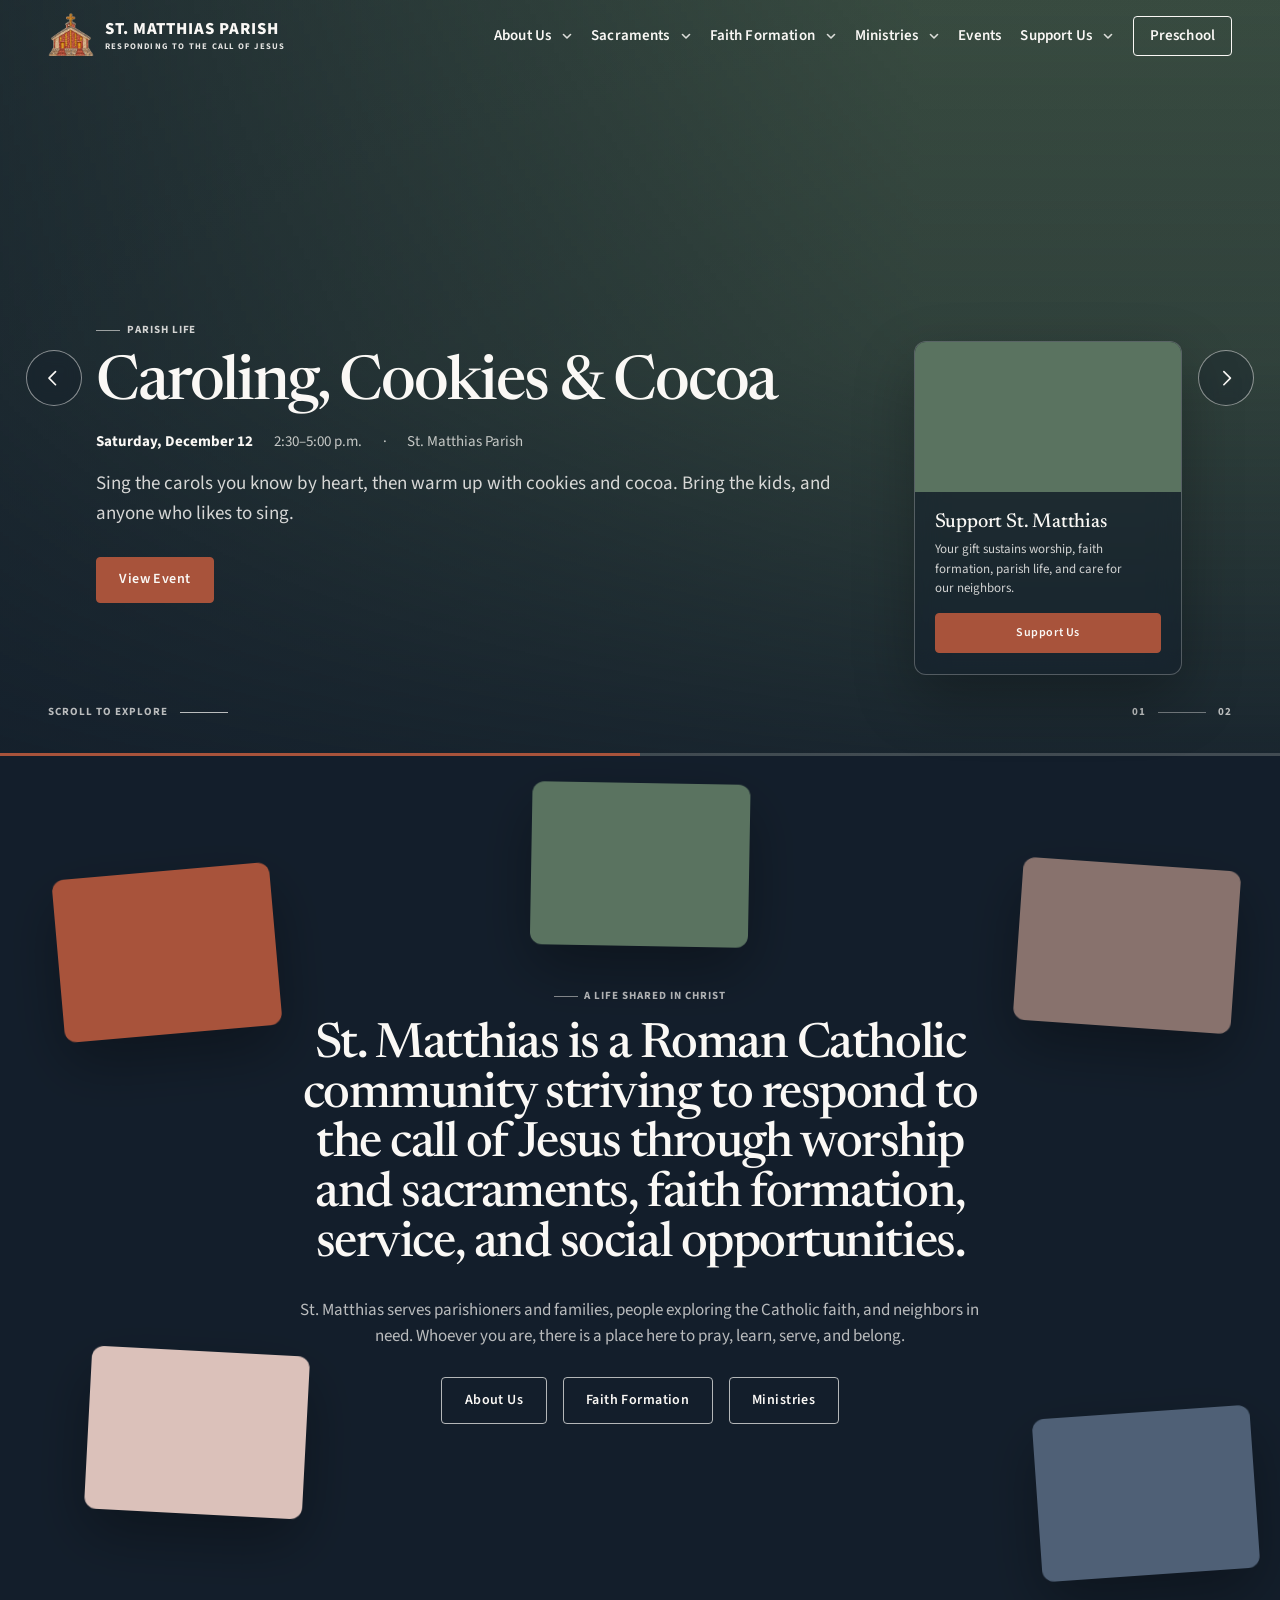
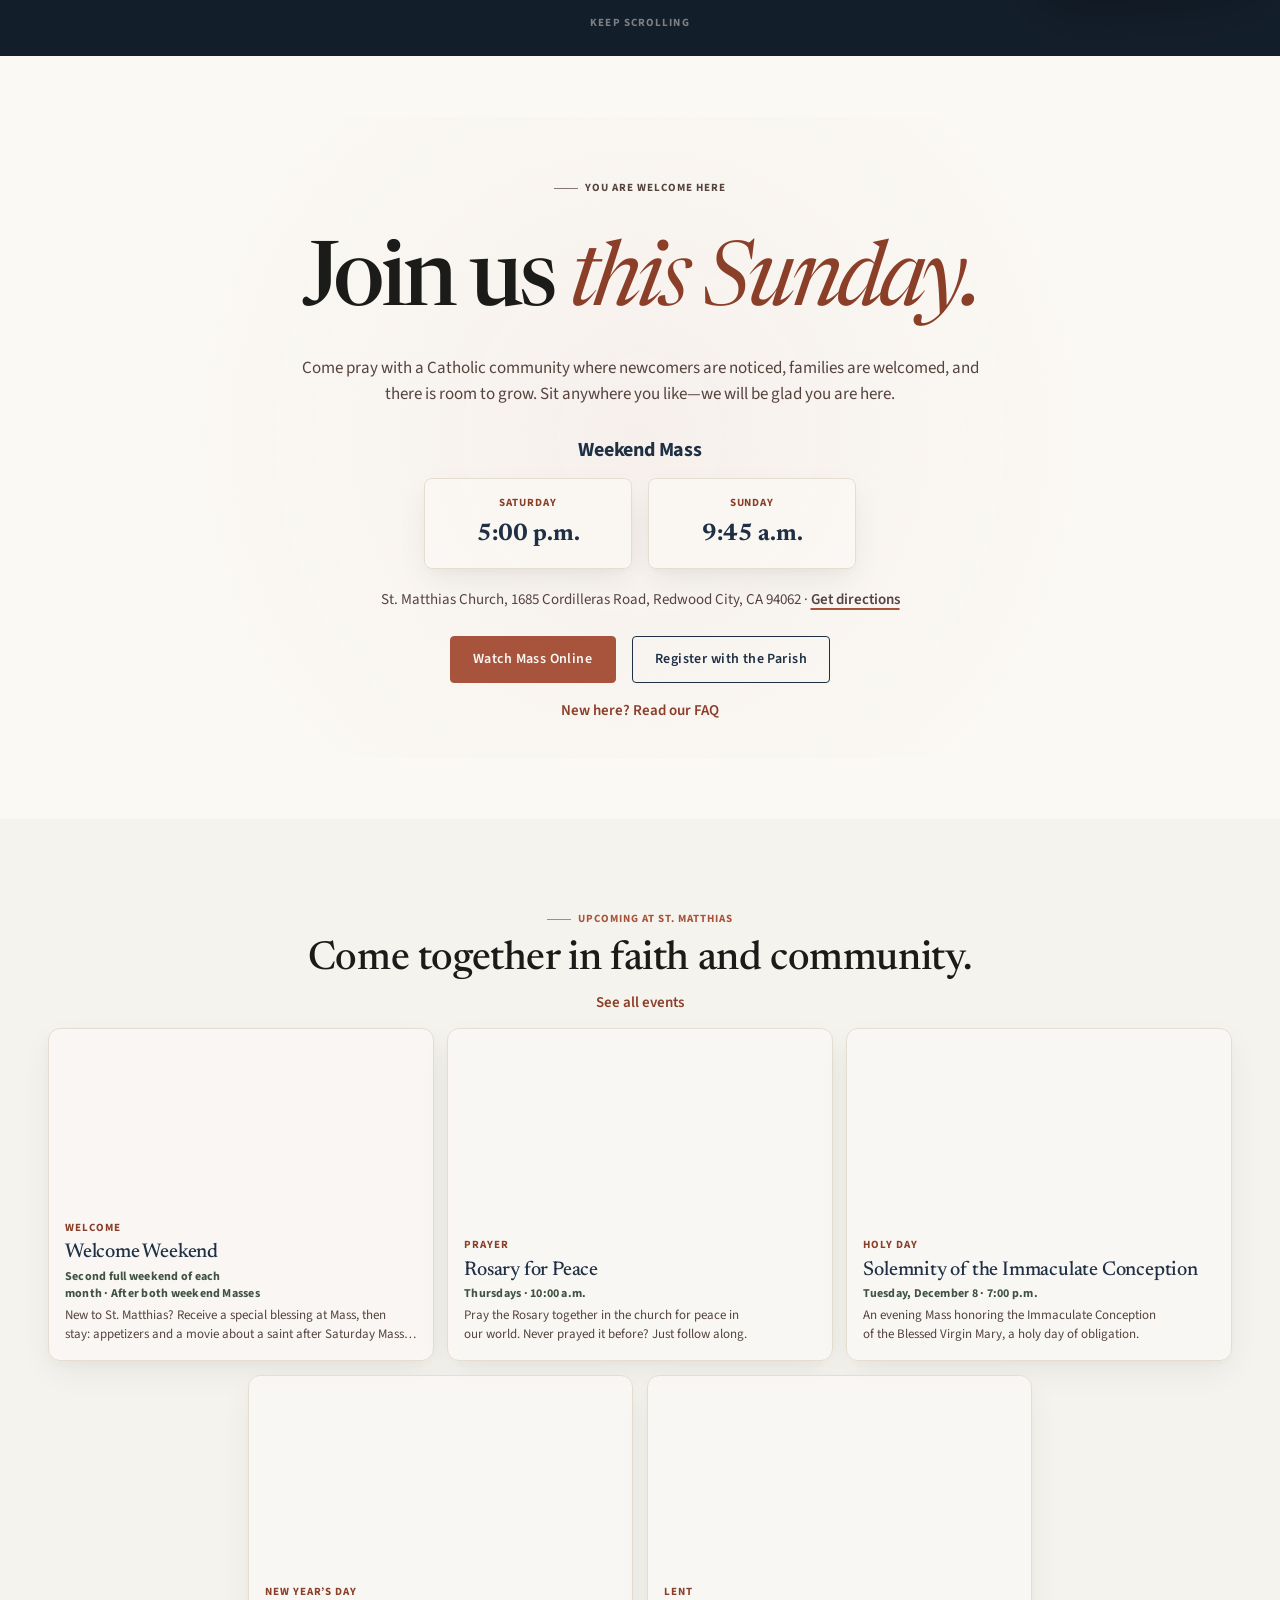
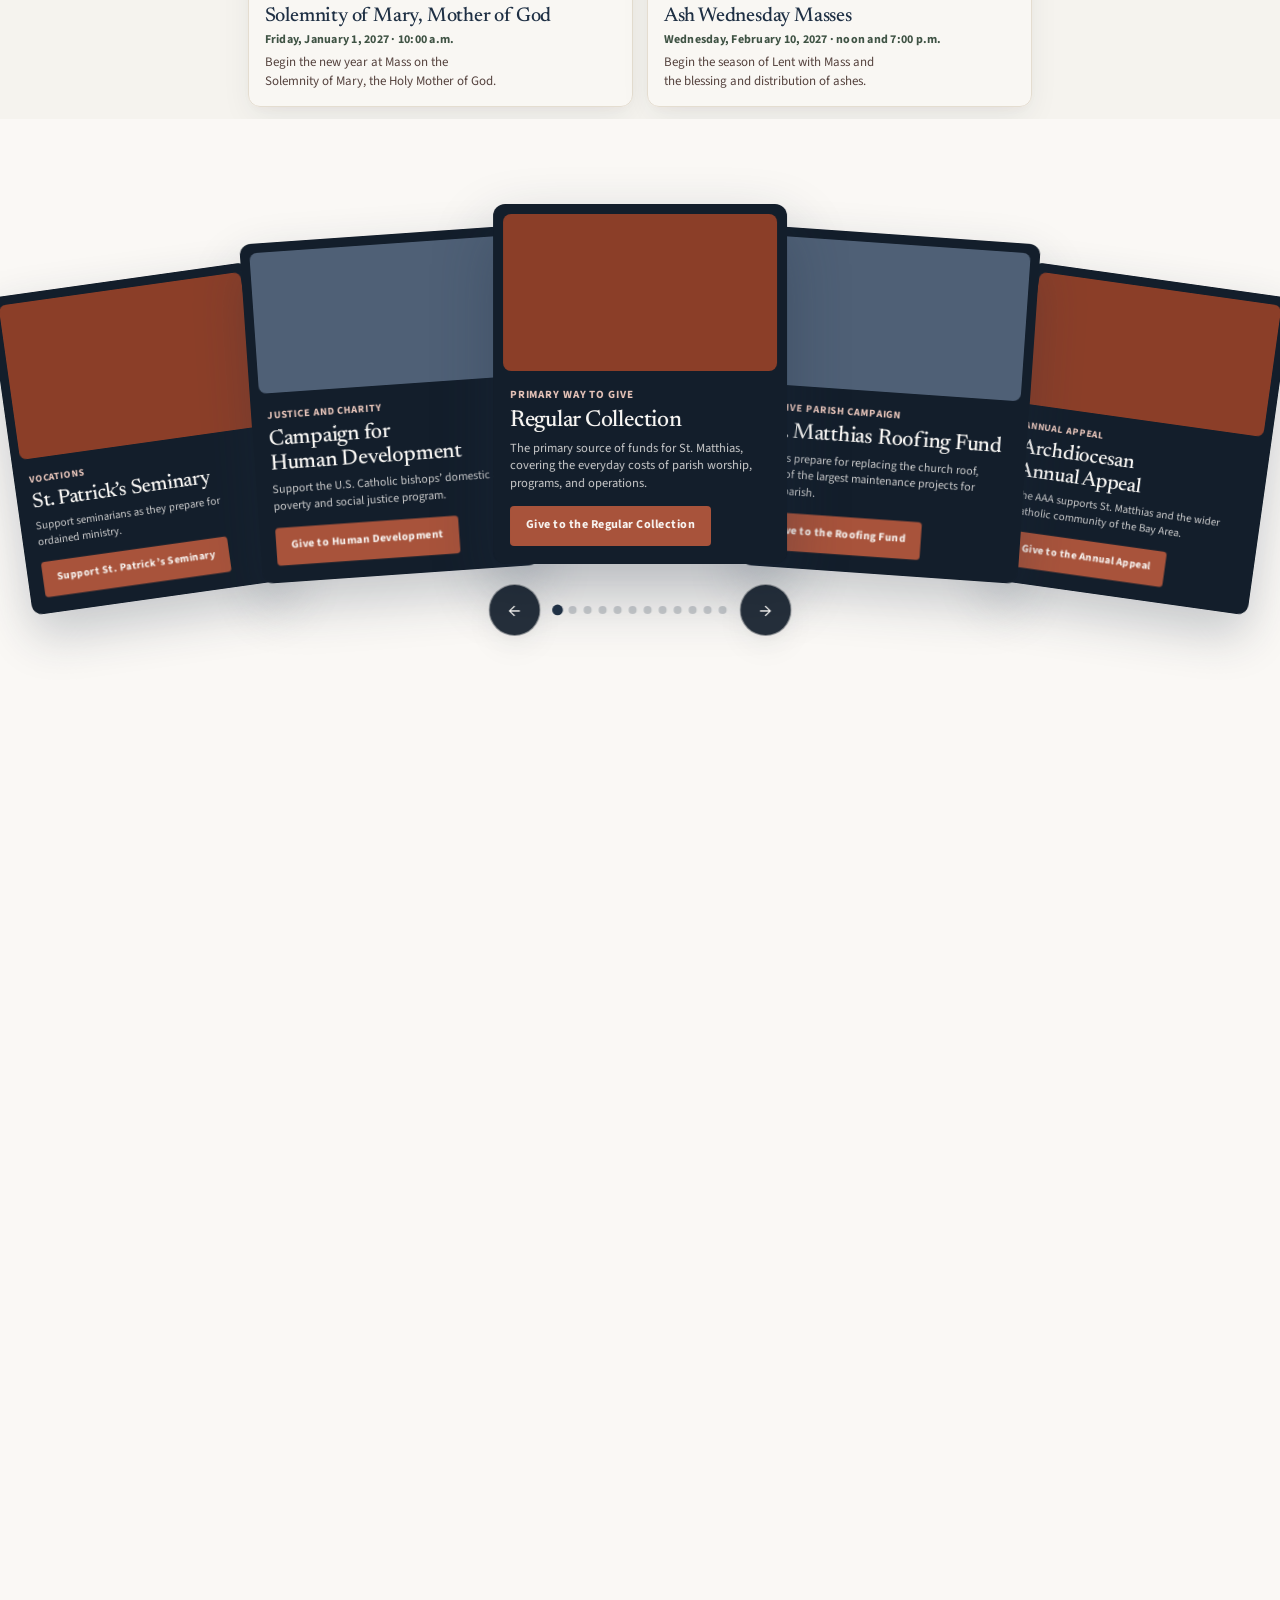
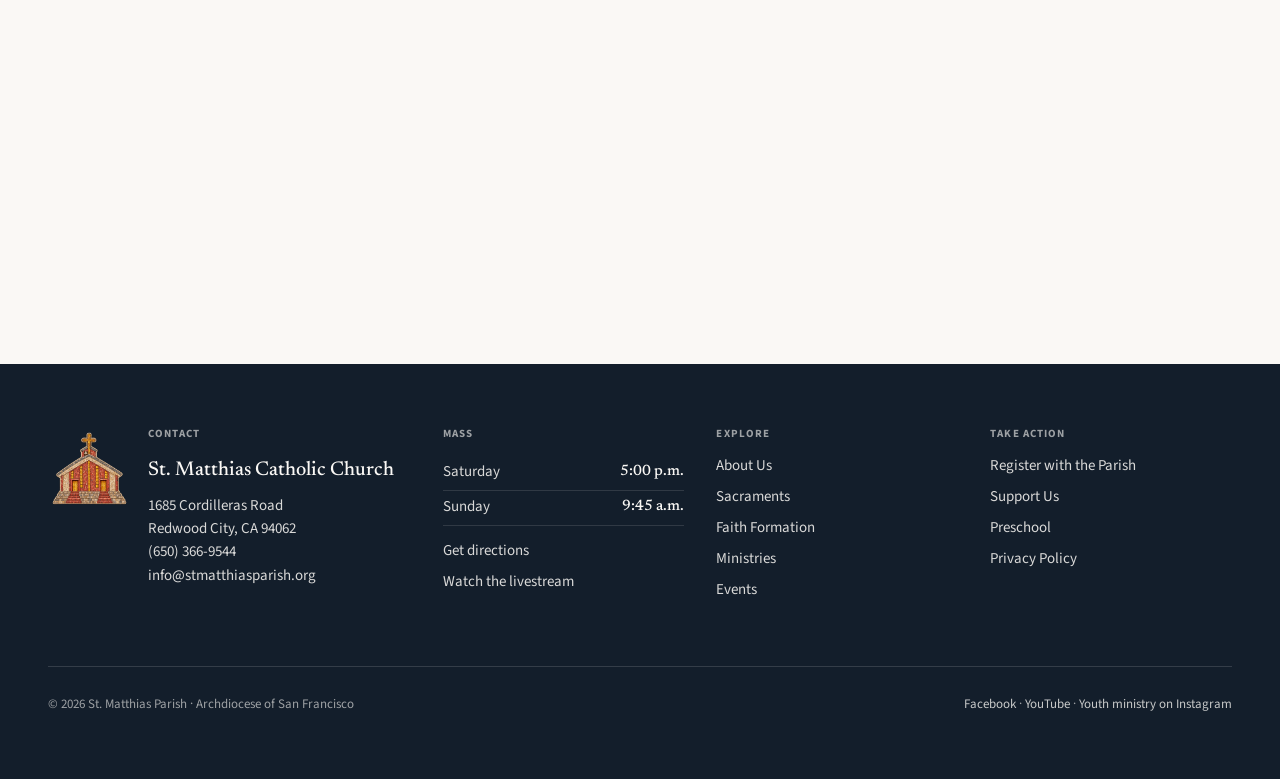
==== commit 961a5955: "Add inner-page image placeholders, new logo, and hero card fixes - Add colored placeholder slots to " ====
--- a/index.html
+++ b/index.html
@@ -7,7 +7,7 @@
   <meta name="description" content="St. Matthias is a Roman Catholic community in Redwood City responding to the call of Jesus through worship and sacraments, faith formation, service, and social opportunities. Mass Saturday 5:00 p.m. and Sunday 9:45 a.m.">
   <meta property="og:title" content="St. Matthias Catholic Church, Redwood City">
   <meta property="og:description" content="A Roman Catholic community in the Emerald Hills of Redwood City. Mass Saturday 5:00 p.m. and Sunday 9:45 a.m.">
-  <meta property="og:image" content="/images/NewLogo_Aged.png">
+  <meta property="og:image" content="/images/LogoFinal.png">
   <meta name="theme-color" content="#1F3044">
   <link rel="icon" href="/images/logo-icon.png" type="image/png">
 
--- a/css/site.css
+++ b/css/site.css
@@ -980,6 +980,24 @@
 }
 .event-poster .card-media { position: absolute; inset: 0; }
 .event-poster > .poster-body { position: absolute; inset: auto 0 0; z-index: 1; padding: 1rem 1.05rem 1.15rem; }
+/* Giving cards: the photo is a framed rectangle at the top; the copy sits below it on navy. */
+.event-stack[data-support-carousel] .event-poster { display: flex; flex-direction: column; }
+.event-stack[data-support-carousel] .event-poster::after { content: none; }
+.event-stack[data-support-carousel] .event-poster .card-media {
+  position: relative; inset: auto; flex: 1 1 auto; min-height: 5.5rem;
+  margin: .65rem .65rem 0; border-radius: var(--r-lg);
+}
+.event-stack[data-support-carousel] .event-poster > .poster-body { position: relative; inset: auto; flex: none; }
+@media (min-width: 768px) and (max-height: 820px) {
+  .event-stack[data-support-carousel] .event-poster .card-media { min-height: 2.5rem; margin: .5rem .5rem 0; }
+  .event-stack[data-support-carousel] .event-poster > .poster-body { padding: .7rem .9rem .85rem; }
+  .event-stack[data-support-carousel] .event-poster h3 { font-size: clamp(1.1rem, 1.5vw, 1.35rem); }
+  .event-stack[data-support-carousel] .event-poster p { -webkit-line-clamp: 2; }
+  .event-stack[data-support-carousel] .poster-action { min-height: 2.25rem; margin-top: .55rem; padding: .4rem .85rem; }
+}
+@media (min-width: 768px) and (max-height: 640px) {
+  .event-stack[data-support-carousel] .event-poster p { display: none; }
+}
 .poster-label { display: block; color: #EAC7BC; font-size: var(--label-sm); font-weight: 700; letter-spacing: .08em; text-transform: uppercase; }
 .event-poster h3 { margin-top: .25rem; font-size: clamp(1.25rem, 1.8vw, var(--headline-md)); line-height: 1.12; }
 .event-poster p { margin-top: .35rem; color: rgba(250, 248, 245, .8); font-size: clamp(.78rem, .9vw, var(--body-sm)); line-height: 1.42; display: -webkit-box; overflow: hidden; -webkit-line-clamp: 3; -webkit-box-orient: vertical; }
@@ -1206,29 +1224,43 @@
 .support-card h2 { font-size: var(--headline-sm); line-height: 1.2; color: var(--stone-parchment); }
 .support-card p { margin-top: .4rem; font-size: var(--body-sm); line-height: 1.5; color: rgba(250, 248, 245, .82); }
 .support-card .btn { margin-top: .9rem; }
-@media (min-width: 1024px) {
+/* Clear the next arrow on tablets; the rule below widens this when the Support card is in the hero. */
+@media (min-width: 768px) and (max-width: 1023px) {
+  .scroll-hero .hero-scene-copy { padding-right: 3rem; }
+}
+/* Tablet and up: the Support card stays inside the hero, bottom right, clear of the next arrow.
+   The event copy narrows to the card's left; the card only drops below the hero on phones
+   (and on phones turned sideways, where the hero is too short to hold it). */
+@media (min-width: 768px) and (min-height: 501px) {
+  .scroll-hero {
+    --support-w: clamp(13rem, 21vw, 19rem);
+    --support-right: max(var(--margin), calc((100% - var(--container)) / 2), calc(clamp(.8rem, 2vw, 2rem) + 4.5rem));
+  }
   .hero-support {
     position: absolute; padding: 0; background: none;
-    right: max(var(--margin), calc((100% - var(--container)) / 2), calc(clamp(.8rem, 2vw, 2rem) + 4.5rem));
+    right: var(--support-right);
     bottom: clamp(4.75rem, 9vh, 6rem);
-    width: clamp(15.5rem, 21vw, 19rem);
+    width: var(--support-w);
   }
   .support-card { grid-template-columns: 1fr; width: 100%; background: rgba(19, 30, 43, .46); }
   .support-card-media { aspect-ratio: 16 / 9; min-height: 0; }
   .support-card-body { padding: 1.1rem 1.25rem 1.3rem; }
   .support-card .btn { width: 100%; }
-  /* Keep each event's copy clear of the card. */
-  .scroll-hero .hero-scene-copy > * { max-width: min(52rem, calc(100% - 25rem)); }
-}
-@media (min-width: 1024px) and (max-height: 680px) {
+  /* Reserve the card's width plus a 2rem gap on the right of every slide's copy. */
+  .scroll-hero .hero-scene-copy {
+    padding-right: calc(var(--support-right) + var(--support-w) + 2rem - max(var(--margin), calc((100% - var(--container)) / 2)));
+  }
+}
+@media (min-width: 768px) and (min-height: 501px) and (max-width: 1023px) {
+  .support-card-body { padding: .95rem 1rem 1.05rem; }
+  .support-card p { font-size: var(--body-sm); }
+}
+@media (min-width: 768px) and (min-height: 501px) and (max-height: 680px) {
   .support-card-media { display: none; }
 }
 /* Keep event copy clear of the side arrows until the container margin is wide enough. */
 @media (min-width: 768px) and (max-width: 1379px) {
   .scroll-hero .hero-scene-copy { padding-left: 3rem; }
-}
-@media (min-width: 768px) and (max-width: 1023px) {
-  .scroll-hero .hero-scene-copy { padding-right: 3rem; }
 }
 @media (max-width: 1279px) {
   .scroll-hero .hero-event-meta { row-gap: .15rem; }
@@ -1278,6 +1310,13 @@
 .page-hero h1 em { font-style: italic; font-weight: 400; color: #EAC7BC; }
 .page-hero .lede { max-width: 44rem; color: rgba(250, 248, 245, .84); }
 .page-hero .btn-row { margin-top: var(--s-lg); }
+/* Inner-page hero photo: same split as the Support Us hero (16:9 on phones, 4:5 beside the copy on desktop). */
+.page-hero-grid { display: grid; gap: var(--s-xl) calc(var(--gutter) * 2); align-items: end; }
+.page-hero-media { aspect-ratio: 16 / 9; border-radius: var(--r-xl); box-shadow: 0 24px 60px -24px rgba(0, 0, 0, .55); }
+@media (min-width: 1024px) {
+  .page-hero-grid { grid-template-columns: 7fr 5fr; }
+  .page-hero-media { aspect-ratio: 4 / 5; max-height: 30rem; }
+}
 .jump-links { display: flex; flex-wrap: wrap; gap: .5rem; margin-top: var(--s-xl); }
 .jump-links a {
   display: inline-flex; align-items: center; min-height: 2.5rem; padding: .45rem .95rem;
@@ -1293,6 +1332,9 @@
 .page-grid > .section-intro .overline { margin-bottom: .75rem; }
 .page-grid > .section-intro h2 { font-size: var(--headline-xl); line-height: 1.15; color: var(--navy); }
 .page-grid > .section-intro p { margin-top: var(--s-md); color: var(--on-surface-variant); }
+/* One photo per inner-page section, under the section heading. */
+.section-intro .section-media { aspect-ratio: 16 / 9; margin-top: var(--s-lg); border-radius: var(--r-xl); }
+@media (min-width: 1024px) { .section-intro .section-media { aspect-ratio: 4 / 3; } }
 @media (min-width: 1024px) {
   .page-grid { grid-template-columns: 4fr 8fr; gap: var(--s-xl) calc(var(--gutter) * 2); align-items: start; }
   .page-grid > .section-intro { position: sticky; top: calc(var(--header-h) + 2rem); }
@@ -1344,6 +1386,10 @@
 .people { display: grid; gap: var(--gutter); margin-top: var(--s-lg); }
 @media (min-width: 640px) { .people { grid-template-columns: repeat(2, 1fr); } }
 .person { padding: 1.25rem 1.35rem; background: var(--card-bg); border: 1px solid var(--card-border); border-radius: var(--card-radius); }
+/* Staff portrait beside each name. */
+.person:has(.person-photo) { display: grid; grid-template-columns: 4.5rem 1fr; column-gap: 1rem; align-items: start; }
+.person:has(.person-photo) > :not(.person-photo) { grid-column: 2; }
+.person-photo { grid-column: 1; grid-row: 1 / span 3; width: 4.5rem; aspect-ratio: 1; border-radius: 50%; }
 .person .person-name { margin: 0; font-family: var(--font-display); font-size: var(--headline-sm); font-weight: 600; letter-spacing: -.01em; text-transform: none; color: var(--navy); }
 .person .role { margin-top: .2rem; font-size: var(--label-sm); font-weight: 700; letter-spacing: .08em; text-transform: uppercase; color: var(--terracotta-deep); }
 .person p:not(.role) { margin-top: .6rem; font-size: var(--body-md); line-height: 1.6; color: var(--on-surface-variant); }
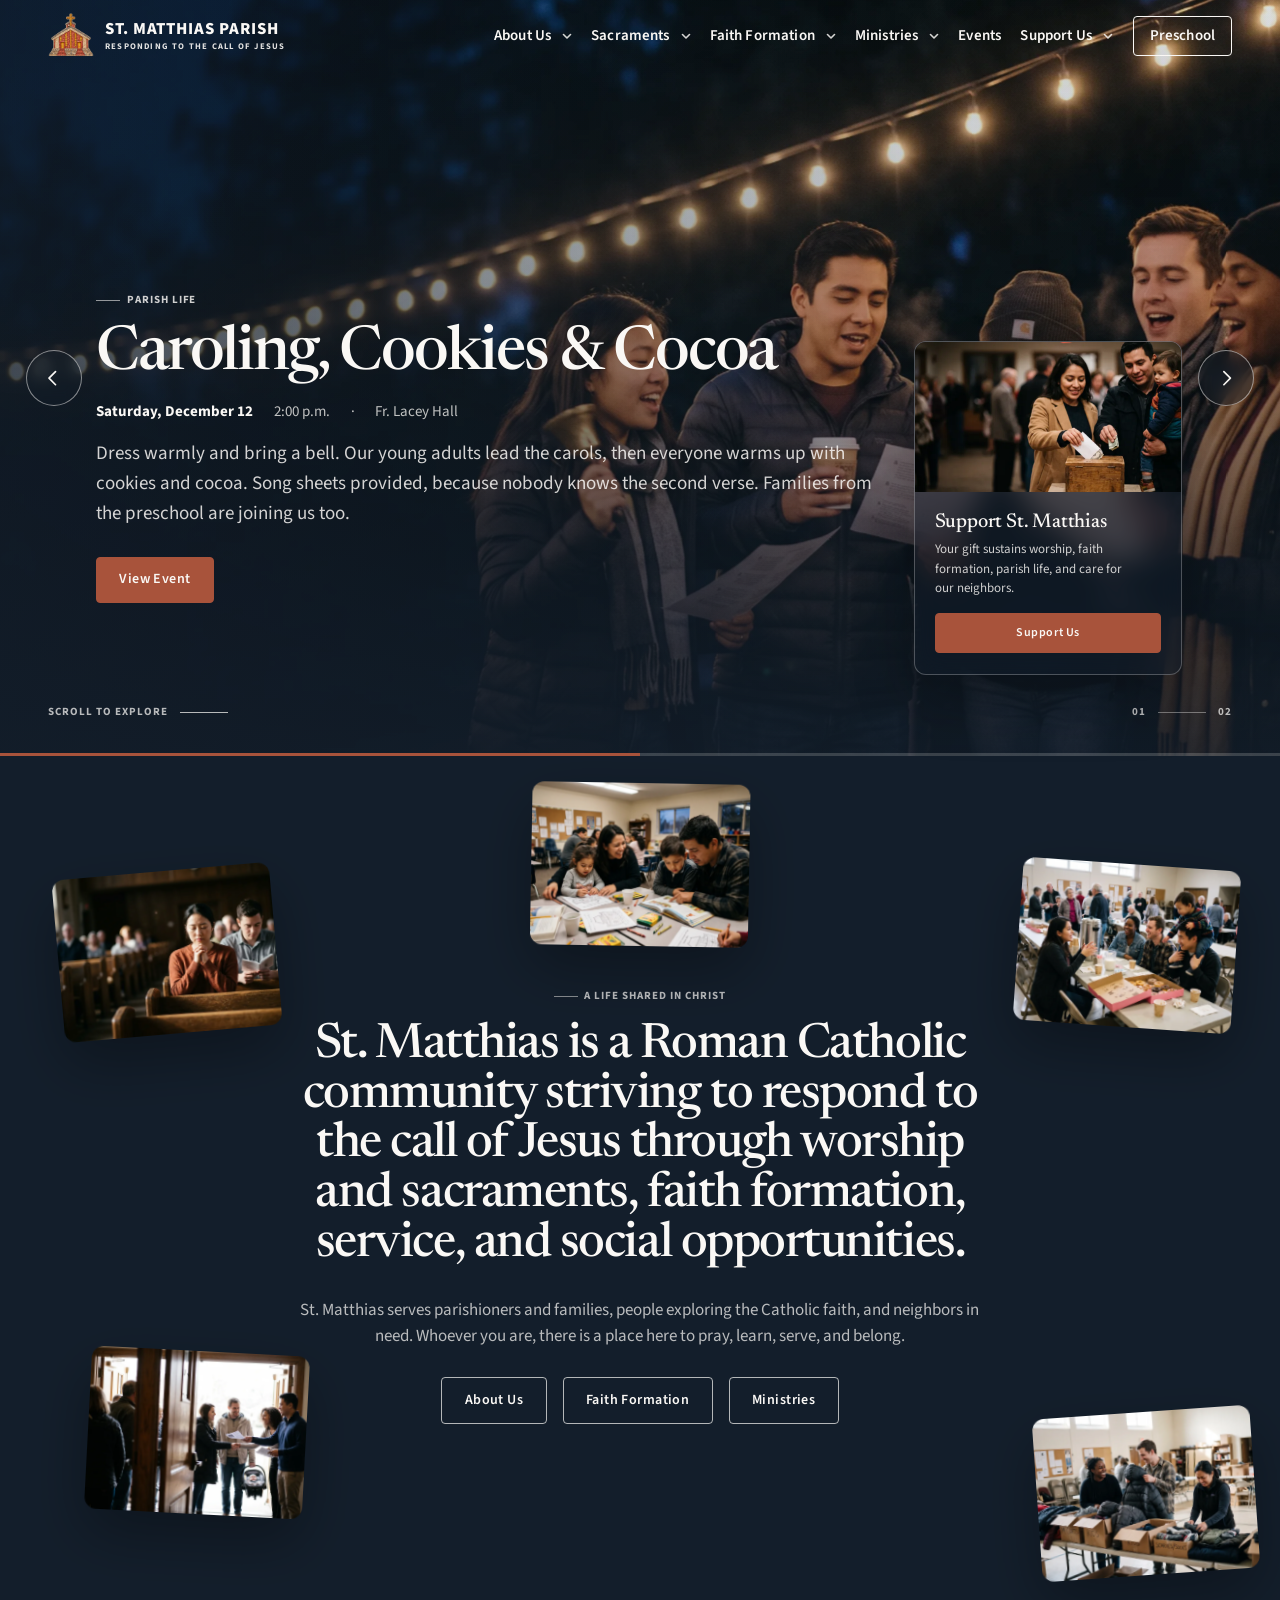
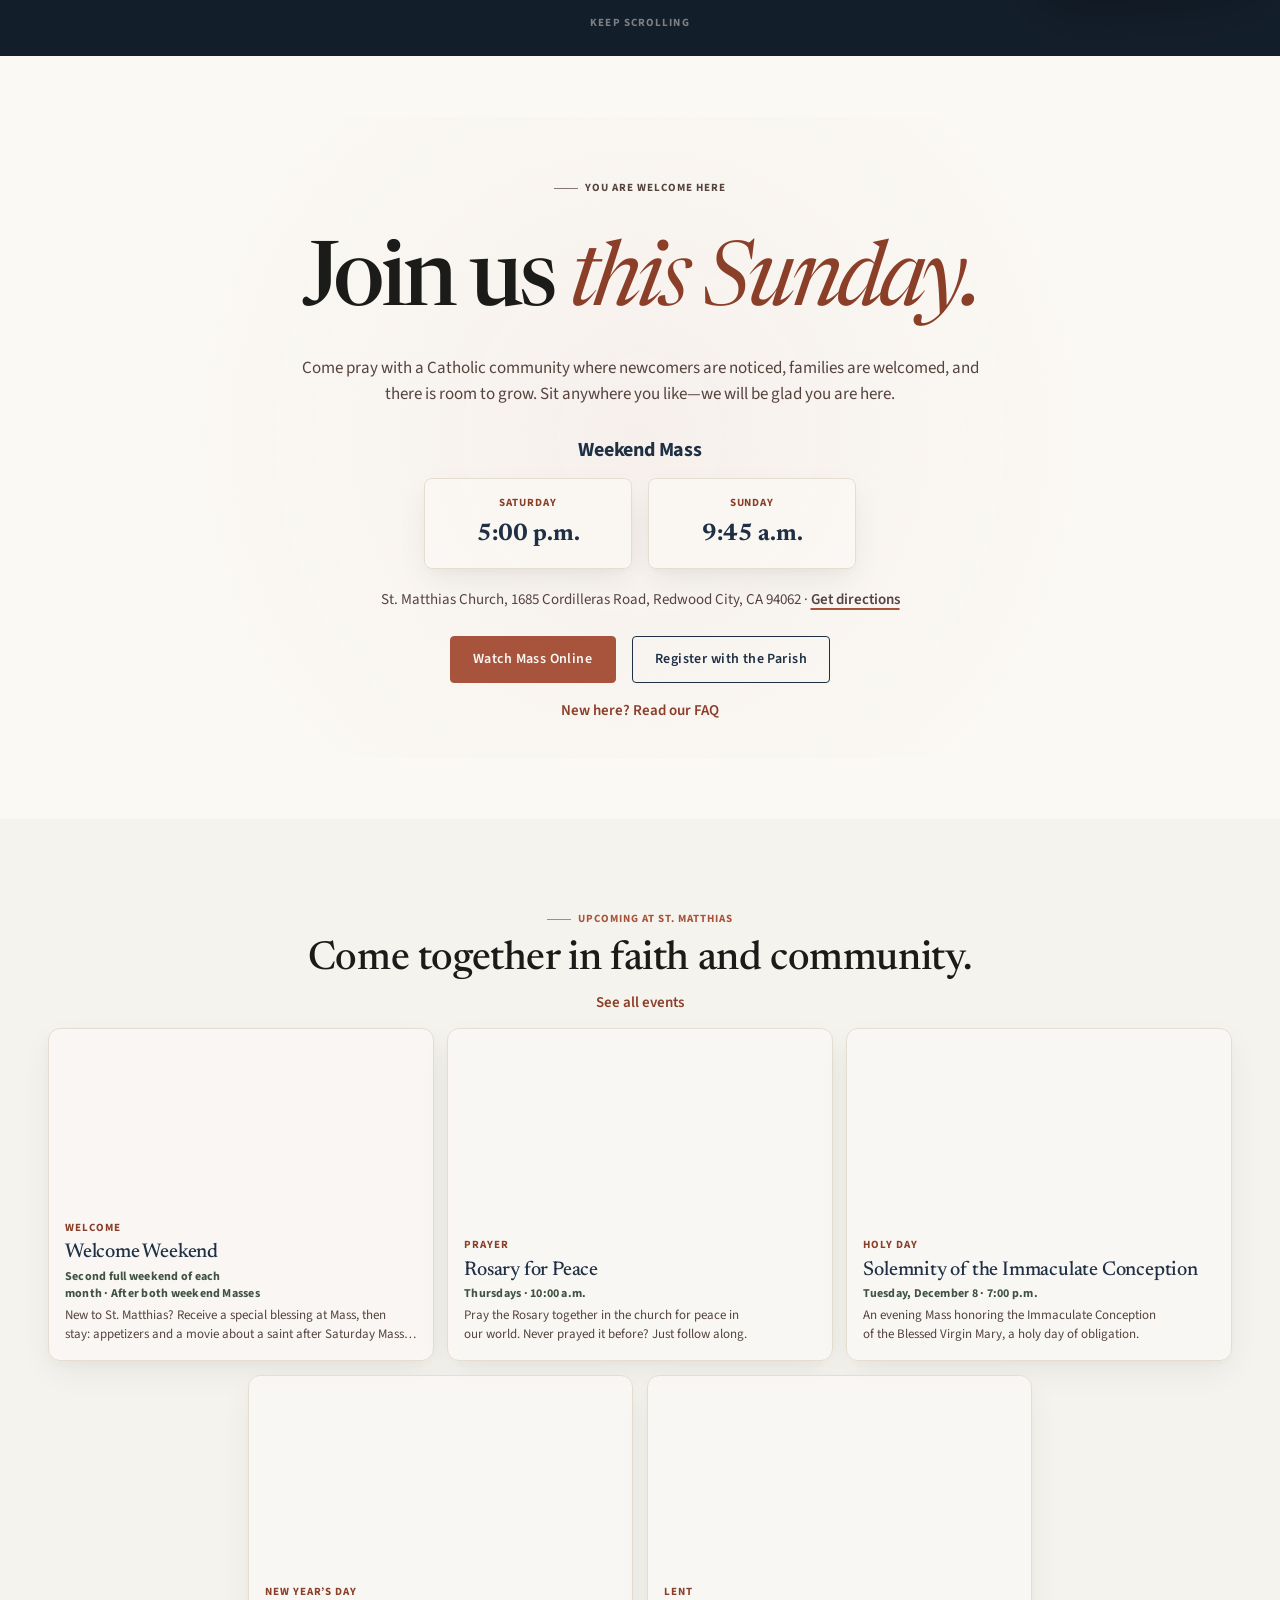
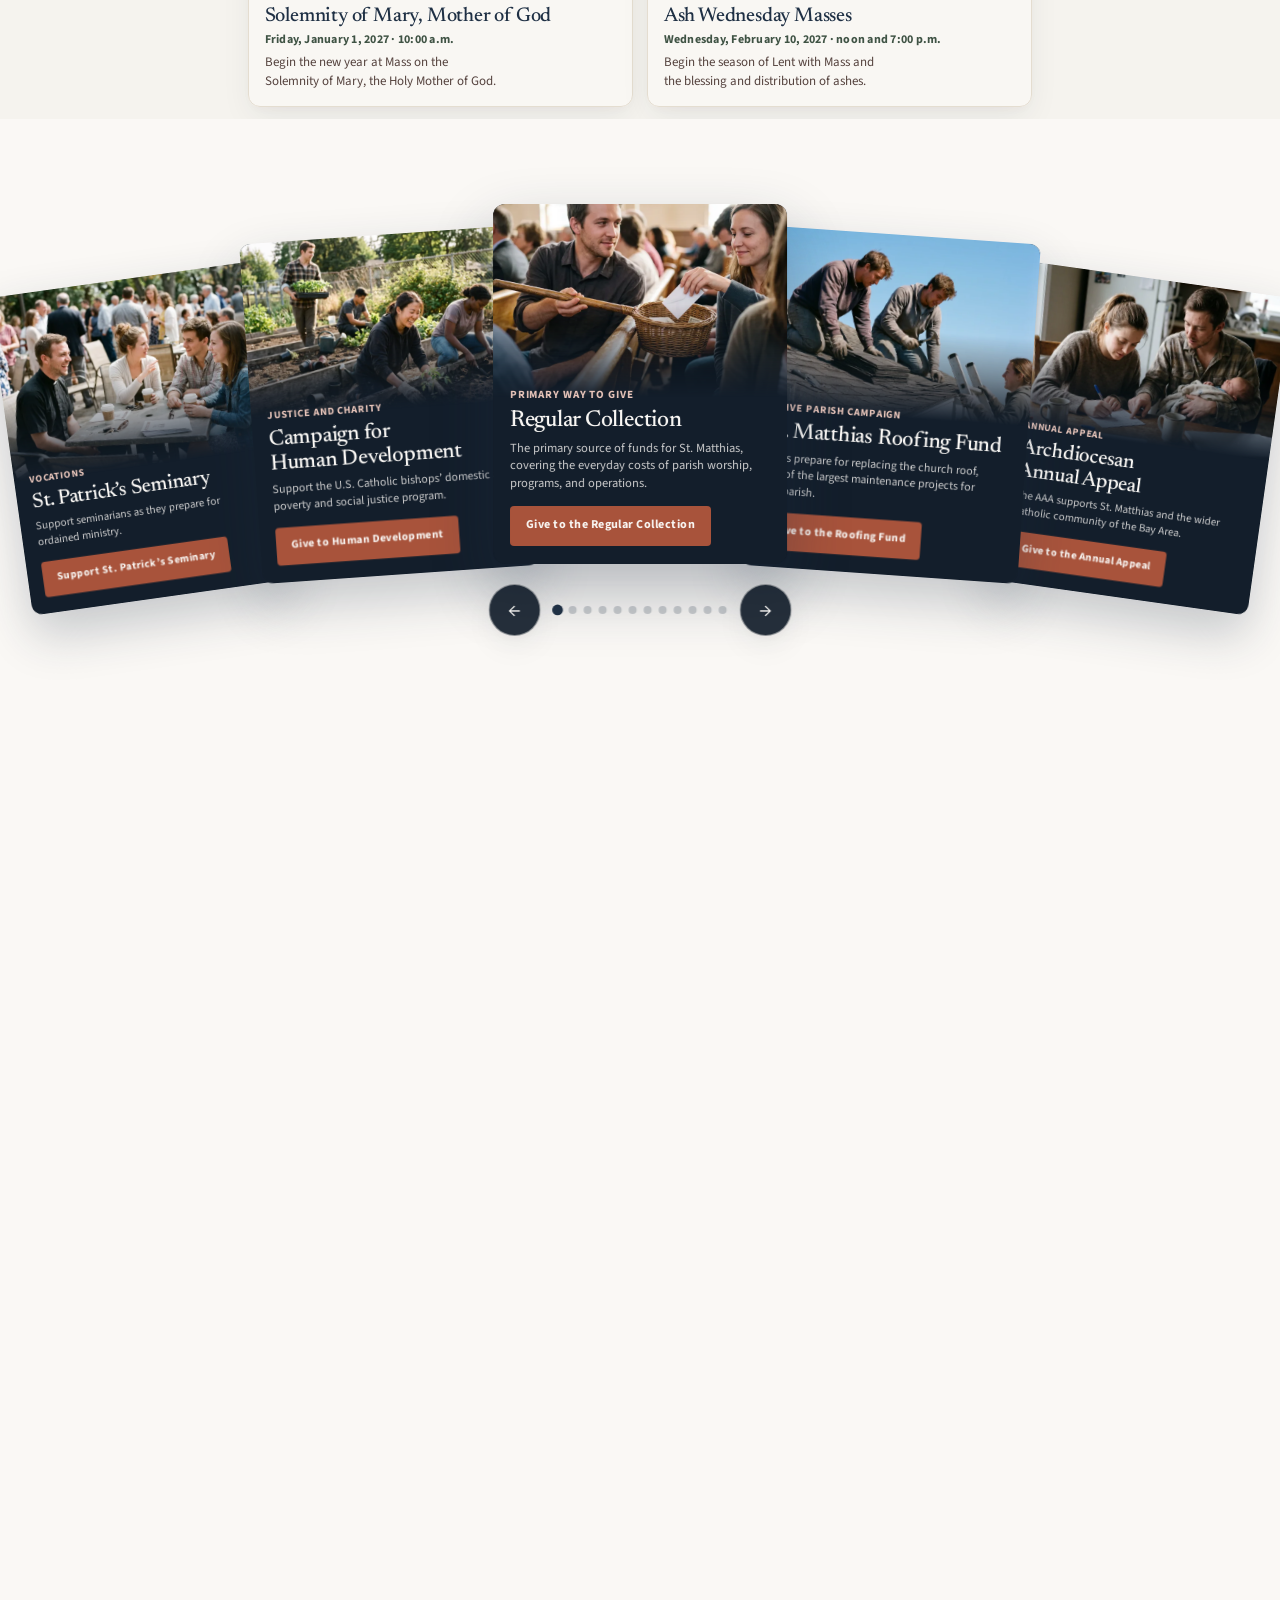
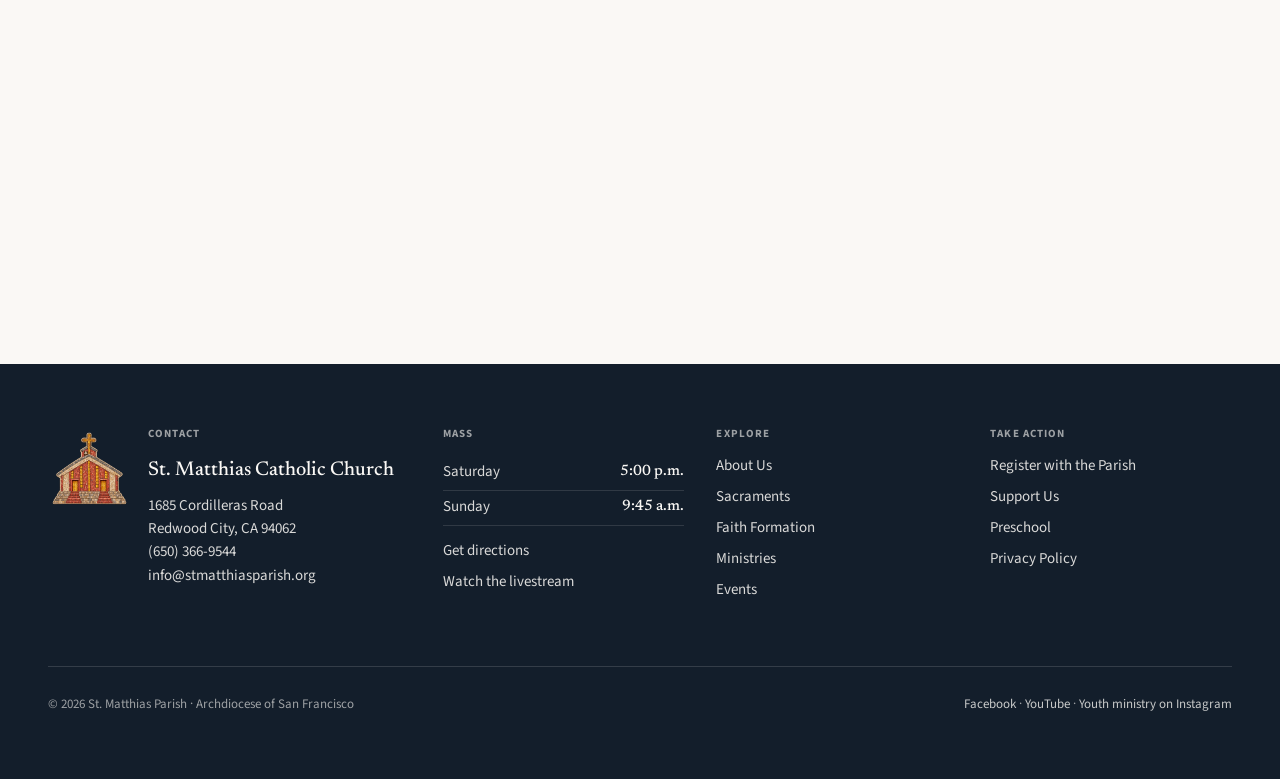
==== commit 84bd09a7: "Add photos across the site, staff headshots, and Operations Manager tile - Homepage and inner pages " ====
--- a/index.html
+++ b/index.html
@@ -106,29 +106,29 @@
       <div class="scroll-hero-sticky">
 <!-- build:home-hero -->
 <article class="hero-scene is-active" data-scene data-hero-motion="pan" data-event-end="2026-11-08T10:45:00-08:00" aria-labelledby="hero-event-masses-of-remembrance">
-  <div class="hero-scene-media media-ph ph-navy" data-image-slot="featured-event-1" aria-hidden="true"></div>
+  <img class="hero-scene-media media-ph ph-navy" data-image-slot="featured-event-1" src="/images/GeminiGeneratedImages/web/hero-masses-of-remembrance-2400.webp" srcset="/images/GeminiGeneratedImages/web/hero-masses-of-remembrance-1200.webp 1200w, /images/GeminiGeneratedImages/web/hero-masses-of-remembrance-2400.webp 2400w" sizes="100vw" width="2400" height="1340" alt="" decoding="async" fetchpriority="high">
   <div class="hero-scene-shade"></div>
   <div class="container hero-scene-copy">
     <p class="overline" data-load style="--d:200ms">Worship</p>
     <h2 class="display" id="hero-event-masses-of-remembrance" data-split style="--d:320ms">Masses of Remembrance</h2>
     <p class="hero-event-meta" data-load style="--d:760ms"><strong><time datetime="2026-11-07T17:00:00-08:00">November 7–8</time></strong><span>Saturday 5:00 p.m. · Sunday 9:45 a.m.</span><span>St. Matthias Church</span></p>
-    <p class="lede" data-load style="--d:900ms">Each November the Church prays for all who have died. Come remember the people you love at either weekend Mass, or join Sunday’s Mass online.</p>
+    <p class="lede" data-load style="--d:900ms">Bring a photo of someone you love for the ofrenda at the back of the church. At each Mass we read aloud the names of those who died this past year, light a candle for each, and send families home with a daffodil bulb to plant.</p>
     <div class="btn-row" data-load style="--d:1050ms"><a class="btn btn-primary" href="/events/#masses-of-remembrance">View Event<span class="visually-hidden">: Masses of Remembrance</span></a></div>
   </div>
 </article>
 <article class="hero-scene" data-scene data-hero-motion="zoom" data-event-end="2026-12-12T17:00:00-08:00" aria-hidden="true" aria-labelledby="hero-event-caroling-cookies-cocoa">
-  <div class="hero-scene-media media-ph ph-moss" data-image-slot="featured-event-2" aria-hidden="true"></div>
+  <img class="hero-scene-media media-ph ph-moss" data-image-slot="featured-event-2" src="/images/GeminiGeneratedImages/web/hero-caroling-cookies-cocoa-2400.webp" srcset="/images/GeminiGeneratedImages/web/hero-caroling-cookies-cocoa-1200.webp 1200w, /images/GeminiGeneratedImages/web/hero-caroling-cookies-cocoa-2400.webp 2400w" sizes="100vw" width="2400" height="1340" alt="" decoding="async" loading="lazy">
   <div class="hero-scene-shade"></div>
   <div class="container hero-scene-copy">
     <p class="overline">Parish life</p>
     <h2 class="display" id="hero-event-caroling-cookies-cocoa">Caroling, Cookies &amp; Cocoa</h2>
-    <p class="hero-event-meta"><strong><time datetime="2026-12-12T14:30:00-08:00">Saturday, December 12</time></strong><span>2:30–5:00 p.m.</span><span>St. Matthias Parish</span></p>
-    <p class="lede">Sing the carols you know by heart, then warm up with cookies and cocoa. Bring the kids, and anyone who likes to sing.</p>
+    <p class="hero-event-meta"><strong><time datetime="2026-12-12T14:00:00-08:00">Saturday, December 12</time></strong><span>2:00 p.m.</span><span>Fr. Lacey Hall</span></p>
+    <p class="lede">Dress warmly and bring a bell. Our young adults lead the carols, then everyone warms up with cookies and cocoa. Song sheets provided, because nobody knows the second verse. Families from the preschool are joining us too.</p>
     <div class="btn-row"><a class="btn btn-primary" href="/events/#caroling-cookies-cocoa">View Event<span class="visually-hidden">: Caroling, Cookies &amp; Cocoa</span></a></div>
   </div>
 </article>
 <article class="hero-scene" data-scene data-hero-motion="zoom" data-event-end="2026-12-24T22:00:00-08:00" aria-hidden="true" aria-labelledby="hero-event-christmas-eve-masses">
-  <div class="hero-scene-media media-ph ph-clay" data-image-slot="featured-event-3" aria-hidden="true"></div>
+  <img class="hero-scene-media media-ph ph-clay" data-image-slot="featured-event-3" src="/images/GeminiGeneratedImages/web/hero-christmas-eve-masses-2400.webp" srcset="/images/GeminiGeneratedImages/web/hero-christmas-eve-masses-1200.webp 1200w, /images/GeminiGeneratedImages/web/hero-christmas-eve-masses-2400.webp 2400w" sizes="100vw" width="2400" height="1340" alt="" decoding="async" loading="lazy">
   <div class="hero-scene-shade"></div>
   <div class="container hero-scene-copy">
     <p class="overline">Christmas</p>
@@ -139,7 +139,7 @@
   </div>
 </article>
 <article class="hero-scene" data-scene-fallback hidden aria-labelledby="hero-fallback-title">
-  <div class="hero-scene-media media-ph ph-navy" data-image-slot="featured-event-fallback" aria-hidden="true"></div>
+  <img class="hero-scene-media media-ph ph-navy" data-image-slot="featured-event-fallback" src="/images/GeminiGeneratedImages/web/hero-weekend-mass-2400.webp" srcset="/images/GeminiGeneratedImages/web/hero-weekend-mass-1200.webp 1200w, /images/GeminiGeneratedImages/web/hero-weekend-mass-2400.webp 2400w" sizes="100vw" width="2400" height="1340" alt="" decoding="async" loading="lazy">
   <div class="hero-scene-shade"></div>
   <div class="container hero-scene-copy">
     <p class="overline">Join us this weekend</p>
@@ -168,7 +168,7 @@
 
       <aside class="hero-support" aria-labelledby="support-card-title">
         <div class="support-card">
-          <div class="support-card-media media-ph ph-sage" data-image-slot="support-the-parish" aria-hidden="true"></div>
+          <img class="support-card-media media-ph ph-sage" data-image-slot="support-the-parish" src="/images/GeminiGeneratedImages/web/support-the-parish-800.webp" width="800" height="450" alt="" decoding="async">
           <div class="support-card-body">
             <h2 id="support-card-title">Support St. Matthias</h2>
             <p>Your gift sustains worship, faith formation, parish life, and care for our neighbors.</p>
@@ -179,22 +179,22 @@
     </section>
 
     <div class="ministry-flight" data-ministry-flight aria-hidden="true">
-      <div class="flight-image fi-1 media-ph ph-1" data-flight-image></div>
-      <div class="flight-image fi-2 media-ph ph-2" data-flight-image></div>
-      <div class="flight-image fi-3 media-ph ph-3" data-flight-image></div>
-      <div class="flight-image fi-4 media-ph ph-4" data-flight-image></div>
-      <div class="flight-image fi-5 media-ph ph-5" data-flight-image></div>
+      <img class="flight-image fi-1 media-ph ph-1" data-flight-image src="/images/GeminiGeneratedImages/web/mission-worship-900.webp" width="900" height="675" alt="" loading="lazy" decoding="async">
+      <img class="flight-image fi-2 media-ph ph-2" data-flight-image src="/images/GeminiGeneratedImages/web/mission-faith-formation-900.webp" width="900" height="675" alt="" loading="lazy" decoding="async">
+      <img class="flight-image fi-3 media-ph ph-3" data-flight-image src="/images/GeminiGeneratedImages/web/mission-service-900.webp" width="900" height="675" alt="" loading="lazy" decoding="async">
+      <img class="flight-image fi-4 media-ph ph-4" data-flight-image src="/images/GeminiGeneratedImages/web/mission-welcome-900.webp" width="900" height="675" alt="" loading="lazy" decoding="async">
+      <img class="flight-image fi-5 media-ph ph-5" data-flight-image src="/images/GeminiGeneratedImages/web/mission-community-900.webp" width="900" height="675" alt="" loading="lazy" decoding="async">
     </div>
 
     <!-- 2. A life shared in Christ: the parish mission -->
     <section class="mission-scroll on-dark" id="mission" data-scrub data-word-light aria-labelledby="mission-title">
       <div class="mission-sticky">
         <div class="mission-images" aria-hidden="true">
-          <div class="mission-image mi-1 media-ph ph-1" data-image-slot="mission-worship"></div>
-          <div class="mission-image mi-5 media-ph ph-2" data-image-slot="mission-faith-formation"></div>
-          <div class="mission-image mi-4 media-ph ph-3" data-image-slot="mission-service"></div>
-          <div class="mission-image mi-3 media-ph ph-4" data-image-slot="mission-welcome"></div>
-          <div class="mission-image mi-2 media-ph ph-5" data-image-slot="mission-community"></div>
+          <img class="mission-image mi-1 media-ph ph-1" data-image-slot="mission-worship" src="/images/GeminiGeneratedImages/web/mission-worship-900.webp" width="900" height="675" alt="" loading="lazy" decoding="async">
+          <img class="mission-image mi-5 media-ph ph-2" data-image-slot="mission-faith-formation" src="/images/GeminiGeneratedImages/web/mission-faith-formation-900.webp" width="900" height="675" alt="" loading="lazy" decoding="async">
+          <img class="mission-image mi-4 media-ph ph-3" data-image-slot="mission-service" src="/images/GeminiGeneratedImages/web/mission-service-900.webp" width="900" height="675" alt="" loading="lazy" decoding="async">
+          <img class="mission-image mi-3 media-ph ph-4" data-image-slot="mission-welcome" src="/images/GeminiGeneratedImages/web/mission-welcome-900.webp" width="900" height="675" alt="" loading="lazy" decoding="async">
+          <img class="mission-image mi-2 media-ph ph-5" data-image-slot="mission-community" src="/images/GeminiGeneratedImages/web/mission-community-900.webp" width="900" height="675" alt="" loading="lazy" decoding="async">
         </div>
         <div class="container mission-copy">
           <p class="overline">A life shared in Christ</p>
@@ -241,7 +241,7 @@
 <!-- build:home-upcoming -->
 <div class="container ministry-grid" data-upcoming data-count="5">
 <article class="ministry-card">
-  <div class="card-media media-ph" data-image-slot="event-welcome-weekend" aria-hidden="true"></div>
+  <img class="card-media media-ph" data-image-slot="event-welcome-weekend" src="/images/GeminiGeneratedImages/web/event-welcome-weekend-960.webp" width="960" height="540" alt="" decoding="async" loading="lazy">
   <div>
     <span>Welcome</span>
     <h3><a class="card-link" href="/events/#welcome-weekend">Welcome Weekend</a></h3>
@@ -250,7 +250,7 @@
   </div>
 </article>
 <article class="ministry-card">
-  <div class="card-media media-ph" data-image-slot="event-rosary-for-peace" aria-hidden="true"></div>
+  <img class="card-media media-ph" data-image-slot="event-rosary-for-peace" src="/images/GeminiGeneratedImages/web/event-rosary-for-peace-960.webp" width="960" height="540" alt="" decoding="async" loading="lazy">
   <div>
     <span>Prayer</span>
     <h3><a class="card-link" href="/events/#rosary-for-peace">Rosary for Peace</a></h3>
@@ -258,8 +258,26 @@
     <p class="card-desc">Pray the Rosary together in the church for peace in our world. Never prayed it before? Just follow along.</p>
   </div>
 </article>
+<article class="ministry-card" data-event-end="2026-11-22T10:45:00-08:00">
+  <img class="card-media media-ph" data-image-slot="event-svdp-winter-drive" src="/images/GeminiGeneratedImages/web/event-svdp-winter-drive-960.webp" width="960" height="540" alt="" decoding="async" loading="lazy">
+  <div>
+    <span>Serve</span>
+    <h3><a class="card-link" href="/events/#svdp-winter-drive">St. Vincent de Paul Winter Drive</a></h3>
+    <p class="card-when"><time datetime="2026-11-14T17:00:00-08:00">November 14–22</time> &middot; Saturday 5:00 p.m. · Sunday 9:45 a.m.</p>
+    <p class="card-desc">Socks and coats top the list. Bring men’s and women’s winter wear to Mass either weekend: new thick socks and thermals, or gently used coats, sweaters, hats, scarves, mittens, blankets, and sleeping bags. St. Vincent de Paul gets it all to day laborers and unhoused neighbors. No children’s items, please.</p>
+  </div>
+</article>
+<article class="ministry-card" data-event-end="2026-11-17T20:00:00-08:00">
+  <img class="card-media media-ph" data-image-slot="event-preschool-dine-out-night" src="/images/GeminiGeneratedImages/web/event-preschool-dine-out-night-960.webp" width="960" height="540" alt="" decoding="async" loading="lazy">
+  <div>
+    <span>Preschool</span>
+    <h3><a class="card-link" href="/events/#preschool-dine-out-night">Little Turkeys Dine Out Night</a></h3>
+    <p class="card-when"><time datetime="2026-11-17T16:00:00-08:00">Tuesday, November 17</time> &middot; 4:00–8:00 p.m.</p>
+    <p class="card-desc">Skip the dishes Tuesday night. Dinner at McDonald’s on Chestnut Street becomes a fundraiser for St. Matthias Preschool, and the proceeds buy new trikes and bikes for the playground.</p>
+  </div>
+</article>
 <article class="ministry-card" data-event-end="2026-11-26T11:00:00-08:00">
-  <div class="card-media media-ph" data-image-slot="event-thanksgiving-mass" aria-hidden="true"></div>
+  <img class="card-media media-ph" data-image-slot="event-thanksgiving-mass" src="/images/GeminiGeneratedImages/web/event-thanksgiving-mass-960.webp" width="960" height="540" alt="" decoding="async" loading="lazy">
   <div>
     <span>Worship</span>
     <h3><a class="card-link" href="/events/#thanksgiving-mass">Thanksgiving Day Mass</a></h3>
@@ -267,8 +285,8 @@
     <p class="card-desc">Begin Thanksgiving Day by giving thanks to God together at Mass.</p>
   </div>
 </article>
-<article class="ministry-card" data-event-end="2026-12-08T20:00:00-08:00">
-  <div class="card-media media-ph" data-image-slot="event-immaculate-conception" aria-hidden="true"></div>
+<article class="ministry-card" data-event-end="2026-12-08T20:00:00-08:00" hidden>
+  <img class="card-media media-ph" data-image-slot="event-immaculate-conception" src="/images/GeminiGeneratedImages/web/event-immaculate-conception-960.webp" width="960" height="540" alt="" decoding="async" loading="lazy">
   <div>
     <span>Holy day</span>
     <h3><a class="card-link" href="/events/#immaculate-conception">Solemnity of the Immaculate Conception</a></h3>
@@ -276,8 +294,8 @@
     <p class="card-desc">An evening Mass honoring the Immaculate Conception of the Blessed Virgin Mary, a holy day of obligation.</p>
   </div>
 </article>
-<article class="ministry-card" data-event-end="2027-01-01T11:00:00-08:00">
-  <div class="card-media media-ph" data-image-slot="event-mary-mother-of-god" aria-hidden="true"></div>
+<article class="ministry-card" data-event-end="2027-01-01T11:00:00-08:00" hidden>
+  <img class="card-media media-ph" data-image-slot="event-mary-mother-of-god" src="/images/GeminiGeneratedImages/web/event-mary-mother-of-god-960.webp" width="960" height="540" alt="" decoding="async" loading="lazy">
   <div>
     <span>New Year’s Day</span>
     <h3><a class="card-link" href="/events/#mary-mother-of-god">Solemnity of Mary, Mother of God</a></h3>
@@ -286,7 +304,7 @@
   </div>
 </article>
 <article class="ministry-card" data-event-end="2027-02-10T20:00:00-08:00" hidden>
-  <div class="card-media media-ph" data-image-slot="event-ash-wednesday" aria-hidden="true"></div>
+  <img class="card-media media-ph" data-image-slot="event-ash-wednesday" src="/images/GeminiGeneratedImages/web/event-ash-wednesday-960.webp" width="960" height="540" alt="" decoding="async" loading="lazy">
   <div>
     <span>Lent</span>
     <h3><a class="card-link" href="/events/#ash-wednesday">Ash Wednesday Masses</a></h3>
@@ -309,7 +327,7 @@
 <!-- build:home-giving -->
 <div class="event-stack" data-support-carousel data-count="12" tabindex="0" aria-label="Giving options carousel">
 <article class="event-poster" data-carousel-card style="--fan-x:7.00%;--fan-y:2.4rem;--fan-z:3;--fan-tilt:-8deg">
-  <div class="card-media media-ph ph-clay" data-image-slot="support-regular-collection" aria-hidden="true"></div>
+  <img class="card-media media-ph ph-clay" data-image-slot="support-regular-collection" src="/images/GeminiGeneratedImages/web/support-regular-collection-800.webp" width="800" height="600" alt="" decoding="async" loading="lazy">
   <div class="poster-body">
     <span class="poster-label">Primary way to give</span>
     <h3>Regular Collection</h3>
@@ -318,7 +336,7 @@
   </div>
 </article>
 <article class="event-poster" data-carousel-card style="--fan-x:28.50%;--fan-y:0.8rem;--fan-z:4;--fan-tilt:-4deg">
-  <div class="card-media media-ph ph-slate" data-image-slot="support-roofing-fund" aria-hidden="true"></div>
+  <img class="card-media media-ph ph-slate" data-image-slot="support-roofing-fund" src="/images/GeminiGeneratedImages/web/support-roofing-fund-800.webp" width="800" height="600" alt="" decoding="async" loading="lazy">
   <div class="poster-body">
     <span class="poster-label">Active parish campaign</span>
     <h3>St. Matthias Roofing Fund</h3>
@@ -327,7 +345,7 @@
   </div>
 </article>
 <article class="event-poster" data-carousel-card style="--fan-x:50.00%;--fan-y:0rem;--fan-z:5;--fan-tilt:0deg">
-  <div class="card-media media-ph ph-clay" data-image-slot="support-annual-appeal" aria-hidden="true"></div>
+  <img class="card-media media-ph ph-clay" data-image-slot="support-annual-appeal" src="/images/GeminiGeneratedImages/web/support-annual-appeal-800.webp" width="800" height="600" alt="" decoding="async" loading="lazy">
   <div class="poster-body">
     <span class="poster-label">Annual appeal</span>
     <h3>Archdiocesan Annual Appeal</h3>
@@ -336,7 +354,7 @@
   </div>
 </article>
 <article class="event-poster" data-carousel-card style="--fan-x:71.50%;--fan-y:0.8rem;--fan-z:4;--fan-tilt:4deg">
-  <div class="card-media media-ph ph-slate" data-image-slot="support-building-fund" aria-hidden="true"></div>
+  <img class="card-media media-ph ph-slate" data-image-slot="support-building-fund" src="/images/GeminiGeneratedImages/web/support-building-fund-800.webp" width="800" height="600" alt="" decoding="async" loading="lazy">
   <div class="poster-body">
     <span class="poster-label">Parish facilities</span>
     <h3>Building Fund</h3>
@@ -345,7 +363,7 @@
   </div>
 </article>
 <article class="event-poster" data-carousel-card style="--fan-x:93.00%;--fan-y:2.4rem;--fan-z:3;--fan-tilt:8deg">
-  <div class="card-media media-ph ph-clay" data-image-slot="support-st-vincent-de-paul" aria-hidden="true"></div>
+  <img class="card-media media-ph ph-clay" data-image-slot="support-st-vincent-de-paul" src="/images/GeminiGeneratedImages/web/support-st-vincent-de-paul-800.webp" width="800" height="600" alt="" decoding="async" loading="lazy">
   <div class="poster-body">
     <span class="poster-label">Neighbors in need</span>
     <h3>St. Vincent de Paul</h3>
@@ -354,7 +372,7 @@
   </div>
 </article>
 <article class="event-poster" data-carousel-card hidden style="--fan-x:93.00%;--fan-y:2.4rem;--fan-z:3;--fan-tilt:8deg">
-  <div class="card-media media-ph ph-slate" data-image-slot="support-faith-formation" aria-hidden="true"></div>
+  <img class="card-media media-ph ph-slate" data-image-slot="support-faith-formation" src="/images/GeminiGeneratedImages/web/support-faith-formation-800.webp" width="800" height="600" alt="" decoding="async" loading="lazy">
   <div class="poster-body">
     <span class="poster-label">Program registration</span>
     <h3>Faith Formation</h3>
@@ -363,7 +381,7 @@
   </div>
 </article>
 <article class="event-poster" data-carousel-card hidden style="--fan-x:93.00%;--fan-y:2.4rem;--fan-z:3;--fan-tilt:8deg">
-  <div class="card-media media-ph ph-clay" data-image-slot="support-mass-stipend" aria-hidden="true"></div>
+  <img class="card-media media-ph ph-clay" data-image-slot="support-mass-stipend" src="/images/GeminiGeneratedImages/web/support-mass-stipend-800.webp" width="800" height="600" alt="" decoding="async" loading="lazy">
   <div class="poster-body">
     <span class="poster-label">Mass intentions</span>
     <h3>Mass Stipend</h3>
@@ -372,7 +390,7 @@
   </div>
 </article>
 <article class="event-poster" data-carousel-card hidden style="--fan-x:93.00%;--fan-y:2.4rem;--fan-z:3;--fan-tilt:8deg">
-  <div class="card-media media-ph ph-slate" data-image-slot="support-flower-offering" aria-hidden="true"></div>
+  <img class="card-media media-ph ph-slate" data-image-slot="support-flower-offering" src="/images/GeminiGeneratedImages/web/support-flower-offering-800.webp" width="800" height="600" alt="" decoding="async" loading="lazy">
   <div class="poster-body">
     <span class="poster-label">Worship and liturgy</span>
     <h3>Flower Offering</h3>
@@ -381,7 +399,7 @@
   </div>
 </article>
 <article class="event-poster" data-carousel-card hidden style="--fan-x:93.00%;--fan-y:2.4rem;--fan-z:3;--fan-tilt:8deg">
-  <div class="card-media media-ph ph-clay" data-image-slot="support-holy-days" aria-hidden="true"></div>
+  <img class="card-media media-ph ph-clay" data-image-slot="support-holy-days" src="/images/GeminiGeneratedImages/web/support-holy-days-800.webp" width="800" height="600" alt="" decoding="async" loading="lazy">
   <div class="poster-body">
     <span class="poster-label">Offering of remembrance</span>
     <h3>Holy Days — All Saints &amp; All Souls</h3>
@@ -390,7 +408,7 @@
   </div>
 </article>
 <article class="event-poster" data-carousel-card hidden style="--fan-x:93.00%;--fan-y:2.4rem;--fan-z:3;--fan-tilt:8deg">
-  <div class="card-media media-ph ph-slate" data-image-slot="support-world-mission-sunday" aria-hidden="true"></div>
+  <img class="card-media media-ph ph-slate" data-image-slot="support-world-mission-sunday" src="/images/GeminiGeneratedImages/web/support-world-mission-sunday-800.webp" width="800" height="600" alt="" decoding="async" loading="lazy">
   <div class="poster-body">
     <span class="poster-label">Mission collection</span>
     <h3>World Mission Sunday</h3>
@@ -399,7 +417,7 @@
   </div>
 </article>
 <article class="event-poster" data-carousel-card hidden style="--fan-x:93.00%;--fan-y:2.4rem;--fan-z:3;--fan-tilt:8deg">
-  <div class="card-media media-ph ph-clay" data-image-slot="support-st-patricks-seminary" aria-hidden="true"></div>
+  <img class="card-media media-ph ph-clay" data-image-slot="support-st-patricks-seminary" src="/images/GeminiGeneratedImages/web/support-st-patricks-seminary-800.webp" width="800" height="600" alt="" decoding="async" loading="lazy">
   <div class="poster-body">
     <span class="poster-label">Vocations</span>
     <h3>St. Patrick’s Seminary</h3>
@@ -408,7 +426,7 @@
   </div>
 </article>
 <article class="event-poster" data-carousel-card hidden style="--fan-x:93.00%;--fan-y:2.4rem;--fan-z:3;--fan-tilt:8deg">
-  <div class="card-media media-ph ph-slate" data-image-slot="support-human-development" aria-hidden="true"></div>
+  <img class="card-media media-ph ph-slate" data-image-slot="support-human-development" src="/images/GeminiGeneratedImages/web/support-human-development-800.webp" width="800" height="600" alt="" decoding="async" loading="lazy">
   <div class="poster-body">
     <span class="poster-label">Justice and charity</span>
     <h3>Campaign for Human Development</h3>
--- a/css/site.css
+++ b/css/site.css
@@ -980,16 +980,20 @@
 }
 .event-poster .card-media { position: absolute; inset: 0; }
 .event-poster > .poster-body { position: absolute; inset: auto 0 0; z-index: 1; padding: 1rem 1.05rem 1.15rem; }
-/* Giving cards: the photo is a framed rectangle at the top; the copy sits below it on navy. */
+/* Giving cards: the photo fills the top of the card edge to edge, and its lower edge feathers
+   into the navy; the copy sits below it, rising slightly into the fade. */
 .event-stack[data-support-carousel] .event-poster { display: flex; flex-direction: column; }
 .event-stack[data-support-carousel] .event-poster::after { content: none; }
 .event-stack[data-support-carousel] .event-poster .card-media {
   position: relative; inset: auto; flex: 1 1 auto; min-height: 5.5rem;
-  margin: .65rem .65rem 0; border-radius: var(--r-lg);
-}
-.event-stack[data-support-carousel] .event-poster > .poster-body { position: relative; inset: auto; flex: none; }
+  margin: 0; border-radius: 0;
+  -webkit-mask-image: linear-gradient(to bottom, #000 0%, #000 52%, rgba(0, 0, 0, .55) 76%, transparent 100%);
+  mask-image: linear-gradient(to bottom, #000 0%, #000 52%, rgba(0, 0, 0, .55) 76%, transparent 100%);
+}
+.event-stack[data-support-carousel] .event-poster > .poster-body { position: relative; inset: auto; flex: none; z-index: 1; margin-top: -1.6rem; }
 @media (min-width: 768px) and (max-height: 820px) {
-  .event-stack[data-support-carousel] .event-poster .card-media { min-height: 2.5rem; margin: .5rem .5rem 0; }
+  .event-stack[data-support-carousel] .event-poster .card-media { min-height: 2.5rem; }
+  .event-stack[data-support-carousel] .event-poster > .poster-body { margin-top: -1.1rem; }
   .event-stack[data-support-carousel] .event-poster > .poster-body { padding: .7rem .9rem .85rem; }
   .event-stack[data-support-carousel] .event-poster h3 { font-size: clamp(1.1rem, 1.5vw, 1.35rem); }
   .event-stack[data-support-carousel] .event-poster p { -webkit-line-clamp: 2; }
@@ -1178,6 +1182,13 @@
    Every non-logo image slot is a solid colour from the design tokens. The data-image-slot
    attribute names the photo each one is waiting for (see docs/needs-parish-confirmation.md). */
 .media-ph { display: block; background-color: var(--ph, var(--stone-linen)); }
+/* A filled slot is an <img>: it covers the same box, and the colour shows while it loads. */
+img.media-ph { object-fit: cover; object-position: center; }
+/* Inner-page slots were block <div>s that filled their column; an <img> needs that said. */
+img.page-hero-media, img.give-hero-media, img.section-media,
+img.event-item-media, img.give-feature-media, img.give-card-media { width: 100%; height: auto; }
+/* Portrait hero photos crop to 16:9 on phones; faces sit in the upper third, so crop from there. */
+img.page-hero-media, img.give-hero-media { object-position: 50% 30%; }
 .ph-1 { --ph: var(--terracotta); }
 .ph-2 { --ph: var(--sage); }
 .ph-3 { --ph: var(--secondary); }
@@ -1390,6 +1401,7 @@
 .person:has(.person-photo) { display: grid; grid-template-columns: 4.5rem 1fr; column-gap: 1rem; align-items: start; }
 .person:has(.person-photo) > :not(.person-photo) { grid-column: 2; }
 .person-photo { grid-column: 1; grid-row: 1 / span 3; width: 4.5rem; aspect-ratio: 1; border-radius: 50%; }
+img.person-photo { height: auto; }
 .person .person-name { margin: 0; font-family: var(--font-display); font-size: var(--headline-sm); font-weight: 600; letter-spacing: -.01em; text-transform: none; color: var(--navy); }
 .person .role { margin-top: .2rem; font-size: var(--label-sm); font-weight: 700; letter-spacing: .08em; text-transform: uppercase; color: var(--terracotta-deep); }
 .person p:not(.role) { margin-top: .6rem; font-size: var(--body-md); line-height: 1.6; color: var(--on-surface-variant); }
